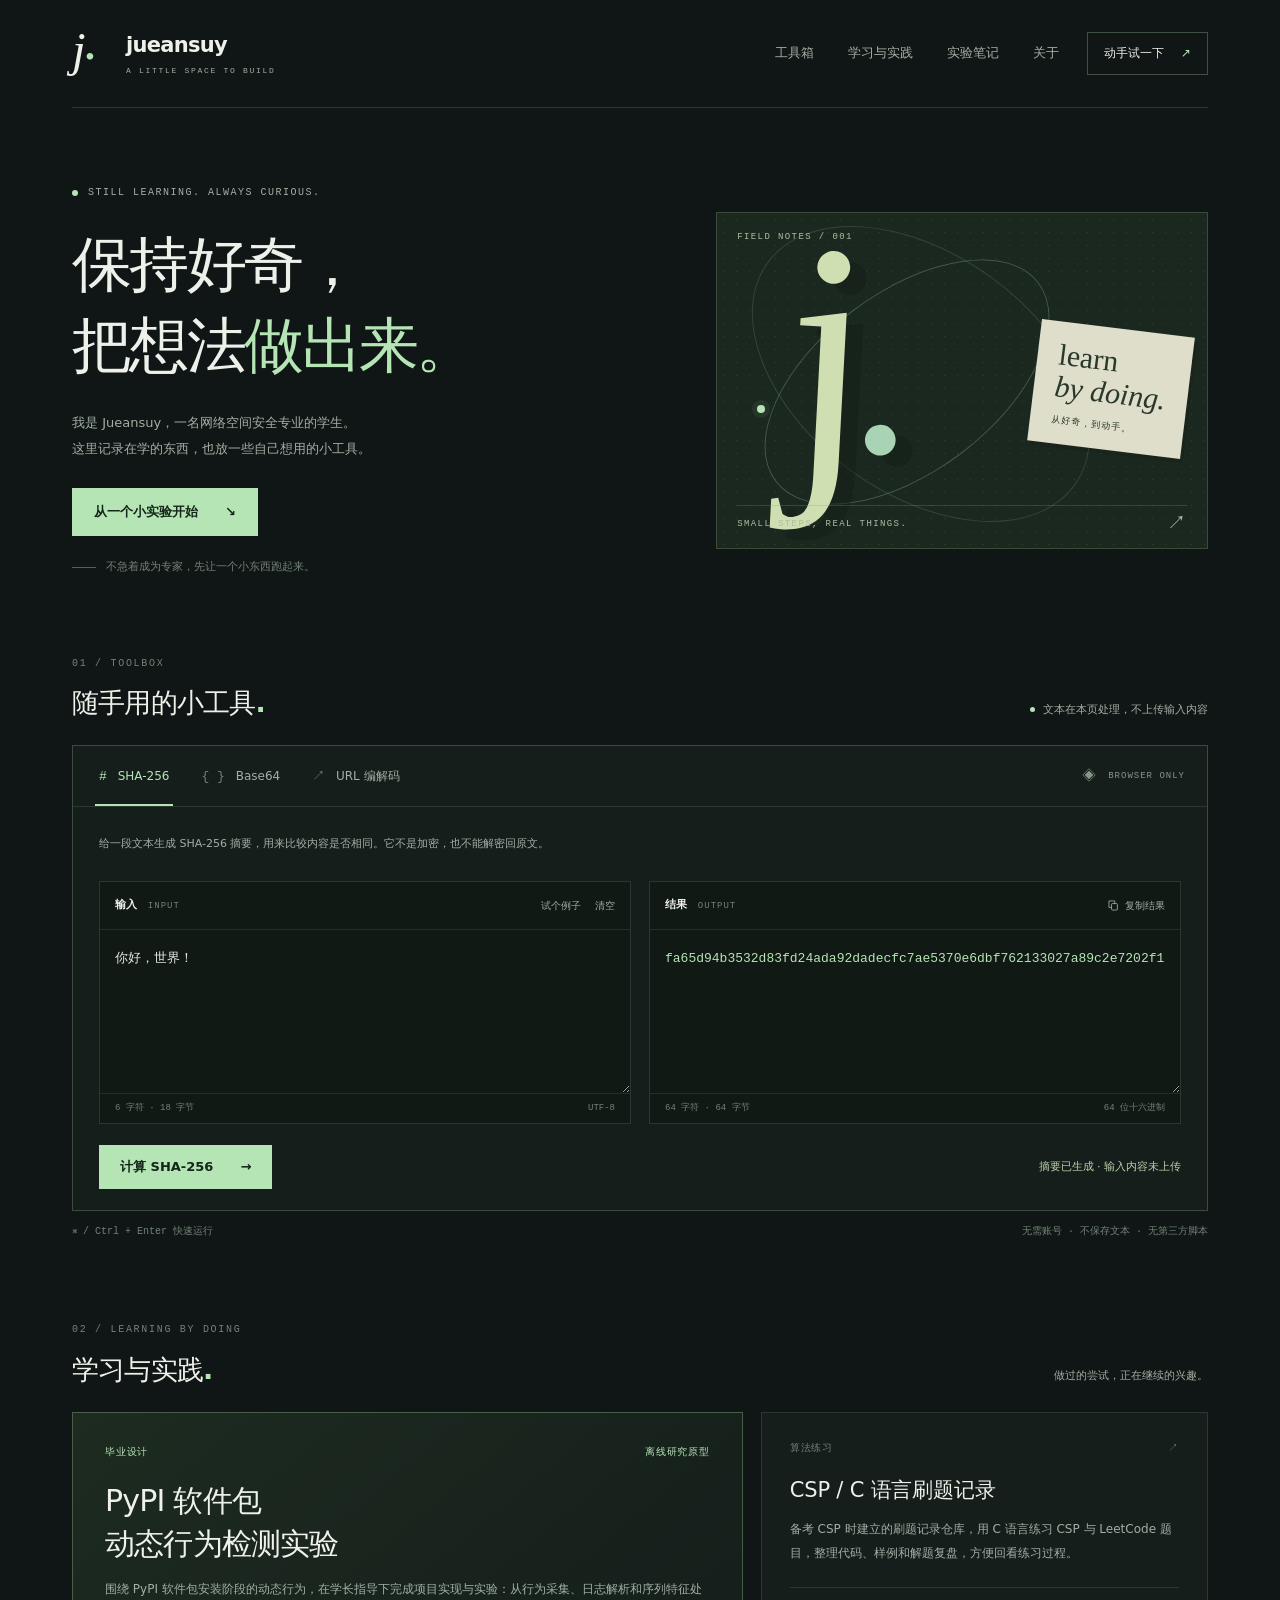
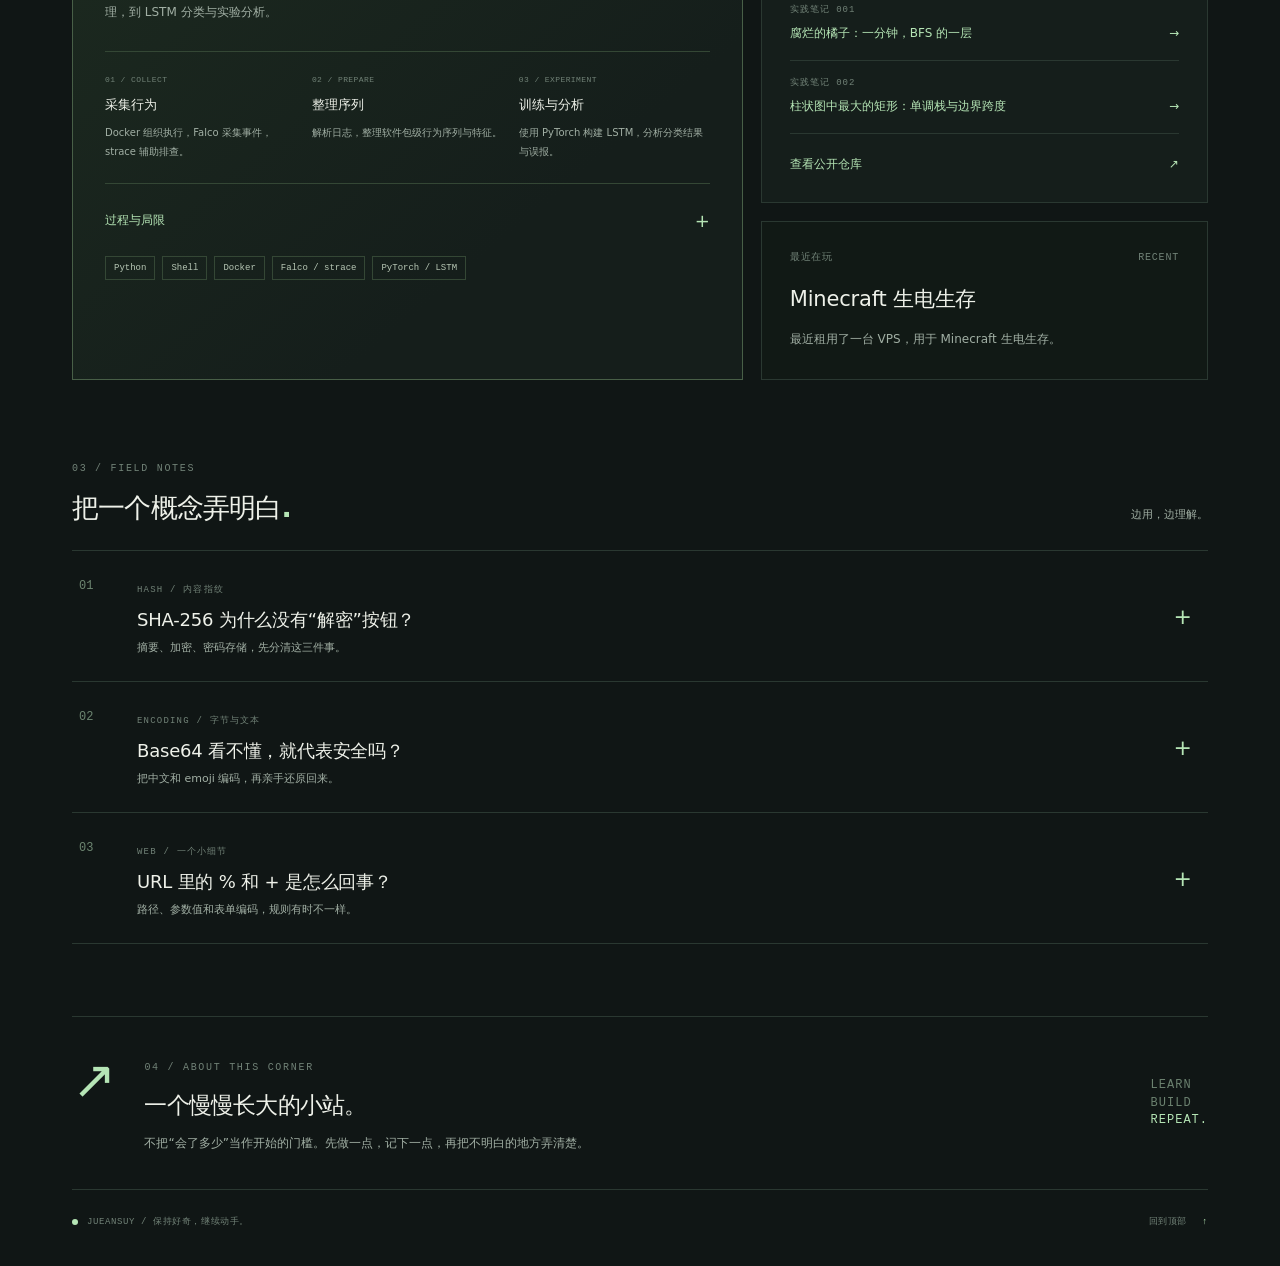
==== index.html @ 841f7b17 "Add practice notes for rotting oranges and largest rectangle in histogram" ====
<!doctype html>
<html lang="zh-CN">
<head>
  <meta charset="UTF-8">
  <meta name="viewport" content="width=device-width, initial-scale=1">
  <meta name="description" content="Jueansuy 的个人小站：记录学习，做一点有用的东西。SHA-256、Base64 与 URL 编解码均在浏览器本地完成。">
  <meta name="theme-color" content="#101615">
  <title>Jueansuy · 保持好奇，继续动手</title>
  <link rel="icon" type="image/svg+xml" href="./favicon.svg">
  <link rel="stylesheet" href="./style.css">
  <script type="module" src="./app.js"></script>
</head>
<body>
  <a class="skip-link" href="#tools">跳到工具箱</a>
  <div class="site-shell">
    <header class="site-header">
      <a class="brand" href="#home" aria-label="Jueansuy 首页"><span class="brand-symbol">j<span>•</span></span><span>jueansuy<span class="brand-caption">A LITTLE SPACE TO BUILD</span></span></a>
      <nav aria-label="主导航"><a href="#tools">工具箱</a><a href="#practice">学习与实践</a><a href="#notes">实验笔记</a><a href="#about">关于</a></nav>
      <a class="header-link" href="#tools">动手试一下 <span aria-hidden="true">↗</span></a>
    </header>

    <main id="home">
      <section class="hero" aria-labelledby="hero-title">
        <div class="hero-copy">
          <div class="eyebrow"><span class="status-dot"></span> STILL LEARNING. ALWAYS CURIOUS.</div>
          <h1 id="hero-title">保持好奇，<br>把想法<span class="mint">做出来。</span></h1>
          <p class="hero-description">我是 Jueansuy，一名网络空间安全专业的学生。<br class="desktop-break">这里记录在学的东西，也放一些自己想用的小工具。</p>
          <a class="button button-primary hero-button" href="#tools">从一个小实验开始 <span aria-hidden="true">↘</span></a>
          <div class="hero-footnote"><span class="little-line"></span> 不急着成为专家，先让一个小东西跑起来。</div>
        </div>
        <div class="hero-art" aria-hidden="true">
          <div class="art-corner art-corner-top">FIELD NOTES / 001</div>
          <div class="orbit orbit-one"></div><div class="orbit orbit-two"></div>
          <span class="orbit-dot"></span>
          <div class="art-letter">j<span>.</span></div>
          <div class="art-sticker">learn<br><em>by doing.</em><span>从好奇，到动手。</span></div>
          <div class="art-corner art-corner-bottom">SMALL STEPS, REAL THINGS. <span>↗</span></div>
        </div>
      </section>

      <section id="tools" class="tools-section" aria-labelledby="tools-title">
        <div class="section-heading"><div><span class="section-index">01 / TOOLBOX</span><h2 id="tools-title">随手用的小工具<span class="mint">.</span></h2></div><p><span class="status-dot"></span> 文本在本页处理，不上传输入内容</p></div>
        <div class="workbench">
          <div class="workbench-top">
            <div class="tool-tabs" role="tablist" aria-label="选择文本工具">
              <button type="button" class="tool-tab active" id="tab-sha256" role="tab" aria-selected="true" aria-controls="tool-panel" data-tool="sha256"><span aria-hidden="true">#</span> SHA-256</button>
              <button type="button" class="tool-tab" id="tab-base64" role="tab" aria-selected="false" aria-controls="tool-panel" tabindex="-1" data-tool="base64"><span aria-hidden="true">{ }</span> Base64</button>
              <button type="button" class="tool-tab" id="tab-url" role="tab" aria-selected="false" aria-controls="tool-panel" tabindex="-1" data-tool="url"><span aria-hidden="true">↗</span> URL 编解码</button>
            </div>
            <span class="local-badge"><span aria-hidden="true">◈</span> BROWSER ONLY</span>
          </div>
          <div id="tool-panel" role="tabpanel" aria-labelledby="tab-sha256">
            <div class="tool-description-row"><p id="tool-hint">给一段文本生成 SHA-256 摘要，用来比较内容是否相同。它不是加密，也不能解密回原文。</p><div class="mode-controls" id="mode-controls" hidden aria-label="编码或解码"><button type="button" data-mode="encode" aria-pressed="true">编码</button><button type="button" data-mode="decode" aria-pressed="false">解码</button></div></div>
            <div class="editors">
              <div class="editor input-editor">
                <div class="editor-heading"><label for="tool-input">输入 <span>INPUT</span></label><div class="editor-actions"><button type="button" id="load-example">试个例子</button><button type="button" id="clear-input">清空</button></div></div>
                <textarea id="tool-input" maxlength="100000" spellcheck="false" autocapitalize="off" autocomplete="off" aria-describedby="tool-hint tool-input-count" placeholder="在这里输入或粘贴文本…">你好，世界！</textarea>
                <div class="editor-meta"><span id="tool-input-count">0 字符 · 0 字节</span><span>UTF-8</span></div>
              </div>
              <div class="editor output-editor">
                <div class="editor-heading"><label for="tool-output">结果 <span>OUTPUT</span></label><button class="copy-button" type="button" id="copy-output" disabled><svg viewBox="0 0 20 20" aria-hidden="true"><rect x="7" y="7" width="9" height="10" rx="1.5"/><path d="M12 7V3H3v10h4"/></svg>复制结果</button></div>
                <textarea id="tool-output" readonly spellcheck="false" aria-describedby="tool-status tool-output-count" placeholder="计算结果会出现在这里"></textarea>
                <div class="editor-meta"><span id="tool-output-count">等待运行</span><span id="output-format">64 位十六进制</span></div>
              </div>
            </div>
            <div class="workbench-footer"><div class="run-actions"><button type="button" class="button button-primary" id="run-tool">计算 SHA-256 <span aria-hidden="true">→</span></button><button type="button" class="swap-button" id="swap-text" hidden>结果用作输入 <span aria-hidden="true">⇄</span></button></div><p id="tool-status" role="status" aria-live="polite" aria-atomic="true">准备就绪</p></div>
          </div>
        </div>
        <div class="toolbox-caption"><span>⌘ / Ctrl + Enter 快速运行</span><span>无需账号 · 不保存文本 · 无第三方脚本</span></div>
        <noscript><p class="noscript-note">这些工具需要 JavaScript。启用后，文本仍只在本页处理。</p></noscript>
      </section>

      <section id="practice" class="practice-section" aria-labelledby="practice-title">
        <div class="section-heading"><div><span class="section-index">02 / LEARNING BY DOING</span><h2 id="practice-title">学习与实践<span class="mint">.</span></h2></div><p>做过的尝试，正在继续的兴趣。</p></div>
        <div class="practice-grid">
          <article class="project-card project-featured" aria-labelledby="graduation-title">
            <div class="project-kicker"><span>毕业设计</span><span>离线研究原型</span></div>
            <h3 id="graduation-title">PyPI 软件包<br class="project-title-break">动态行为检测实验</h3>
            <p class="project-description">围绕 PyPI 软件包安装阶段的动态行为，在学长指导下完成项目实现与实验：从行为采集、日志解析和序列特征处理，到 LSTM 分类与实验分析。</p>
            <ol class="project-flow" aria-label="项目技术流程">
              <li><span>01 / COLLECT</span><strong>采集行为</strong><p>Docker 组织执行，Falco 采集事件，strace 辅助排查。</p></li>
              <li><span>02 / PREPARE</span><strong>整理序列</strong><p>解析日志，整理软件包级行为序列与特征。</p></li>
              <li><span>03 / EXPERIMENT</span><strong>训练与分析</strong><p>使用 PyTorch 构建 LSTM，分析分类结果与误报。</p></li>
            </ol>
            <details class="project-details"><summary>过程与局限 <span aria-hidden="true">+</span></summary><div><p>实验中记录了空序列、长序列、样本筛选和执行超时等问题，并比较不同事件数量设置对结果的影响。项目用于离线分析与实验验证，仍受行为触发范围、样本规模和长序列建模能力限制。</p></div></details>
            <ul class="project-tags" aria-label="毕业设计技术"><li>Python</li><li>Shell</li><li>Docker</li><li>Falco / strace</li><li>PyTorch / LSTM</li></ul>
          </article>
          <article class="project-card" aria-labelledby="csp-title">
            <div class="project-kicker"><span>算法练习</span><span aria-hidden="true">↗</span></div>
            <h3 id="csp-title">CSP / C 语言刷题记录</h3>
            <p class="project-description">备考 CSP 时建立的刷题记录仓库，用 C 语言练习 CSP 与 LeetCode 题目，整理代码、样例和解题复盘，方便回看练习过程。</p>
            <a class="project-note-link" href="./notes/rotting-oranges.html"><span class="project-note-label">实践笔记 001</span><span>腐烂的橘子：一分钟，BFS 的一层 <span aria-hidden="true">→</span></span></a>
            <a class="project-note-link" href="./notes/largest-rectangle.html"><span class="project-note-label">实践笔记 002</span><span>柱状图中最大的矩形：单调栈与边界跨度 <span aria-hidden="true">→</span></span></a>
            <a class="project-link" href="https://github.com/JUEANSUY/csp" target="_blank" rel="noopener noreferrer">查看公开仓库 <span aria-hidden="true">↗</span></a>
          </article>
          <article class="project-card project-recent" aria-labelledby="minecraft-title">
            <div class="project-kicker"><span>最近在玩</span><span>RECENT</span></div>
            <h3 id="minecraft-title">Minecraft 生电生存</h3>
            <p class="project-description">最近租用了一台 VPS，用于 Minecraft 生电生存。</p>
          </article>
        </div>
      </section>

      <section id="notes" class="notes-section" aria-labelledby="notes-title">
        <div class="section-heading"><div><span class="section-index">03 / FIELD NOTES</span><h2 id="notes-title">把一个概念弄明白<span class="mint">.</span></h2></div><p>边用，边理解。</p></div>
        <div class="note-list">
          <details class="note"><summary><span class="note-number">01</span><div><span class="note-category">HASH / 内容指纹</span><h3>SHA-256 为什么没有“解密”按钮？</h3><p>摘要、加密、密码存储，先分清这三件事。</p></div><span class="note-open" aria-hidden="true">+</span></summary><div class="note-body"><p>SHA-256 会把输入转换为固定长度的摘要。改动一个字符，通常就会得到完全不同的结果。你可以在上面的工具里，把“你好”改成“你好！”，观察变化。</p><p>哈希没有对应的解密操作。不过，对容易猜到的输入，别人仍可逐个尝试并比较摘要。因此，直接用一次 SHA-256 保存密码并不合适；密码存储需要专门的方案。</p><button type="button" class="text-link note-example" data-example-tool="sha256">去做这个实验 <span aria-hidden="true">↗</span></button></div></details>
          <details class="note"><summary><span class="note-number">02</span><div><span class="note-category">ENCODING / 字节与文本</span><h3>Base64 看不懂，就代表安全吗？</h3><p>把中文和 emoji 编码，再亲手还原回来。</p></div><span class="note-open" aria-hidden="true">+</span></summary><div class="note-body"><p>Base64 是把字节表示成一组可打印字符的编码方式。它不需要密钥，知道编码规则就能解码，所以不能拿来保护秘密。</p><p>本页先把文本转为 UTF-8 字节，再做标准 Base64 编码。解码时也会检查结果是不是有效的 UTF-8 文本；图片或任意二进制数据的 Base64 不一定适合这个文本工具。</p><button type="button" class="text-link note-example" data-example-tool="base64">试试中文与 emoji <span aria-hidden="true">↗</span></button></div></details>
          <details class="note"><summary><span class="note-number">03</span><div><span class="note-category">WEB / 一个小细节</span><h3>URL 里的 % 和 + 是怎么回事？</h3><p>路径、参数值和表单编码，规则有时不一样。</p></div><span class="note-open" aria-hidden="true">+</span></summary><div class="note-body"><p>当你把一段文本放进 URL 的参数值时，空格、中文和一些符号需要编码。例如，空格可以变成 <code>%20</code>，加号可以变成 <code>%2B</code>。</p><p>本页使用 <code>encodeURIComponent</code> 与 <code>decodeURIComponent</code>，适合单独的参数值。它不会把解码输入中的 <code>+</code> 自动当成空格，也不会代你解析整条 URL。</p><button type="button" class="text-link note-example" data-example-tool="url">比较一下编码结果 <span aria-hidden="true">↗</span></button></div></details>
        </div>
      </section>

      <section id="about" class="about-section" aria-labelledby="about-title"><div class="about-mark" aria-hidden="true">↗</div><div><span class="section-index">04 / ABOUT THIS CORNER</span><h2 id="about-title">一个慢慢长大的小站。</h2><p>不把“会了多少”当作开始的门槛。先做一点，记下一点，再把不明白的地方弄清楚。</p></div><div class="about-tag">LEARN<br>BUILD<br><span>REPEAT.</span></div></section>
    </main>
    <footer class="site-footer"><span><span class="status-dot"></span> JUEANSUY / 保持好奇，继续动手。</span><a href="#home">回到顶部 <span aria-hidden="true">↑</span></a></footer>
  </div>
</body>
</html>
---- style.css ----
:root{color-scheme:dark;--bg:#101615;--surface:#151e1b;--surface-deep:#111915;--line:#2a3831;--line-soft:#233028;--ink:#eef1e9;--muted:#a1afa4;--subtle:#718277;--mint:#b5e5b5;--lime:#c2e9a6;--mono:Consolas,"SFMono-Regular",monospace;--sans:Inter,"Segoe UI","Microsoft YaHei",system-ui,sans-serif}*{box-sizing:border-box}html{scroll-behavior:smooth;scroll-padding-top:26px}body{margin:0;background:var(--bg);color:var(--ink);font-family:var(--sans);font-size:15px;line-height:1.7;-webkit-font-smoothing:antialiased}button,textarea{font:inherit}button,a,textarea{-webkit-tap-highlight-color:transparent}a{color:inherit;text-decoration:none}button{cursor:pointer}button:disabled{cursor:default;opacity:.45}[hidden]{display:none!important}button:focus-visible,a:focus-visible,summary:focus-visible{outline:2px solid var(--mint);outline-offset:5px}textarea:focus-visible{outline:2px solid var(--mint);outline-offset:-2px}::selection{background:#b5e5b5;color:#101615}.site-shell{max-width:1232px;margin:auto;padding:0 48px}.skip-link{position:fixed;top:-100px;left:16px;z-index:100;padding:10px 20px;background:var(--mint);color:var(--bg)}.skip-link:focus{top:12px}.site-header{height:108px;display:flex;align-items:center;justify-content:space-between;border-bottom:1px solid var(--line);gap:28px}.brand{display:flex;align-items:center;gap:14px;font-weight:650;font-size:21px;letter-spacing:-.7px}.brand-symbol{width:40px;height:44px;font-size:49px;line-height:37px;font-family:Georgia,serif;font-style:italic;letter-spacing:-7px;font-weight:500}.brand-symbol>span{color:var(--mint);font-size:28px;margin-left:6px}.brand-caption{font:8px/1.8 var(--mono);letter-spacing:1.7px;display:block;color:var(--muted)}.site-header nav{display:flex;gap:34px;margin-left:auto}.site-header nav a{font-size:13px;color:var(--muted);transition:color .2s}.site-header nav a:hover,.text-link:hover{color:var(--mint)}.header-link{font-size:12px;border:1px solid #3d5043;padding:10px 16px;white-space:nowrap}.header-link span{margin-left:13px;color:var(--mint)}.hero{display:grid;grid-template-columns:1.2fr 1fr;gap:54px;align-items:center;padding:77px 0 72px}.eyebrow{font:10px/1.5 var(--mono);letter-spacing:1.5px;color:var(--muted);display:flex;align-items:center;gap:10px}.status-dot{display:inline-block;flex:none;width:6px;height:6px;border-radius:50%;background:var(--mint)}h1{font-size:clamp(40px,4.7vw,61px);line-height:1.35;font-weight:560;letter-spacing:-2.6px;margin:24px 0}.mint{color:var(--mint)}.hero-description{font-size:13px;line-height:1.95;color:var(--muted);margin:0 0 27px}.button{border:0;display:inline-flex;align-items:center;justify-content:center;gap:27px;padding:13px 21px;font-size:13px;font-weight:600;line-height:1.4;transition:background .2s,transform .2s}.button-primary{background:var(--mint);color:#142519}.button-primary:hover:enabled,a.button-primary:hover{background:#cef4ca;transform:translateY(-1px)}.hero-button{padding:15px 22px}.hero-footnote{margin-top:22px;display:flex;align-items:center;gap:10px;color:var(--subtle);font-size:11px}.little-line{display:inline-block;width:24px;height:1px;background:#516454}.hero-art{height:337px;position:relative;overflow:hidden;background-color:#1b2820;background-image:radial-gradient(#54634a66 .7px,transparent .7px);background-size:13px 13px;border:1px solid #3c4a39;isolation:isolate}.art-corner{position:absolute;left:20px;right:20px;font:9px/1.5 var(--mono);letter-spacing:1.4px;color:#adbea4;z-index:3}.art-corner-top{top:18px}.art-corner-bottom{bottom:17px;display:flex;justify-content:space-between;border-top:1px solid #83967644;padding-top:12px}.art-corner-bottom span{font-size:19px;line-height:12px}.art-letter{position:absolute;left:65px;top:-23px;font:italic 310px/1.05 Georgia,serif;color:#cfdfb1;letter-spacing:-25px;z-index:1;text-shadow:15px 13px 0 #0f1a1266;transform:rotate(-7deg)}.art-letter span{color:#a8d4b5;font-size:260px}.orbit{position:absolute;border:1px solid #95b69155;border-radius:50%;width:330px;height:180px;transform:rotate(-37deg);top:79px;left:25px}.orbit-two{transform:rotate(36deg);width:380px;height:240px;top:41px;left:14px;border-color:#95b69133}.orbit-dot{position:absolute;left:40px;top:192px;width:8px;height:8px;background:var(--mint);border-radius:50%;z-index:3;box-shadow:0 0 0 5px #b5e5b511}.art-sticker{position:absolute;right:19px;top:115px;background:#dedeca;color:#29382b;padding:17px 21px;transform:rotate(7deg);z-index:2;font:30px/1.05 Georgia,serif;box-shadow:3px 4px 0 #0a140b33}.art-sticker em{font-weight:400}.art-sticker span{display:block;font:9px/1.6 var(--sans);margin-top:11px;letter-spacing:1.1px}.section-heading{display:flex;align-items:end;justify-content:space-between;gap:24px;margin-bottom:23px}.section-index{font:10px/1.6 var(--mono);letter-spacing:1.7px;color:var(--subtle)}h2{font-size:27px;line-height:1.4;font-weight:550;letter-spacing:-.8px;margin:10px 0 0}.section-heading>p{font-size:11px;line-height:1.6;color:var(--muted);margin:0 0 4px;display:flex;align-items:center;gap:8px}.section-heading .status-dot{width:5px;height:5px}.workbench{border:1px solid #3b4b3e;background:var(--surface)}.workbench-top{display:flex;align-items:center;justify-content:space-between;border-bottom:1px solid var(--line);padding:0 22px;gap:16px}.tool-tabs{display:flex;align-items:stretch;gap:24px}.tool-tab{color:var(--muted);background:transparent;border:0;padding:20px 4px 17px;font-size:12px;border-bottom:2px solid transparent;white-space:nowrap}.tool-tab>span{font:13px var(--mono);margin-right:7px;color:var(--subtle)}.tool-tab.active{color:var(--mint);border-bottom-color:var(--mint)}.tool-tab.active>span{color:var(--mint)}.local-badge{font:9px var(--mono);letter-spacing:1px;color:#849788;white-space:nowrap}.local-badge>span{font-size:14px;vertical-align:middle;margin-right:5px}.tool-description-row{display:flex;align-items:center;justify-content:space-between;gap:16px;min-height:74px;padding:14px 26px}.tool-description-row>p{font-size:11px;color:var(--muted);margin:0;line-height:1.8}.mode-controls{display:flex;border:1px solid #465944;padding:3px;flex:none}.mode-controls button{border:0;background:transparent;color:var(--muted);font-size:11px;line-height:1.3;padding:7px 13px}.mode-controls button[aria-pressed=true]{background:#334531;color:#e4efd9}.editors{display:grid;grid-template-columns:1fr 1fr;padding:0 26px;gap:18px}.editor{min-width:0;background:var(--surface-deep);border:1px solid var(--line);display:flex;flex-direction:column}.editor-heading{padding:12px 15px;display:flex;align-items:center;justify-content:space-between;border-bottom:1px solid var(--line-soft);gap:8px;min-height:48px}.editor-heading label{font-size:11px;font-weight:600;white-space:nowrap}.editor-heading label span{font:9px var(--mono);color:var(--subtle);margin-left:7px;letter-spacing:1px}.editor-actions{display:flex;gap:14px}.editor-actions button,.copy-button{background:transparent;border:0;color:var(--muted);font-size:10px;padding:2px 0}.editor-actions button:hover,.copy-button:hover:enabled{color:var(--mint)}.copy-button{display:flex;align-items:center;gap:5px;white-space:nowrap}.copy-button svg{width:13px;height:13px;fill:none;stroke:currentColor;stroke-width:1.3}.editor textarea{width:100%;min-height:163px;resize:vertical;border:0;border-radius:0;display:block;padding:17px 15px;background:transparent;color:#e2eadf;font:13px/1.9 var(--mono),"Microsoft YaHei",sans-serif;overflow-wrap:anywhere;white-space:pre-wrap}.output-editor textarea{color:var(--mint);word-break:break-all}.editor textarea::placeholder{color:#65796a;font-size:12px}.editor-meta{margin-top:auto;display:flex;justify-content:space-between;padding:8px 15px;border-top:1px solid var(--line-soft);font:9px/1.5 var(--mono);color:var(--subtle);gap:12px}.workbench-footer{display:flex;align-items:center;justify-content:space-between;gap:16px;padding:21px 26px}.run-actions{display:flex;gap:16px;align-items:center}.swap-button{border:0;background:transparent;color:var(--muted);font-size:11px;padding:8px 0;white-space:nowrap}.swap-button>span{margin-left:7px}#tool-status{font-size:11px;line-height:1.8;color:var(--muted);margin:0;text-align:right;max-width:48%;overflow-wrap:anywhere}#tool-status[data-state=error]{color:#f5b3a7}#tool-status[data-state=success]{color:#bad0aa}.toolbox-caption{display:flex;justify-content:space-between;gap:18px;font:10px/1.8 var(--mono);color:var(--subtle);margin-top:12px}.noscript-note{border:1px solid #a98650;padding:15px;color:#edd4ad}.notes-section{margin-top:74px}.note-list{border-top:1px solid var(--line)}.note{border-bottom:1px solid var(--line)}.note summary{list-style:none;cursor:pointer;display:flex;align-items:center;gap:28px;padding:24px 7px;transition:background .2s}.note summary::-webkit-details-marker{display:none}.note summary:hover{background:#18241a}.note-number{font:12px var(--mono);color:#6d8671;align-self:flex-start;padding-top:4px;min-width:30px}.note-category{font:9px var(--mono);letter-spacing:1.2px;color:var(--subtle)}h3{font-weight:500;font-size:18px;line-height:1.6;margin:5px 0 4px;letter-spacing:-.2px}.note summary p{font-size:11px;color:var(--muted);margin:0}.note-open{margin-left:auto;align-self:center;font-size:22px;font-weight:300;color:var(--mint);padding:0 9px}.note[open] .note-open{transform:rotate(45deg)}.note-body{max-width:810px;padding:0 58px 26px;font-size:13px;line-height:1.95;color:#b6c3b7}.note-body p:first-child{margin-top:0}.note-body code{font:11px var(--mono);padding:2px 5px;background:#26362a;color:var(--mint)}.text-link{background:transparent;border:0;padding:4px 0;font-size:12px;color:var(--mint)}.text-link span{margin-left:12px}.about-section{margin-top:72px;display:flex;gap:28px;align-items:center;border-top:1px solid var(--line);padding:36px 0}.about-mark{font-size:53px;line-height:1;color:var(--mint);align-self:flex-start}.about-section h2{font-size:23px}.about-section p{font-size:12px;color:var(--muted);margin-bottom:0;max-width:630px}.about-tag{margin-left:auto;font:12px/1.45 var(--mono);letter-spacing:1px;color:#6b816f;padding-left:20px}.about-tag span{color:var(--mint)}.site-footer{display:flex;justify-content:space-between;align-items:center;gap:20px;border-top:1px solid var(--line);padding:24px 0 35px;font:9px/1.8 var(--mono);letter-spacing:.6px;color:var(--subtle)}.site-footer>span{display:flex;align-items:center;gap:9px}.site-footer a{white-space:nowrap}.site-footer a span{margin-left:9px;color:var(--mint)}
@media(min-width:1500px){.site-shell{max-width:1310px}.hero{gap:100px}.hero-art{height:365px}.art-letter{top:-12px;left:90px}.art-sticker{right:23px;top:130px}.orbit{left:55px;top:94px}.orbit-two{left:39px;top:55px}}
@media(max-width:900px){.site-shell{padding:0 28px}.site-header{height:92px;gap:16px}.site-header nav{gap:22px}.header-link{display:none}.hero{gap:28px;padding:56px 0 58px;grid-template-columns:1.15fr 1fr}h1{font-size:45px;letter-spacing:-2px}.hero-art{height:310px}.art-letter{left:25px;top:0;font-size:275px}.art-letter span{font-size:220px}.art-sticker{right:12px;top:132px;font-size:23px;padding:14px}.orbit{left:-25px}.orbit-two{left:-40px}.art-corner{font-size:8px}.tool-tabs{gap:20px}.local-badge{display:none}.section-heading>p{max-width:210px}.editors{padding:0 20px;gap:12px}.tool-description-row{padding:14px 20px}.workbench-footer{padding:19px 20px;flex-wrap:wrap}#tool-status{max-width:100%;text-align:left}.hero-description{font-size:12px}.desktop-break{display:none}.run-actions{flex-wrap:wrap}}
@media(max-width:640px){.site-shell{padding:0 20px}.site-header{height:83px;gap:12px}.brand{font-size:19px;gap:9px}.brand-caption{font-size:7px;letter-spacing:1px}.brand-symbol{width:31px}.site-header nav{gap:15px}.site-header nav a{font-size:11px}.hero{grid-template-columns:1fr;padding:40px 0 43px;gap:32px}.eyebrow{font-size:8px;letter-spacing:1.2px}h1{font-size:48px;line-height:1.3;letter-spacing:-2.2px;margin:20px 0}.hero-description{font-size:12px}.hero-art{height:224px}.art-letter{font-size:225px;top:-32px;left:60px;letter-spacing:-20px}.art-letter span{font-size:190px}.art-sticker{right:30px;top:60px;font-size:26px;padding:15px 20px}.art-corner-top{top:13px}.art-corner-bottom{bottom:13px;padding-top:8px}.orbit{left:40px;top:30px;width:260px;height:140px}.orbit-two{left:10px;top:-12px;width:310px;height:210px}.orbit-dot{left:39px;top:129px}.hero-footnote{margin-top:17px;font-size:10px}.section-heading{align-items:start;flex-direction:column;gap:10px;margin-bottom:19px}.section-heading>p{max-width:none;margin:0;font-size:10px}.section-index{font-size:9px}h2{font-size:25px;margin-top:8px}.workbench-top{padding:0 13px}.tool-tabs{width:100%;gap:0;justify-content:space-between}.tool-tab{padding:17px 3px 14px;font-size:11px}.tool-tab>span{margin-right:4px;font-size:11px}.tool-description-row{padding:16px;gap:12px;align-items:flex-start;flex-direction:column;min-height:0}.tool-description-row>p{font-size:11px}.editors{grid-template-columns:1fr;padding:0 15px;gap:12px}.editor textarea{min-height:145px;padding:13px;font-size:12px}.editor-heading{padding:11px 13px}.editor-meta{padding:8px 13px}.output-editor textarea{min-height:130px}.workbench-footer{padding:18px 15px;gap:12px;align-items:flex-start;flex-direction:column}.run-actions{gap:13px;width:100%}.run-actions>.button{flex:1;padding:13px 12px;font-size:12px;gap:12px}.swap-button{font-size:10px}#tool-status{font-size:10px}.toolbox-caption{font-size:9px;flex-direction:column;gap:2px}.notes-section{margin-top:49px}.note summary{gap:13px;padding:20px 0}.note-number{font-size:10px;min-width:20px}.note-category{font-size:8px;letter-spacing:.7px}h3{font-size:15px;line-height:1.55}.note summary p{font-size:10px}.note-open{font-size:20px;padding:0 3px}.note-body{padding:0 15px 22px 33px;font-size:12px}.about-section{margin-top:46px;padding:28px 0;gap:15px;align-items:flex-start}.about-mark{font-size:34px}.about-section h2{font-size:21px}.about-section p{font-size:11px}.about-tag{display:none}.site-footer{font-size:8px;letter-spacing:0;padding:20px 0 26px;align-items:flex-start}.site-footer>span{max-width:220px}.site-footer .status-dot{width:4px;height:4px;margin-top:4px}}
@media(max-width:360px){.site-shell{padding:0 15px}.site-header nav{gap:11px}.brand-caption{display:none}.brand{font-size:18px}.site-header{height:73px}h1{font-size:41px}.hero-art{height:205px}.art-letter{left:35px;top:-40px}.art-sticker{right:15px;top:56px;font-size:24px}.tool-tab{font-size:10px}.tool-tab>span{font-size:10px;margin-right:3px}.editor-actions{gap:10px}.editor-heading label span{font-size:8px;margin-left:5px}.copy-button{font-size:9px}.run-actions{gap:8px}.swap-button{font-size:9px}.hero-footnote{font-size:9px}.section-heading h2{font-size:23px}.site-footer{gap:8px}}
.practice-section{margin-top:74px}.practice-grid{display:grid;grid-template-columns:minmax(0,1.5fr) minmax(0,1fr);gap:18px}.project-card{min-width:0;display:flex;flex-direction:column;padding:28px;border:1px solid var(--line);background:var(--surface)}.project-featured{grid-row:span 2;background:linear-gradient(140deg,#1d2b20,var(--surface) 70%);border-color:#485f47;padding:32px}.project-kicker{display:flex;justify-content:space-between;align-items:center;flex-wrap:wrap;gap:8px;font:10px/1.6 var(--mono);letter-spacing:.8px;color:var(--subtle)}.project-featured .project-kicker{color:var(--mint)}.project-card h3{margin:18px 0 12px;font-size:21px;line-height:1.5;overflow-wrap:anywhere}.project-featured h3{font-size:30px;line-height:1.45;letter-spacing:-.8px}.project-description{margin:0;color:var(--muted);font-size:12px;line-height:1.95}.project-flow{display:grid;grid-template-columns:repeat(3,minmax(0,1fr));gap:16px;margin:27px 0 24px;padding:22px 0;border-top:1px solid #344735;border-bottom:1px solid #344735;list-style:none}.project-flow li{min-width:0}.project-flow li>span{display:block;color:var(--subtle);font:8px/1.6 var(--mono);letter-spacing:.4px;overflow-wrap:anywhere}.project-flow strong{display:block;font-size:13px;font-weight:500;margin-top:7px}.project-flow p{color:var(--muted);font-size:10px;line-height:1.9;margin:7px 0 0}.project-details{font-size:12px;color:var(--muted)}.project-details summary{list-style:none;cursor:pointer;display:flex;align-items:center;justify-content:space-between;color:var(--mint);padding:2px 0}.project-details summary::-webkit-details-marker{display:none}.project-details summary>span{font-size:18px;line-height:1}.project-details[open] summary>span{transform:rotate(45deg)}.project-details p{font-size:11px;line-height:1.95;margin:12px 0 0}.project-tags{display:flex;flex-wrap:wrap;gap:7px;padding:0;margin:23px 0 0;list-style:none}.project-tags li{font:9px/1.6 var(--mono);color:#b7c7b5;border:1px solid #344735;padding:4px 8px;overflow-wrap:anywhere}.project-link{display:flex;align-items:center;justify-content:space-between;gap:16px;font-size:12px;color:var(--mint);padding-top:20px;margin-top:auto}.project-link:hover{text-decoration:underline;text-underline-offset:4px}.project-recent{background:var(--surface-deep)}
@media(max-width:900px){.practice-grid{grid-template-columns:minmax(0,1.25fr) minmax(0,1fr);gap:14px}.project-card{padding:23px}.project-featured{padding:25px}.project-featured h3{font-size:25px}.project-card:not(.project-featured) h3{font-size:19px}.project-flow{grid-template-columns:1fr;gap:15px;margin:22px 0}.project-flow li>span{display:inline-block;margin-right:12px}.project-flow strong{display:inline-block;margin-top:0}.project-flow p{margin-top:4px}}
@media(max-width:640px){.site-header{height:auto;min-height:105px;flex-wrap:wrap;gap:14px;padding:17px 0}.site-header nav{flex-basis:100%;margin-left:0;flex-wrap:wrap;gap:8px 23px}.site-header nav a{white-space:nowrap}.practice-section{margin-top:49px}.practice-grid{grid-template-columns:minmax(0,1fr);gap:14px}.project-featured{grid-row:auto}.project-card,.project-featured{padding:23px}.project-featured h3{font-size:27px;margin-top:17px}.project-flow{gap:17px}.project-kicker{font-size:9px}.project-title-break{display:none}.project-card:not(.project-featured) h3{font-size:20px}.project-link{padding-top:18px}.project-tags{margin-top:19px}}
@media(max-width:360px){.site-header nav{gap:8px 19px}.project-card,.project-featured{padding:20px}.project-featured h3{font-size:25px}.project-kicker{letter-spacing:.2px}.project-flow li>span{margin-right:8px}}
.project-note-link{display:block;margin-top:22px;padding:15px 0;border-top:1px solid var(--line);border-bottom:1px solid var(--line);color:var(--mint);font-size:12px;line-height:1.8;overflow-wrap:anywhere}.project-note-label{display:block;font:9px/1.7 var(--mono);letter-spacing:1px;color:var(--subtle);margin-bottom:5px}.project-note-link>span:last-child{display:flex;align-items:center;justify-content:space-between;gap:12px}.project-note-link:hover>span:last-child{text-decoration:underline;text-underline-offset:4px}.project-note-link+.project-note-link{margin-top:-1px}
.article-page .article-masthead{min-height:108px;display:flex;align-items:center;justify-content:space-between;gap:25px;border-bottom:1px solid var(--line)}.article-page .article-back{font-size:12px;color:var(--muted);white-space:nowrap}.article-page .article-back>span{color:var(--mint);margin-right:9px}.article-page .article-back:hover{color:var(--mint)}.article-page .article-intro{max-width:970px;padding:62px 0 48px;border-bottom:1px solid var(--line);margin-bottom:48px}.article-page .article-intro h1{font-size:43px;line-height:1.4;letter-spacing:-1.4px;margin:22px 0 20px;overflow-wrap:anywhere;font-weight:550}.article-page .article-deck{max-width:740px;font-size:15px;line-height:1.95;color:var(--muted);margin:0}.article-page .article-meta{display:flex;flex-wrap:wrap;gap:9px 21px;font:10px/1.8 var(--mono);color:var(--subtle);margin-top:25px}.article-page .article-layout{display:grid;grid-template-columns:minmax(0,780px) minmax(150px,1fr);gap:64px}.article-page .article-content{min-width:0}.article-page .article-section{margin:0 0 53px;scroll-margin-top:28px}.article-page .article-section h2{font-size:25px;margin:9px 0 19px;line-height:1.5;letter-spacing:-.5px;overflow-wrap:anywhere}.article-page .article-section p{font-size:14px;line-height:1.95;color:#b6c3b7;margin:15px 0}.article-page .article-section strong{color:var(--ink);font-weight:550}.article-page .article-section code{font:12px/1.7 var(--mono);color:var(--mint);background:#233328;padding:2px 5px;overflow-wrap:anywhere}.article-page .article-toc{position:sticky;top:34px;align-self:start;padding:5px 0 0 24px;border-left:1px solid var(--line)}.article-page .article-toc nav{display:flex;flex-direction:column;gap:15px;margin-top:23px}.article-page .article-toc nav a{font-size:12px;color:var(--muted)}.article-page .article-toc nav a:hover{color:var(--mint)}.article-page .article-toc>p{font-size:11px;line-height:1.9;color:var(--subtle);margin-top:33px}.article-page .article-steps{list-style:none;margin:24px 0;padding:0;border-top:1px solid var(--line)}.article-page .article-steps>li{display:flex;align-items:start;gap:20px;padding:23px 0;border-bottom:1px solid var(--line)}.article-page .article-step-number{font:11px/1.7 var(--mono);color:var(--subtle);padding-top:2px;flex:none}.article-page .article-steps h3{font-size:17px;line-height:1.6;margin:0 0 8px}.article-page .article-steps p{margin:0;font-size:13px}.article-page .article-insight{padding:22px 25px;border-left:2px solid var(--mint);background:#18251c}.article-page .article-insight p{margin:8px 0 0;font-size:13px}.article-page .article-code-panel{border:1px solid var(--line);background:var(--surface-deep);margin:23px 0 15px;min-width:0}.article-page .article-code-caption{display:flex;align-items:center;justify-content:space-between;gap:14px;padding:13px 18px;border-bottom:1px solid var(--line);font:10px/1.7 var(--mono);color:var(--subtle)}.article-page .article-code-caption a{color:var(--mint);font-size:10px}.article-page .article-code-panel pre{max-width:100%;overflow:auto;margin:0;padding:22px;tab-size:4;color:#c4d5bd;font:12px/1.85 var(--mono);overscroll-behavior-x:contain}.article-page .article-code-panel pre:focus-visible{outline:2px solid var(--mint);outline-offset:-2px}.article-page .article-code-panel pre code{background:transparent;padding:0;font:inherit;white-space:pre;overflow-wrap:normal;color:inherit}.article-page .article-section .article-small{font-size:11px;line-height:1.9;color:var(--subtle)}.article-page .article-review-list{margin:23px 0 0;border-top:1px solid var(--line)}.article-page .article-review-list>div{padding:20px 0;border-bottom:1px solid var(--line)}.article-page .article-review-list dt{font-size:15px;color:var(--ink);margin-bottom:9px}.article-page .article-review-list dt>span{color:var(--subtle);font:10px var(--mono);margin-right:13px}.article-page .article-review-list dd{margin:0;font-size:13px;line-height:1.95;color:#b6c3b7}.article-page .article-case-grid{display:grid;grid-template-columns:repeat(2,minmax(0,1fr));gap:13px;margin-top:24px}.article-page .article-case-grid>div{padding:22px;border:1px solid var(--line);background:var(--surface)}.article-page .article-case-result{font:10px/1.7 var(--mono);color:var(--mint)}.article-page .article-case-grid h3{font-size:17px;margin:11px 0 13px}.article-page .article-case-grid p{font-size:12px;margin:13px 0 0}.article-page .article-complexity{display:grid;grid-template-columns:repeat(2,minmax(0,1fr));gap:25px;border-top:1px solid var(--line);border-bottom:1px solid var(--line);padding:24px 0;margin:24px 0 12px}.article-page .article-complexity>div>span{font-size:11px;color:var(--muted);display:block}.article-page .article-complexity>div>strong{font:27px/1.5 var(--mono);display:block;color:var(--mint);margin-top:8px}.article-page .article-complexity p{font-size:12px;margin:9px 0 0}.article-page .article-sources{border-top:1px solid var(--line);padding-top:30px}.article-page .article-sources h2{font-size:21px}.article-page .article-sources p{font-size:12px}.article-page .article-sources ul{list-style:none;padding:0;margin:19px 0 0;display:flex;flex-direction:column;gap:10px}.article-page .article-sources li a{font-size:12px;color:var(--mint);overflow-wrap:anywhere}.article-page .article-sources a:hover{text-decoration:underline;text-underline-offset:4px}.article-page .article-sources li a>span{margin-left:8px}.article-page .site-footer{margin-top:7px}
.article-page .orange-demo-panel{border:1px solid #435a43;background:linear-gradient(140deg,#1b2a1f,var(--surface) 80%);margin-top:24px}.article-page .orange-demo-heading{display:flex;justify-content:space-between;gap:15px;padding:15px 22px;border-bottom:1px solid #344735;font:10px/1.7 var(--mono);color:var(--muted)}.article-page .orange-demo-heading>span:first-child{color:var(--mint)}.article-page .orange-stage{display:grid;grid-template-columns:minmax(0,255px) minmax(0,1fr);align-items:center;gap:33px;padding:27px 24px}.article-page .orange-grid{display:grid;grid-template-columns:repeat(var(--orange-cols,3),minmax(0,1fr));gap:8px;max-width:255px;margin:0 auto}.article-page .orange-cell{min-width:0;aspect-ratio:1;display:flex;align-items:center;justify-content:center;font:26px/1.2 var(--mono);border:1px solid #35483a;background:#111b15;color:#748979}.article-page .orange-cell[data-value="1"]{background:#b5e5b5;color:#1b3522;border-color:#b5e5b5}.article-page .orange-cell[data-value="2"]{background:#704d35;color:#ffe5c7;border-color:#a77a51}.article-page .orange-cell[data-new="true"]{outline:2px solid #f8d59c;outline-offset:2px}.article-page .orange-legend{list-style:none;padding:0;margin:15px 0 0;display:flex;flex-wrap:wrap;justify-content:center;gap:9px 15px}.article-page .orange-legend>li{display:flex;gap:6px;align-items:center;color:var(--muted);font-size:10px}.article-page .orange-legend>li>span{display:inline-flex;justify-content:center;align-items:center;width:18px;height:18px;font:10px var(--mono);border:1px solid #35483a;color:#748979;background:#111b15}.article-page .orange-legend>li>span[data-value="1"]{background:var(--mint);color:#1b3522}.article-page .orange-legend>li>span[data-value="2"]{background:#704d35;color:#ffe5c7;border-color:#a77a51}.article-page .orange-readout{min-width:0}.article-page .orange-metrics{display:flex;gap:26px;flex-wrap:wrap}.article-page .orange-metrics>div>span{font-size:10px;color:var(--muted)}.article-page .orange-metrics p{font-size:10px;margin:3px 0 0;color:var(--subtle)}.article-page .orange-metrics p>strong{font:35px/1.35 var(--mono);color:var(--mint);margin-right:6px}.article-page #orange-status{font-size:12px;color:var(--ink);line-height:1.9;margin:18px 0 0;min-height:68px}.article-page .orange-reading-hint{font-size:10px;line-height:1.8;color:var(--subtle);margin:10px 0 0}.article-page .orange-controls{padding:20px 24px;border-top:1px solid #344735;display:flex;flex-direction:column;gap:17px}.article-page .orange-scenario-field{display:flex;align-items:center;gap:12px;min-width:0}.article-page .orange-scenario-field label{font-size:11px;color:var(--muted);flex:none}.article-page .orange-scenario-field select{max-width:100%;min-width:0;flex:1;border:1px solid #465d46;background:var(--surface-deep);border-radius:0;color:var(--ink);font:12px/1.5 var(--sans);padding:10px}.article-page .orange-scenario-field select:focus-visible{outline:2px solid var(--mint);outline-offset:3px}.article-page .orange-step-buttons{display:flex;flex-wrap:wrap;gap:9px}.article-page .orange-step-buttons button{border:1px solid #465d46;border-radius:0;background:transparent;color:var(--mint);padding:10px 14px;font:11px/1.5 var(--sans);min-height:39px}.article-page .orange-step-buttons #orange-next{background:var(--mint);border-color:var(--mint);color:#1b3522}.article-page .orange-step-buttons button:hover:enabled{border-color:var(--mint)}.article-page .orange-step-buttons button:disabled{opacity:.4}.article-page .orange-noscript{font-size:11px;color:var(--muted);padding:0 24px 18px}.article-page .histogram-demo-panel{border:1px solid #435a43;background:linear-gradient(140deg,#1b2a1f,var(--surface) 80%);margin-top:24px}.article-page .histogram-demo-heading{display:flex;justify-content:space-between;gap:15px;padding:15px 22px;border-bottom:1px solid #344735;font:10px/1.7 var(--mono);color:var(--muted)}.article-page .histogram-demo-heading>span:first-child{color:var(--mint)}.article-page .histogram-stage{display:grid;grid-template-columns:minmax(0,1.2fr) minmax(0,1fr);align-items:center;gap:33px;padding:27px 24px}.article-page .histogram-chart{display:flex;align-items:flex-end;justify-content:center;gap:10px;height:180px;padding:16px 12px 0;background:#111b15;border:1px solid #35483a;border-radius:2px}.article-page .histogram-col{display:flex;flex-direction:column;align-items:center;gap:6px;flex:1;max-width:44px;min-width:24px}.article-page .histogram-bar{width:100%;background:#233529;border:1px solid #3c5443;display:flex;align-items:flex-start;justify-content:center;padding-top:4px;transition:all .15s ease}.article-page .histogram-bar-val{font:12px/1 var(--mono);color:#8ca691}.article-page .histogram-idx-val{font:10px/1 var(--mono);color:var(--subtle);white-space:nowrap}.article-page .histogram-col[data-in-stack="true"] .histogram-bar{border-color:var(--mint);background:#1a3f28}.article-page .histogram-col[data-in-stack="true"] .histogram-bar-val{color:var(--mint);font-weight:600}.article-page .histogram-col[data-in-rect="true"] .histogram-bar{background:#2a4d34;box-shadow:inset 0 0 0 1px #598b67}.article-page .histogram-col[data-popped="true"] .histogram-bar{background:#704d35;border-color:#e09b67;box-shadow:0 0 8px #e09b6755}.article-page .histogram-col[data-popped="true"] .histogram-bar-val{color:#ffe5c7;font-weight:bold}.article-page .histogram-col[data-active="true"]{outline:2px dashed var(--mint);outline-offset:3px}.article-page .histogram-sentinel-col .sentinel-bar{background:#383228;border-color:#756545}.article-page .histogram-legend{list-style:none;padding:0;margin:15px 0 0;display:flex;flex-wrap:wrap;justify-content:center;gap:9px 15px}.article-page .histogram-legend>li{display:flex;gap:6px;align-items:center;color:var(--muted);font-size:10px}.article-page .legend-swatch{display:inline-block;width:14px;height:14px;border:1px solid #35483a}.article-page .swatch-stack{background:#1a3f28;border-color:var(--mint)}.article-page .swatch-active{background:transparent;border:2px dashed var(--mint)}.article-page .swatch-calc{background:#704d35;border-color:#e09b67}.article-page .swatch-rect{background:#2a4d34;border-color:#598b67}.article-page .histogram-readout{min-width:0}.article-page .histogram-metrics{display:flex;gap:20px;flex-wrap:wrap}.article-page .histogram-metrics>div>span{font-size:10px;color:var(--muted)}.article-page .histogram-metrics p{font-size:10px;margin:3px 0 0;color:var(--subtle)}.article-page .histogram-metrics p>strong{font:26px/1.35 var(--mono);color:var(--mint);margin-right:6px}.article-page #histogram-status{font-size:12px;color:var(--ink);line-height:1.9;margin:18px 0 0;min-height:68px}.article-page .histogram-reading-hint{font-size:10px;line-height:1.8;color:var(--subtle);margin:10px 0 0}.article-page .histogram-controls{padding:20px 24px;border-top:1px solid #344735;display:flex;flex-direction:column;gap:17px}.article-page .histogram-scenario-field{display:flex;align-items:center;gap:12px;min-width:0}.article-page .histogram-scenario-field label{font-size:11px;color:var(--muted);flex:none}.article-page .histogram-scenario-field select{max-width:100%;min-width:0;flex:1;border:1px solid #465d46;background:var(--surface-deep);border-radius:0;color:var(--ink);font:12px/1.5 var(--sans);padding:10px}.article-page .histogram-scenario-field select:focus-visible{outline:2px solid var(--mint);outline-offset:3px}.article-page .histogram-step-buttons{display:flex;flex-wrap:wrap;gap:9px}.article-page .histogram-step-buttons button{border:1px solid #465d46;border-radius:0;background:transparent;color:var(--mint);padding:10px 14px;font:11px/1.5 var(--sans);min-height:39px}.article-page .histogram-step-buttons #histogram-next{background:var(--mint);border-color:var(--mint);color:#1b3522}.article-page .histogram-step-buttons button:hover:enabled{border-color:var(--mint)}.article-page .histogram-step-buttons button:disabled{opacity:.4}.article-page .histogram-noscript{font-size:11px;color:var(--muted);padding:0 24px 18px}
@media(max-width:1050px){.article-page .article-layout{grid-template-columns:minmax(0,1fr);gap:0}.article-page .article-toc{position:static;order:-1;border-left:0;border-bottom:1px solid var(--line);padding:0 0 25px;margin-bottom:35px}.article-page .article-toc nav{flex-direction:row;flex-wrap:wrap;gap:12px 23px;margin-top:15px}.article-page .article-toc>p{display:none}.article-page .article-content{max-width:820px}.article-page .article-intro{padding-top:48px;margin-bottom:30px}}
@media(max-width:640px){.article-page .article-masthead{min-height:86px;gap:17px}.article-page .article-back{font-size:10px}.article-page .article-back>span{margin-right:4px}.article-page .article-intro{padding:37px 0 29px;margin-bottom:24px}.article-page .article-intro h1{font-size:30px;line-height:1.45;letter-spacing:-.8px;margin:20px 0 18px}.article-page .article-deck{font-size:13px}.article-page .article-meta{font-size:9px;gap:7px 15px;margin-top:20px}.article-page .article-toc{margin-bottom:31px;padding-bottom:22px}.article-page .article-toc nav{gap:10px 19px}.article-page .article-toc nav a{font-size:11px}.article-page .article-section{margin-bottom:39px}.article-page .article-section h2{font-size:22px;margin:8px 0 15px}.article-page .article-section p{font-size:13px;line-height:1.95}.article-page .article-section code{font-size:11px}.article-page .article-steps>li{gap:13px;padding:20px 0}.article-page .article-steps h3{font-size:15px}.article-page .article-steps p{font-size:12px}.article-page .article-insight{padding:18px}.article-page .article-insight p{font-size:12px}.article-page .article-code-caption{padding:12px 13px;font-size:9px;flex-wrap:wrap;gap:7px}.article-page .article-code-caption a{font-size:9px}.article-page .article-code-panel pre{padding:17px 14px;font-size:11px}.article-page .article-review-list dt{font-size:14px}.article-page .article-review-list dd{font-size:12px}.article-page .article-case-grid{grid-template-columns:1fr;gap:11px;margin-top:20px}.article-page .article-case-grid>div{padding:20px}.article-page .article-case-grid h3{font-size:16px}.article-page .article-case-grid p{font-size:12px}.article-page .article-complexity{gap:18px;padding:21px 0}.article-page .article-complexity p{font-size:11px}.article-page .article-complexity>div>strong{font-size:24px}.article-page .article-sources h2{font-size:20px}.article-page .article-sources p{font-size:12px}.article-page .orange-demo-heading{padding:13px 17px;flex-wrap:wrap;gap:3px 15px;font-size:9px}.article-page .orange-stage{grid-template-columns:minmax(0,1fr);gap:22px;padding:23px 19px}.article-page .orange-grid{max-width:232px}.article-page .orange-cell{font-size:26px}.article-page .orange-readout{border-top:1px solid #344735;padding-top:18px}.article-page .orange-metrics{gap:38px}.article-page #orange-status{font-size:12px;min-height:0;margin-top:12px}.article-page .orange-reading-hint{font-size:10px}.article-page .orange-controls{padding:18px 17px;gap:16px}.article-page .orange-scenario-field{align-items:flex-start;flex-direction:column;gap:8px}.article-page .orange-scenario-field select{width:100%;font-size:11px}.article-page .orange-step-buttons{gap:8px}.article-page .orange-step-buttons button{padding:10px 11px;font-size:10px}.article-page .orange-noscript{font-size:11px}.article-page .histogram-demo-heading{padding:13px 17px;flex-wrap:wrap;gap:3px 15px;font-size:9px}.article-page .histogram-stage{grid-template-columns:minmax(0,1fr);gap:22px;padding:23px 19px}.article-page .histogram-chart{height:150px;padding:12px 8px 0;gap:6px}.article-page .histogram-col{max-width:36px;min-width:18px}.article-page .histogram-readout{border-top:1px solid #344735;padding-top:18px}.article-page .histogram-metrics{gap:24px}.article-page #histogram-status{font-size:12px;min-height:0;margin-top:12px}.article-page .histogram-reading-hint{font-size:10px}.article-page .histogram-controls{padding:18px 17px;gap:16px}.article-page .histogram-scenario-field{align-items:flex-start;flex-direction:column;gap:8px}.article-page .histogram-scenario-field select{width:100%;font-size:11px}.article-page .histogram-step-buttons{gap:8px}.article-page .histogram-step-buttons button{padding:10px 11px;font-size:10px}.article-page .histogram-noscript{font-size:11px}.project-note-link{font-size:11px}}
@media(max-width:360px){.article-page .article-intro h1{font-size:27px}.article-page .article-masthead{gap:10px}.article-page .article-back{font-size:9px}.article-page .article-section h2{font-size:21px}.article-page .article-complexity{grid-template-columns:1fr;gap:20px}.article-page .orange-stage{padding:20px 17px}.article-page .orange-step-buttons button{padding:10px 9px}.article-page .histogram-stage{padding:20px 17px}.article-page .histogram-step-buttons button{padding:10px 9px}}
@media(prefers-reduced-motion:reduce){html{scroll-behavior:auto}*,*::before,*::after{transition:none!important;animation:none!important}}
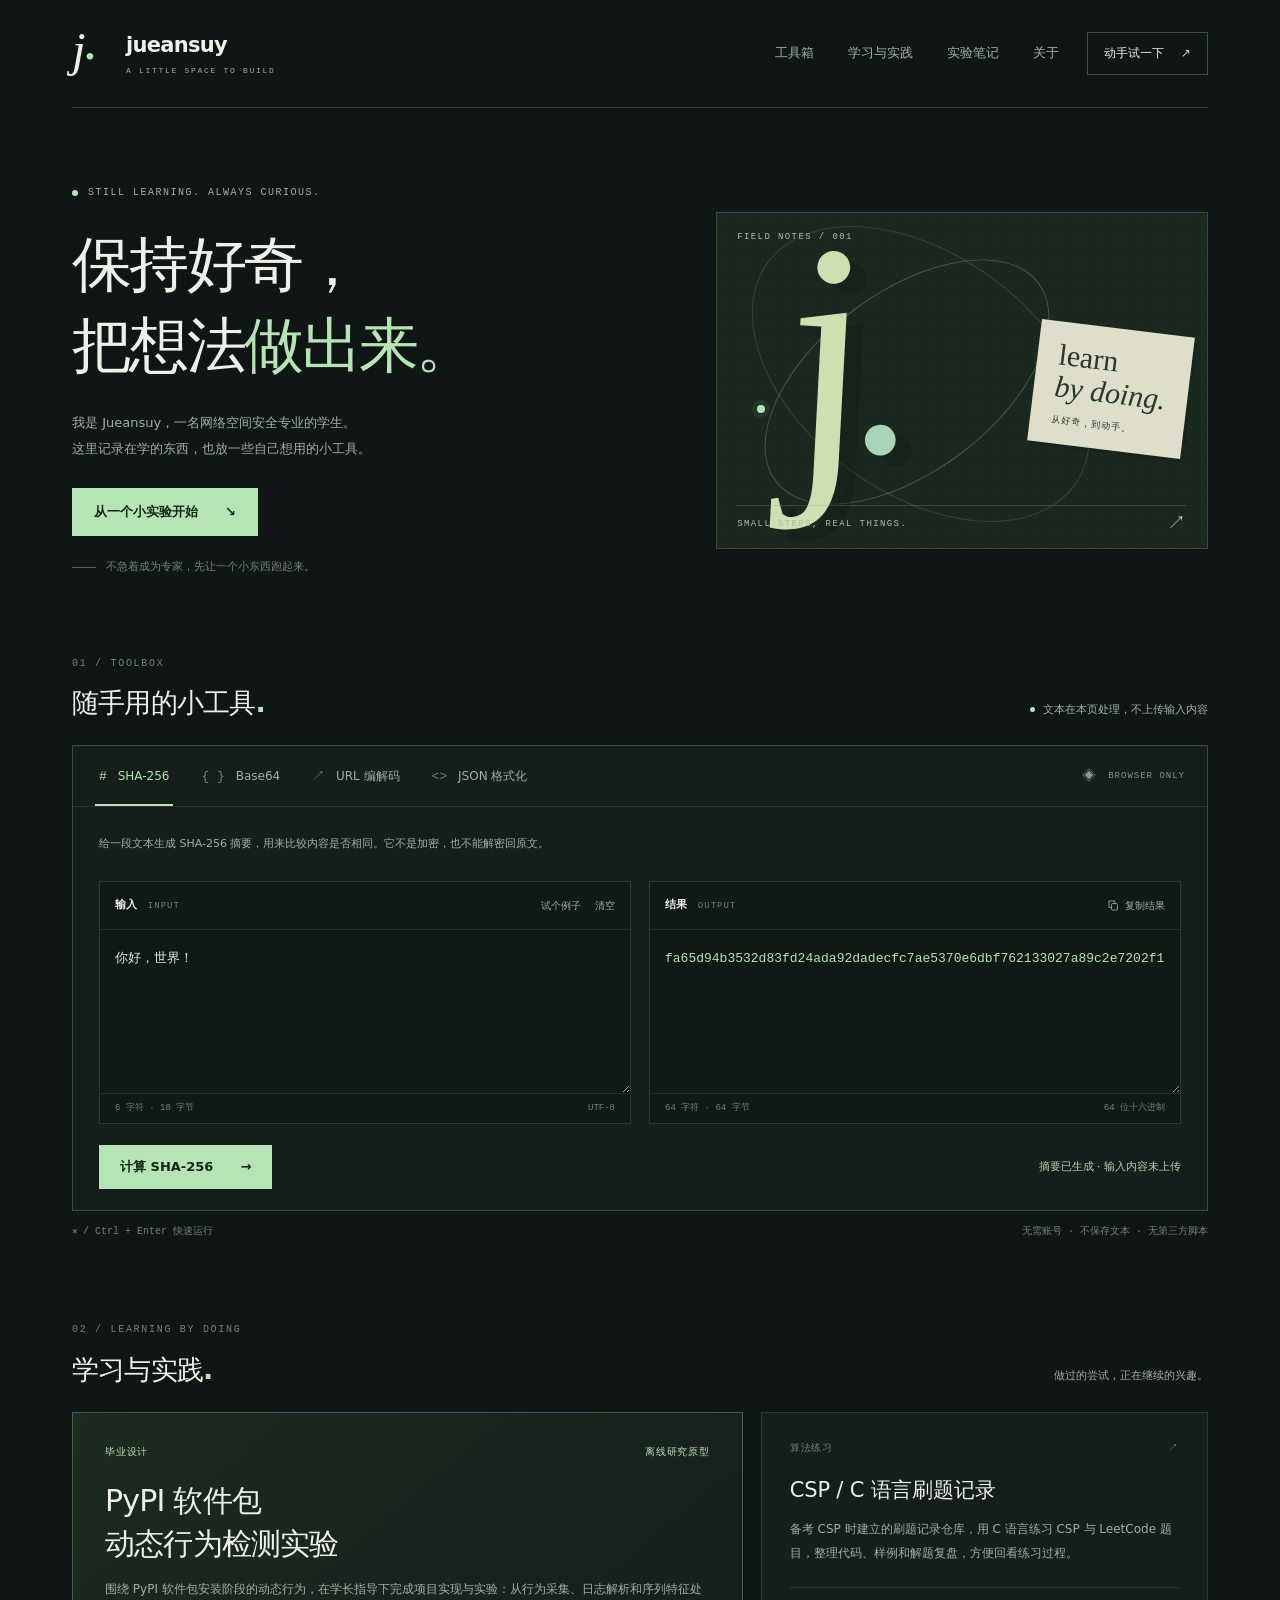
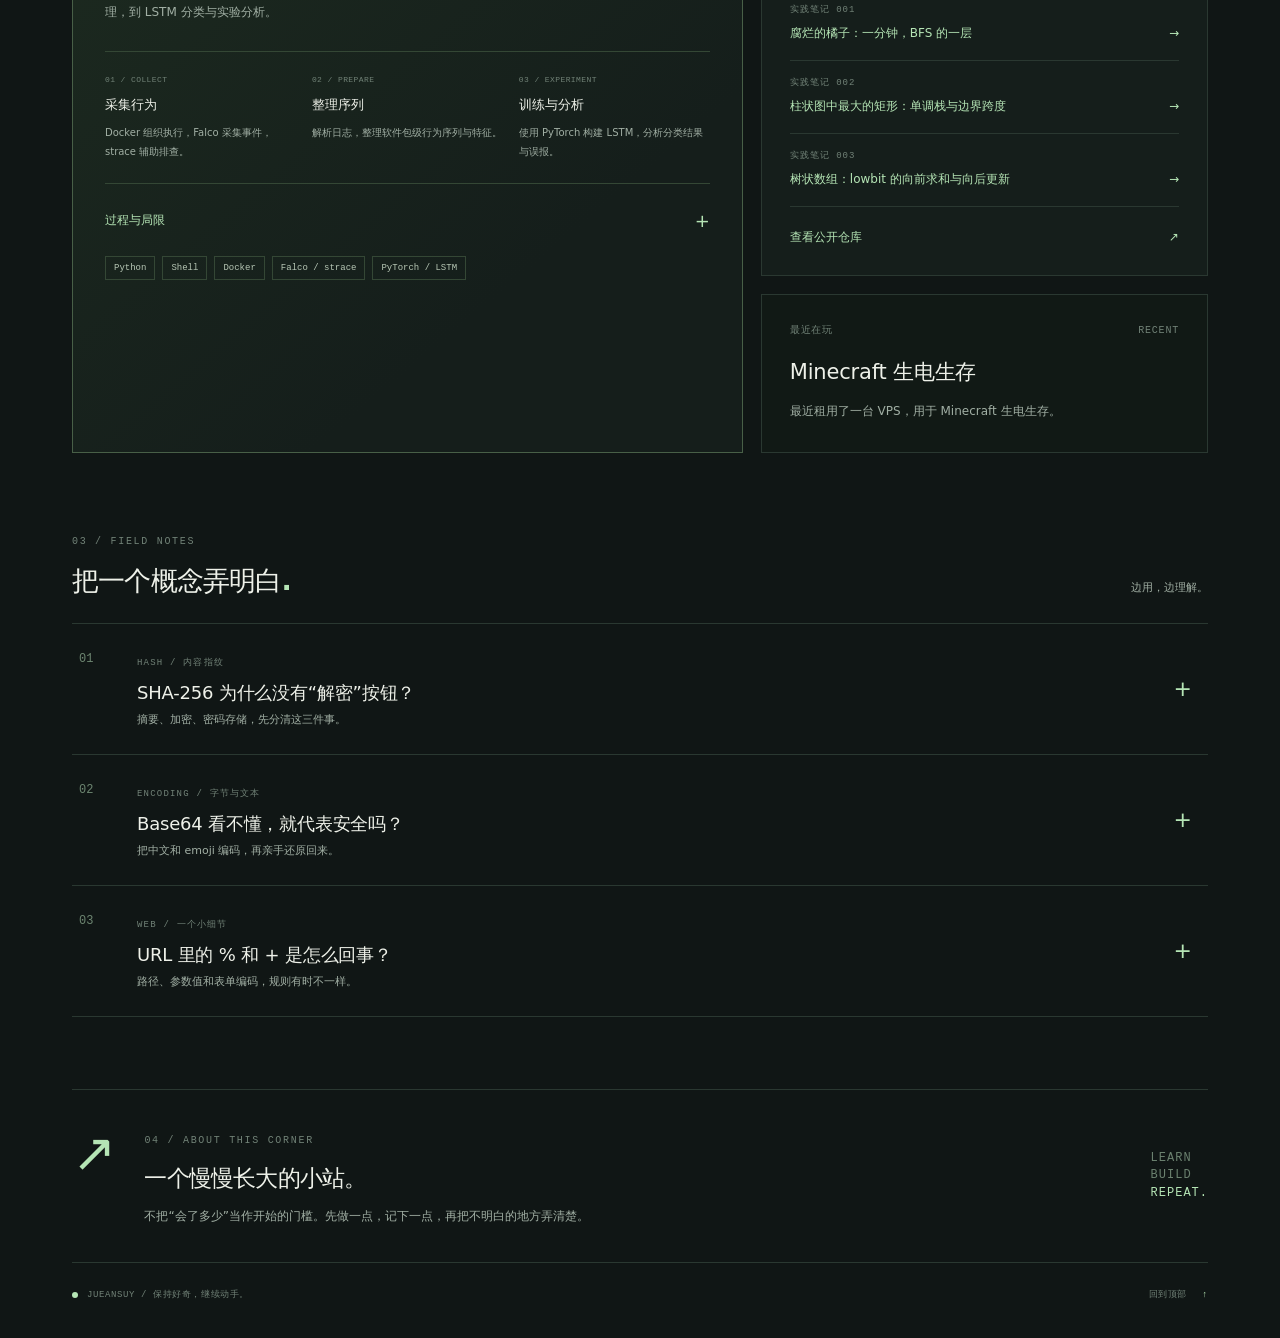
==== commit 7a85f1c5: "Add JSON workbench tool, range sum mutable note 003, and sequential navigation" ====
--- a/index.html
+++ b/index.html
@@ -46,6 +46,7 @@
               <button type="button" class="tool-tab active" id="tab-sha256" role="tab" aria-selected="true" aria-controls="tool-panel" data-tool="sha256"><span aria-hidden="true">#</span> SHA-256</button>
               <button type="button" class="tool-tab" id="tab-base64" role="tab" aria-selected="false" aria-controls="tool-panel" tabindex="-1" data-tool="base64"><span aria-hidden="true">{ }</span> Base64</button>
               <button type="button" class="tool-tab" id="tab-url" role="tab" aria-selected="false" aria-controls="tool-panel" tabindex="-1" data-tool="url"><span aria-hidden="true">↗</span> URL 编解码</button>
+              <button type="button" class="tool-tab" id="tab-json" role="tab" aria-selected="false" aria-controls="tool-panel" tabindex="-1" data-tool="json"><span aria-hidden="true">&lt;&gt;</span> JSON 格式化</button>
             </div>
             <span class="local-badge"><span aria-hidden="true">◈</span> BROWSER ONLY</span>
           </div>
@@ -91,6 +92,7 @@
             <p class="project-description">备考 CSP 时建立的刷题记录仓库，用 C 语言练习 CSP 与 LeetCode 题目，整理代码、样例和解题复盘，方便回看练习过程。</p>
             <a class="project-note-link" href="./notes/rotting-oranges.html"><span class="project-note-label">实践笔记 001</span><span>腐烂的橘子：一分钟，BFS 的一层 <span aria-hidden="true">→</span></span></a>
             <a class="project-note-link" href="./notes/largest-rectangle.html"><span class="project-note-label">实践笔记 002</span><span>柱状图中最大的矩形：单调栈与边界跨度 <span aria-hidden="true">→</span></span></a>
+            <a class="project-note-link" href="./notes/range-sum-mutable.html"><span class="project-note-label">实践笔记 003</span><span>树状数组：lowbit 的向前求和与向后更新 <span aria-hidden="true">→</span></span></a>
             <a class="project-link" href="https://github.com/JUEANSUY/csp" target="_blank" rel="noopener noreferrer">查看公开仓库 <span aria-hidden="true">↗</span></a>
           </article>
           <article class="project-card project-recent" aria-labelledby="minecraft-title">
--- a/style.css
+++ b/style.css
@@ -9,8 +9,8 @@
 @media(max-width:360px){.site-header nav{gap:8px 19px}.project-card,.project-featured{padding:20px}.project-featured h3{font-size:25px}.project-kicker{letter-spacing:.2px}.project-flow li>span{margin-right:8px}}
 .project-note-link{display:block;margin-top:22px;padding:15px 0;border-top:1px solid var(--line);border-bottom:1px solid var(--line);color:var(--mint);font-size:12px;line-height:1.8;overflow-wrap:anywhere}.project-note-label{display:block;font:9px/1.7 var(--mono);letter-spacing:1px;color:var(--subtle);margin-bottom:5px}.project-note-link>span:last-child{display:flex;align-items:center;justify-content:space-between;gap:12px}.project-note-link:hover>span:last-child{text-decoration:underline;text-underline-offset:4px}.project-note-link+.project-note-link{margin-top:-1px}
 .article-page .article-masthead{min-height:108px;display:flex;align-items:center;justify-content:space-between;gap:25px;border-bottom:1px solid var(--line)}.article-page .article-back{font-size:12px;color:var(--muted);white-space:nowrap}.article-page .article-back>span{color:var(--mint);margin-right:9px}.article-page .article-back:hover{color:var(--mint)}.article-page .article-intro{max-width:970px;padding:62px 0 48px;border-bottom:1px solid var(--line);margin-bottom:48px}.article-page .article-intro h1{font-size:43px;line-height:1.4;letter-spacing:-1.4px;margin:22px 0 20px;overflow-wrap:anywhere;font-weight:550}.article-page .article-deck{max-width:740px;font-size:15px;line-height:1.95;color:var(--muted);margin:0}.article-page .article-meta{display:flex;flex-wrap:wrap;gap:9px 21px;font:10px/1.8 var(--mono);color:var(--subtle);margin-top:25px}.article-page .article-layout{display:grid;grid-template-columns:minmax(0,780px) minmax(150px,1fr);gap:64px}.article-page .article-content{min-width:0}.article-page .article-section{margin:0 0 53px;scroll-margin-top:28px}.article-page .article-section h2{font-size:25px;margin:9px 0 19px;line-height:1.5;letter-spacing:-.5px;overflow-wrap:anywhere}.article-page .article-section p{font-size:14px;line-height:1.95;color:#b6c3b7;margin:15px 0}.article-page .article-section strong{color:var(--ink);font-weight:550}.article-page .article-section code{font:12px/1.7 var(--mono);color:var(--mint);background:#233328;padding:2px 5px;overflow-wrap:anywhere}.article-page .article-toc{position:sticky;top:34px;align-self:start;padding:5px 0 0 24px;border-left:1px solid var(--line)}.article-page .article-toc nav{display:flex;flex-direction:column;gap:15px;margin-top:23px}.article-page .article-toc nav a{font-size:12px;color:var(--muted)}.article-page .article-toc nav a:hover{color:var(--mint)}.article-page .article-toc>p{font-size:11px;line-height:1.9;color:var(--subtle);margin-top:33px}.article-page .article-steps{list-style:none;margin:24px 0;padding:0;border-top:1px solid var(--line)}.article-page .article-steps>li{display:flex;align-items:start;gap:20px;padding:23px 0;border-bottom:1px solid var(--line)}.article-page .article-step-number{font:11px/1.7 var(--mono);color:var(--subtle);padding-top:2px;flex:none}.article-page .article-steps h3{font-size:17px;line-height:1.6;margin:0 0 8px}.article-page .article-steps p{margin:0;font-size:13px}.article-page .article-insight{padding:22px 25px;border-left:2px solid var(--mint);background:#18251c}.article-page .article-insight p{margin:8px 0 0;font-size:13px}.article-page .article-code-panel{border:1px solid var(--line);background:var(--surface-deep);margin:23px 0 15px;min-width:0}.article-page .article-code-caption{display:flex;align-items:center;justify-content:space-between;gap:14px;padding:13px 18px;border-bottom:1px solid var(--line);font:10px/1.7 var(--mono);color:var(--subtle)}.article-page .article-code-caption a{color:var(--mint);font-size:10px}.article-page .article-code-panel pre{max-width:100%;overflow:auto;margin:0;padding:22px;tab-size:4;color:#c4d5bd;font:12px/1.85 var(--mono);overscroll-behavior-x:contain}.article-page .article-code-panel pre:focus-visible{outline:2px solid var(--mint);outline-offset:-2px}.article-page .article-code-panel pre code{background:transparent;padding:0;font:inherit;white-space:pre;overflow-wrap:normal;color:inherit}.article-page .article-section .article-small{font-size:11px;line-height:1.9;color:var(--subtle)}.article-page .article-review-list{margin:23px 0 0;border-top:1px solid var(--line)}.article-page .article-review-list>div{padding:20px 0;border-bottom:1px solid var(--line)}.article-page .article-review-list dt{font-size:15px;color:var(--ink);margin-bottom:9px}.article-page .article-review-list dt>span{color:var(--subtle);font:10px var(--mono);margin-right:13px}.article-page .article-review-list dd{margin:0;font-size:13px;line-height:1.95;color:#b6c3b7}.article-page .article-case-grid{display:grid;grid-template-columns:repeat(2,minmax(0,1fr));gap:13px;margin-top:24px}.article-page .article-case-grid>div{padding:22px;border:1px solid var(--line);background:var(--surface)}.article-page .article-case-result{font:10px/1.7 var(--mono);color:var(--mint)}.article-page .article-case-grid h3{font-size:17px;margin:11px 0 13px}.article-page .article-case-grid p{font-size:12px;margin:13px 0 0}.article-page .article-complexity{display:grid;grid-template-columns:repeat(2,minmax(0,1fr));gap:25px;border-top:1px solid var(--line);border-bottom:1px solid var(--line);padding:24px 0;margin:24px 0 12px}.article-page .article-complexity>div>span{font-size:11px;color:var(--muted);display:block}.article-page .article-complexity>div>strong{font:27px/1.5 var(--mono);display:block;color:var(--mint);margin-top:8px}.article-page .article-complexity p{font-size:12px;margin:9px 0 0}.article-page .article-sources{border-top:1px solid var(--line);padding-top:30px}.article-page .article-sources h2{font-size:21px}.article-page .article-sources p{font-size:12px}.article-page .article-sources ul{list-style:none;padding:0;margin:19px 0 0;display:flex;flex-direction:column;gap:10px}.article-page .article-sources li a{font-size:12px;color:var(--mint);overflow-wrap:anywhere}.article-page .article-sources a:hover{text-decoration:underline;text-underline-offset:4px}.article-page .article-sources li a>span{margin-left:8px}.article-page .site-footer{margin-top:7px}
-.article-page .orange-demo-panel{border:1px solid #435a43;background:linear-gradient(140deg,#1b2a1f,var(--surface) 80%);margin-top:24px}.article-page .orange-demo-heading{display:flex;justify-content:space-between;gap:15px;padding:15px 22px;border-bottom:1px solid #344735;font:10px/1.7 var(--mono);color:var(--muted)}.article-page .orange-demo-heading>span:first-child{color:var(--mint)}.article-page .orange-stage{display:grid;grid-template-columns:minmax(0,255px) minmax(0,1fr);align-items:center;gap:33px;padding:27px 24px}.article-page .orange-grid{display:grid;grid-template-columns:repeat(var(--orange-cols,3),minmax(0,1fr));gap:8px;max-width:255px;margin:0 auto}.article-page .orange-cell{min-width:0;aspect-ratio:1;display:flex;align-items:center;justify-content:center;font:26px/1.2 var(--mono);border:1px solid #35483a;background:#111b15;color:#748979}.article-page .orange-cell[data-value="1"]{background:#b5e5b5;color:#1b3522;border-color:#b5e5b5}.article-page .orange-cell[data-value="2"]{background:#704d35;color:#ffe5c7;border-color:#a77a51}.article-page .orange-cell[data-new="true"]{outline:2px solid #f8d59c;outline-offset:2px}.article-page .orange-legend{list-style:none;padding:0;margin:15px 0 0;display:flex;flex-wrap:wrap;justify-content:center;gap:9px 15px}.article-page .orange-legend>li{display:flex;gap:6px;align-items:center;color:var(--muted);font-size:10px}.article-page .orange-legend>li>span{display:inline-flex;justify-content:center;align-items:center;width:18px;height:18px;font:10px var(--mono);border:1px solid #35483a;color:#748979;background:#111b15}.article-page .orange-legend>li>span[data-value="1"]{background:var(--mint);color:#1b3522}.article-page .orange-legend>li>span[data-value="2"]{background:#704d35;color:#ffe5c7;border-color:#a77a51}.article-page .orange-readout{min-width:0}.article-page .orange-metrics{display:flex;gap:26px;flex-wrap:wrap}.article-page .orange-metrics>div>span{font-size:10px;color:var(--muted)}.article-page .orange-metrics p{font-size:10px;margin:3px 0 0;color:var(--subtle)}.article-page .orange-metrics p>strong{font:35px/1.35 var(--mono);color:var(--mint);margin-right:6px}.article-page #orange-status{font-size:12px;color:var(--ink);line-height:1.9;margin:18px 0 0;min-height:68px}.article-page .orange-reading-hint{font-size:10px;line-height:1.8;color:var(--subtle);margin:10px 0 0}.article-page .orange-controls{padding:20px 24px;border-top:1px solid #344735;display:flex;flex-direction:column;gap:17px}.article-page .orange-scenario-field{display:flex;align-items:center;gap:12px;min-width:0}.article-page .orange-scenario-field label{font-size:11px;color:var(--muted);flex:none}.article-page .orange-scenario-field select{max-width:100%;min-width:0;flex:1;border:1px solid #465d46;background:var(--surface-deep);border-radius:0;color:var(--ink);font:12px/1.5 var(--sans);padding:10px}.article-page .orange-scenario-field select:focus-visible{outline:2px solid var(--mint);outline-offset:3px}.article-page .orange-step-buttons{display:flex;flex-wrap:wrap;gap:9px}.article-page .orange-step-buttons button{border:1px solid #465d46;border-radius:0;background:transparent;color:var(--mint);padding:10px 14px;font:11px/1.5 var(--sans);min-height:39px}.article-page .orange-step-buttons #orange-next{background:var(--mint);border-color:var(--mint);color:#1b3522}.article-page .orange-step-buttons button:hover:enabled{border-color:var(--mint)}.article-page .orange-step-buttons button:disabled{opacity:.4}.article-page .orange-noscript{font-size:11px;color:var(--muted);padding:0 24px 18px}.article-page .histogram-demo-panel{border:1px solid #435a43;background:linear-gradient(140deg,#1b2a1f,var(--surface) 80%);margin-top:24px}.article-page .histogram-demo-heading{display:flex;justify-content:space-between;gap:15px;padding:15px 22px;border-bottom:1px solid #344735;font:10px/1.7 var(--mono);color:var(--muted)}.article-page .histogram-demo-heading>span:first-child{color:var(--mint)}.article-page .histogram-stage{display:grid;grid-template-columns:minmax(0,1.2fr) minmax(0,1fr);align-items:center;gap:33px;padding:27px 24px}.article-page .histogram-chart{display:flex;align-items:flex-end;justify-content:center;gap:10px;height:180px;padding:16px 12px 0;background:#111b15;border:1px solid #35483a;border-radius:2px}.article-page .histogram-col{display:flex;flex-direction:column;align-items:center;gap:6px;flex:1;max-width:44px;min-width:24px}.article-page .histogram-bar{width:100%;background:#233529;border:1px solid #3c5443;display:flex;align-items:flex-start;justify-content:center;padding-top:4px;transition:all .15s ease}.article-page .histogram-bar-val{font:12px/1 var(--mono);color:#8ca691}.article-page .histogram-idx-val{font:10px/1 var(--mono);color:var(--subtle);white-space:nowrap}.article-page .histogram-col[data-in-stack="true"] .histogram-bar{border-color:var(--mint);background:#1a3f28}.article-page .histogram-col[data-in-stack="true"] .histogram-bar-val{color:var(--mint);font-weight:600}.article-page .histogram-col[data-in-rect="true"] .histogram-bar{background:#2a4d34;box-shadow:inset 0 0 0 1px #598b67}.article-page .histogram-col[data-popped="true"] .histogram-bar{background:#704d35;border-color:#e09b67;box-shadow:0 0 8px #e09b6755}.article-page .histogram-col[data-popped="true"] .histogram-bar-val{color:#ffe5c7;font-weight:bold}.article-page .histogram-col[data-active="true"]{outline:2px dashed var(--mint);outline-offset:3px}.article-page .histogram-sentinel-col .sentinel-bar{background:#383228;border-color:#756545}.article-page .histogram-legend{list-style:none;padding:0;margin:15px 0 0;display:flex;flex-wrap:wrap;justify-content:center;gap:9px 15px}.article-page .histogram-legend>li{display:flex;gap:6px;align-items:center;color:var(--muted);font-size:10px}.article-page .legend-swatch{display:inline-block;width:14px;height:14px;border:1px solid #35483a}.article-page .swatch-stack{background:#1a3f28;border-color:var(--mint)}.article-page .swatch-active{background:transparent;border:2px dashed var(--mint)}.article-page .swatch-calc{background:#704d35;border-color:#e09b67}.article-page .swatch-rect{background:#2a4d34;border-color:#598b67}.article-page .histogram-readout{min-width:0}.article-page .histogram-metrics{display:flex;gap:20px;flex-wrap:wrap}.article-page .histogram-metrics>div>span{font-size:10px;color:var(--muted)}.article-page .histogram-metrics p{font-size:10px;margin:3px 0 0;color:var(--subtle)}.article-page .histogram-metrics p>strong{font:26px/1.35 var(--mono);color:var(--mint);margin-right:6px}.article-page #histogram-status{font-size:12px;color:var(--ink);line-height:1.9;margin:18px 0 0;min-height:68px}.article-page .histogram-reading-hint{font-size:10px;line-height:1.8;color:var(--subtle);margin:10px 0 0}.article-page .histogram-controls{padding:20px 24px;border-top:1px solid #344735;display:flex;flex-direction:column;gap:17px}.article-page .histogram-scenario-field{display:flex;align-items:center;gap:12px;min-width:0}.article-page .histogram-scenario-field label{font-size:11px;color:var(--muted);flex:none}.article-page .histogram-scenario-field select{max-width:100%;min-width:0;flex:1;border:1px solid #465d46;background:var(--surface-deep);border-radius:0;color:var(--ink);font:12px/1.5 var(--sans);padding:10px}.article-page .histogram-scenario-field select:focus-visible{outline:2px solid var(--mint);outline-offset:3px}.article-page .histogram-step-buttons{display:flex;flex-wrap:wrap;gap:9px}.article-page .histogram-step-buttons button{border:1px solid #465d46;border-radius:0;background:transparent;color:var(--mint);padding:10px 14px;font:11px/1.5 var(--sans);min-height:39px}.article-page .histogram-step-buttons #histogram-next{background:var(--mint);border-color:var(--mint);color:#1b3522}.article-page .histogram-step-buttons button:hover:enabled{border-color:var(--mint)}.article-page .histogram-step-buttons button:disabled{opacity:.4}.article-page .histogram-noscript{font-size:11px;color:var(--muted);padding:0 24px 18px}
+.article-page .orange-demo-panel{border:1px solid #435a43;background:linear-gradient(140deg,#1b2a1f,var(--surface) 80%);margin-top:24px}.article-page .orange-demo-heading{display:flex;justify-content:space-between;gap:15px;padding:15px 22px;border-bottom:1px solid #344735;font:10px/1.7 var(--mono);color:var(--muted)}.article-page .orange-demo-heading>span:first-child{color:var(--mint)}.article-page .orange-stage{display:grid;grid-template-columns:minmax(0,255px) minmax(0,1fr);align-items:center;gap:33px;padding:27px 24px}.article-page .orange-grid{display:grid;grid-template-columns:repeat(var(--orange-cols,3),minmax(0,1fr));gap:8px;max-width:255px;margin:0 auto}.article-page .orange-cell{min-width:0;aspect-ratio:1;display:flex;align-items:center;justify-content:center;font:26px/1.2 var(--mono);border:1px solid #35483a;background:#111b15;color:#748979}.article-page .orange-cell[data-value="1"]{background:#b5e5b5;color:#1b3522;border-color:#b5e5b5}.article-page .orange-cell[data-value="2"]{background:#704d35;color:#ffe5c7;border-color:#a77a51}.article-page .orange-cell[data-new="true"]{outline:2px solid #f8d59c;outline-offset:2px}.article-page .orange-legend{list-style:none;padding:0;margin:15px 0 0;display:flex;flex-wrap:wrap;justify-content:center;gap:9px 15px}.article-page .orange-legend>li{display:flex;gap:6px;align-items:center;color:var(--muted);font-size:10px}.article-page .orange-legend>li>span{display:inline-flex;justify-content:center;align-items:center;width:18px;height:18px;font:10px var(--mono);border:1px solid #35483a;color:#748979;background:#111b15}.article-page .orange-legend>li>span[data-value="1"]{background:var(--mint);color:#1b3522}.article-page .orange-legend>li>span[data-value="2"]{background:#704d35;color:#ffe5c7;border-color:#a77a51}.article-page .orange-readout{min-width:0}.article-page .orange-metrics{display:flex;gap:26px;flex-wrap:wrap}.article-page .orange-metrics>div>span{font-size:10px;color:var(--muted)}.article-page .orange-metrics p{font-size:10px;margin:3px 0 0;color:var(--subtle)}.article-page .orange-metrics p>strong{font:35px/1.35 var(--mono);color:var(--mint);margin-right:6px}.article-page #orange-status{font-size:12px;color:var(--ink);line-height:1.9;margin:18px 0 0;min-height:68px}.article-page .orange-reading-hint{font-size:10px;line-height:1.8;color:var(--subtle);margin:10px 0 0}.article-page .orange-controls{padding:20px 24px;border-top:1px solid #344735;display:flex;flex-direction:column;gap:17px}.article-page .orange-scenario-field{display:flex;align-items:center;gap:12px;min-width:0}.article-page .orange-scenario-field label{font-size:11px;color:var(--muted);flex:none}.article-page .orange-scenario-field select{max-width:100%;min-width:0;flex:1;border:1px solid #465d46;background:var(--surface-deep);border-radius:0;color:var(--ink);font:12px/1.5 var(--sans);padding:10px}.article-page .orange-scenario-field select:focus-visible{outline:2px solid var(--mint);outline-offset:3px}.article-page .orange-step-buttons{display:flex;flex-wrap:wrap;gap:9px}.article-page .orange-step-buttons button{border:1px solid #465d46;border-radius:0;background:transparent;color:var(--mint);padding:10px 14px;font:11px/1.5 var(--sans);min-height:39px}.article-page .orange-step-buttons #orange-next{background:var(--mint);border-color:var(--mint);color:#1b3522}.article-page .orange-step-buttons button:hover:enabled{border-color:var(--mint)}.article-page .orange-step-buttons button:disabled{opacity:.4}.article-page .orange-noscript{font-size:11px;color:var(--muted);padding:0 24px 18px}.article-page .histogram-demo-panel{border:1px solid #435a43;background:linear-gradient(140deg,#1b2a1f,var(--surface) 80%);margin-top:24px}.article-page .histogram-demo-heading{display:flex;justify-content:space-between;gap:15px;padding:15px 22px;border-bottom:1px solid #344735;font:10px/1.7 var(--mono);color:var(--muted)}.article-page .histogram-demo-heading>span:first-child{color:var(--mint)}.article-page .histogram-stage{display:grid;grid-template-columns:minmax(0,1.2fr) minmax(0,1fr);align-items:center;gap:33px;padding:27px 24px}.article-page .histogram-chart{display:flex;align-items:flex-end;justify-content:center;gap:10px;height:180px;padding:16px 12px 0;background:#111b15;border:1px solid #35483a;border-radius:2px}.article-page .histogram-col{display:flex;flex-direction:column;align-items:center;gap:6px;flex:1;max-width:44px;min-width:24px}.article-page .histogram-bar{width:100%;background:#233529;border:1px solid #3c5443;display:flex;align-items:flex-start;justify-content:center;padding-top:4px;transition:all .15s ease}.article-page .histogram-bar-val{font:12px/1 var(--mono);color:#8ca691}.article-page .histogram-idx-val{font:10px/1 var(--mono);color:var(--subtle);white-space:nowrap}.article-page .histogram-col[data-in-stack="true"] .histogram-bar{border-color:var(--mint);background:#1a3f28}.article-page .histogram-col[data-in-stack="true"] .histogram-bar-val{color:var(--mint);font-weight:600}.article-page .histogram-col[data-in-rect="true"] .histogram-bar{background:#2a4d34;box-shadow:inset 0 0 0 1px #598b67}.article-page .histogram-col[data-popped="true"] .histogram-bar{background:#704d35;border-color:#e09b67;box-shadow:0 0 8px #e09b6755}.article-page .histogram-col[data-popped="true"] .histogram-bar-val{color:#ffe5c7;font-weight:bold}.article-page .histogram-col[data-active="true"]{outline:2px dashed var(--mint);outline-offset:3px}.article-page .histogram-sentinel-col .sentinel-bar{background:#383228;border-color:#756545}.article-page .histogram-legend{list-style:none;padding:0;margin:15px 0 0;display:flex;flex-wrap:wrap;justify-content:center;gap:9px 15px}.article-page .histogram-legend>li{display:flex;gap:6px;align-items:center;color:var(--muted);font-size:10px}.article-page .legend-swatch{display:inline-block;width:14px;height:14px;border:1px solid #35483a}.article-page .swatch-stack{background:#1a3f28;border-color:var(--mint)}.article-page .swatch-active{background:transparent;border:2px dashed var(--mint)}.article-page .swatch-calc{background:#704d35;border-color:#e09b67}.article-page .swatch-rect{background:#2a4d34;border-color:#598b67}.article-page .histogram-readout{min-width:0}.article-page .histogram-metrics{display:flex;gap:20px;flex-wrap:wrap}.article-page .histogram-metrics>div>span{font-size:10px;color:var(--muted)}.article-page .histogram-metrics p{font-size:10px;margin:3px 0 0;color:var(--subtle)}.article-page .histogram-metrics p>strong{font:26px/1.35 var(--mono);color:var(--mint);margin-right:6px}.article-page #histogram-status{font-size:12px;color:var(--ink);line-height:1.9;margin:18px 0 0;min-height:68px}.article-page .histogram-reading-hint{font-size:10px;line-height:1.8;color:var(--subtle);margin:10px 0 0}.article-page .histogram-controls{padding:20px 24px;border-top:1px solid #344735;display:flex;flex-direction:column;gap:17px}.article-page .histogram-scenario-field{display:flex;align-items:center;gap:12px;min-width:0}.article-page .histogram-scenario-field label{font-size:11px;color:var(--muted);flex:none}.article-page .histogram-scenario-field select{max-width:100%;min-width:0;flex:1;border:1px solid #465d46;background:var(--surface-deep);border-radius:0;color:var(--ink);font:12px/1.5 var(--sans);padding:10px}.article-page .histogram-scenario-field select:focus-visible{outline:2px solid var(--mint);outline-offset:3px}.article-page .histogram-step-buttons{display:flex;flex-wrap:wrap;gap:9px}.article-page .histogram-step-buttons button{border:1px solid #465d46;border-radius:0;background:transparent;color:var(--mint);padding:10px 14px;font:11px/1.5 var(--sans);min-height:39px}.article-page .histogram-step-buttons #histogram-next{background:var(--mint);border-color:var(--mint);color:#1b3522}.article-page .histogram-step-buttons button:hover:enabled{border-color:var(--mint)}.article-page .histogram-step-buttons button:disabled{opacity:.4}.article-page .histogram-noscript{font-size:11px;color:var(--muted);padding:0 24px 18px}.article-page .fenwick-demo-panel{border:1px solid #435a43;background:linear-gradient(140deg,#1b2a1f,var(--surface) 80%);margin-top:24px}.article-page .fenwick-demo-heading{display:flex;justify-content:space-between;gap:15px;padding:15px 22px;border-bottom:1px solid #344735;font:10px/1.7 var(--mono);color:var(--muted)}.article-page .fenwick-demo-heading>span:first-child{color:var(--mint)}.article-page .fenwick-stage{display:grid;grid-template-columns:minmax(0,1.25fr) minmax(0,1fr);align-items:center;gap:33px;padding:27px 24px}.article-page .fenwick-visuals{display:flex;flex-direction:column;gap:18px}.article-page .fenwick-row{display:flex;flex-direction:column;gap:6px}.article-page .fenwick-row-label{font:10px/1.5 var(--mono);color:var(--subtle)}.article-page .fenwick-grid{display:flex;flex-wrap:wrap;gap:8px}.article-page .fenwick-cell{min-width:44px;flex:1;display:flex;flex-direction:column;align-items:center;justify-content:center;padding:8px 6px;border:1px solid #35483a;background:#111b15;transition:all .15s ease}.article-page .fenwick-num-cell{border-color:#3d5243}.article-page .fenwick-tree-cell{border-color:#34483a;background:#132118}.article-page .fenwick-val{font:16px/1.2 var(--mono);color:var(--ink);font-weight:600}.article-page .fenwick-sub{font:9px/1.4 var(--mono);color:var(--subtle);text-align:center;margin-top:4px}.article-page .fenwick-cell[data-active="true"]{border-color:var(--mint);background:#1e432a;box-shadow:0 0 10px #b5e5b533}.article-page .fenwick-cell[data-active="true"] .fenwick-val{color:var(--mint)}.article-page .fenwick-legend{list-style:none;padding:0;margin:10px 0 0;display:flex;flex-wrap:wrap;gap:9px 15px}.article-page .fenwick-legend>li{display:flex;gap:6px;align-items:center;color:var(--muted);font-size:10px}.article-page .swatch-tree{background:#132118;border-color:#34483a}.article-page .fenwick-readout{min-width:0}.article-page .fenwick-metrics{display:flex;gap:20px;flex-wrap:wrap}.article-page .fenwick-metrics>div>span{font-size:10px;color:var(--muted)}.article-page .fenwick-metrics p{font-size:10px;margin:3px 0 0;color:var(--subtle)}.article-page .fenwick-metrics p>strong{font:26px/1.35 var(--mono);color:var(--mint);margin-right:6px}.article-page #fenwick-status{font-size:12px;color:var(--ink);line-height:1.9;margin:18px 0 0;min-height:68px}.article-page .fenwick-reading-hint{font-size:10px;line-height:1.8;color:var(--subtle);margin:10px 0 0}.article-page .fenwick-controls{padding:20px 24px;border-top:1px solid #344735;display:flex;flex-direction:column;gap:17px}.article-page .fenwick-scenario-field{display:flex;align-items:center;gap:12px;min-width:0}.article-page .fenwick-scenario-field label{font-size:11px;color:var(--muted);flex:none}.article-page .fenwick-scenario-field select{max-width:100%;min-width:0;flex:1;border:1px solid #465d46;background:var(--surface-deep);border-radius:0;color:var(--ink);font:12px/1.5 var(--sans);padding:10px}.article-page .fenwick-scenario-field select:focus-visible{outline:2px solid var(--mint);outline-offset:3px}.article-page .fenwick-step-buttons{display:flex;flex-wrap:wrap;gap:9px}.article-page .fenwick-step-buttons button{border:1px solid #465d46;border-radius:0;background:transparent;color:var(--mint);padding:10px 14px;font:11px/1.5 var(--sans);min-height:39px}.article-page .fenwick-step-buttons #fenwick-next{background:var(--mint);border-color:var(--mint);color:#1b3522}.article-page .fenwick-step-buttons button:hover:enabled{border-color:var(--mint)}.article-page .fenwick-step-buttons button:disabled{opacity:.4}.article-page .fenwick-noscript{font-size:11px;color:var(--muted);padding:0 24px 18px}.article-nav{display:flex;justify-content:space-between;gap:16px;margin:45px 0 20px;padding:24px 0 0;border-top:1px solid var(--line)}.article-nav a{display:flex;flex-direction:column;gap:4px;font-size:13px;color:var(--mint);max-width:48%}.article-nav a:hover{text-decoration:underline;text-underline-offset:4px}.article-nav a.nav-next{margin-left:auto;text-align:right}.article-nav .nav-dir{font:10px/1.5 var(--mono);letter-spacing:1px;color:var(--subtle);text-transform:uppercase}
 @media(max-width:1050px){.article-page .article-layout{grid-template-columns:minmax(0,1fr);gap:0}.article-page .article-toc{position:static;order:-1;border-left:0;border-bottom:1px solid var(--line);padding:0 0 25px;margin-bottom:35px}.article-page .article-toc nav{flex-direction:row;flex-wrap:wrap;gap:12px 23px;margin-top:15px}.article-page .article-toc>p{display:none}.article-page .article-content{max-width:820px}.article-page .article-intro{padding-top:48px;margin-bottom:30px}}
-@media(max-width:640px){.article-page .article-masthead{min-height:86px;gap:17px}.article-page .article-back{font-size:10px}.article-page .article-back>span{margin-right:4px}.article-page .article-intro{padding:37px 0 29px;margin-bottom:24px}.article-page .article-intro h1{font-size:30px;line-height:1.45;letter-spacing:-.8px;margin:20px 0 18px}.article-page .article-deck{font-size:13px}.article-page .article-meta{font-size:9px;gap:7px 15px;margin-top:20px}.article-page .article-toc{margin-bottom:31px;padding-bottom:22px}.article-page .article-toc nav{gap:10px 19px}.article-page .article-toc nav a{font-size:11px}.article-page .article-section{margin-bottom:39px}.article-page .article-section h2{font-size:22px;margin:8px 0 15px}.article-page .article-section p{font-size:13px;line-height:1.95}.article-page .article-section code{font-size:11px}.article-page .article-steps>li{gap:13px;padding:20px 0}.article-page .article-steps h3{font-size:15px}.article-page .article-steps p{font-size:12px}.article-page .article-insight{padding:18px}.article-page .article-insight p{font-size:12px}.article-page .article-code-caption{padding:12px 13px;font-size:9px;flex-wrap:wrap;gap:7px}.article-page .article-code-caption a{font-size:9px}.article-page .article-code-panel pre{padding:17px 14px;font-size:11px}.article-page .article-review-list dt{font-size:14px}.article-page .article-review-list dd{font-size:12px}.article-page .article-case-grid{grid-template-columns:1fr;gap:11px;margin-top:20px}.article-page .article-case-grid>div{padding:20px}.article-page .article-case-grid h3{font-size:16px}.article-page .article-case-grid p{font-size:12px}.article-page .article-complexity{gap:18px;padding:21px 0}.article-page .article-complexity p{font-size:11px}.article-page .article-complexity>div>strong{font-size:24px}.article-page .article-sources h2{font-size:20px}.article-page .article-sources p{font-size:12px}.article-page .orange-demo-heading{padding:13px 17px;flex-wrap:wrap;gap:3px 15px;font-size:9px}.article-page .orange-stage{grid-template-columns:minmax(0,1fr);gap:22px;padding:23px 19px}.article-page .orange-grid{max-width:232px}.article-page .orange-cell{font-size:26px}.article-page .orange-readout{border-top:1px solid #344735;padding-top:18px}.article-page .orange-metrics{gap:38px}.article-page #orange-status{font-size:12px;min-height:0;margin-top:12px}.article-page .orange-reading-hint{font-size:10px}.article-page .orange-controls{padding:18px 17px;gap:16px}.article-page .orange-scenario-field{align-items:flex-start;flex-direction:column;gap:8px}.article-page .orange-scenario-field select{width:100%;font-size:11px}.article-page .orange-step-buttons{gap:8px}.article-page .orange-step-buttons button{padding:10px 11px;font-size:10px}.article-page .orange-noscript{font-size:11px}.article-page .histogram-demo-heading{padding:13px 17px;flex-wrap:wrap;gap:3px 15px;font-size:9px}.article-page .histogram-stage{grid-template-columns:minmax(0,1fr);gap:22px;padding:23px 19px}.article-page .histogram-chart{height:150px;padding:12px 8px 0;gap:6px}.article-page .histogram-col{max-width:36px;min-width:18px}.article-page .histogram-readout{border-top:1px solid #344735;padding-top:18px}.article-page .histogram-metrics{gap:24px}.article-page #histogram-status{font-size:12px;min-height:0;margin-top:12px}.article-page .histogram-reading-hint{font-size:10px}.article-page .histogram-controls{padding:18px 17px;gap:16px}.article-page .histogram-scenario-field{align-items:flex-start;flex-direction:column;gap:8px}.article-page .histogram-scenario-field select{width:100%;font-size:11px}.article-page .histogram-step-buttons{gap:8px}.article-page .histogram-step-buttons button{padding:10px 11px;font-size:10px}.article-page .histogram-noscript{font-size:11px}.project-note-link{font-size:11px}}
-@media(max-width:360px){.article-page .article-intro h1{font-size:27px}.article-page .article-masthead{gap:10px}.article-page .article-back{font-size:9px}.article-page .article-section h2{font-size:21px}.article-page .article-complexity{grid-template-columns:1fr;gap:20px}.article-page .orange-stage{padding:20px 17px}.article-page .orange-step-buttons button{padding:10px 9px}.article-page .histogram-stage{padding:20px 17px}.article-page .histogram-step-buttons button{padding:10px 9px}}
+@media(max-width:640px){.article-page .article-masthead{min-height:86px;gap:17px}.article-page .article-back{font-size:10px}.article-page .article-back>span{margin-right:4px}.article-page .article-intro{padding:37px 0 29px;margin-bottom:24px}.article-page .article-intro h1{font-size:30px;line-height:1.45;letter-spacing:-.8px;margin:20px 0 18px}.article-page .article-deck{font-size:13px}.article-page .article-meta{font-size:9px;gap:7px 15px;margin-top:20px}.article-page .article-toc{margin-bottom:31px;padding-bottom:22px}.article-page .article-toc nav{gap:10px 19px}.article-page .article-toc nav a{font-size:11px}.article-page .article-section{margin-bottom:39px}.article-page .article-section h2{font-size:22px;margin:8px 0 15px}.article-page .article-section p{font-size:13px;line-height:1.95}.article-page .article-section code{font-size:11px}.article-page .article-steps>li{gap:13px;padding:20px 0}.article-page .article-steps h3{font-size:15px}.article-page .article-steps p{font-size:12px}.article-page .article-insight{padding:18px}.article-page .article-insight p{font-size:12px}.article-page .article-code-caption{padding:12px 13px;font-size:9px;flex-wrap:wrap;gap:7px}.article-page .article-code-caption a{font-size:9px}.article-page .article-code-panel pre{padding:17px 14px;font-size:11px}.article-page .article-review-list dt{font-size:14px}.article-page .article-review-list dd{font-size:12px}.article-page .article-case-grid{grid-template-columns:1fr;gap:11px;margin-top:20px}.article-page .article-case-grid>div{padding:20px}.article-page .article-case-grid h3{font-size:16px}.article-page .article-case-grid p{font-size:12px}.article-page .article-complexity{gap:18px;padding:21px 0}.article-page .article-complexity p{font-size:11px}.article-page .article-complexity>div>strong{font-size:24px}.article-page .article-sources h2{font-size:20px}.article-page .article-sources p{font-size:12px}.article-page .orange-demo-heading{padding:13px 17px;flex-wrap:wrap;gap:3px 15px;font-size:9px}.article-page .orange-stage{grid-template-columns:minmax(0,1fr);gap:22px;padding:23px 19px}.article-page .orange-grid{max-width:232px}.article-page .orange-cell{font-size:26px}.article-page .orange-readout{border-top:1px solid #344735;padding-top:18px}.article-page .orange-metrics{gap:38px}.article-page #orange-status{font-size:12px;min-height:0;margin-top:12px}.article-page .orange-reading-hint{font-size:10px}.article-page .orange-controls{padding:18px 17px;gap:16px}.article-page .orange-scenario-field{align-items:flex-start;flex-direction:column;gap:8px}.article-page .orange-scenario-field select{width:100%;font-size:11px}.article-page .orange-step-buttons{gap:8px}.article-page .orange-step-buttons button{padding:10px 11px;font-size:10px}.article-page .orange-noscript{font-size:11px}.article-page .histogram-demo-heading{padding:13px 17px;flex-wrap:wrap;gap:3px 15px;font-size:9px}.article-page .histogram-stage{grid-template-columns:minmax(0,1fr);gap:22px;padding:23px 19px}.article-page .histogram-chart{height:150px;padding:12px 8px 0;gap:6px}.article-page .histogram-col{max-width:36px;min-width:18px}.article-page .histogram-readout{border-top:1px solid #344735;padding-top:18px}.article-page .histogram-metrics{gap:24px}.article-page #histogram-status{font-size:12px;min-height:0;margin-top:12px}.article-page .histogram-reading-hint{font-size:10px}.article-page .histogram-controls{padding:18px 17px;gap:16px}.article-page .histogram-scenario-field{align-items:flex-start;flex-direction:column;gap:8px}.article-page .histogram-scenario-field select{width:100%;font-size:11px}.article-page .histogram-step-buttons{gap:8px}.article-page .histogram-step-buttons button{padding:10px 11px;font-size:10px}.article-page .histogram-noscript{font-size:11px}.article-page .fenwick-demo-heading{padding:13px 17px;flex-wrap:wrap;gap:3px 15px;font-size:9px}.article-page .fenwick-stage{grid-template-columns:minmax(0,1fr);gap:22px;padding:23px 19px}.article-page .fenwick-cell{min-width:36px;padding:6px 4px}.article-page .fenwick-val{font-size:14px}.article-page .fenwick-sub{font-size:8px}.article-page .fenwick-readout{border-top:1px solid #344735;padding-top:18px}.article-page #fenwick-status{font-size:12px;min-height:0;margin-top:12px}.article-page .fenwick-reading-hint{font-size:10px}.article-page .fenwick-controls{padding:18px 17px;gap:16px}.article-page .fenwick-scenario-field{align-items:flex-start;flex-direction:column;gap:8px}.article-page .fenwick-scenario-field select{width:100%;font-size:11px}.article-page .fenwick-step-buttons{gap:8px}.article-page .fenwick-step-buttons button{padding:10px 11px;font-size:10px}.article-page .fenwick-noscript{font-size:11px}.article-nav{flex-direction:column;gap:14px}.article-nav a{max-width:100%}.article-nav a.nav-next{text-align:left}.project-note-link{font-size:11px}}
+@media(max-width:360px){.article-page .article-intro h1{font-size:27px}.article-page .article-masthead{gap:10px}.article-page .article-back{font-size:9px}.article-page .article-section h2{font-size:21px}.article-page .article-complexity{grid-template-columns:1fr;gap:20px}.article-page .orange-stage{padding:20px 17px}.article-page .orange-step-buttons button{padding:10px 9px}.article-page .histogram-stage{padding:20px 17px}.article-page .histogram-step-buttons button{padding:10px 9px}.article-page .fenwick-stage{padding:20px 17px}.article-page .fenwick-step-buttons button{padding:10px 9px}}
 @media(prefers-reduced-motion:reduce){html{scroll-behavior:auto}*,*::before,*::after{transition:none!important;animation:none!important}}
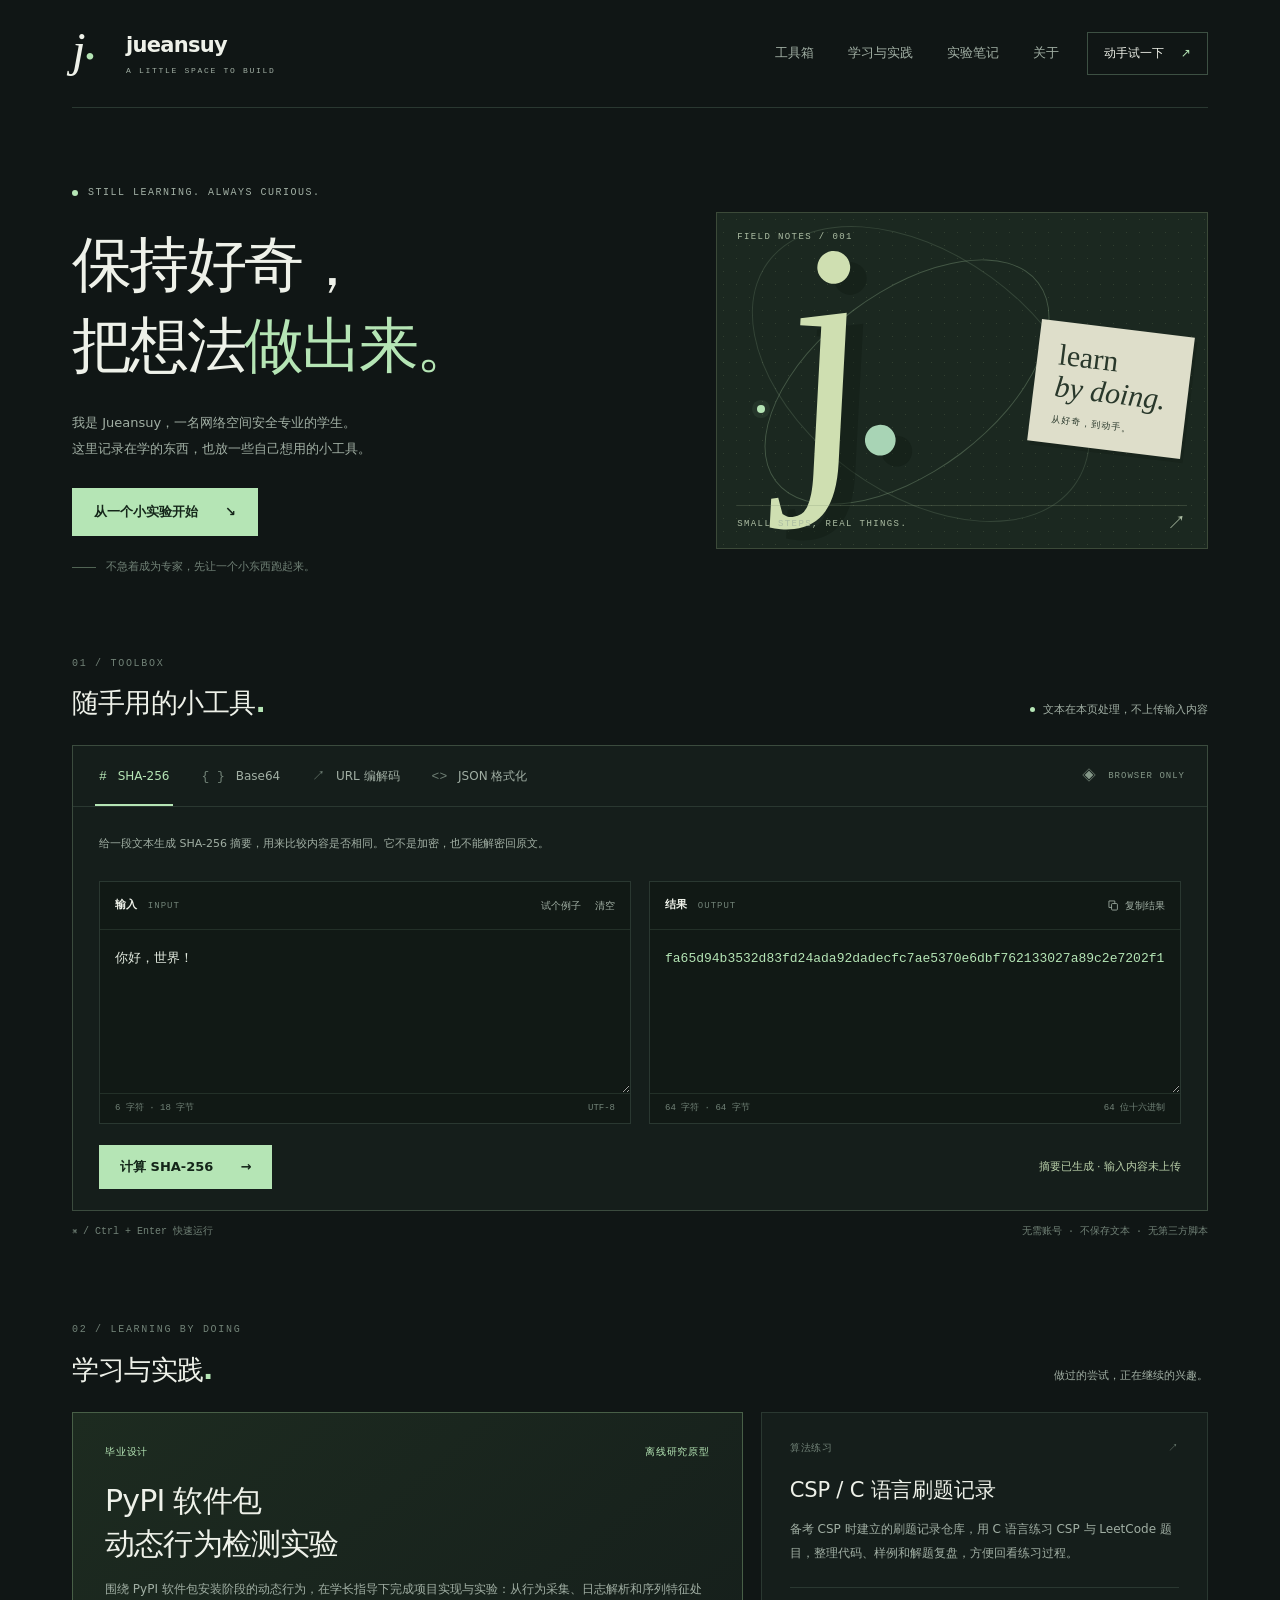
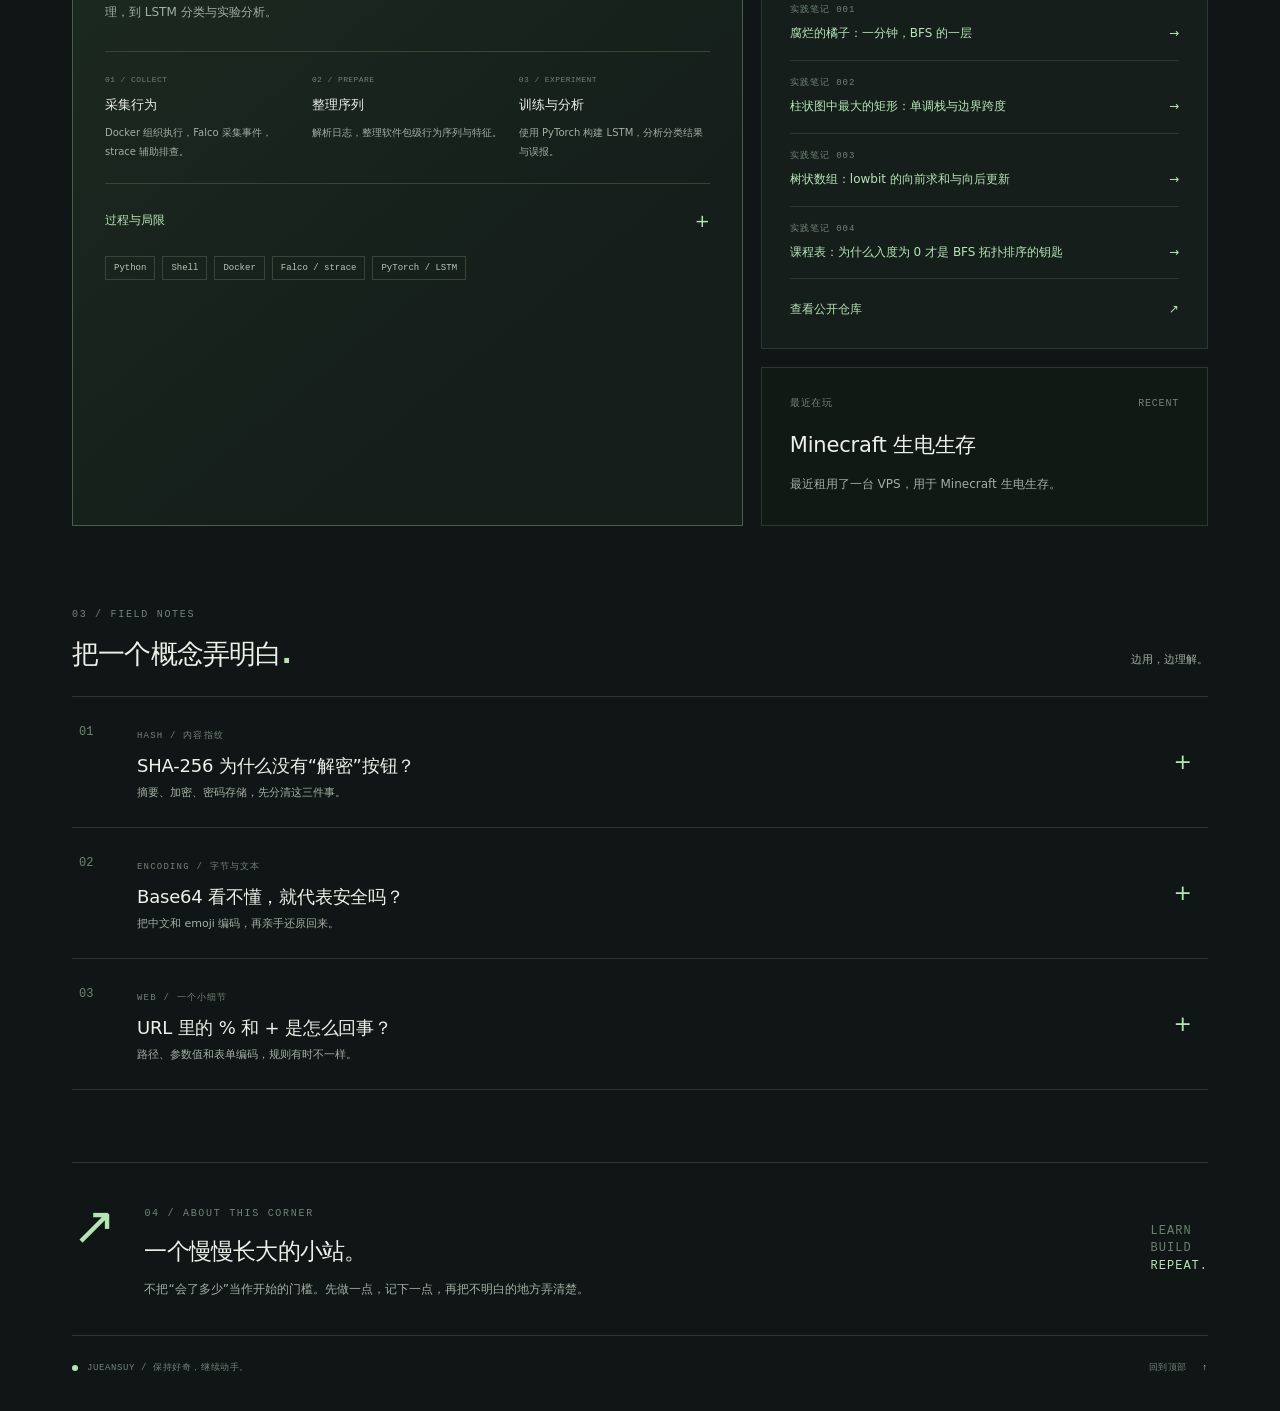
==== commit 1d048f0b: "Add practice note 004 (Course Schedule) and interactive demo" ====
--- a/index.html
+++ b/index.html
@@ -93,6 +93,7 @@
             <a class="project-note-link" href="./notes/rotting-oranges.html"><span class="project-note-label">实践笔记 001</span><span>腐烂的橘子：一分钟，BFS 的一层 <span aria-hidden="true">→</span></span></a>
             <a class="project-note-link" href="./notes/largest-rectangle.html"><span class="project-note-label">实践笔记 002</span><span>柱状图中最大的矩形：单调栈与边界跨度 <span aria-hidden="true">→</span></span></a>
             <a class="project-note-link" href="./notes/range-sum-mutable.html"><span class="project-note-label">实践笔记 003</span><span>树状数组：lowbit 的向前求和与向后更新 <span aria-hidden="true">→</span></span></a>
+            <a class="project-note-link" href="./notes/course-schedule.html"><span class="project-note-label">实践笔记 004</span><span>课程表：为什么入度为 0 才是 BFS 拓扑排序的钥匙 <span aria-hidden="true">→</span></span></a>
             <a class="project-link" href="https://github.com/JUEANSUY/csp" target="_blank" rel="noopener noreferrer">查看公开仓库 <span aria-hidden="true">↗</span></a>
           </article>
           <article class="project-card project-recent" aria-labelledby="minecraft-title">
--- a/style.css
+++ b/style.css
@@ -9,8 +9,8 @@
 @media(max-width:360px){.site-header nav{gap:8px 19px}.project-card,.project-featured{padding:20px}.project-featured h3{font-size:25px}.project-kicker{letter-spacing:.2px}.project-flow li>span{margin-right:8px}}
 .project-note-link{display:block;margin-top:22px;padding:15px 0;border-top:1px solid var(--line);border-bottom:1px solid var(--line);color:var(--mint);font-size:12px;line-height:1.8;overflow-wrap:anywhere}.project-note-label{display:block;font:9px/1.7 var(--mono);letter-spacing:1px;color:var(--subtle);margin-bottom:5px}.project-note-link>span:last-child{display:flex;align-items:center;justify-content:space-between;gap:12px}.project-note-link:hover>span:last-child{text-decoration:underline;text-underline-offset:4px}.project-note-link+.project-note-link{margin-top:-1px}
 .article-page .article-masthead{min-height:108px;display:flex;align-items:center;justify-content:space-between;gap:25px;border-bottom:1px solid var(--line)}.article-page .article-back{font-size:12px;color:var(--muted);white-space:nowrap}.article-page .article-back>span{color:var(--mint);margin-right:9px}.article-page .article-back:hover{color:var(--mint)}.article-page .article-intro{max-width:970px;padding:62px 0 48px;border-bottom:1px solid var(--line);margin-bottom:48px}.article-page .article-intro h1{font-size:43px;line-height:1.4;letter-spacing:-1.4px;margin:22px 0 20px;overflow-wrap:anywhere;font-weight:550}.article-page .article-deck{max-width:740px;font-size:15px;line-height:1.95;color:var(--muted);margin:0}.article-page .article-meta{display:flex;flex-wrap:wrap;gap:9px 21px;font:10px/1.8 var(--mono);color:var(--subtle);margin-top:25px}.article-page .article-layout{display:grid;grid-template-columns:minmax(0,780px) minmax(150px,1fr);gap:64px}.article-page .article-content{min-width:0}.article-page .article-section{margin:0 0 53px;scroll-margin-top:28px}.article-page .article-section h2{font-size:25px;margin:9px 0 19px;line-height:1.5;letter-spacing:-.5px;overflow-wrap:anywhere}.article-page .article-section p{font-size:14px;line-height:1.95;color:#b6c3b7;margin:15px 0}.article-page .article-section strong{color:var(--ink);font-weight:550}.article-page .article-section code{font:12px/1.7 var(--mono);color:var(--mint);background:#233328;padding:2px 5px;overflow-wrap:anywhere}.article-page .article-toc{position:sticky;top:34px;align-self:start;padding:5px 0 0 24px;border-left:1px solid var(--line)}.article-page .article-toc nav{display:flex;flex-direction:column;gap:15px;margin-top:23px}.article-page .article-toc nav a{font-size:12px;color:var(--muted)}.article-page .article-toc nav a:hover{color:var(--mint)}.article-page .article-toc>p{font-size:11px;line-height:1.9;color:var(--subtle);margin-top:33px}.article-page .article-steps{list-style:none;margin:24px 0;padding:0;border-top:1px solid var(--line)}.article-page .article-steps>li{display:flex;align-items:start;gap:20px;padding:23px 0;border-bottom:1px solid var(--line)}.article-page .article-step-number{font:11px/1.7 var(--mono);color:var(--subtle);padding-top:2px;flex:none}.article-page .article-steps h3{font-size:17px;line-height:1.6;margin:0 0 8px}.article-page .article-steps p{margin:0;font-size:13px}.article-page .article-insight{padding:22px 25px;border-left:2px solid var(--mint);background:#18251c}.article-page .article-insight p{margin:8px 0 0;font-size:13px}.article-page .article-code-panel{border:1px solid var(--line);background:var(--surface-deep);margin:23px 0 15px;min-width:0}.article-page .article-code-caption{display:flex;align-items:center;justify-content:space-between;gap:14px;padding:13px 18px;border-bottom:1px solid var(--line);font:10px/1.7 var(--mono);color:var(--subtle)}.article-page .article-code-caption a{color:var(--mint);font-size:10px}.article-page .article-code-panel pre{max-width:100%;overflow:auto;margin:0;padding:22px;tab-size:4;color:#c4d5bd;font:12px/1.85 var(--mono);overscroll-behavior-x:contain}.article-page .article-code-panel pre:focus-visible{outline:2px solid var(--mint);outline-offset:-2px}.article-page .article-code-panel pre code{background:transparent;padding:0;font:inherit;white-space:pre;overflow-wrap:normal;color:inherit}.article-page .article-section .article-small{font-size:11px;line-height:1.9;color:var(--subtle)}.article-page .article-review-list{margin:23px 0 0;border-top:1px solid var(--line)}.article-page .article-review-list>div{padding:20px 0;border-bottom:1px solid var(--line)}.article-page .article-review-list dt{font-size:15px;color:var(--ink);margin-bottom:9px}.article-page .article-review-list dt>span{color:var(--subtle);font:10px var(--mono);margin-right:13px}.article-page .article-review-list dd{margin:0;font-size:13px;line-height:1.95;color:#b6c3b7}.article-page .article-case-grid{display:grid;grid-template-columns:repeat(2,minmax(0,1fr));gap:13px;margin-top:24px}.article-page .article-case-grid>div{padding:22px;border:1px solid var(--line);background:var(--surface)}.article-page .article-case-result{font:10px/1.7 var(--mono);color:var(--mint)}.article-page .article-case-grid h3{font-size:17px;margin:11px 0 13px}.article-page .article-case-grid p{font-size:12px;margin:13px 0 0}.article-page .article-complexity{display:grid;grid-template-columns:repeat(2,minmax(0,1fr));gap:25px;border-top:1px solid var(--line);border-bottom:1px solid var(--line);padding:24px 0;margin:24px 0 12px}.article-page .article-complexity>div>span{font-size:11px;color:var(--muted);display:block}.article-page .article-complexity>div>strong{font:27px/1.5 var(--mono);display:block;color:var(--mint);margin-top:8px}.article-page .article-complexity p{font-size:12px;margin:9px 0 0}.article-page .article-sources{border-top:1px solid var(--line);padding-top:30px}.article-page .article-sources h2{font-size:21px}.article-page .article-sources p{font-size:12px}.article-page .article-sources ul{list-style:none;padding:0;margin:19px 0 0;display:flex;flex-direction:column;gap:10px}.article-page .article-sources li a{font-size:12px;color:var(--mint);overflow-wrap:anywhere}.article-page .article-sources a:hover{text-decoration:underline;text-underline-offset:4px}.article-page .article-sources li a>span{margin-left:8px}.article-page .site-footer{margin-top:7px}
-.article-page .orange-demo-panel{border:1px solid #435a43;background:linear-gradient(140deg,#1b2a1f,var(--surface) 80%);margin-top:24px}.article-page .orange-demo-heading{display:flex;justify-content:space-between;gap:15px;padding:15px 22px;border-bottom:1px solid #344735;font:10px/1.7 var(--mono);color:var(--muted)}.article-page .orange-demo-heading>span:first-child{color:var(--mint)}.article-page .orange-stage{display:grid;grid-template-columns:minmax(0,255px) minmax(0,1fr);align-items:center;gap:33px;padding:27px 24px}.article-page .orange-grid{display:grid;grid-template-columns:repeat(var(--orange-cols,3),minmax(0,1fr));gap:8px;max-width:255px;margin:0 auto}.article-page .orange-cell{min-width:0;aspect-ratio:1;display:flex;align-items:center;justify-content:center;font:26px/1.2 var(--mono);border:1px solid #35483a;background:#111b15;color:#748979}.article-page .orange-cell[data-value="1"]{background:#b5e5b5;color:#1b3522;border-color:#b5e5b5}.article-page .orange-cell[data-value="2"]{background:#704d35;color:#ffe5c7;border-color:#a77a51}.article-page .orange-cell[data-new="true"]{outline:2px solid #f8d59c;outline-offset:2px}.article-page .orange-legend{list-style:none;padding:0;margin:15px 0 0;display:flex;flex-wrap:wrap;justify-content:center;gap:9px 15px}.article-page .orange-legend>li{display:flex;gap:6px;align-items:center;color:var(--muted);font-size:10px}.article-page .orange-legend>li>span{display:inline-flex;justify-content:center;align-items:center;width:18px;height:18px;font:10px var(--mono);border:1px solid #35483a;color:#748979;background:#111b15}.article-page .orange-legend>li>span[data-value="1"]{background:var(--mint);color:#1b3522}.article-page .orange-legend>li>span[data-value="2"]{background:#704d35;color:#ffe5c7;border-color:#a77a51}.article-page .orange-readout{min-width:0}.article-page .orange-metrics{display:flex;gap:26px;flex-wrap:wrap}.article-page .orange-metrics>div>span{font-size:10px;color:var(--muted)}.article-page .orange-metrics p{font-size:10px;margin:3px 0 0;color:var(--subtle)}.article-page .orange-metrics p>strong{font:35px/1.35 var(--mono);color:var(--mint);margin-right:6px}.article-page #orange-status{font-size:12px;color:var(--ink);line-height:1.9;margin:18px 0 0;min-height:68px}.article-page .orange-reading-hint{font-size:10px;line-height:1.8;color:var(--subtle);margin:10px 0 0}.article-page .orange-controls{padding:20px 24px;border-top:1px solid #344735;display:flex;flex-direction:column;gap:17px}.article-page .orange-scenario-field{display:flex;align-items:center;gap:12px;min-width:0}.article-page .orange-scenario-field label{font-size:11px;color:var(--muted);flex:none}.article-page .orange-scenario-field select{max-width:100%;min-width:0;flex:1;border:1px solid #465d46;background:var(--surface-deep);border-radius:0;color:var(--ink);font:12px/1.5 var(--sans);padding:10px}.article-page .orange-scenario-field select:focus-visible{outline:2px solid var(--mint);outline-offset:3px}.article-page .orange-step-buttons{display:flex;flex-wrap:wrap;gap:9px}.article-page .orange-step-buttons button{border:1px solid #465d46;border-radius:0;background:transparent;color:var(--mint);padding:10px 14px;font:11px/1.5 var(--sans);min-height:39px}.article-page .orange-step-buttons #orange-next{background:var(--mint);border-color:var(--mint);color:#1b3522}.article-page .orange-step-buttons button:hover:enabled{border-color:var(--mint)}.article-page .orange-step-buttons button:disabled{opacity:.4}.article-page .orange-noscript{font-size:11px;color:var(--muted);padding:0 24px 18px}.article-page .histogram-demo-panel{border:1px solid #435a43;background:linear-gradient(140deg,#1b2a1f,var(--surface) 80%);margin-top:24px}.article-page .histogram-demo-heading{display:flex;justify-content:space-between;gap:15px;padding:15px 22px;border-bottom:1px solid #344735;font:10px/1.7 var(--mono);color:var(--muted)}.article-page .histogram-demo-heading>span:first-child{color:var(--mint)}.article-page .histogram-stage{display:grid;grid-template-columns:minmax(0,1.2fr) minmax(0,1fr);align-items:center;gap:33px;padding:27px 24px}.article-page .histogram-chart{display:flex;align-items:flex-end;justify-content:center;gap:10px;height:180px;padding:16px 12px 0;background:#111b15;border:1px solid #35483a;border-radius:2px}.article-page .histogram-col{display:flex;flex-direction:column;align-items:center;gap:6px;flex:1;max-width:44px;min-width:24px}.article-page .histogram-bar{width:100%;background:#233529;border:1px solid #3c5443;display:flex;align-items:flex-start;justify-content:center;padding-top:4px;transition:all .15s ease}.article-page .histogram-bar-val{font:12px/1 var(--mono);color:#8ca691}.article-page .histogram-idx-val{font:10px/1 var(--mono);color:var(--subtle);white-space:nowrap}.article-page .histogram-col[data-in-stack="true"] .histogram-bar{border-color:var(--mint);background:#1a3f28}.article-page .histogram-col[data-in-stack="true"] .histogram-bar-val{color:var(--mint);font-weight:600}.article-page .histogram-col[data-in-rect="true"] .histogram-bar{background:#2a4d34;box-shadow:inset 0 0 0 1px #598b67}.article-page .histogram-col[data-popped="true"] .histogram-bar{background:#704d35;border-color:#e09b67;box-shadow:0 0 8px #e09b6755}.article-page .histogram-col[data-popped="true"] .histogram-bar-val{color:#ffe5c7;font-weight:bold}.article-page .histogram-col[data-active="true"]{outline:2px dashed var(--mint);outline-offset:3px}.article-page .histogram-sentinel-col .sentinel-bar{background:#383228;border-color:#756545}.article-page .histogram-legend{list-style:none;padding:0;margin:15px 0 0;display:flex;flex-wrap:wrap;justify-content:center;gap:9px 15px}.article-page .histogram-legend>li{display:flex;gap:6px;align-items:center;color:var(--muted);font-size:10px}.article-page .legend-swatch{display:inline-block;width:14px;height:14px;border:1px solid #35483a}.article-page .swatch-stack{background:#1a3f28;border-color:var(--mint)}.article-page .swatch-active{background:transparent;border:2px dashed var(--mint)}.article-page .swatch-calc{background:#704d35;border-color:#e09b67}.article-page .swatch-rect{background:#2a4d34;border-color:#598b67}.article-page .histogram-readout{min-width:0}.article-page .histogram-metrics{display:flex;gap:20px;flex-wrap:wrap}.article-page .histogram-metrics>div>span{font-size:10px;color:var(--muted)}.article-page .histogram-metrics p{font-size:10px;margin:3px 0 0;color:var(--subtle)}.article-page .histogram-metrics p>strong{font:26px/1.35 var(--mono);color:var(--mint);margin-right:6px}.article-page #histogram-status{font-size:12px;color:var(--ink);line-height:1.9;margin:18px 0 0;min-height:68px}.article-page .histogram-reading-hint{font-size:10px;line-height:1.8;color:var(--subtle);margin:10px 0 0}.article-page .histogram-controls{padding:20px 24px;border-top:1px solid #344735;display:flex;flex-direction:column;gap:17px}.article-page .histogram-scenario-field{display:flex;align-items:center;gap:12px;min-width:0}.article-page .histogram-scenario-field label{font-size:11px;color:var(--muted);flex:none}.article-page .histogram-scenario-field select{max-width:100%;min-width:0;flex:1;border:1px solid #465d46;background:var(--surface-deep);border-radius:0;color:var(--ink);font:12px/1.5 var(--sans);padding:10px}.article-page .histogram-scenario-field select:focus-visible{outline:2px solid var(--mint);outline-offset:3px}.article-page .histogram-step-buttons{display:flex;flex-wrap:wrap;gap:9px}.article-page .histogram-step-buttons button{border:1px solid #465d46;border-radius:0;background:transparent;color:var(--mint);padding:10px 14px;font:11px/1.5 var(--sans);min-height:39px}.article-page .histogram-step-buttons #histogram-next{background:var(--mint);border-color:var(--mint);color:#1b3522}.article-page .histogram-step-buttons button:hover:enabled{border-color:var(--mint)}.article-page .histogram-step-buttons button:disabled{opacity:.4}.article-page .histogram-noscript{font-size:11px;color:var(--muted);padding:0 24px 18px}.article-page .fenwick-demo-panel{border:1px solid #435a43;background:linear-gradient(140deg,#1b2a1f,var(--surface) 80%);margin-top:24px}.article-page .fenwick-demo-heading{display:flex;justify-content:space-between;gap:15px;padding:15px 22px;border-bottom:1px solid #344735;font:10px/1.7 var(--mono);color:var(--muted)}.article-page .fenwick-demo-heading>span:first-child{color:var(--mint)}.article-page .fenwick-stage{display:grid;grid-template-columns:minmax(0,1.25fr) minmax(0,1fr);align-items:center;gap:33px;padding:27px 24px}.article-page .fenwick-visuals{display:flex;flex-direction:column;gap:18px}.article-page .fenwick-row{display:flex;flex-direction:column;gap:6px}.article-page .fenwick-row-label{font:10px/1.5 var(--mono);color:var(--subtle)}.article-page .fenwick-grid{display:flex;flex-wrap:wrap;gap:8px}.article-page .fenwick-cell{min-width:44px;flex:1;display:flex;flex-direction:column;align-items:center;justify-content:center;padding:8px 6px;border:1px solid #35483a;background:#111b15;transition:all .15s ease}.article-page .fenwick-num-cell{border-color:#3d5243}.article-page .fenwick-tree-cell{border-color:#34483a;background:#132118}.article-page .fenwick-val{font:16px/1.2 var(--mono);color:var(--ink);font-weight:600}.article-page .fenwick-sub{font:9px/1.4 var(--mono);color:var(--subtle);text-align:center;margin-top:4px}.article-page .fenwick-cell[data-active="true"]{border-color:var(--mint);background:#1e432a;box-shadow:0 0 10px #b5e5b533}.article-page .fenwick-cell[data-active="true"] .fenwick-val{color:var(--mint)}.article-page .fenwick-legend{list-style:none;padding:0;margin:10px 0 0;display:flex;flex-wrap:wrap;gap:9px 15px}.article-page .fenwick-legend>li{display:flex;gap:6px;align-items:center;color:var(--muted);font-size:10px}.article-page .swatch-tree{background:#132118;border-color:#34483a}.article-page .fenwick-readout{min-width:0}.article-page .fenwick-metrics{display:flex;gap:20px;flex-wrap:wrap}.article-page .fenwick-metrics>div>span{font-size:10px;color:var(--muted)}.article-page .fenwick-metrics p{font-size:10px;margin:3px 0 0;color:var(--subtle)}.article-page .fenwick-metrics p>strong{font:26px/1.35 var(--mono);color:var(--mint);margin-right:6px}.article-page #fenwick-status{font-size:12px;color:var(--ink);line-height:1.9;margin:18px 0 0;min-height:68px}.article-page .fenwick-reading-hint{font-size:10px;line-height:1.8;color:var(--subtle);margin:10px 0 0}.article-page .fenwick-controls{padding:20px 24px;border-top:1px solid #344735;display:flex;flex-direction:column;gap:17px}.article-page .fenwick-scenario-field{display:flex;align-items:center;gap:12px;min-width:0}.article-page .fenwick-scenario-field label{font-size:11px;color:var(--muted);flex:none}.article-page .fenwick-scenario-field select{max-width:100%;min-width:0;flex:1;border:1px solid #465d46;background:var(--surface-deep);border-radius:0;color:var(--ink);font:12px/1.5 var(--sans);padding:10px}.article-page .fenwick-scenario-field select:focus-visible{outline:2px solid var(--mint);outline-offset:3px}.article-page .fenwick-step-buttons{display:flex;flex-wrap:wrap;gap:9px}.article-page .fenwick-step-buttons button{border:1px solid #465d46;border-radius:0;background:transparent;color:var(--mint);padding:10px 14px;font:11px/1.5 var(--sans);min-height:39px}.article-page .fenwick-step-buttons #fenwick-next{background:var(--mint);border-color:var(--mint);color:#1b3522}.article-page .fenwick-step-buttons button:hover:enabled{border-color:var(--mint)}.article-page .fenwick-step-buttons button:disabled{opacity:.4}.article-page .fenwick-noscript{font-size:11px;color:var(--muted);padding:0 24px 18px}.article-nav{display:flex;justify-content:space-between;gap:16px;margin:45px 0 20px;padding:24px 0 0;border-top:1px solid var(--line)}.article-nav a{display:flex;flex-direction:column;gap:4px;font-size:13px;color:var(--mint);max-width:48%}.article-nav a:hover{text-decoration:underline;text-underline-offset:4px}.article-nav a.nav-next{margin-left:auto;text-align:right}.article-nav .nav-dir{font:10px/1.5 var(--mono);letter-spacing:1px;color:var(--subtle);text-transform:uppercase}
+.article-page .orange-demo-panel{border:1px solid #435a43;background:linear-gradient(140deg,#1b2a1f,var(--surface) 80%);margin-top:24px}.article-page .orange-demo-heading{display:flex;justify-content:space-between;gap:15px;padding:15px 22px;border-bottom:1px solid #344735;font:10px/1.7 var(--mono);color:var(--muted)}.article-page .orange-demo-heading>span:first-child{color:var(--mint)}.article-page .orange-stage{display:grid;grid-template-columns:minmax(0,255px) minmax(0,1fr);align-items:center;gap:33px;padding:27px 24px}.article-page .orange-grid{display:grid;grid-template-columns:repeat(var(--orange-cols,3),minmax(0,1fr));gap:8px;max-width:255px;margin:0 auto}.article-page .orange-cell{min-width:0;aspect-ratio:1;display:flex;align-items:center;justify-content:center;font:26px/1.2 var(--mono);border:1px solid #35483a;background:#111b15;color:#748979}.article-page .orange-cell[data-value="1"]{background:#b5e5b5;color:#1b3522;border-color:#b5e5b5}.article-page .orange-cell[data-value="2"]{background:#704d35;color:#ffe5c7;border-color:#a77a51}.article-page .orange-cell[data-new="true"]{outline:2px solid #f8d59c;outline-offset:2px}.article-page .orange-legend{list-style:none;padding:0;margin:15px 0 0;display:flex;flex-wrap:wrap;justify-content:center;gap:9px 15px}.article-page .orange-legend>li{display:flex;gap:6px;align-items:center;color:var(--muted);font-size:10px}.article-page .orange-legend>li>span{display:inline-flex;justify-content:center;align-items:center;width:18px;height:18px;font:10px var(--mono);border:1px solid #35483a;color:#748979;background:#111b15}.article-page .orange-legend>li>span[data-value="1"]{background:var(--mint);color:#1b3522}.article-page .orange-legend>li>span[data-value="2"]{background:#704d35;color:#ffe5c7;border-color:#a77a51}.article-page .orange-readout{min-width:0}.article-page .orange-metrics{display:flex;gap:26px;flex-wrap:wrap}.article-page .orange-metrics>div>span{font-size:10px;color:var(--muted)}.article-page .orange-metrics p{font-size:10px;margin:3px 0 0;color:var(--subtle)}.article-page .orange-metrics p>strong{font:35px/1.35 var(--mono);color:var(--mint);margin-right:6px}.article-page #orange-status{font-size:12px;color:var(--ink);line-height:1.9;margin:18px 0 0;min-height:68px}.article-page .orange-reading-hint{font-size:10px;line-height:1.8;color:var(--subtle);margin:10px 0 0}.article-page .orange-controls{padding:20px 24px;border-top:1px solid #344735;display:flex;flex-direction:column;gap:17px}.article-page .orange-scenario-field{display:flex;align-items:center;gap:12px;min-width:0}.article-page .orange-scenario-field label{font-size:11px;color:var(--muted);flex:none}.article-page .orange-scenario-field select{max-width:100%;min-width:0;flex:1;border:1px solid #465d46;background:var(--surface-deep);border-radius:0;color:var(--ink);font:12px/1.5 var(--sans);padding:10px}.article-page .orange-scenario-field select:focus-visible{outline:2px solid var(--mint);outline-offset:3px}.article-page .orange-step-buttons{display:flex;flex-wrap:wrap;gap:9px}.article-page .orange-step-buttons button{border:1px solid #465d46;border-radius:0;background:transparent;color:var(--mint);padding:10px 14px;font:11px/1.5 var(--sans);min-height:39px}.article-page .orange-step-buttons #orange-next{background:var(--mint);border-color:var(--mint);color:#1b3522}.article-page .orange-step-buttons button:hover:enabled{border-color:var(--mint)}.article-page .orange-step-buttons button:disabled{opacity:.4}.article-page .orange-noscript{font-size:11px;color:var(--muted);padding:0 24px 18px}.article-page .histogram-demo-panel{border:1px solid #435a43;background:linear-gradient(140deg,#1b2a1f,var(--surface) 80%);margin-top:24px}.article-page .histogram-demo-heading{display:flex;justify-content:space-between;gap:15px;padding:15px 22px;border-bottom:1px solid #344735;font:10px/1.7 var(--mono);color:var(--muted)}.article-page .histogram-demo-heading>span:first-child{color:var(--mint)}.article-page .histogram-stage{display:grid;grid-template-columns:minmax(0,1.2fr) minmax(0,1fr);align-items:center;gap:33px;padding:27px 24px}.article-page .histogram-chart{display:flex;align-items:flex-end;justify-content:center;gap:10px;height:180px;padding:16px 12px 0;background:#111b15;border:1px solid #35483a;border-radius:2px}.article-page .histogram-col{display:flex;flex-direction:column;align-items:center;gap:6px;flex:1;max-width:44px;min-width:24px}.article-page .histogram-bar{width:100%;background:#233529;border:1px solid #3c5443;display:flex;align-items:flex-start;justify-content:center;padding-top:4px;transition:all .15s ease}.article-page .histogram-bar-val{font:12px/1 var(--mono);color:#8ca691}.article-page .histogram-idx-val{font:10px/1 var(--mono);color:var(--subtle);white-space:nowrap}.article-page .histogram-col[data-in-stack="true"] .histogram-bar{border-color:var(--mint);background:#1a3f28}.article-page .histogram-col[data-in-stack="true"] .histogram-bar-val{color:var(--mint);font-weight:600}.article-page .histogram-col[data-in-rect="true"] .histogram-bar{background:#2a4d34;box-shadow:inset 0 0 0 1px #598b67}.article-page .histogram-col[data-popped="true"] .histogram-bar{background:#704d35;border-color:#e09b67;box-shadow:0 0 8px #e09b6755}.article-page .histogram-col[data-popped="true"] .histogram-bar-val{color:#ffe5c7;font-weight:bold}.article-page .histogram-col[data-active="true"]{outline:2px dashed var(--mint);outline-offset:3px}.article-page .histogram-sentinel-col .sentinel-bar{background:#383228;border-color:#756545}.article-page .histogram-legend{list-style:none;padding:0;margin:15px 0 0;display:flex;flex-wrap:wrap;justify-content:center;gap:9px 15px}.article-page .histogram-legend>li{display:flex;gap:6px;align-items:center;color:var(--muted);font-size:10px}.article-page .legend-swatch{display:inline-block;width:14px;height:14px;border:1px solid #35483a}.article-page .swatch-stack{background:#1a3f28;border-color:var(--mint)}.article-page .swatch-active{background:transparent;border:2px dashed var(--mint)}.article-page .swatch-calc{background:#704d35;border-color:#e09b67}.article-page .swatch-rect{background:#2a4d34;border-color:#598b67}.article-page .histogram-readout{min-width:0}.article-page .histogram-metrics{display:flex;gap:20px;flex-wrap:wrap}.article-page .histogram-metrics>div>span{font-size:10px;color:var(--muted)}.article-page .histogram-metrics p{font-size:10px;margin:3px 0 0;color:var(--subtle)}.article-page .histogram-metrics p>strong{font:26px/1.35 var(--mono);color:var(--mint);margin-right:6px}.article-page #histogram-status{font-size:12px;color:var(--ink);line-height:1.9;margin:18px 0 0;min-height:68px}.article-page .histogram-reading-hint{font-size:10px;line-height:1.8;color:var(--subtle);margin:10px 0 0}.article-page .histogram-controls{padding:20px 24px;border-top:1px solid #344735;display:flex;flex-direction:column;gap:17px}.article-page .histogram-scenario-field{display:flex;align-items:center;gap:12px;min-width:0}.article-page .histogram-scenario-field label{font-size:11px;color:var(--muted);flex:none}.article-page .histogram-scenario-field select{max-width:100%;min-width:0;flex:1;border:1px solid #465d46;background:var(--surface-deep);border-radius:0;color:var(--ink);font:12px/1.5 var(--sans);padding:10px}.article-page .histogram-scenario-field select:focus-visible{outline:2px solid var(--mint);outline-offset:3px}.article-page .histogram-step-buttons{display:flex;flex-wrap:wrap;gap:9px}.article-page .histogram-step-buttons button{border:1px solid #465d46;border-radius:0;background:transparent;color:var(--mint);padding:10px 14px;font:11px/1.5 var(--sans);min-height:39px}.article-page .histogram-step-buttons #histogram-next{background:var(--mint);border-color:var(--mint);color:#1b3522}.article-page .histogram-step-buttons button:hover:enabled{border-color:var(--mint)}.article-page .histogram-step-buttons button:disabled{opacity:.4}.article-page .histogram-noscript{font-size:11px;color:var(--muted);padding:0 24px 18px}.article-page .fenwick-demo-panel{border:1px solid #435a43;background:linear-gradient(140deg,#1b2a1f,var(--surface) 80%);margin-top:24px}.article-page .fenwick-demo-heading{display:flex;justify-content:space-between;gap:15px;padding:15px 22px;border-bottom:1px solid #344735;font:10px/1.7 var(--mono);color:var(--muted)}.article-page .fenwick-demo-heading>span:first-child{color:var(--mint)}.article-page .fenwick-stage{display:grid;grid-template-columns:minmax(0,1.25fr) minmax(0,1fr);align-items:center;gap:33px;padding:27px 24px}.article-page .fenwick-visuals{display:flex;flex-direction:column;gap:18px}.article-page .fenwick-row{display:flex;flex-direction:column;gap:6px}.article-page .fenwick-row-label{font:10px/1.5 var(--mono);color:var(--subtle)}.article-page .fenwick-grid{display:flex;flex-wrap:wrap;gap:8px}.article-page .fenwick-cell{min-width:44px;flex:1;display:flex;flex-direction:column;align-items:center;justify-content:center;padding:8px 6px;border:1px solid #35483a;background:#111b15;transition:all .15s ease}.article-page .fenwick-num-cell{border-color:#3d5243}.article-page .fenwick-tree-cell{border-color:#34483a;background:#132118}.article-page .fenwick-val{font:16px/1.2 var(--mono);color:var(--ink);font-weight:600}.article-page .fenwick-sub{font:9px/1.4 var(--mono);color:var(--subtle);text-align:center;margin-top:4px}.article-page .fenwick-cell[data-active="true"]{border-color:var(--mint);background:#1e432a;box-shadow:0 0 10px #b5e5b533}.article-page .fenwick-cell[data-active="true"] .fenwick-val{color:var(--mint)}.article-page .fenwick-legend{list-style:none;padding:0;margin:10px 0 0;display:flex;flex-wrap:wrap;gap:9px 15px}.article-page .fenwick-legend>li{display:flex;gap:6px;align-items:center;color:var(--muted);font-size:10px}.article-page .swatch-tree{background:#132118;border-color:#34483a}.article-page .fenwick-readout{min-width:0}.article-page .fenwick-metrics{display:flex;gap:20px;flex-wrap:wrap}.article-page .fenwick-metrics>div>span{font-size:10px;color:var(--muted)}.article-page .fenwick-metrics p{font-size:10px;margin:3px 0 0;color:var(--subtle)}.article-page .fenwick-metrics p>strong{font:26px/1.35 var(--mono);color:var(--mint);margin-right:6px}.article-page #fenwick-status{font-size:12px;color:var(--ink);line-height:1.9;margin:18px 0 0;min-height:68px}.article-page .fenwick-reading-hint{font-size:10px;line-height:1.8;color:var(--subtle);margin:10px 0 0}.article-page .fenwick-controls{padding:20px 24px;border-top:1px solid #344735;display:flex;flex-direction:column;gap:17px}.article-page .fenwick-scenario-field{display:flex;align-items:center;gap:12px;min-width:0}.article-page .fenwick-scenario-field label{font-size:11px;color:var(--muted);flex:none}.article-page .fenwick-scenario-field select{max-width:100%;min-width:0;flex:1;border:1px solid #465d46;background:var(--surface-deep);border-radius:0;color:var(--ink);font:12px/1.5 var(--sans);padding:10px}.article-page .fenwick-scenario-field select:focus-visible{outline:2px solid var(--mint);outline-offset:3px}.article-page .fenwick-step-buttons{display:flex;flex-wrap:wrap;gap:9px}.article-page .fenwick-step-buttons button{border:1px solid #465d46;border-radius:0;background:transparent;color:var(--mint);padding:10px 14px;font:11px/1.5 var(--sans);min-height:39px}.article-page .fenwick-step-buttons #fenwick-next{background:var(--mint);border-color:var(--mint);color:#1b3522}.article-page .fenwick-step-buttons button:hover:enabled{border-color:var(--mint)}.article-page .fenwick-step-buttons button:disabled{opacity:.4}.article-page .fenwick-noscript{font-size:11px;color:var(--muted);padding:0 24px 18px}.article-nav{display:flex;justify-content:space-between;gap:16px;margin:45px 0 20px;padding:24px 0 0;border-top:1px solid var(--line)}.article-nav a{display:flex;flex-direction:column;gap:4px;font-size:13px;color:var(--mint);max-width:48%}.article-nav a:hover{text-decoration:underline;text-underline-offset:4px}.article-nav a.nav-next{margin-left:auto;text-align:right}.article-nav .nav-dir{font:10px/1.5 var(--mono);letter-spacing:1px;color:var(--subtle);text-transform:uppercase}.article-page .course-demo-panel{border:1px solid #435a43;background:linear-gradient(140deg,#1b2a1f,var(--surface) 80%);margin-top:24px}.article-page .course-demo-heading{display:flex;justify-content:space-between;gap:15px;padding:15px 22px;border-bottom:1px solid #344735;font:10px/1.7 var(--mono);color:var(--muted)}.article-page .course-demo-heading>span:first-child{color:var(--mint)}.article-page .course-stage{display:grid;grid-template-columns:minmax(0,1.25fr) minmax(0,1fr);align-items:center;gap:33px;padding:27px 24px}.article-page .course-visuals{display:flex;flex-direction:column;gap:18px}.article-page .course-row{display:flex;flex-direction:column;gap:6px}.article-page .course-row-label{font:10px/1.5 var(--mono);color:var(--subtle)}.article-page .course-grid{display:flex;flex-wrap:wrap;gap:10px}.article-page .course-node{min-width:58px;flex:1;display:flex;flex-direction:column;align-items:center;justify-content:center;padding:10px 8px;border:1px solid #35483a;background:#111b15;transition:all .15s ease}.article-page .course-node-id{font:13px/1.2 var(--mono);color:var(--ink);font-weight:600}.article-page .course-node-indeg{font:10px/1.4 var(--mono);color:var(--subtle);margin-top:4px}.article-page .course-node[data-in-queue="true"]{border-color:var(--mint);background:#1a3f28;box-shadow:0 0 8px #b5e5b533}.article-page .course-node[data-in-queue="true"] .course-node-id{color:var(--mint)}.article-page .course-node[data-current="true"]{border-color:#f8d59c;background:#382d1c;outline:2px dashed #f8d59c;outline-offset:2px}.article-page .course-node[data-current="true"] .course-node-id{color:#ffe5c7}.article-page .course-node[data-learned="true"]{border-color:#34483a;background:#132118;opacity:.8}.article-page .course-node[data-learned="true"] .course-node-id{color:#8ca691}.article-page .course-edges{display:flex;flex-wrap:wrap;gap:8px}.article-page .course-edge-tag{font:11px/1.5 var(--mono);padding:3px 8px;border:1px solid #35483a;background:#111b15;color:var(--muted)}.article-page .course-edge-tag[data-satisfied="true"]{border-color:#486348;background:#1a2b1d;color:#8ca691;text-decoration:line-through;text-decoration-color:#587a5a}.article-page .course-legend{list-style:none;padding:0;margin:10px 0 0;display:flex;flex-wrap:wrap;gap:9px 15px}.article-page .course-legend>li{display:flex;gap:6px;align-items:center;color:var(--muted);font-size:10px}.article-page .swatch-current{background:#382d1c;border-color:#f8d59c}.article-page .swatch-queue{background:#1a3f28;border-color:var(--mint)}.article-page .swatch-learned{background:#132118;border-color:#34483a}.article-page .course-readout{min-width:0}.article-page .course-metrics{display:flex;gap:20px;flex-wrap:wrap}.article-page .course-metrics>div>span{font-size:10px;color:var(--muted)}.article-page .course-metrics p{font-size:10px;margin:3px 0 0;color:var(--subtle)}.article-page .course-metrics p>strong{font:24px/1.35 var(--mono);color:var(--mint);margin-right:6px}.article-page #course-status{font-size:12px;color:var(--ink);line-height:1.9;margin:18px 0 0;min-height:68px}.article-page .course-reading-hint{font-size:10px;line-height:1.8;color:var(--subtle);margin:10px 0 0}.article-page .course-controls{padding:20px 24px;border-top:1px solid #344735;display:flex;flex-direction:column;gap:17px}.article-page .course-scenario-field{display:flex;align-items:center;gap:12px;min-width:0}.article-page .course-scenario-field label{font-size:11px;color:var(--muted);flex:none}.article-page .course-scenario-field select{max-width:100%;min-width:0;flex:1;border:1px solid #465d46;background:var(--surface-deep);border-radius:0;color:var(--ink);font:12px/1.5 var(--sans);padding:10px}.article-page .course-scenario-field select:focus-visible{outline:2px solid var(--mint);outline-offset:3px}.article-page .course-step-buttons{display:flex;flex-wrap:wrap;gap:9px}.article-page .course-step-buttons button{border:1px solid #465d46;border-radius:0;background:transparent;color:var(--mint);padding:10px 14px;font:11px/1.5 var(--sans);min-height:39px}.article-page .course-step-buttons #course-next{background:var(--mint);border-color:var(--mint);color:#1b3522}.article-page .course-step-buttons button:hover:enabled{border-color:var(--mint)}.article-page .course-step-buttons button:disabled{opacity:.4}.article-page .course-noscript{font-size:11px;color:var(--muted);padding:0 24px 18px}
 @media(max-width:1050px){.article-page .article-layout{grid-template-columns:minmax(0,1fr);gap:0}.article-page .article-toc{position:static;order:-1;border-left:0;border-bottom:1px solid var(--line);padding:0 0 25px;margin-bottom:35px}.article-page .article-toc nav{flex-direction:row;flex-wrap:wrap;gap:12px 23px;margin-top:15px}.article-page .article-toc>p{display:none}.article-page .article-content{max-width:820px}.article-page .article-intro{padding-top:48px;margin-bottom:30px}}
-@media(max-width:640px){.article-page .article-masthead{min-height:86px;gap:17px}.article-page .article-back{font-size:10px}.article-page .article-back>span{margin-right:4px}.article-page .article-intro{padding:37px 0 29px;margin-bottom:24px}.article-page .article-intro h1{font-size:30px;line-height:1.45;letter-spacing:-.8px;margin:20px 0 18px}.article-page .article-deck{font-size:13px}.article-page .article-meta{font-size:9px;gap:7px 15px;margin-top:20px}.article-page .article-toc{margin-bottom:31px;padding-bottom:22px}.article-page .article-toc nav{gap:10px 19px}.article-page .article-toc nav a{font-size:11px}.article-page .article-section{margin-bottom:39px}.article-page .article-section h2{font-size:22px;margin:8px 0 15px}.article-page .article-section p{font-size:13px;line-height:1.95}.article-page .article-section code{font-size:11px}.article-page .article-steps>li{gap:13px;padding:20px 0}.article-page .article-steps h3{font-size:15px}.article-page .article-steps p{font-size:12px}.article-page .article-insight{padding:18px}.article-page .article-insight p{font-size:12px}.article-page .article-code-caption{padding:12px 13px;font-size:9px;flex-wrap:wrap;gap:7px}.article-page .article-code-caption a{font-size:9px}.article-page .article-code-panel pre{padding:17px 14px;font-size:11px}.article-page .article-review-list dt{font-size:14px}.article-page .article-review-list dd{font-size:12px}.article-page .article-case-grid{grid-template-columns:1fr;gap:11px;margin-top:20px}.article-page .article-case-grid>div{padding:20px}.article-page .article-case-grid h3{font-size:16px}.article-page .article-case-grid p{font-size:12px}.article-page .article-complexity{gap:18px;padding:21px 0}.article-page .article-complexity p{font-size:11px}.article-page .article-complexity>div>strong{font-size:24px}.article-page .article-sources h2{font-size:20px}.article-page .article-sources p{font-size:12px}.article-page .orange-demo-heading{padding:13px 17px;flex-wrap:wrap;gap:3px 15px;font-size:9px}.article-page .orange-stage{grid-template-columns:minmax(0,1fr);gap:22px;padding:23px 19px}.article-page .orange-grid{max-width:232px}.article-page .orange-cell{font-size:26px}.article-page .orange-readout{border-top:1px solid #344735;padding-top:18px}.article-page .orange-metrics{gap:38px}.article-page #orange-status{font-size:12px;min-height:0;margin-top:12px}.article-page .orange-reading-hint{font-size:10px}.article-page .orange-controls{padding:18px 17px;gap:16px}.article-page .orange-scenario-field{align-items:flex-start;flex-direction:column;gap:8px}.article-page .orange-scenario-field select{width:100%;font-size:11px}.article-page .orange-step-buttons{gap:8px}.article-page .orange-step-buttons button{padding:10px 11px;font-size:10px}.article-page .orange-noscript{font-size:11px}.article-page .histogram-demo-heading{padding:13px 17px;flex-wrap:wrap;gap:3px 15px;font-size:9px}.article-page .histogram-stage{grid-template-columns:minmax(0,1fr);gap:22px;padding:23px 19px}.article-page .histogram-chart{height:150px;padding:12px 8px 0;gap:6px}.article-page .histogram-col{max-width:36px;min-width:18px}.article-page .histogram-readout{border-top:1px solid #344735;padding-top:18px}.article-page .histogram-metrics{gap:24px}.article-page #histogram-status{font-size:12px;min-height:0;margin-top:12px}.article-page .histogram-reading-hint{font-size:10px}.article-page .histogram-controls{padding:18px 17px;gap:16px}.article-page .histogram-scenario-field{align-items:flex-start;flex-direction:column;gap:8px}.article-page .histogram-scenario-field select{width:100%;font-size:11px}.article-page .histogram-step-buttons{gap:8px}.article-page .histogram-step-buttons button{padding:10px 11px;font-size:10px}.article-page .histogram-noscript{font-size:11px}.article-page .fenwick-demo-heading{padding:13px 17px;flex-wrap:wrap;gap:3px 15px;font-size:9px}.article-page .fenwick-stage{grid-template-columns:minmax(0,1fr);gap:22px;padding:23px 19px}.article-page .fenwick-cell{min-width:36px;padding:6px 4px}.article-page .fenwick-val{font-size:14px}.article-page .fenwick-sub{font-size:8px}.article-page .fenwick-readout{border-top:1px solid #344735;padding-top:18px}.article-page #fenwick-status{font-size:12px;min-height:0;margin-top:12px}.article-page .fenwick-reading-hint{font-size:10px}.article-page .fenwick-controls{padding:18px 17px;gap:16px}.article-page .fenwick-scenario-field{align-items:flex-start;flex-direction:column;gap:8px}.article-page .fenwick-scenario-field select{width:100%;font-size:11px}.article-page .fenwick-step-buttons{gap:8px}.article-page .fenwick-step-buttons button{padding:10px 11px;font-size:10px}.article-page .fenwick-noscript{font-size:11px}.article-nav{flex-direction:column;gap:14px}.article-nav a{max-width:100%}.article-nav a.nav-next{text-align:left}.project-note-link{font-size:11px}}
-@media(max-width:360px){.article-page .article-intro h1{font-size:27px}.article-page .article-masthead{gap:10px}.article-page .article-back{font-size:9px}.article-page .article-section h2{font-size:21px}.article-page .article-complexity{grid-template-columns:1fr;gap:20px}.article-page .orange-stage{padding:20px 17px}.article-page .orange-step-buttons button{padding:10px 9px}.article-page .histogram-stage{padding:20px 17px}.article-page .histogram-step-buttons button{padding:10px 9px}.article-page .fenwick-stage{padding:20px 17px}.article-page .fenwick-step-buttons button{padding:10px 9px}}
+@media(max-width:640px){.article-page .article-masthead{min-height:86px;gap:17px}.article-page .article-back{font-size:10px}.article-page .article-back>span{margin-right:4px}.article-page .article-intro{padding:37px 0 29px;margin-bottom:24px}.article-page .article-intro h1{font-size:30px;line-height:1.45;letter-spacing:-.8px;margin:20px 0 18px}.article-page .article-deck{font-size:13px}.article-page .article-meta{font-size:9px;gap:7px 15px;margin-top:20px}.article-page .article-toc{margin-bottom:31px;padding-bottom:22px}.article-page .article-toc nav{gap:10px 19px}.article-page .article-toc nav a{font-size:11px}.article-page .article-section{margin-bottom:39px}.article-page .article-section h2{font-size:22px;margin:8px 0 15px}.article-page .article-section p{font-size:13px;line-height:1.95}.article-page .article-section code{font-size:11px}.article-page .article-steps>li{gap:13px;padding:20px 0}.article-page .article-steps h3{font-size:15px}.article-page .article-steps p{font-size:12px}.article-page .article-insight{padding:18px}.article-page .article-insight p{font-size:12px}.article-page .article-code-caption{padding:12px 13px;font-size:9px;flex-wrap:wrap;gap:7px}.article-page .article-code-caption a{font-size:9px}.article-page .article-code-panel pre{padding:17px 14px;font-size:11px}.article-page .article-review-list dt{font-size:14px}.article-page .article-review-list dd{font-size:12px}.article-page .article-case-grid{grid-template-columns:1fr;gap:11px;margin-top:20px}.article-page .article-case-grid>div{padding:20px}.article-page .article-case-grid h3{font-size:16px}.article-page .article-case-grid p{font-size:12px}.article-page .article-complexity{gap:18px;padding:21px 0}.article-page .article-complexity p{font-size:11px}.article-page .article-complexity>div>strong{font-size:24px}.article-page .article-sources h2{font-size:20px}.article-page .article-sources p{font-size:12px}.article-page .orange-demo-heading{padding:13px 17px;flex-wrap:wrap;gap:3px 15px;font-size:9px}.article-page .orange-stage{grid-template-columns:minmax(0,1fr);gap:22px;padding:23px 19px}.article-page .orange-grid{max-width:232px}.article-page .orange-cell{font-size:26px}.article-page .orange-readout{border-top:1px solid #344735;padding-top:18px}.article-page .orange-metrics{gap:38px}.article-page #orange-status{font-size:12px;min-height:0;margin-top:12px}.article-page .orange-reading-hint{font-size:10px}.article-page .orange-controls{padding:18px 17px;gap:16px}.article-page .orange-scenario-field{align-items:flex-start;flex-direction:column;gap:8px}.article-page .orange-scenario-field select{width:100%;font-size:11px}.article-page .orange-step-buttons{gap:8px}.article-page .orange-step-buttons button{padding:10px 11px;font-size:10px}.article-page .orange-noscript{font-size:11px}.article-page .histogram-demo-heading{padding:13px 17px;flex-wrap:wrap;gap:3px 15px;font-size:9px}.article-page .histogram-stage{grid-template-columns:minmax(0,1fr);gap:22px;padding:23px 19px}.article-page .histogram-chart{height:150px;padding:12px 8px 0;gap:6px}.article-page .histogram-col{max-width:36px;min-width:18px}.article-page .histogram-readout{border-top:1px solid #344735;padding-top:18px}.article-page .histogram-metrics{gap:24px}.article-page #histogram-status{font-size:12px;min-height:0;margin-top:12px}.article-page .histogram-reading-hint{font-size:10px}.article-page .histogram-controls{padding:18px 17px;gap:16px}.article-page .histogram-scenario-field{align-items:flex-start;flex-direction:column;gap:8px}.article-page .histogram-scenario-field select{width:100%;font-size:11px}.article-page .histogram-step-buttons{gap:8px}.article-page .histogram-step-buttons button{padding:10px 11px;font-size:10px}.article-page .histogram-noscript{font-size:11px}.article-page .fenwick-demo-heading{padding:13px 17px;flex-wrap:wrap;gap:3px 15px;font-size:9px}.article-page .fenwick-stage{grid-template-columns:minmax(0,1fr);gap:22px;padding:23px 19px}.article-page .fenwick-cell{min-width:36px;padding:6px 4px}.article-page .fenwick-val{font-size:14px}.article-page .fenwick-sub{font-size:8px}.article-page .fenwick-readout{border-top:1px solid #344735;padding-top:18px}.article-page #fenwick-status{font-size:12px;min-height:0;margin-top:12px}.article-page .fenwick-reading-hint{font-size:10px}.article-page .fenwick-controls{padding:18px 17px;gap:16px}.article-page .fenwick-scenario-field{align-items:flex-start;flex-direction:column;gap:8px}.article-page .fenwick-scenario-field select{width:100%;font-size:11px}.article-page .fenwick-step-buttons{gap:8px}.article-page .fenwick-step-buttons button{padding:10px 11px;font-size:10px}.article-page .fenwick-noscript{font-size:11px}.article-page .course-demo-heading{padding:13px 17px;flex-wrap:wrap;gap:3px 15px;font-size:9px}.article-page .course-stage{grid-template-columns:minmax(0,1fr);gap:22px;padding:23px 19px}.article-page .course-node{min-width:48px;padding:8px 6px}.article-page .course-node-id{font-size:12px}.article-page .course-node-indeg{font-size:9px}.article-page .course-readout{border-top:1px solid #344735;padding-top:18px}.article-page #course-status{font-size:12px;min-height:0;margin-top:12px}.article-page .course-reading-hint{font-size:10px}.article-page .course-controls{padding:18px 17px;gap:16px}.article-page .course-scenario-field{align-items:flex-start;flex-direction:column;gap:8px}.article-page .course-scenario-field select{width:100%;font-size:11px}.article-page .course-step-buttons{gap:8px}.article-page .course-step-buttons button{padding:10px 11px;font-size:10px}.article-page .course-noscript{font-size:11px}.article-nav{flex-direction:column;gap:14px}.article-nav a{max-width:100%}.article-nav a.nav-next{text-align:left}.project-note-link{font-size:11px}}
+@media(max-width:360px){.article-page .article-intro h1{font-size:27px}.article-page .article-masthead{gap:10px}.article-page .article-back{font-size:9px}.article-page .article-section h2{font-size:21px}.article-page .article-complexity{grid-template-columns:1fr;gap:20px}.article-page .orange-stage{padding:20px 17px}.article-page .orange-step-buttons button{padding:10px 9px}.article-page .histogram-stage{padding:20px 17px}.article-page .histogram-step-buttons button{padding:10px 9px}.article-page .fenwick-stage{padding:20px 17px}.article-page .fenwick-step-buttons button{padding:10px 9px}.article-page .course-stage{padding:20px 17px}.article-page .course-step-buttons button{padding:10px 9px}}
 @media(prefers-reduced-motion:reduce){html{scroll-behavior:auto}*,*::before,*::after{transition:none!important;animation:none!important}}
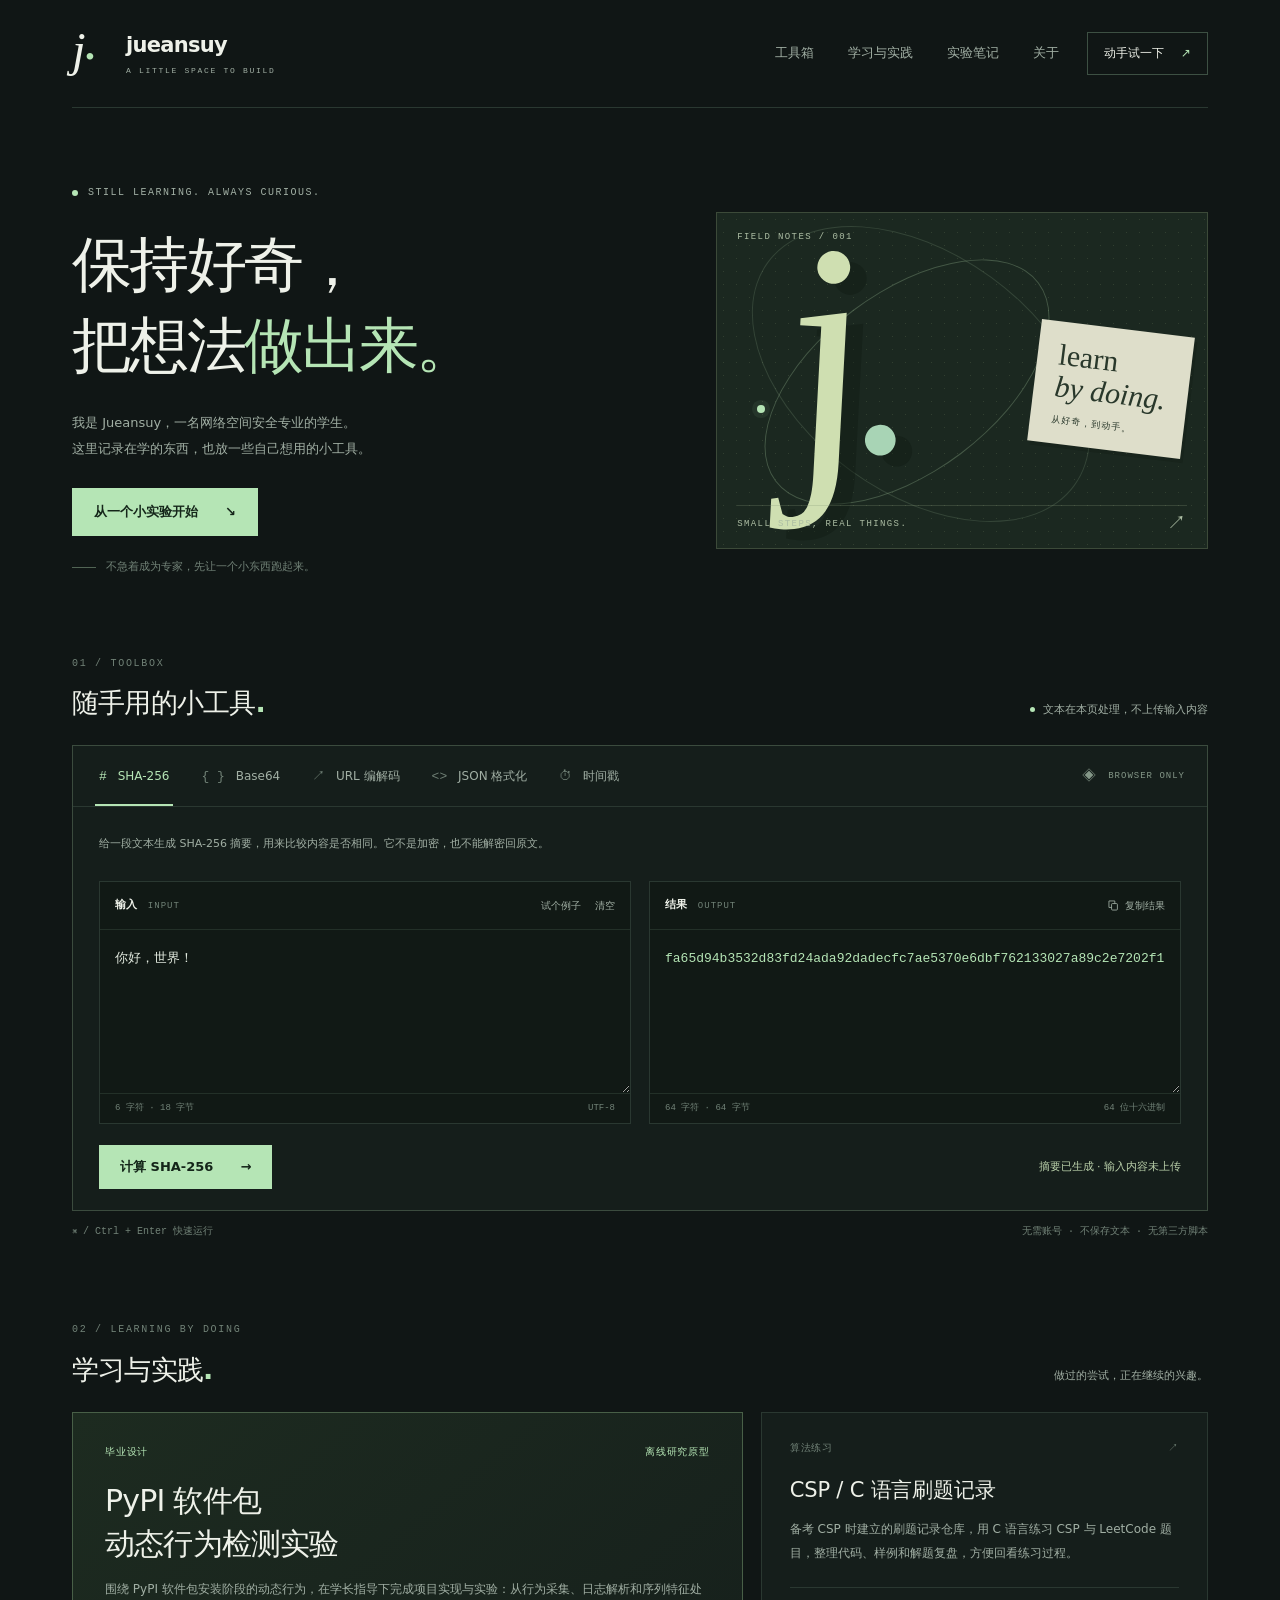
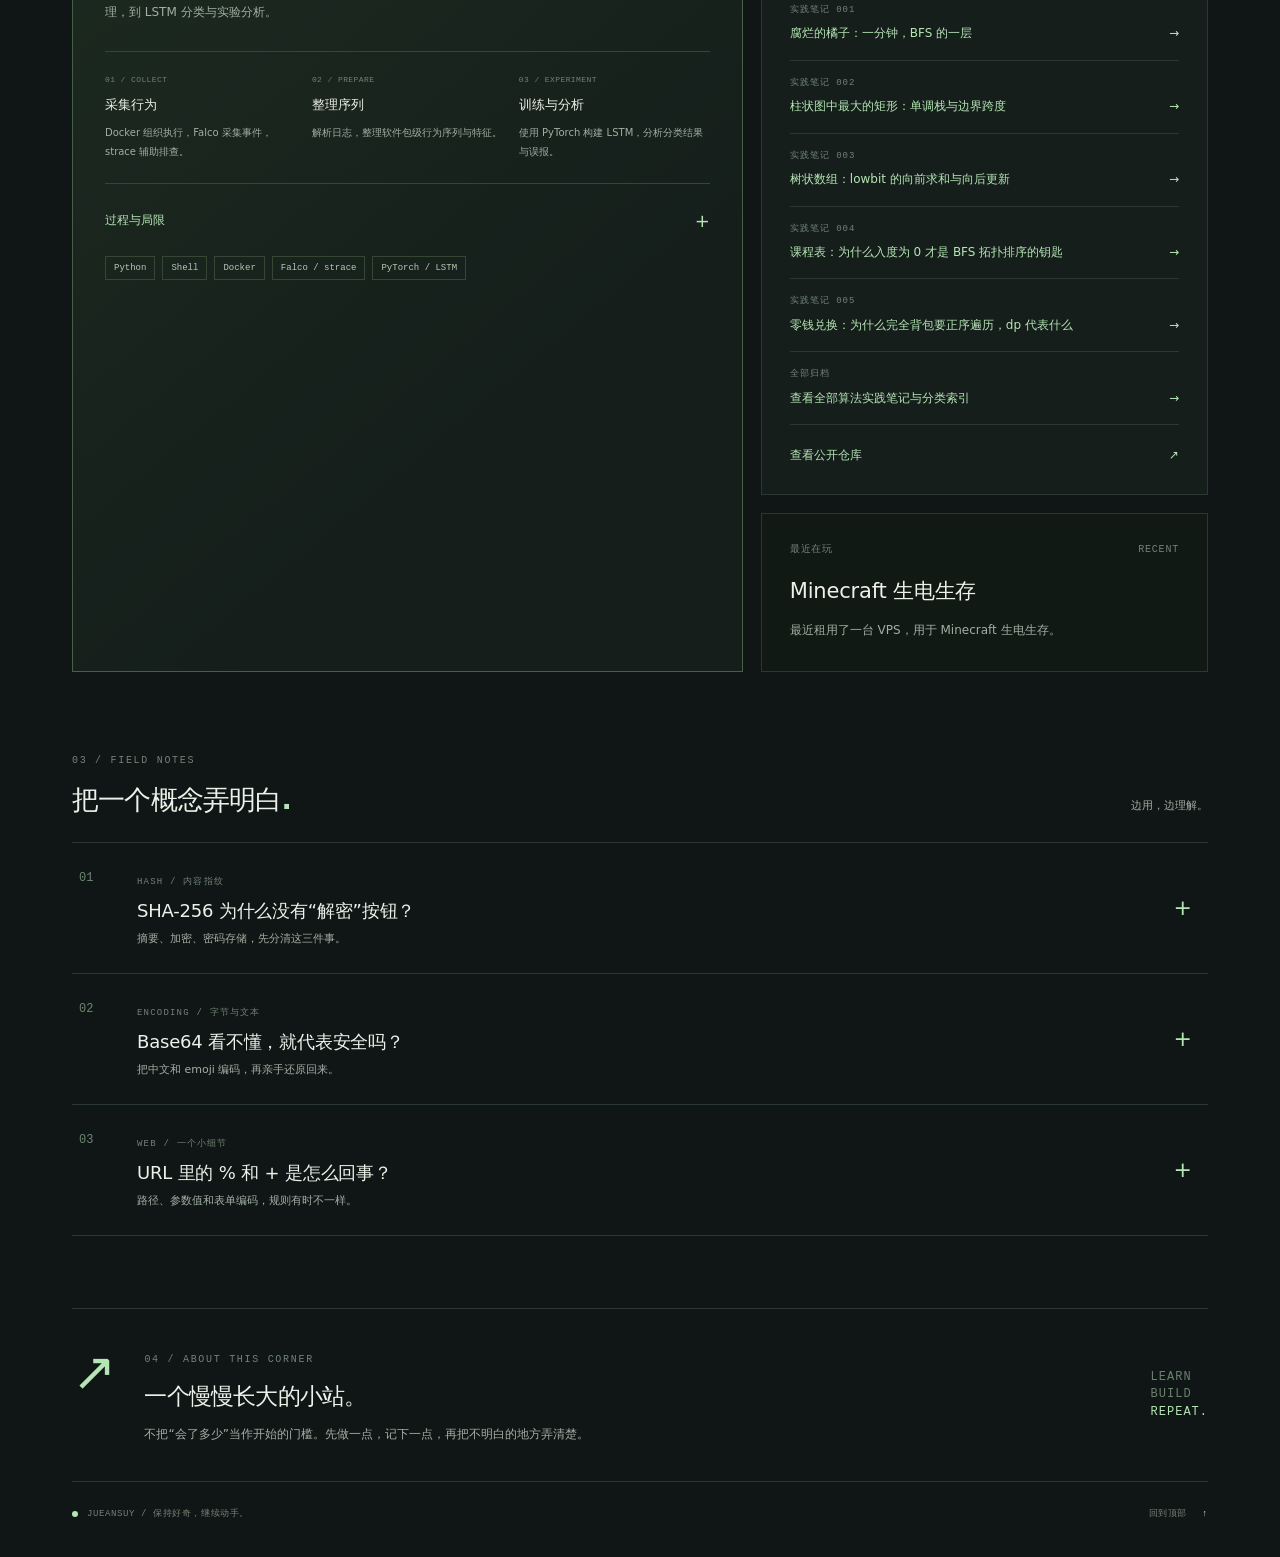
==== commit 7fdd6e7a: "Add notes archive, timestamp tool, practice note 005 (Coin Change), and SEO polish" ====
--- a/index.html
+++ b/index.html
@@ -3,8 +3,14 @@
 <head>
   <meta charset="UTF-8">
   <meta name="viewport" content="width=device-width, initial-scale=1">
-  <meta name="description" content="Jueansuy 的个人小站：记录学习，做一点有用的东西。SHA-256、Base64 与 URL 编解码均在浏览器本地完成。">
+  <meta name="description" content="Jueansuy 的个人小站：记录学习，做一点有用的东西。SHA-256、Base64、URL 编解码、JSON 格式化与 Unix 时间戳转换均在浏览器本地完成。">
   <meta name="theme-color" content="#101615">
+  <meta property="og:type" content="website">
+  <meta property="og:title" content="Jueansuy · 保持好奇，继续动手">
+  <meta property="og:description" content="Jueansuy 的个人小站：记录学习，做一点有用的东西。纯前端工具箱与 C 语言算法实践笔记。">
+  <meta property="og:url" content="https://www.jueansuy.cn/">
+  <meta property="og:site_name" content="Jueansuy">
+  <meta name="twitter:card" content="summary">
   <title>Jueansuy · 保持好奇，继续动手</title>
   <link rel="icon" type="image/svg+xml" href="./favicon.svg">
   <link rel="stylesheet" href="./style.css">
@@ -47,6 +53,7 @@
               <button type="button" class="tool-tab" id="tab-base64" role="tab" aria-selected="false" aria-controls="tool-panel" tabindex="-1" data-tool="base64"><span aria-hidden="true">{ }</span> Base64</button>
               <button type="button" class="tool-tab" id="tab-url" role="tab" aria-selected="false" aria-controls="tool-panel" tabindex="-1" data-tool="url"><span aria-hidden="true">↗</span> URL 编解码</button>
               <button type="button" class="tool-tab" id="tab-json" role="tab" aria-selected="false" aria-controls="tool-panel" tabindex="-1" data-tool="json"><span aria-hidden="true">&lt;&gt;</span> JSON 格式化</button>
+              <button type="button" class="tool-tab" id="tab-timestamp" role="tab" aria-selected="false" aria-controls="tool-panel" tabindex="-1" data-tool="timestamp"><span aria-hidden="true">⏱</span> 时间戳</button>
             </div>
             <span class="local-badge"><span aria-hidden="true">◈</span> BROWSER ONLY</span>
           </div>
@@ -94,6 +101,8 @@
             <a class="project-note-link" href="./notes/largest-rectangle.html"><span class="project-note-label">实践笔记 002</span><span>柱状图中最大的矩形：单调栈与边界跨度 <span aria-hidden="true">→</span></span></a>
             <a class="project-note-link" href="./notes/range-sum-mutable.html"><span class="project-note-label">实践笔记 003</span><span>树状数组：lowbit 的向前求和与向后更新 <span aria-hidden="true">→</span></span></a>
             <a class="project-note-link" href="./notes/course-schedule.html"><span class="project-note-label">实践笔记 004</span><span>课程表：为什么入度为 0 才是 BFS 拓扑排序的钥匙 <span aria-hidden="true">→</span></span></a>
+            <a class="project-note-link" href="./notes/coin-change.html"><span class="project-note-label">实践笔记 005</span><span>零钱兑换：为什么完全背包要正序遍历，dp 代表什么 <span aria-hidden="true">→</span></span></a>
+            <a class="project-note-link" href="./notes/index.html"><span class="project-note-label">全部归档</span><span>查看全部算法实践笔记与分类索引 <span aria-hidden="true">→</span></span></a>
             <a class="project-link" href="https://github.com/JUEANSUY/csp" target="_blank" rel="noopener noreferrer">查看公开仓库 <span aria-hidden="true">↗</span></a>
           </article>
           <article class="project-card project-recent" aria-labelledby="minecraft-title">
--- a/style.css
+++ b/style.css
@@ -1,16 +1,16 @@
 :root{color-scheme:dark;--bg:#101615;--surface:#151e1b;--surface-deep:#111915;--line:#2a3831;--line-soft:#233028;--ink:#eef1e9;--muted:#a1afa4;--subtle:#718277;--mint:#b5e5b5;--lime:#c2e9a6;--mono:Consolas,"SFMono-Regular",monospace;--sans:Inter,"Segoe UI","Microsoft YaHei",system-ui,sans-serif}*{box-sizing:border-box}html{scroll-behavior:smooth;scroll-padding-top:26px}body{margin:0;background:var(--bg);color:var(--ink);font-family:var(--sans);font-size:15px;line-height:1.7;-webkit-font-smoothing:antialiased}button,textarea{font:inherit}button,a,textarea{-webkit-tap-highlight-color:transparent}a{color:inherit;text-decoration:none}button{cursor:pointer}button:disabled{cursor:default;opacity:.45}[hidden]{display:none!important}button:focus-visible,a:focus-visible,summary:focus-visible{outline:2px solid var(--mint);outline-offset:5px}textarea:focus-visible{outline:2px solid var(--mint);outline-offset:-2px}::selection{background:#b5e5b5;color:#101615}.site-shell{max-width:1232px;margin:auto;padding:0 48px}.skip-link{position:fixed;top:-100px;left:16px;z-index:100;padding:10px 20px;background:var(--mint);color:var(--bg)}.skip-link:focus{top:12px}.site-header{height:108px;display:flex;align-items:center;justify-content:space-between;border-bottom:1px solid var(--line);gap:28px}.brand{display:flex;align-items:center;gap:14px;font-weight:650;font-size:21px;letter-spacing:-.7px}.brand-symbol{width:40px;height:44px;font-size:49px;line-height:37px;font-family:Georgia,serif;font-style:italic;letter-spacing:-7px;font-weight:500}.brand-symbol>span{color:var(--mint);font-size:28px;margin-left:6px}.brand-caption{font:8px/1.8 var(--mono);letter-spacing:1.7px;display:block;color:var(--muted)}.site-header nav{display:flex;gap:34px;margin-left:auto}.site-header nav a{font-size:13px;color:var(--muted);transition:color .2s}.site-header nav a:hover,.text-link:hover{color:var(--mint)}.header-link{font-size:12px;border:1px solid #3d5043;padding:10px 16px;white-space:nowrap}.header-link span{margin-left:13px;color:var(--mint)}.hero{display:grid;grid-template-columns:1.2fr 1fr;gap:54px;align-items:center;padding:77px 0 72px}.eyebrow{font:10px/1.5 var(--mono);letter-spacing:1.5px;color:var(--muted);display:flex;align-items:center;gap:10px}.status-dot{display:inline-block;flex:none;width:6px;height:6px;border-radius:50%;background:var(--mint)}h1{font-size:clamp(40px,4.7vw,61px);line-height:1.35;font-weight:560;letter-spacing:-2.6px;margin:24px 0}.mint{color:var(--mint)}.hero-description{font-size:13px;line-height:1.95;color:var(--muted);margin:0 0 27px}.button{border:0;display:inline-flex;align-items:center;justify-content:center;gap:27px;padding:13px 21px;font-size:13px;font-weight:600;line-height:1.4;transition:background .2s,transform .2s}.button-primary{background:var(--mint);color:#142519}.button-primary:hover:enabled,a.button-primary:hover{background:#cef4ca;transform:translateY(-1px)}.hero-button{padding:15px 22px}.hero-footnote{margin-top:22px;display:flex;align-items:center;gap:10px;color:var(--subtle);font-size:11px}.little-line{display:inline-block;width:24px;height:1px;background:#516454}.hero-art{height:337px;position:relative;overflow:hidden;background-color:#1b2820;background-image:radial-gradient(#54634a66 .7px,transparent .7px);background-size:13px 13px;border:1px solid #3c4a39;isolation:isolate}.art-corner{position:absolute;left:20px;right:20px;font:9px/1.5 var(--mono);letter-spacing:1.4px;color:#adbea4;z-index:3}.art-corner-top{top:18px}.art-corner-bottom{bottom:17px;display:flex;justify-content:space-between;border-top:1px solid #83967644;padding-top:12px}.art-corner-bottom span{font-size:19px;line-height:12px}.art-letter{position:absolute;left:65px;top:-23px;font:italic 310px/1.05 Georgia,serif;color:#cfdfb1;letter-spacing:-25px;z-index:1;text-shadow:15px 13px 0 #0f1a1266;transform:rotate(-7deg)}.art-letter span{color:#a8d4b5;font-size:260px}.orbit{position:absolute;border:1px solid #95b69155;border-radius:50%;width:330px;height:180px;transform:rotate(-37deg);top:79px;left:25px}.orbit-two{transform:rotate(36deg);width:380px;height:240px;top:41px;left:14px;border-color:#95b69133}.orbit-dot{position:absolute;left:40px;top:192px;width:8px;height:8px;background:var(--mint);border-radius:50%;z-index:3;box-shadow:0 0 0 5px #b5e5b511}.art-sticker{position:absolute;right:19px;top:115px;background:#dedeca;color:#29382b;padding:17px 21px;transform:rotate(7deg);z-index:2;font:30px/1.05 Georgia,serif;box-shadow:3px 4px 0 #0a140b33}.art-sticker em{font-weight:400}.art-sticker span{display:block;font:9px/1.6 var(--sans);margin-top:11px;letter-spacing:1.1px}.section-heading{display:flex;align-items:end;justify-content:space-between;gap:24px;margin-bottom:23px}.section-index{font:10px/1.6 var(--mono);letter-spacing:1.7px;color:var(--subtle)}h2{font-size:27px;line-height:1.4;font-weight:550;letter-spacing:-.8px;margin:10px 0 0}.section-heading>p{font-size:11px;line-height:1.6;color:var(--muted);margin:0 0 4px;display:flex;align-items:center;gap:8px}.section-heading .status-dot{width:5px;height:5px}.workbench{border:1px solid #3b4b3e;background:var(--surface)}.workbench-top{display:flex;align-items:center;justify-content:space-between;border-bottom:1px solid var(--line);padding:0 22px;gap:16px}.tool-tabs{display:flex;align-items:stretch;gap:24px}.tool-tab{color:var(--muted);background:transparent;border:0;padding:20px 4px 17px;font-size:12px;border-bottom:2px solid transparent;white-space:nowrap}.tool-tab>span{font:13px var(--mono);margin-right:7px;color:var(--subtle)}.tool-tab.active{color:var(--mint);border-bottom-color:var(--mint)}.tool-tab.active>span{color:var(--mint)}.local-badge{font:9px var(--mono);letter-spacing:1px;color:#849788;white-space:nowrap}.local-badge>span{font-size:14px;vertical-align:middle;margin-right:5px}.tool-description-row{display:flex;align-items:center;justify-content:space-between;gap:16px;min-height:74px;padding:14px 26px}.tool-description-row>p{font-size:11px;color:var(--muted);margin:0;line-height:1.8}.mode-controls{display:flex;border:1px solid #465944;padding:3px;flex:none}.mode-controls button{border:0;background:transparent;color:var(--muted);font-size:11px;line-height:1.3;padding:7px 13px}.mode-controls button[aria-pressed=true]{background:#334531;color:#e4efd9}.editors{display:grid;grid-template-columns:1fr 1fr;padding:0 26px;gap:18px}.editor{min-width:0;background:var(--surface-deep);border:1px solid var(--line);display:flex;flex-direction:column}.editor-heading{padding:12px 15px;display:flex;align-items:center;justify-content:space-between;border-bottom:1px solid var(--line-soft);gap:8px;min-height:48px}.editor-heading label{font-size:11px;font-weight:600;white-space:nowrap}.editor-heading label span{font:9px var(--mono);color:var(--subtle);margin-left:7px;letter-spacing:1px}.editor-actions{display:flex;gap:14px}.editor-actions button,.copy-button{background:transparent;border:0;color:var(--muted);font-size:10px;padding:2px 0}.editor-actions button:hover,.copy-button:hover:enabled{color:var(--mint)}.copy-button{display:flex;align-items:center;gap:5px;white-space:nowrap}.copy-button svg{width:13px;height:13px;fill:none;stroke:currentColor;stroke-width:1.3}.editor textarea{width:100%;min-height:163px;resize:vertical;border:0;border-radius:0;display:block;padding:17px 15px;background:transparent;color:#e2eadf;font:13px/1.9 var(--mono),"Microsoft YaHei",sans-serif;overflow-wrap:anywhere;white-space:pre-wrap}.output-editor textarea{color:var(--mint);word-break:break-all}.editor textarea::placeholder{color:#65796a;font-size:12px}.editor-meta{margin-top:auto;display:flex;justify-content:space-between;padding:8px 15px;border-top:1px solid var(--line-soft);font:9px/1.5 var(--mono);color:var(--subtle);gap:12px}.workbench-footer{display:flex;align-items:center;justify-content:space-between;gap:16px;padding:21px 26px}.run-actions{display:flex;gap:16px;align-items:center}.swap-button{border:0;background:transparent;color:var(--muted);font-size:11px;padding:8px 0;white-space:nowrap}.swap-button>span{margin-left:7px}#tool-status{font-size:11px;line-height:1.8;color:var(--muted);margin:0;text-align:right;max-width:48%;overflow-wrap:anywhere}#tool-status[data-state=error]{color:#f5b3a7}#tool-status[data-state=success]{color:#bad0aa}.toolbox-caption{display:flex;justify-content:space-between;gap:18px;font:10px/1.8 var(--mono);color:var(--subtle);margin-top:12px}.noscript-note{border:1px solid #a98650;padding:15px;color:#edd4ad}.notes-section{margin-top:74px}.note-list{border-top:1px solid var(--line)}.note{border-bottom:1px solid var(--line)}.note summary{list-style:none;cursor:pointer;display:flex;align-items:center;gap:28px;padding:24px 7px;transition:background .2s}.note summary::-webkit-details-marker{display:none}.note summary:hover{background:#18241a}.note-number{font:12px var(--mono);color:#6d8671;align-self:flex-start;padding-top:4px;min-width:30px}.note-category{font:9px var(--mono);letter-spacing:1.2px;color:var(--subtle)}h3{font-weight:500;font-size:18px;line-height:1.6;margin:5px 0 4px;letter-spacing:-.2px}.note summary p{font-size:11px;color:var(--muted);margin:0}.note-open{margin-left:auto;align-self:center;font-size:22px;font-weight:300;color:var(--mint);padding:0 9px}.note[open] .note-open{transform:rotate(45deg)}.note-body{max-width:810px;padding:0 58px 26px;font-size:13px;line-height:1.95;color:#b6c3b7}.note-body p:first-child{margin-top:0}.note-body code{font:11px var(--mono);padding:2px 5px;background:#26362a;color:var(--mint)}.text-link{background:transparent;border:0;padding:4px 0;font-size:12px;color:var(--mint)}.text-link span{margin-left:12px}.about-section{margin-top:72px;display:flex;gap:28px;align-items:center;border-top:1px solid var(--line);padding:36px 0}.about-mark{font-size:53px;line-height:1;color:var(--mint);align-self:flex-start}.about-section h2{font-size:23px}.about-section p{font-size:12px;color:var(--muted);margin-bottom:0;max-width:630px}.about-tag{margin-left:auto;font:12px/1.45 var(--mono);letter-spacing:1px;color:#6b816f;padding-left:20px}.about-tag span{color:var(--mint)}.site-footer{display:flex;justify-content:space-between;align-items:center;gap:20px;border-top:1px solid var(--line);padding:24px 0 35px;font:9px/1.8 var(--mono);letter-spacing:.6px;color:var(--subtle)}.site-footer>span{display:flex;align-items:center;gap:9px}.site-footer a{white-space:nowrap}.site-footer a span{margin-left:9px;color:var(--mint)}
 @media(min-width:1500px){.site-shell{max-width:1310px}.hero{gap:100px}.hero-art{height:365px}.art-letter{top:-12px;left:90px}.art-sticker{right:23px;top:130px}.orbit{left:55px;top:94px}.orbit-two{left:39px;top:55px}}
 @media(max-width:900px){.site-shell{padding:0 28px}.site-header{height:92px;gap:16px}.site-header nav{gap:22px}.header-link{display:none}.hero{gap:28px;padding:56px 0 58px;grid-template-columns:1.15fr 1fr}h1{font-size:45px;letter-spacing:-2px}.hero-art{height:310px}.art-letter{left:25px;top:0;font-size:275px}.art-letter span{font-size:220px}.art-sticker{right:12px;top:132px;font-size:23px;padding:14px}.orbit{left:-25px}.orbit-two{left:-40px}.art-corner{font-size:8px}.tool-tabs{gap:20px}.local-badge{display:none}.section-heading>p{max-width:210px}.editors{padding:0 20px;gap:12px}.tool-description-row{padding:14px 20px}.workbench-footer{padding:19px 20px;flex-wrap:wrap}#tool-status{max-width:100%;text-align:left}.hero-description{font-size:12px}.desktop-break{display:none}.run-actions{flex-wrap:wrap}}
-@media(max-width:640px){.site-shell{padding:0 20px}.site-header{height:83px;gap:12px}.brand{font-size:19px;gap:9px}.brand-caption{font-size:7px;letter-spacing:1px}.brand-symbol{width:31px}.site-header nav{gap:15px}.site-header nav a{font-size:11px}.hero{grid-template-columns:1fr;padding:40px 0 43px;gap:32px}.eyebrow{font-size:8px;letter-spacing:1.2px}h1{font-size:48px;line-height:1.3;letter-spacing:-2.2px;margin:20px 0}.hero-description{font-size:12px}.hero-art{height:224px}.art-letter{font-size:225px;top:-32px;left:60px;letter-spacing:-20px}.art-letter span{font-size:190px}.art-sticker{right:30px;top:60px;font-size:26px;padding:15px 20px}.art-corner-top{top:13px}.art-corner-bottom{bottom:13px;padding-top:8px}.orbit{left:40px;top:30px;width:260px;height:140px}.orbit-two{left:10px;top:-12px;width:310px;height:210px}.orbit-dot{left:39px;top:129px}.hero-footnote{margin-top:17px;font-size:10px}.section-heading{align-items:start;flex-direction:column;gap:10px;margin-bottom:19px}.section-heading>p{max-width:none;margin:0;font-size:10px}.section-index{font-size:9px}h2{font-size:25px;margin-top:8px}.workbench-top{padding:0 13px}.tool-tabs{width:100%;gap:0;justify-content:space-between}.tool-tab{padding:17px 3px 14px;font-size:11px}.tool-tab>span{margin-right:4px;font-size:11px}.tool-description-row{padding:16px;gap:12px;align-items:flex-start;flex-direction:column;min-height:0}.tool-description-row>p{font-size:11px}.editors{grid-template-columns:1fr;padding:0 15px;gap:12px}.editor textarea{min-height:145px;padding:13px;font-size:12px}.editor-heading{padding:11px 13px}.editor-meta{padding:8px 13px}.output-editor textarea{min-height:130px}.workbench-footer{padding:18px 15px;gap:12px;align-items:flex-start;flex-direction:column}.run-actions{gap:13px;width:100%}.run-actions>.button{flex:1;padding:13px 12px;font-size:12px;gap:12px}.swap-button{font-size:10px}#tool-status{font-size:10px}.toolbox-caption{font-size:9px;flex-direction:column;gap:2px}.notes-section{margin-top:49px}.note summary{gap:13px;padding:20px 0}.note-number{font-size:10px;min-width:20px}.note-category{font-size:8px;letter-spacing:.7px}h3{font-size:15px;line-height:1.55}.note summary p{font-size:10px}.note-open{font-size:20px;padding:0 3px}.note-body{padding:0 15px 22px 33px;font-size:12px}.about-section{margin-top:46px;padding:28px 0;gap:15px;align-items:flex-start}.about-mark{font-size:34px}.about-section h2{font-size:21px}.about-section p{font-size:11px}.about-tag{display:none}.site-footer{font-size:8px;letter-spacing:0;padding:20px 0 26px;align-items:flex-start}.site-footer>span{max-width:220px}.site-footer .status-dot{width:4px;height:4px;margin-top:4px}}
+@media(max-width:640px){.site-shell{padding:0 20px}.site-header{height:83px;gap:12px}.brand{font-size:19px;gap:9px}.brand-caption{font-size:7px;letter-spacing:1px}.brand-symbol{width:31px}.site-header nav{gap:15px}.site-header nav a{font-size:11px}.hero{grid-template-columns:1fr;padding:40px 0 43px;gap:32px}.eyebrow{font-size:8px;letter-spacing:1.2px}h1{font-size:48px;line-height:1.3;letter-spacing:-2.2px;margin:20px 0}.hero-description{font-size:12px}.hero-art{height:224px}.art-letter{font-size:225px;top:-32px;left:60px;letter-spacing:-20px}.art-letter span{font-size:190px}.art-sticker{right:30px;top:60px;font-size:26px;padding:15px 20px}.art-corner-top{top:13px}.art-corner-bottom{bottom:13px;padding-top:8px}.orbit{left:40px;top:30px;width:260px;height:140px}.orbit-two{left:10px;top:-12px;width:310px;height:210px}.orbit-dot{left:39px;top:129px}.hero-footnote{margin-top:17px;font-size:10px}.section-heading{align-items:start;flex-direction:column;gap:10px;margin-bottom:19px}.section-heading>p{max-width:none;margin:0;font-size:10px}.section-index{font-size:9px}h2{font-size:25px;margin-top:8px}.workbench-top{padding:0 13px;overflow-x:auto;-webkit-overflow-scrolling:touch;scrollbar-width:none}.workbench-top::-webkit-scrollbar{display:none}.tool-tabs{width:max-content;min-width:100%;gap:14px;justify-content:flex-start}.tool-tab{padding:17px 3px 14px;font-size:11px}.tool-tab>span{margin-right:4px;font-size:11px}.tool-description-row{padding:16px;gap:12px;align-items:flex-start;flex-direction:column;min-height:0}.tool-description-row>p{font-size:11px}.editors{grid-template-columns:1fr;padding:0 15px;gap:12px}.editor textarea{min-height:145px;padding:13px;font-size:12px}.editor-heading{padding:11px 13px}.editor-meta{padding:8px 13px}.output-editor textarea{min-height:130px}.workbench-footer{padding:18px 15px;gap:12px;align-items:flex-start;flex-direction:column}.run-actions{gap:13px;width:100%}.run-actions>.button{flex:1;padding:13px 12px;font-size:12px;gap:12px}.swap-button{font-size:10px}#tool-status{font-size:10px}.toolbox-caption{font-size:9px;flex-direction:column;gap:2px}.notes-section{margin-top:49px}.note summary{gap:13px;padding:20px 0}.note-number{font-size:10px;min-width:20px}.note-category{font-size:8px;letter-spacing:.7px}h3{font-size:15px;line-height:1.55}.note summary p{font-size:10px}.note-open{font-size:20px;padding:0 3px}.note-body{padding:0 15px 22px 33px;font-size:12px}.about-section{margin-top:46px;padding:28px 0;gap:15px;align-items:flex-start}.about-mark{font-size:34px}.about-section h2{font-size:21px}.about-section p{font-size:11px}.about-tag{display:none}.site-footer{font-size:8px;letter-spacing:0;padding:20px 0 26px;align-items:flex-start}.site-footer>span{max-width:220px}.site-footer .status-dot{width:4px;height:4px;margin-top:4px}}
 @media(max-width:360px){.site-shell{padding:0 15px}.site-header nav{gap:11px}.brand-caption{display:none}.brand{font-size:18px}.site-header{height:73px}h1{font-size:41px}.hero-art{height:205px}.art-letter{left:35px;top:-40px}.art-sticker{right:15px;top:56px;font-size:24px}.tool-tab{font-size:10px}.tool-tab>span{font-size:10px;margin-right:3px}.editor-actions{gap:10px}.editor-heading label span{font-size:8px;margin-left:5px}.copy-button{font-size:9px}.run-actions{gap:8px}.swap-button{font-size:9px}.hero-footnote{font-size:9px}.section-heading h2{font-size:23px}.site-footer{gap:8px}}
 .practice-section{margin-top:74px}.practice-grid{display:grid;grid-template-columns:minmax(0,1.5fr) minmax(0,1fr);gap:18px}.project-card{min-width:0;display:flex;flex-direction:column;padding:28px;border:1px solid var(--line);background:var(--surface)}.project-featured{grid-row:span 2;background:linear-gradient(140deg,#1d2b20,var(--surface) 70%);border-color:#485f47;padding:32px}.project-kicker{display:flex;justify-content:space-between;align-items:center;flex-wrap:wrap;gap:8px;font:10px/1.6 var(--mono);letter-spacing:.8px;color:var(--subtle)}.project-featured .project-kicker{color:var(--mint)}.project-card h3{margin:18px 0 12px;font-size:21px;line-height:1.5;overflow-wrap:anywhere}.project-featured h3{font-size:30px;line-height:1.45;letter-spacing:-.8px}.project-description{margin:0;color:var(--muted);font-size:12px;line-height:1.95}.project-flow{display:grid;grid-template-columns:repeat(3,minmax(0,1fr));gap:16px;margin:27px 0 24px;padding:22px 0;border-top:1px solid #344735;border-bottom:1px solid #344735;list-style:none}.project-flow li{min-width:0}.project-flow li>span{display:block;color:var(--subtle);font:8px/1.6 var(--mono);letter-spacing:.4px;overflow-wrap:anywhere}.project-flow strong{display:block;font-size:13px;font-weight:500;margin-top:7px}.project-flow p{color:var(--muted);font-size:10px;line-height:1.9;margin:7px 0 0}.project-details{font-size:12px;color:var(--muted)}.project-details summary{list-style:none;cursor:pointer;display:flex;align-items:center;justify-content:space-between;color:var(--mint);padding:2px 0}.project-details summary::-webkit-details-marker{display:none}.project-details summary>span{font-size:18px;line-height:1}.project-details[open] summary>span{transform:rotate(45deg)}.project-details p{font-size:11px;line-height:1.95;margin:12px 0 0}.project-tags{display:flex;flex-wrap:wrap;gap:7px;padding:0;margin:23px 0 0;list-style:none}.project-tags li{font:9px/1.6 var(--mono);color:#b7c7b5;border:1px solid #344735;padding:4px 8px;overflow-wrap:anywhere}.project-link{display:flex;align-items:center;justify-content:space-between;gap:16px;font-size:12px;color:var(--mint);padding-top:20px;margin-top:auto}.project-link:hover{text-decoration:underline;text-underline-offset:4px}.project-recent{background:var(--surface-deep)}
 @media(max-width:900px){.practice-grid{grid-template-columns:minmax(0,1.25fr) minmax(0,1fr);gap:14px}.project-card{padding:23px}.project-featured{padding:25px}.project-featured h3{font-size:25px}.project-card:not(.project-featured) h3{font-size:19px}.project-flow{grid-template-columns:1fr;gap:15px;margin:22px 0}.project-flow li>span{display:inline-block;margin-right:12px}.project-flow strong{display:inline-block;margin-top:0}.project-flow p{margin-top:4px}}
 @media(max-width:640px){.site-header{height:auto;min-height:105px;flex-wrap:wrap;gap:14px;padding:17px 0}.site-header nav{flex-basis:100%;margin-left:0;flex-wrap:wrap;gap:8px 23px}.site-header nav a{white-space:nowrap}.practice-section{margin-top:49px}.practice-grid{grid-template-columns:minmax(0,1fr);gap:14px}.project-featured{grid-row:auto}.project-card,.project-featured{padding:23px}.project-featured h3{font-size:27px;margin-top:17px}.project-flow{gap:17px}.project-kicker{font-size:9px}.project-title-break{display:none}.project-card:not(.project-featured) h3{font-size:20px}.project-link{padding-top:18px}.project-tags{margin-top:19px}}
 @media(max-width:360px){.site-header nav{gap:8px 19px}.project-card,.project-featured{padding:20px}.project-featured h3{font-size:25px}.project-kicker{letter-spacing:.2px}.project-flow li>span{margin-right:8px}}
 .project-note-link{display:block;margin-top:22px;padding:15px 0;border-top:1px solid var(--line);border-bottom:1px solid var(--line);color:var(--mint);font-size:12px;line-height:1.8;overflow-wrap:anywhere}.project-note-label{display:block;font:9px/1.7 var(--mono);letter-spacing:1px;color:var(--subtle);margin-bottom:5px}.project-note-link>span:last-child{display:flex;align-items:center;justify-content:space-between;gap:12px}.project-note-link:hover>span:last-child{text-decoration:underline;text-underline-offset:4px}.project-note-link+.project-note-link{margin-top:-1px}
-.article-page .article-masthead{min-height:108px;display:flex;align-items:center;justify-content:space-between;gap:25px;border-bottom:1px solid var(--line)}.article-page .article-back{font-size:12px;color:var(--muted);white-space:nowrap}.article-page .article-back>span{color:var(--mint);margin-right:9px}.article-page .article-back:hover{color:var(--mint)}.article-page .article-intro{max-width:970px;padding:62px 0 48px;border-bottom:1px solid var(--line);margin-bottom:48px}.article-page .article-intro h1{font-size:43px;line-height:1.4;letter-spacing:-1.4px;margin:22px 0 20px;overflow-wrap:anywhere;font-weight:550}.article-page .article-deck{max-width:740px;font-size:15px;line-height:1.95;color:var(--muted);margin:0}.article-page .article-meta{display:flex;flex-wrap:wrap;gap:9px 21px;font:10px/1.8 var(--mono);color:var(--subtle);margin-top:25px}.article-page .article-layout{display:grid;grid-template-columns:minmax(0,780px) minmax(150px,1fr);gap:64px}.article-page .article-content{min-width:0}.article-page .article-section{margin:0 0 53px;scroll-margin-top:28px}.article-page .article-section h2{font-size:25px;margin:9px 0 19px;line-height:1.5;letter-spacing:-.5px;overflow-wrap:anywhere}.article-page .article-section p{font-size:14px;line-height:1.95;color:#b6c3b7;margin:15px 0}.article-page .article-section strong{color:var(--ink);font-weight:550}.article-page .article-section code{font:12px/1.7 var(--mono);color:var(--mint);background:#233328;padding:2px 5px;overflow-wrap:anywhere}.article-page .article-toc{position:sticky;top:34px;align-self:start;padding:5px 0 0 24px;border-left:1px solid var(--line)}.article-page .article-toc nav{display:flex;flex-direction:column;gap:15px;margin-top:23px}.article-page .article-toc nav a{font-size:12px;color:var(--muted)}.article-page .article-toc nav a:hover{color:var(--mint)}.article-page .article-toc>p{font-size:11px;line-height:1.9;color:var(--subtle);margin-top:33px}.article-page .article-steps{list-style:none;margin:24px 0;padding:0;border-top:1px solid var(--line)}.article-page .article-steps>li{display:flex;align-items:start;gap:20px;padding:23px 0;border-bottom:1px solid var(--line)}.article-page .article-step-number{font:11px/1.7 var(--mono);color:var(--subtle);padding-top:2px;flex:none}.article-page .article-steps h3{font-size:17px;line-height:1.6;margin:0 0 8px}.article-page .article-steps p{margin:0;font-size:13px}.article-page .article-insight{padding:22px 25px;border-left:2px solid var(--mint);background:#18251c}.article-page .article-insight p{margin:8px 0 0;font-size:13px}.article-page .article-code-panel{border:1px solid var(--line);background:var(--surface-deep);margin:23px 0 15px;min-width:0}.article-page .article-code-caption{display:flex;align-items:center;justify-content:space-between;gap:14px;padding:13px 18px;border-bottom:1px solid var(--line);font:10px/1.7 var(--mono);color:var(--subtle)}.article-page .article-code-caption a{color:var(--mint);font-size:10px}.article-page .article-code-panel pre{max-width:100%;overflow:auto;margin:0;padding:22px;tab-size:4;color:#c4d5bd;font:12px/1.85 var(--mono);overscroll-behavior-x:contain}.article-page .article-code-panel pre:focus-visible{outline:2px solid var(--mint);outline-offset:-2px}.article-page .article-code-panel pre code{background:transparent;padding:0;font:inherit;white-space:pre;overflow-wrap:normal;color:inherit}.article-page .article-section .article-small{font-size:11px;line-height:1.9;color:var(--subtle)}.article-page .article-review-list{margin:23px 0 0;border-top:1px solid var(--line)}.article-page .article-review-list>div{padding:20px 0;border-bottom:1px solid var(--line)}.article-page .article-review-list dt{font-size:15px;color:var(--ink);margin-bottom:9px}.article-page .article-review-list dt>span{color:var(--subtle);font:10px var(--mono);margin-right:13px}.article-page .article-review-list dd{margin:0;font-size:13px;line-height:1.95;color:#b6c3b7}.article-page .article-case-grid{display:grid;grid-template-columns:repeat(2,minmax(0,1fr));gap:13px;margin-top:24px}.article-page .article-case-grid>div{padding:22px;border:1px solid var(--line);background:var(--surface)}.article-page .article-case-result{font:10px/1.7 var(--mono);color:var(--mint)}.article-page .article-case-grid h3{font-size:17px;margin:11px 0 13px}.article-page .article-case-grid p{font-size:12px;margin:13px 0 0}.article-page .article-complexity{display:grid;grid-template-columns:repeat(2,minmax(0,1fr));gap:25px;border-top:1px solid var(--line);border-bottom:1px solid var(--line);padding:24px 0;margin:24px 0 12px}.article-page .article-complexity>div>span{font-size:11px;color:var(--muted);display:block}.article-page .article-complexity>div>strong{font:27px/1.5 var(--mono);display:block;color:var(--mint);margin-top:8px}.article-page .article-complexity p{font-size:12px;margin:9px 0 0}.article-page .article-sources{border-top:1px solid var(--line);padding-top:30px}.article-page .article-sources h2{font-size:21px}.article-page .article-sources p{font-size:12px}.article-page .article-sources ul{list-style:none;padding:0;margin:19px 0 0;display:flex;flex-direction:column;gap:10px}.article-page .article-sources li a{font-size:12px;color:var(--mint);overflow-wrap:anywhere}.article-page .article-sources a:hover{text-decoration:underline;text-underline-offset:4px}.article-page .article-sources li a>span{margin-left:8px}.article-page .site-footer{margin-top:7px}
-.article-page .orange-demo-panel{border:1px solid #435a43;background:linear-gradient(140deg,#1b2a1f,var(--surface) 80%);margin-top:24px}.article-page .orange-demo-heading{display:flex;justify-content:space-between;gap:15px;padding:15px 22px;border-bottom:1px solid #344735;font:10px/1.7 var(--mono);color:var(--muted)}.article-page .orange-demo-heading>span:first-child{color:var(--mint)}.article-page .orange-stage{display:grid;grid-template-columns:minmax(0,255px) minmax(0,1fr);align-items:center;gap:33px;padding:27px 24px}.article-page .orange-grid{display:grid;grid-template-columns:repeat(var(--orange-cols,3),minmax(0,1fr));gap:8px;max-width:255px;margin:0 auto}.article-page .orange-cell{min-width:0;aspect-ratio:1;display:flex;align-items:center;justify-content:center;font:26px/1.2 var(--mono);border:1px solid #35483a;background:#111b15;color:#748979}.article-page .orange-cell[data-value="1"]{background:#b5e5b5;color:#1b3522;border-color:#b5e5b5}.article-page .orange-cell[data-value="2"]{background:#704d35;color:#ffe5c7;border-color:#a77a51}.article-page .orange-cell[data-new="true"]{outline:2px solid #f8d59c;outline-offset:2px}.article-page .orange-legend{list-style:none;padding:0;margin:15px 0 0;display:flex;flex-wrap:wrap;justify-content:center;gap:9px 15px}.article-page .orange-legend>li{display:flex;gap:6px;align-items:center;color:var(--muted);font-size:10px}.article-page .orange-legend>li>span{display:inline-flex;justify-content:center;align-items:center;width:18px;height:18px;font:10px var(--mono);border:1px solid #35483a;color:#748979;background:#111b15}.article-page .orange-legend>li>span[data-value="1"]{background:var(--mint);color:#1b3522}.article-page .orange-legend>li>span[data-value="2"]{background:#704d35;color:#ffe5c7;border-color:#a77a51}.article-page .orange-readout{min-width:0}.article-page .orange-metrics{display:flex;gap:26px;flex-wrap:wrap}.article-page .orange-metrics>div>span{font-size:10px;color:var(--muted)}.article-page .orange-metrics p{font-size:10px;margin:3px 0 0;color:var(--subtle)}.article-page .orange-metrics p>strong{font:35px/1.35 var(--mono);color:var(--mint);margin-right:6px}.article-page #orange-status{font-size:12px;color:var(--ink);line-height:1.9;margin:18px 0 0;min-height:68px}.article-page .orange-reading-hint{font-size:10px;line-height:1.8;color:var(--subtle);margin:10px 0 0}.article-page .orange-controls{padding:20px 24px;border-top:1px solid #344735;display:flex;flex-direction:column;gap:17px}.article-page .orange-scenario-field{display:flex;align-items:center;gap:12px;min-width:0}.article-page .orange-scenario-field label{font-size:11px;color:var(--muted);flex:none}.article-page .orange-scenario-field select{max-width:100%;min-width:0;flex:1;border:1px solid #465d46;background:var(--surface-deep);border-radius:0;color:var(--ink);font:12px/1.5 var(--sans);padding:10px}.article-page .orange-scenario-field select:focus-visible{outline:2px solid var(--mint);outline-offset:3px}.article-page .orange-step-buttons{display:flex;flex-wrap:wrap;gap:9px}.article-page .orange-step-buttons button{border:1px solid #465d46;border-radius:0;background:transparent;color:var(--mint);padding:10px 14px;font:11px/1.5 var(--sans);min-height:39px}.article-page .orange-step-buttons #orange-next{background:var(--mint);border-color:var(--mint);color:#1b3522}.article-page .orange-step-buttons button:hover:enabled{border-color:var(--mint)}.article-page .orange-step-buttons button:disabled{opacity:.4}.article-page .orange-noscript{font-size:11px;color:var(--muted);padding:0 24px 18px}.article-page .histogram-demo-panel{border:1px solid #435a43;background:linear-gradient(140deg,#1b2a1f,var(--surface) 80%);margin-top:24px}.article-page .histogram-demo-heading{display:flex;justify-content:space-between;gap:15px;padding:15px 22px;border-bottom:1px solid #344735;font:10px/1.7 var(--mono);color:var(--muted)}.article-page .histogram-demo-heading>span:first-child{color:var(--mint)}.article-page .histogram-stage{display:grid;grid-template-columns:minmax(0,1.2fr) minmax(0,1fr);align-items:center;gap:33px;padding:27px 24px}.article-page .histogram-chart{display:flex;align-items:flex-end;justify-content:center;gap:10px;height:180px;padding:16px 12px 0;background:#111b15;border:1px solid #35483a;border-radius:2px}.article-page .histogram-col{display:flex;flex-direction:column;align-items:center;gap:6px;flex:1;max-width:44px;min-width:24px}.article-page .histogram-bar{width:100%;background:#233529;border:1px solid #3c5443;display:flex;align-items:flex-start;justify-content:center;padding-top:4px;transition:all .15s ease}.article-page .histogram-bar-val{font:12px/1 var(--mono);color:#8ca691}.article-page .histogram-idx-val{font:10px/1 var(--mono);color:var(--subtle);white-space:nowrap}.article-page .histogram-col[data-in-stack="true"] .histogram-bar{border-color:var(--mint);background:#1a3f28}.article-page .histogram-col[data-in-stack="true"] .histogram-bar-val{color:var(--mint);font-weight:600}.article-page .histogram-col[data-in-rect="true"] .histogram-bar{background:#2a4d34;box-shadow:inset 0 0 0 1px #598b67}.article-page .histogram-col[data-popped="true"] .histogram-bar{background:#704d35;border-color:#e09b67;box-shadow:0 0 8px #e09b6755}.article-page .histogram-col[data-popped="true"] .histogram-bar-val{color:#ffe5c7;font-weight:bold}.article-page .histogram-col[data-active="true"]{outline:2px dashed var(--mint);outline-offset:3px}.article-page .histogram-sentinel-col .sentinel-bar{background:#383228;border-color:#756545}.article-page .histogram-legend{list-style:none;padding:0;margin:15px 0 0;display:flex;flex-wrap:wrap;justify-content:center;gap:9px 15px}.article-page .histogram-legend>li{display:flex;gap:6px;align-items:center;color:var(--muted);font-size:10px}.article-page .legend-swatch{display:inline-block;width:14px;height:14px;border:1px solid #35483a}.article-page .swatch-stack{background:#1a3f28;border-color:var(--mint)}.article-page .swatch-active{background:transparent;border:2px dashed var(--mint)}.article-page .swatch-calc{background:#704d35;border-color:#e09b67}.article-page .swatch-rect{background:#2a4d34;border-color:#598b67}.article-page .histogram-readout{min-width:0}.article-page .histogram-metrics{display:flex;gap:20px;flex-wrap:wrap}.article-page .histogram-metrics>div>span{font-size:10px;color:var(--muted)}.article-page .histogram-metrics p{font-size:10px;margin:3px 0 0;color:var(--subtle)}.article-page .histogram-metrics p>strong{font:26px/1.35 var(--mono);color:var(--mint);margin-right:6px}.article-page #histogram-status{font-size:12px;color:var(--ink);line-height:1.9;margin:18px 0 0;min-height:68px}.article-page .histogram-reading-hint{font-size:10px;line-height:1.8;color:var(--subtle);margin:10px 0 0}.article-page .histogram-controls{padding:20px 24px;border-top:1px solid #344735;display:flex;flex-direction:column;gap:17px}.article-page .histogram-scenario-field{display:flex;align-items:center;gap:12px;min-width:0}.article-page .histogram-scenario-field label{font-size:11px;color:var(--muted);flex:none}.article-page .histogram-scenario-field select{max-width:100%;min-width:0;flex:1;border:1px solid #465d46;background:var(--surface-deep);border-radius:0;color:var(--ink);font:12px/1.5 var(--sans);padding:10px}.article-page .histogram-scenario-field select:focus-visible{outline:2px solid var(--mint);outline-offset:3px}.article-page .histogram-step-buttons{display:flex;flex-wrap:wrap;gap:9px}.article-page .histogram-step-buttons button{border:1px solid #465d46;border-radius:0;background:transparent;color:var(--mint);padding:10px 14px;font:11px/1.5 var(--sans);min-height:39px}.article-page .histogram-step-buttons #histogram-next{background:var(--mint);border-color:var(--mint);color:#1b3522}.article-page .histogram-step-buttons button:hover:enabled{border-color:var(--mint)}.article-page .histogram-step-buttons button:disabled{opacity:.4}.article-page .histogram-noscript{font-size:11px;color:var(--muted);padding:0 24px 18px}.article-page .fenwick-demo-panel{border:1px solid #435a43;background:linear-gradient(140deg,#1b2a1f,var(--surface) 80%);margin-top:24px}.article-page .fenwick-demo-heading{display:flex;justify-content:space-between;gap:15px;padding:15px 22px;border-bottom:1px solid #344735;font:10px/1.7 var(--mono);color:var(--muted)}.article-page .fenwick-demo-heading>span:first-child{color:var(--mint)}.article-page .fenwick-stage{display:grid;grid-template-columns:minmax(0,1.25fr) minmax(0,1fr);align-items:center;gap:33px;padding:27px 24px}.article-page .fenwick-visuals{display:flex;flex-direction:column;gap:18px}.article-page .fenwick-row{display:flex;flex-direction:column;gap:6px}.article-page .fenwick-row-label{font:10px/1.5 var(--mono);color:var(--subtle)}.article-page .fenwick-grid{display:flex;flex-wrap:wrap;gap:8px}.article-page .fenwick-cell{min-width:44px;flex:1;display:flex;flex-direction:column;align-items:center;justify-content:center;padding:8px 6px;border:1px solid #35483a;background:#111b15;transition:all .15s ease}.article-page .fenwick-num-cell{border-color:#3d5243}.article-page .fenwick-tree-cell{border-color:#34483a;background:#132118}.article-page .fenwick-val{font:16px/1.2 var(--mono);color:var(--ink);font-weight:600}.article-page .fenwick-sub{font:9px/1.4 var(--mono);color:var(--subtle);text-align:center;margin-top:4px}.article-page .fenwick-cell[data-active="true"]{border-color:var(--mint);background:#1e432a;box-shadow:0 0 10px #b5e5b533}.article-page .fenwick-cell[data-active="true"] .fenwick-val{color:var(--mint)}.article-page .fenwick-legend{list-style:none;padding:0;margin:10px 0 0;display:flex;flex-wrap:wrap;gap:9px 15px}.article-page .fenwick-legend>li{display:flex;gap:6px;align-items:center;color:var(--muted);font-size:10px}.article-page .swatch-tree{background:#132118;border-color:#34483a}.article-page .fenwick-readout{min-width:0}.article-page .fenwick-metrics{display:flex;gap:20px;flex-wrap:wrap}.article-page .fenwick-metrics>div>span{font-size:10px;color:var(--muted)}.article-page .fenwick-metrics p{font-size:10px;margin:3px 0 0;color:var(--subtle)}.article-page .fenwick-metrics p>strong{font:26px/1.35 var(--mono);color:var(--mint);margin-right:6px}.article-page #fenwick-status{font-size:12px;color:var(--ink);line-height:1.9;margin:18px 0 0;min-height:68px}.article-page .fenwick-reading-hint{font-size:10px;line-height:1.8;color:var(--subtle);margin:10px 0 0}.article-page .fenwick-controls{padding:20px 24px;border-top:1px solid #344735;display:flex;flex-direction:column;gap:17px}.article-page .fenwick-scenario-field{display:flex;align-items:center;gap:12px;min-width:0}.article-page .fenwick-scenario-field label{font-size:11px;color:var(--muted);flex:none}.article-page .fenwick-scenario-field select{max-width:100%;min-width:0;flex:1;border:1px solid #465d46;background:var(--surface-deep);border-radius:0;color:var(--ink);font:12px/1.5 var(--sans);padding:10px}.article-page .fenwick-scenario-field select:focus-visible{outline:2px solid var(--mint);outline-offset:3px}.article-page .fenwick-step-buttons{display:flex;flex-wrap:wrap;gap:9px}.article-page .fenwick-step-buttons button{border:1px solid #465d46;border-radius:0;background:transparent;color:var(--mint);padding:10px 14px;font:11px/1.5 var(--sans);min-height:39px}.article-page .fenwick-step-buttons #fenwick-next{background:var(--mint);border-color:var(--mint);color:#1b3522}.article-page .fenwick-step-buttons button:hover:enabled{border-color:var(--mint)}.article-page .fenwick-step-buttons button:disabled{opacity:.4}.article-page .fenwick-noscript{font-size:11px;color:var(--muted);padding:0 24px 18px}.article-nav{display:flex;justify-content:space-between;gap:16px;margin:45px 0 20px;padding:24px 0 0;border-top:1px solid var(--line)}.article-nav a{display:flex;flex-direction:column;gap:4px;font-size:13px;color:var(--mint);max-width:48%}.article-nav a:hover{text-decoration:underline;text-underline-offset:4px}.article-nav a.nav-next{margin-left:auto;text-align:right}.article-nav .nav-dir{font:10px/1.5 var(--mono);letter-spacing:1px;color:var(--subtle);text-transform:uppercase}.article-page .course-demo-panel{border:1px solid #435a43;background:linear-gradient(140deg,#1b2a1f,var(--surface) 80%);margin-top:24px}.article-page .course-demo-heading{display:flex;justify-content:space-between;gap:15px;padding:15px 22px;border-bottom:1px solid #344735;font:10px/1.7 var(--mono);color:var(--muted)}.article-page .course-demo-heading>span:first-child{color:var(--mint)}.article-page .course-stage{display:grid;grid-template-columns:minmax(0,1.25fr) minmax(0,1fr);align-items:center;gap:33px;padding:27px 24px}.article-page .course-visuals{display:flex;flex-direction:column;gap:18px}.article-page .course-row{display:flex;flex-direction:column;gap:6px}.article-page .course-row-label{font:10px/1.5 var(--mono);color:var(--subtle)}.article-page .course-grid{display:flex;flex-wrap:wrap;gap:10px}.article-page .course-node{min-width:58px;flex:1;display:flex;flex-direction:column;align-items:center;justify-content:center;padding:10px 8px;border:1px solid #35483a;background:#111b15;transition:all .15s ease}.article-page .course-node-id{font:13px/1.2 var(--mono);color:var(--ink);font-weight:600}.article-page .course-node-indeg{font:10px/1.4 var(--mono);color:var(--subtle);margin-top:4px}.article-page .course-node[data-in-queue="true"]{border-color:var(--mint);background:#1a3f28;box-shadow:0 0 8px #b5e5b533}.article-page .course-node[data-in-queue="true"] .course-node-id{color:var(--mint)}.article-page .course-node[data-current="true"]{border-color:#f8d59c;background:#382d1c;outline:2px dashed #f8d59c;outline-offset:2px}.article-page .course-node[data-current="true"] .course-node-id{color:#ffe5c7}.article-page .course-node[data-learned="true"]{border-color:#34483a;background:#132118;opacity:.8}.article-page .course-node[data-learned="true"] .course-node-id{color:#8ca691}.article-page .course-edges{display:flex;flex-wrap:wrap;gap:8px}.article-page .course-edge-tag{font:11px/1.5 var(--mono);padding:3px 8px;border:1px solid #35483a;background:#111b15;color:var(--muted)}.article-page .course-edge-tag[data-satisfied="true"]{border-color:#486348;background:#1a2b1d;color:#8ca691;text-decoration:line-through;text-decoration-color:#587a5a}.article-page .course-legend{list-style:none;padding:0;margin:10px 0 0;display:flex;flex-wrap:wrap;gap:9px 15px}.article-page .course-legend>li{display:flex;gap:6px;align-items:center;color:var(--muted);font-size:10px}.article-page .swatch-current{background:#382d1c;border-color:#f8d59c}.article-page .swatch-queue{background:#1a3f28;border-color:var(--mint)}.article-page .swatch-learned{background:#132118;border-color:#34483a}.article-page .course-readout{min-width:0}.article-page .course-metrics{display:flex;gap:20px;flex-wrap:wrap}.article-page .course-metrics>div>span{font-size:10px;color:var(--muted)}.article-page .course-metrics p{font-size:10px;margin:3px 0 0;color:var(--subtle)}.article-page .course-metrics p>strong{font:24px/1.35 var(--mono);color:var(--mint);margin-right:6px}.article-page #course-status{font-size:12px;color:var(--ink);line-height:1.9;margin:18px 0 0;min-height:68px}.article-page .course-reading-hint{font-size:10px;line-height:1.8;color:var(--subtle);margin:10px 0 0}.article-page .course-controls{padding:20px 24px;border-top:1px solid #344735;display:flex;flex-direction:column;gap:17px}.article-page .course-scenario-field{display:flex;align-items:center;gap:12px;min-width:0}.article-page .course-scenario-field label{font-size:11px;color:var(--muted);flex:none}.article-page .course-scenario-field select{max-width:100%;min-width:0;flex:1;border:1px solid #465d46;background:var(--surface-deep);border-radius:0;color:var(--ink);font:12px/1.5 var(--sans);padding:10px}.article-page .course-scenario-field select:focus-visible{outline:2px solid var(--mint);outline-offset:3px}.article-page .course-step-buttons{display:flex;flex-wrap:wrap;gap:9px}.article-page .course-step-buttons button{border:1px solid #465d46;border-radius:0;background:transparent;color:var(--mint);padding:10px 14px;font:11px/1.5 var(--sans);min-height:39px}.article-page .course-step-buttons #course-next{background:var(--mint);border-color:var(--mint);color:#1b3522}.article-page .course-step-buttons button:hover:enabled{border-color:var(--mint)}.article-page .course-step-buttons button:disabled{opacity:.4}.article-page .course-noscript{font-size:11px;color:var(--muted);padding:0 24px 18px}
-@media(max-width:1050px){.article-page .article-layout{grid-template-columns:minmax(0,1fr);gap:0}.article-page .article-toc{position:static;order:-1;border-left:0;border-bottom:1px solid var(--line);padding:0 0 25px;margin-bottom:35px}.article-page .article-toc nav{flex-direction:row;flex-wrap:wrap;gap:12px 23px;margin-top:15px}.article-page .article-toc>p{display:none}.article-page .article-content{max-width:820px}.article-page .article-intro{padding-top:48px;margin-bottom:30px}}
-@media(max-width:640px){.article-page .article-masthead{min-height:86px;gap:17px}.article-page .article-back{font-size:10px}.article-page .article-back>span{margin-right:4px}.article-page .article-intro{padding:37px 0 29px;margin-bottom:24px}.article-page .article-intro h1{font-size:30px;line-height:1.45;letter-spacing:-.8px;margin:20px 0 18px}.article-page .article-deck{font-size:13px}.article-page .article-meta{font-size:9px;gap:7px 15px;margin-top:20px}.article-page .article-toc{margin-bottom:31px;padding-bottom:22px}.article-page .article-toc nav{gap:10px 19px}.article-page .article-toc nav a{font-size:11px}.article-page .article-section{margin-bottom:39px}.article-page .article-section h2{font-size:22px;margin:8px 0 15px}.article-page .article-section p{font-size:13px;line-height:1.95}.article-page .article-section code{font-size:11px}.article-page .article-steps>li{gap:13px;padding:20px 0}.article-page .article-steps h3{font-size:15px}.article-page .article-steps p{font-size:12px}.article-page .article-insight{padding:18px}.article-page .article-insight p{font-size:12px}.article-page .article-code-caption{padding:12px 13px;font-size:9px;flex-wrap:wrap;gap:7px}.article-page .article-code-caption a{font-size:9px}.article-page .article-code-panel pre{padding:17px 14px;font-size:11px}.article-page .article-review-list dt{font-size:14px}.article-page .article-review-list dd{font-size:12px}.article-page .article-case-grid{grid-template-columns:1fr;gap:11px;margin-top:20px}.article-page .article-case-grid>div{padding:20px}.article-page .article-case-grid h3{font-size:16px}.article-page .article-case-grid p{font-size:12px}.article-page .article-complexity{gap:18px;padding:21px 0}.article-page .article-complexity p{font-size:11px}.article-page .article-complexity>div>strong{font-size:24px}.article-page .article-sources h2{font-size:20px}.article-page .article-sources p{font-size:12px}.article-page .orange-demo-heading{padding:13px 17px;flex-wrap:wrap;gap:3px 15px;font-size:9px}.article-page .orange-stage{grid-template-columns:minmax(0,1fr);gap:22px;padding:23px 19px}.article-page .orange-grid{max-width:232px}.article-page .orange-cell{font-size:26px}.article-page .orange-readout{border-top:1px solid #344735;padding-top:18px}.article-page .orange-metrics{gap:38px}.article-page #orange-status{font-size:12px;min-height:0;margin-top:12px}.article-page .orange-reading-hint{font-size:10px}.article-page .orange-controls{padding:18px 17px;gap:16px}.article-page .orange-scenario-field{align-items:flex-start;flex-direction:column;gap:8px}.article-page .orange-scenario-field select{width:100%;font-size:11px}.article-page .orange-step-buttons{gap:8px}.article-page .orange-step-buttons button{padding:10px 11px;font-size:10px}.article-page .orange-noscript{font-size:11px}.article-page .histogram-demo-heading{padding:13px 17px;flex-wrap:wrap;gap:3px 15px;font-size:9px}.article-page .histogram-stage{grid-template-columns:minmax(0,1fr);gap:22px;padding:23px 19px}.article-page .histogram-chart{height:150px;padding:12px 8px 0;gap:6px}.article-page .histogram-col{max-width:36px;min-width:18px}.article-page .histogram-readout{border-top:1px solid #344735;padding-top:18px}.article-page .histogram-metrics{gap:24px}.article-page #histogram-status{font-size:12px;min-height:0;margin-top:12px}.article-page .histogram-reading-hint{font-size:10px}.article-page .histogram-controls{padding:18px 17px;gap:16px}.article-page .histogram-scenario-field{align-items:flex-start;flex-direction:column;gap:8px}.article-page .histogram-scenario-field select{width:100%;font-size:11px}.article-page .histogram-step-buttons{gap:8px}.article-page .histogram-step-buttons button{padding:10px 11px;font-size:10px}.article-page .histogram-noscript{font-size:11px}.article-page .fenwick-demo-heading{padding:13px 17px;flex-wrap:wrap;gap:3px 15px;font-size:9px}.article-page .fenwick-stage{grid-template-columns:minmax(0,1fr);gap:22px;padding:23px 19px}.article-page .fenwick-cell{min-width:36px;padding:6px 4px}.article-page .fenwick-val{font-size:14px}.article-page .fenwick-sub{font-size:8px}.article-page .fenwick-readout{border-top:1px solid #344735;padding-top:18px}.article-page #fenwick-status{font-size:12px;min-height:0;margin-top:12px}.article-page .fenwick-reading-hint{font-size:10px}.article-page .fenwick-controls{padding:18px 17px;gap:16px}.article-page .fenwick-scenario-field{align-items:flex-start;flex-direction:column;gap:8px}.article-page .fenwick-scenario-field select{width:100%;font-size:11px}.article-page .fenwick-step-buttons{gap:8px}.article-page .fenwick-step-buttons button{padding:10px 11px;font-size:10px}.article-page .fenwick-noscript{font-size:11px}.article-page .course-demo-heading{padding:13px 17px;flex-wrap:wrap;gap:3px 15px;font-size:9px}.article-page .course-stage{grid-template-columns:minmax(0,1fr);gap:22px;padding:23px 19px}.article-page .course-node{min-width:48px;padding:8px 6px}.article-page .course-node-id{font-size:12px}.article-page .course-node-indeg{font-size:9px}.article-page .course-readout{border-top:1px solid #344735;padding-top:18px}.article-page #course-status{font-size:12px;min-height:0;margin-top:12px}.article-page .course-reading-hint{font-size:10px}.article-page .course-controls{padding:18px 17px;gap:16px}.article-page .course-scenario-field{align-items:flex-start;flex-direction:column;gap:8px}.article-page .course-scenario-field select{width:100%;font-size:11px}.article-page .course-step-buttons{gap:8px}.article-page .course-step-buttons button{padding:10px 11px;font-size:10px}.article-page .course-noscript{font-size:11px}.article-nav{flex-direction:column;gap:14px}.article-nav a{max-width:100%}.article-nav a.nav-next{text-align:left}.project-note-link{font-size:11px}}
-@media(max-width:360px){.article-page .article-intro h1{font-size:27px}.article-page .article-masthead{gap:10px}.article-page .article-back{font-size:9px}.article-page .article-section h2{font-size:21px}.article-page .article-complexity{grid-template-columns:1fr;gap:20px}.article-page .orange-stage{padding:20px 17px}.article-page .orange-step-buttons button{padding:10px 9px}.article-page .histogram-stage{padding:20px 17px}.article-page .histogram-step-buttons button{padding:10px 9px}.article-page .fenwick-stage{padding:20px 17px}.article-page .fenwick-step-buttons button{padding:10px 9px}.article-page .course-stage{padding:20px 17px}.article-page .course-step-buttons button{padding:10px 9px}}
+.article-page .article-masthead{min-height:108px;display:flex;align-items:center;justify-content:space-between;gap:25px;border-bottom:1px solid var(--line)}.article-page .article-back{font-size:12px;color:var(--muted);white-space:nowrap}.article-page .article-back>span{color:var(--mint);margin-right:9px}.article-page .article-back:hover{color:var(--mint)}.article-page .article-intro{max-width:970px;padding:62px 0 48px;border-bottom:1px solid var(--line);margin-bottom:48px}.article-page .article-intro h1{font-size:43px;line-height:1.4;letter-spacing:-1.4px;margin:22px 0 20px;overflow-wrap:anywhere;font-weight:550}.article-page .article-deck{max-width:740px;font-size:15px;line-height:1.95;color:var(--muted);margin:0}.article-page .article-meta{display:flex;flex-wrap:wrap;gap:9px 21px;font:10px/1.8 var(--mono);color:var(--subtle);margin-top:25px}.article-page .article-layout{display:grid;grid-template-columns:minmax(0,780px) minmax(150px,1fr);gap:64px}.article-page .article-content{min-width:0}.article-page .article-section{margin:0 0 53px;scroll-margin-top:28px}.article-page .article-section h2{font-size:25px;margin:9px 0 19px;line-height:1.5;letter-spacing:-.5px;overflow-wrap:anywhere}.article-page .article-section p{font-size:14px;line-height:1.95;color:#b6c3b7;margin:15px 0}.article-page .article-section strong{color:var(--ink);font-weight:550}.article-page .article-section code{font:12px/1.7 var(--mono);color:var(--mint);background:#233328;padding:2px 5px;overflow-wrap:anywhere}.article-page .article-toc{position:sticky;top:34px;align-self:start;padding:5px 0 0 24px;border-left:1px solid var(--line)}.article-page .article-toc nav{display:flex;flex-direction:column;gap:15px;margin-top:23px}.article-page .article-toc nav a{font-size:12px;color:var(--muted)}.article-page .article-toc nav a:hover{color:var(--mint)}.article-page .article-toc>p{font-size:11px;line-height:1.9;color:var(--subtle);margin-top:33px}.article-page .article-steps{list-style:none;margin:24px 0;padding:0;border-top:1px solid var(--line)}.article-page .article-steps>li{display:flex;align-items:start;gap:20px;padding:23px 0;border-bottom:1px solid var(--line)}.article-page .article-step-number{font:11px/1.7 var(--mono);color:var(--subtle);padding-top:2px;flex:none}.article-page .article-steps h3{font-size:17px;line-height:1.6;margin:0 0 8px}.article-page .article-steps p{margin:0;font-size:13px}.article-page .article-insight{padding:22px 25px;border-left:2px solid var(--mint);background:#18251c}.article-page .article-insight p{margin:8px 0 0;font-size:13px}.article-page .article-code-panel{border:1px solid var(--line);background:var(--surface-deep);margin:23px 0 15px;min-width:0}.article-page .article-code-caption{display:flex;align-items:center;justify-content:space-between;gap:14px;padding:13px 18px;border-bottom:1px solid var(--line);font:10px/1.7 var(--mono);color:var(--subtle)}.article-page .article-code-caption a{color:var(--mint);font-size:10px}.code-copy-btn{border:1px solid #3c5443;background:#152219;color:var(--mint);font:10px/1 var(--mono);padding:4px 8px;cursor:pointer;transition:all .15s ease;margin-left:auto}.code-copy-btn:hover{background:#1f3525;border-color:var(--mint)}.code-copy-btn[data-copied="true"]{background:var(--mint);color:#101615;border-color:var(--mint);font-weight:600}.article-page .article-code-panel pre{max-width:100%;overflow:auto;margin:0;padding:22px;tab-size:4;color:#c4d5bd;font:12px/1.85 var(--mono);overscroll-behavior-x:contain}.article-page .article-code-panel pre:focus-visible{outline:2px solid var(--mint);outline-offset:-2px}.article-page .article-code-panel pre code{background:transparent;padding:0;font:inherit;white-space:pre;overflow-wrap:normal;color:inherit}.article-page .article-section .article-small{font-size:11px;line-height:1.9;color:var(--subtle)}.article-page .article-review-list{margin:23px 0 0;border-top:1px solid var(--line)}.article-page .article-review-list>div{padding:20px 0;border-bottom:1px solid var(--line)}.article-page .article-review-list dt{font-size:15px;color:var(--ink);margin-bottom:9px}.article-page .article-review-list dt>span{color:var(--subtle);font:10px var(--mono);margin-right:13px}.article-page .article-review-list dd{margin:0;font-size:13px;line-height:1.95;color:#b6c3b7}.article-page .article-case-grid{display:grid;grid-template-columns:repeat(2,minmax(0,1fr));gap:13px;margin-top:24px}.article-page .article-case-grid>div{padding:22px;border:1px solid var(--line);background:var(--surface)}.article-page .article-case-result{font:10px/1.7 var(--mono);color:var(--mint)}.article-page .article-case-grid h3{font-size:17px;margin:11px 0 13px}.article-page .article-case-grid p{font-size:12px;margin:13px 0 0}.article-page .article-complexity{display:grid;grid-template-columns:repeat(2,minmax(0,1fr));gap:25px;border-top:1px solid var(--line);border-bottom:1px solid var(--line);padding:24px 0;margin:24px 0 12px}.article-page .article-complexity>div>span{font-size:11px;color:var(--muted);display:block}.article-page .article-complexity>div>strong{font:27px/1.5 var(--mono);display:block;color:var(--mint);margin-top:8px}.article-page .article-complexity p{font-size:12px;margin:9px 0 0}.article-page .article-sources{border-top:1px solid var(--line);padding-top:30px}.article-page .article-sources h2{font-size:21px}.article-page .article-sources p{font-size:12px}.article-page .article-sources ul{list-style:none;padding:0;margin:19px 0 0;display:flex;flex-direction:column;gap:10px}.article-page .article-sources li a{font-size:12px;color:var(--mint);overflow-wrap:anywhere}.article-page .article-sources a:hover{text-decoration:underline;text-underline-offset:4px}.article-page .article-sources li a>span{margin-left:8px}.article-page .site-footer{margin-top:7px}.archive-section{margin-bottom:60px}.archive-grid{display:grid;grid-template-columns:repeat(2,minmax(0,1fr));gap:20px}.archive-card{border:1px solid var(--line);background:var(--surface);padding:28px;display:flex;flex-direction:column;transition:border-color .2s}.archive-card:hover{border-color:#4a634a}.archive-card-top{display:flex;justify-content:space-between;align-items:center;gap:10px;font:10px/1.6 var(--mono);color:var(--subtle);margin-bottom:14px}.archive-card-num{color:var(--mint);font-weight:600}.archive-card-tag{font-size:9px;letter-spacing:.5px}.archive-card h2{font-size:20px;line-height:1.45;margin:0 0 12px;font-weight:550;letter-spacing:-.5px}.archive-card h2 a{color:inherit}.archive-card h2 a:hover{color:var(--mint)}.archive-card-desc{font-size:13px;line-height:1.85;color:var(--muted);margin:0 0 18px}.archive-card-meta{display:flex;flex-wrap:wrap;gap:8px 16px;font:10px/1.6 var(--mono);color:var(--subtle);padding:14px 0;border-top:1px solid var(--line-soft);border-bottom:1px solid var(--line-soft);margin-top:auto}.archive-card-footer{padding-top:16px}.archive-card-link{font-size:12px;color:var(--mint);display:inline-flex;align-items:center;gap:6px}.archive-card-link:hover{text-decoration:underline;text-underline-offset:4px}
+.article-page .orange-demo-panel{border:1px solid #435a43;background:linear-gradient(140deg,#1b2a1f,var(--surface) 80%);margin-top:24px}.article-page .orange-demo-heading{display:flex;justify-content:space-between;gap:15px;padding:15px 22px;border-bottom:1px solid #344735;font:10px/1.7 var(--mono);color:var(--muted)}.article-page .orange-demo-heading>span:first-child{color:var(--mint)}.article-page .orange-stage{display:grid;grid-template-columns:minmax(0,255px) minmax(0,1fr);align-items:center;gap:33px;padding:27px 24px}.article-page .orange-grid{display:grid;grid-template-columns:repeat(var(--orange-cols,3),minmax(0,1fr));gap:8px;max-width:255px;margin:0 auto}.article-page .orange-cell{min-width:0;aspect-ratio:1;display:flex;align-items:center;justify-content:center;font:26px/1.2 var(--mono);border:1px solid #35483a;background:#111b15;color:#748979}.article-page .orange-cell[data-value="1"]{background:#b5e5b5;color:#1b3522;border-color:#b5e5b5}.article-page .orange-cell[data-value="2"]{background:#704d35;color:#ffe5c7;border-color:#a77a51}.article-page .orange-cell[data-new="true"]{outline:2px solid #f8d59c;outline-offset:2px}.article-page .orange-legend{list-style:none;padding:0;margin:15px 0 0;display:flex;flex-wrap:wrap;justify-content:center;gap:9px 15px}.article-page .orange-legend>li{display:flex;gap:6px;align-items:center;color:var(--muted);font-size:10px}.article-page .orange-legend>li>span{display:inline-flex;justify-content:center;align-items:center;width:18px;height:18px;font:10px var(--mono);border:1px solid #35483a;color:#748979;background:#111b15}.article-page .orange-legend>li>span[data-value="1"]{background:var(--mint);color:#1b3522}.article-page .orange-legend>li>span[data-value="2"]{background:#704d35;color:#ffe5c7;border-color:#a77a51}.article-page .orange-readout{min-width:0}.article-page .orange-metrics{display:flex;gap:26px;flex-wrap:wrap}.article-page .orange-metrics>div>span{font-size:10px;color:var(--muted)}.article-page .orange-metrics p{font-size:10px;margin:3px 0 0;color:var(--subtle)}.article-page .orange-metrics p>strong{font:35px/1.35 var(--mono);color:var(--mint);margin-right:6px}.article-page #orange-status{font-size:12px;color:var(--ink);line-height:1.9;margin:18px 0 0;min-height:68px}.article-page .orange-reading-hint{font-size:10px;line-height:1.8;color:var(--subtle);margin:10px 0 0}.article-page .orange-controls{padding:20px 24px;border-top:1px solid #344735;display:flex;flex-direction:column;gap:17px}.article-page .orange-scenario-field{display:flex;align-items:center;gap:12px;min-width:0}.article-page .orange-scenario-field label{font-size:11px;color:var(--muted);flex:none}.article-page .orange-scenario-field select{max-width:100%;min-width:0;flex:1;border:1px solid #465d46;background:var(--surface-deep);border-radius:0;color:var(--ink);font:12px/1.5 var(--sans);padding:10px}.article-page .orange-scenario-field select:focus-visible{outline:2px solid var(--mint);outline-offset:3px}.article-page .orange-step-buttons{display:flex;flex-wrap:wrap;gap:9px}.article-page .orange-step-buttons button{border:1px solid #465d46;border-radius:0;background:transparent;color:var(--mint);padding:10px 14px;font:11px/1.5 var(--sans);min-height:39px}.article-page .orange-step-buttons #orange-next{background:var(--mint);border-color:var(--mint);color:#1b3522}.article-page .orange-step-buttons button:hover:enabled{border-color:var(--mint)}.article-page .orange-step-buttons button:disabled{opacity:.4}.article-page .orange-noscript{font-size:11px;color:var(--muted);padding:0 24px 18px}.article-page .histogram-demo-panel{border:1px solid #435a43;background:linear-gradient(140deg,#1b2a1f,var(--surface) 80%);margin-top:24px}.article-page .histogram-demo-heading{display:flex;justify-content:space-between;gap:15px;padding:15px 22px;border-bottom:1px solid #344735;font:10px/1.7 var(--mono);color:var(--muted)}.article-page .histogram-demo-heading>span:first-child{color:var(--mint)}.article-page .histogram-stage{display:grid;grid-template-columns:minmax(0,1.2fr) minmax(0,1fr);align-items:center;gap:33px;padding:27px 24px}.article-page .histogram-chart{display:flex;align-items:flex-end;justify-content:center;gap:10px;height:180px;padding:16px 12px 0;background:#111b15;border:1px solid #35483a;border-radius:2px}.article-page .histogram-col{display:flex;flex-direction:column;align-items:center;gap:6px;flex:1;max-width:44px;min-width:24px}.article-page .histogram-bar{width:100%;background:#233529;border:1px solid #3c5443;display:flex;align-items:flex-start;justify-content:center;padding-top:4px;transition:all .15s ease}.article-page .histogram-bar-val{font:12px/1 var(--mono);color:#8ca691}.article-page .histogram-idx-val{font:10px/1 var(--mono);color:var(--subtle);white-space:nowrap}.article-page .histogram-col[data-in-stack="true"] .histogram-bar{border-color:var(--mint);background:#1a3f28}.article-page .histogram-col[data-in-stack="true"] .histogram-bar-val{color:var(--mint);font-weight:600}.article-page .histogram-col[data-in-rect="true"] .histogram-bar{background:#2a4d34;box-shadow:inset 0 0 0 1px #598b67}.article-page .histogram-col[data-popped="true"] .histogram-bar{background:#704d35;border-color:#e09b67;box-shadow:0 0 8px #e09b6755}.article-page .histogram-col[data-popped="true"] .histogram-bar-val{color:#ffe5c7;font-weight:bold}.article-page .histogram-col[data-active="true"]{outline:2px dashed var(--mint);outline-offset:3px}.article-page .histogram-sentinel-col .sentinel-bar{background:#383228;border-color:#756545}.article-page .histogram-legend{list-style:none;padding:0;margin:15px 0 0;display:flex;flex-wrap:wrap;justify-content:center;gap:9px 15px}.article-page .histogram-legend>li{display:flex;gap:6px;align-items:center;color:var(--muted);font-size:10px}.article-page .legend-swatch{display:inline-block;width:14px;height:14px;border:1px solid #35483a}.article-page .swatch-stack{background:#1a3f28;border-color:var(--mint)}.article-page .swatch-active{background:transparent;border:2px dashed var(--mint)}.article-page .swatch-calc{background:#704d35;border-color:#e09b67}.article-page .swatch-rect{background:#2a4d34;border-color:#598b67}.article-page .histogram-readout{min-width:0}.article-page .histogram-metrics{display:flex;gap:20px;flex-wrap:wrap}.article-page .histogram-metrics>div>span{font-size:10px;color:var(--muted)}.article-page .histogram-metrics p{font-size:10px;margin:3px 0 0;color:var(--subtle)}.article-page .histogram-metrics p>strong{font:26px/1.35 var(--mono);color:var(--mint);margin-right:6px}.article-page #histogram-status{font-size:12px;color:var(--ink);line-height:1.9;margin:18px 0 0;min-height:68px}.article-page .histogram-reading-hint{font-size:10px;line-height:1.8;color:var(--subtle);margin:10px 0 0}.article-page .histogram-controls{padding:20px 24px;border-top:1px solid #344735;display:flex;flex-direction:column;gap:17px}.article-page .histogram-scenario-field{display:flex;align-items:center;gap:12px;min-width:0}.article-page .histogram-scenario-field label{font-size:11px;color:var(--muted);flex:none}.article-page .histogram-scenario-field select{max-width:100%;min-width:0;flex:1;border:1px solid #465d46;background:var(--surface-deep);border-radius:0;color:var(--ink);font:12px/1.5 var(--sans);padding:10px}.article-page .histogram-scenario-field select:focus-visible{outline:2px solid var(--mint);outline-offset:3px}.article-page .histogram-step-buttons{display:flex;flex-wrap:wrap;gap:9px}.article-page .histogram-step-buttons button{border:1px solid #465d46;border-radius:0;background:transparent;color:var(--mint);padding:10px 14px;font:11px/1.5 var(--sans);min-height:39px}.article-page .histogram-step-buttons #histogram-next{background:var(--mint);border-color:var(--mint);color:#1b3522}.article-page .histogram-step-buttons button:hover:enabled{border-color:var(--mint)}.article-page .histogram-step-buttons button:disabled{opacity:.4}.article-page .histogram-noscript{font-size:11px;color:var(--muted);padding:0 24px 18px}.article-page .fenwick-demo-panel{border:1px solid #435a43;background:linear-gradient(140deg,#1b2a1f,var(--surface) 80%);margin-top:24px}.article-page .fenwick-demo-heading{display:flex;justify-content:space-between;gap:15px;padding:15px 22px;border-bottom:1px solid #344735;font:10px/1.7 var(--mono);color:var(--muted)}.article-page .fenwick-demo-heading>span:first-child{color:var(--mint)}.article-page .fenwick-stage{display:grid;grid-template-columns:minmax(0,1.25fr) minmax(0,1fr);align-items:center;gap:33px;padding:27px 24px}.article-page .fenwick-visuals{display:flex;flex-direction:column;gap:18px}.article-page .fenwick-row{display:flex;flex-direction:column;gap:6px}.article-page .fenwick-row-label{font:10px/1.5 var(--mono);color:var(--subtle)}.article-page .fenwick-grid{display:flex;flex-wrap:wrap;gap:8px}.article-page .fenwick-cell{min-width:44px;flex:1;display:flex;flex-direction:column;align-items:center;justify-content:center;padding:8px 6px;border:1px solid #35483a;background:#111b15;transition:all .15s ease}.article-page .fenwick-num-cell{border-color:#3d5243}.article-page .fenwick-tree-cell{border-color:#34483a;background:#132118}.article-page .fenwick-val{font:16px/1.2 var(--mono);color:var(--ink);font-weight:600}.article-page .fenwick-sub{font:9px/1.4 var(--mono);color:var(--subtle);text-align:center;margin-top:4px}.article-page .fenwick-cell[data-active="true"]{border-color:var(--mint);background:#1e432a;box-shadow:0 0 10px #b5e5b533}.article-page .fenwick-cell[data-active="true"] .fenwick-val{color:var(--mint)}.article-page .fenwick-legend{list-style:none;padding:0;margin:10px 0 0;display:flex;flex-wrap:wrap;gap:9px 15px}.article-page .fenwick-legend>li{display:flex;gap:6px;align-items:center;color:var(--muted);font-size:10px}.article-page .swatch-tree{background:#132118;border-color:#34483a}.article-page .fenwick-readout{min-width:0}.article-page .fenwick-metrics{display:flex;gap:20px;flex-wrap:wrap}.article-page .fenwick-metrics>div>span{font-size:10px;color:var(--muted)}.article-page .fenwick-metrics p{font-size:10px;margin:3px 0 0;color:var(--subtle)}.article-page .fenwick-metrics p>strong{font:26px/1.35 var(--mono);color:var(--mint);margin-right:6px}.article-page #fenwick-status{font-size:12px;color:var(--ink);line-height:1.9;margin:18px 0 0;min-height:68px}.article-page .fenwick-reading-hint{font-size:10px;line-height:1.8;color:var(--subtle);margin:10px 0 0}.article-page .fenwick-controls{padding:20px 24px;border-top:1px solid #344735;display:flex;flex-direction:column;gap:17px}.article-page .fenwick-scenario-field{display:flex;align-items:center;gap:12px;min-width:0}.article-page .fenwick-scenario-field label{font-size:11px;color:var(--muted);flex:none}.article-page .fenwick-scenario-field select{max-width:100%;min-width:0;flex:1;border:1px solid #465d46;background:var(--surface-deep);border-radius:0;color:var(--ink);font:12px/1.5 var(--sans);padding:10px}.article-page .fenwick-scenario-field select:focus-visible{outline:2px solid var(--mint);outline-offset:3px}.article-page .fenwick-step-buttons{display:flex;flex-wrap:wrap;gap:9px}.article-page .fenwick-step-buttons button{border:1px solid #465d46;border-radius:0;background:transparent;color:var(--mint);padding:10px 14px;font:11px/1.5 var(--sans);min-height:39px}.article-page .fenwick-step-buttons #fenwick-next{background:var(--mint);border-color:var(--mint);color:#1b3522}.article-page .fenwick-step-buttons button:hover:enabled{border-color:var(--mint)}.article-page .fenwick-step-buttons button:disabled{opacity:.4}.article-page .fenwick-noscript{font-size:11px;color:var(--muted);padding:0 24px 18px}.article-nav{display:flex;justify-content:space-between;gap:16px;margin:45px 0 20px;padding:24px 0 0;border-top:1px solid var(--line)}.article-nav a{display:flex;flex-direction:column;gap:4px;font-size:13px;color:var(--mint);max-width:48%}.article-nav a:hover{text-decoration:underline;text-underline-offset:4px}.article-nav a.nav-next{margin-left:auto;text-align:right}.article-nav .nav-dir{font:10px/1.5 var(--mono);letter-spacing:1px;color:var(--subtle);text-transform:uppercase}.article-page .course-demo-panel{border:1px solid #435a43;background:linear-gradient(140deg,#1b2a1f,var(--surface) 80%);margin-top:24px}.article-page .course-demo-heading{display:flex;justify-content:space-between;gap:15px;padding:15px 22px;border-bottom:1px solid #344735;font:10px/1.7 var(--mono);color:var(--muted)}.article-page .course-demo-heading>span:first-child{color:var(--mint)}.article-page .course-stage{display:grid;grid-template-columns:minmax(0,1.25fr) minmax(0,1fr);align-items:center;gap:33px;padding:27px 24px}.article-page .course-visuals{display:flex;flex-direction:column;gap:18px}.article-page .course-row{display:flex;flex-direction:column;gap:6px}.article-page .course-row-label{font:10px/1.5 var(--mono);color:var(--subtle)}.article-page .course-grid{display:flex;flex-wrap:wrap;gap:10px}.article-page .course-node{min-width:58px;flex:1;display:flex;flex-direction:column;align-items:center;justify-content:center;padding:10px 8px;border:1px solid #35483a;background:#111b15;transition:all .15s ease}.article-page .course-node-id{font:13px/1.2 var(--mono);color:var(--ink);font-weight:600}.article-page .course-node-indeg{font:10px/1.4 var(--mono);color:var(--subtle);margin-top:4px}.article-page .course-node[data-in-queue="true"]{border-color:var(--mint);background:#1a3f28;box-shadow:0 0 8px #b5e5b533}.article-page .course-node[data-in-queue="true"] .course-node-id{color:var(--mint)}.article-page .course-node[data-current="true"]{border-color:#f8d59c;background:#382d1c;outline:2px dashed #f8d59c;outline-offset:2px}.article-page .course-node[data-current="true"] .course-node-id{color:#ffe5c7}.article-page .course-node[data-learned="true"]{border-color:#34483a;background:#132118;opacity:.8}.article-page .course-node[data-learned="true"] .course-node-id{color:#8ca691}.article-page .course-edges{display:flex;flex-wrap:wrap;gap:8px}.article-page .course-edge-tag{font:11px/1.5 var(--mono);padding:3px 8px;border:1px solid #35483a;background:#111b15;color:var(--muted)}.article-page .course-edge-tag[data-satisfied="true"]{border-color:#486348;background:#1a2b1d;color:#8ca691;text-decoration:line-through;text-decoration-color:#587a5a}.article-page .course-legend{list-style:none;padding:0;margin:10px 0 0;display:flex;flex-wrap:wrap;gap:9px 15px}.article-page .course-legend>li{display:flex;gap:6px;align-items:center;color:var(--muted);font-size:10px}.article-page .swatch-current{background:#382d1c;border-color:#f8d59c}.article-page .swatch-queue{background:#1a3f28;border-color:var(--mint)}.article-page .swatch-learned{background:#132118;border-color:#34483a}.article-page .course-readout{min-width:0}.article-page .course-metrics{display:flex;gap:20px;flex-wrap:wrap}.article-page .course-metrics>div>span{font-size:10px;color:var(--muted)}.article-page .course-metrics p{font-size:10px;margin:3px 0 0;color:var(--subtle)}.article-page .course-metrics p>strong{font:24px/1.35 var(--mono);color:var(--mint);margin-right:6px}.article-page #course-status{font-size:12px;color:var(--ink);line-height:1.9;margin:18px 0 0;min-height:68px}.article-page .course-reading-hint{font-size:10px;line-height:1.8;color:var(--subtle);margin:10px 0 0}.article-page .course-controls{padding:20px 24px;border-top:1px solid #344735;display:flex;flex-direction:column;gap:17px}.article-page .course-scenario-field{display:flex;align-items:center;gap:12px;min-width:0}.article-page .course-scenario-field label{font-size:11px;color:var(--muted);flex:none}.article-page .course-scenario-field select{max-width:100%;min-width:0;flex:1;border:1px solid #465d46;background:var(--surface-deep);border-radius:0;color:var(--ink);font:12px/1.5 var(--sans);padding:10px}.article-page .course-scenario-field select:focus-visible{outline:2px solid var(--mint);outline-offset:3px}.article-page .course-step-buttons{display:flex;flex-wrap:wrap;gap:9px}.article-page .course-step-buttons button{border:1px solid #465d46;border-radius:0;background:transparent;color:var(--mint);padding:10px 14px;font:11px/1.5 var(--sans);min-height:39px}.article-page .course-step-buttons #course-next{background:var(--mint);border-color:var(--mint);color:#1b3522}.article-page .course-step-buttons button:hover:enabled{border-color:var(--mint)}.article-page .course-step-buttons button:disabled{opacity:.4}.article-page .course-noscript{font-size:11px;color:var(--muted);padding:0 24px 18px}.article-page .coin-demo-panel{border:1px solid #435a43;background:linear-gradient(140deg,#1b2a1f,var(--surface) 80%);margin-top:24px}.article-page .coin-demo-heading{display:flex;justify-content:space-between;gap:15px;padding:15px 22px;border-bottom:1px solid #344735;font:10px/1.7 var(--mono);color:var(--muted)}.article-page .coin-demo-heading>span:first-child{color:var(--mint)}.article-page .coin-stage{display:grid;grid-template-columns:minmax(0,1.25fr) minmax(0,1fr);align-items:center;gap:33px;padding:27px 24px}.article-page .coin-visuals{display:flex;flex-direction:column;gap:18px}.article-page .coin-row{display:flex;flex-direction:column;gap:6px}.article-page .coin-row-label{font:10px/1.5 var(--mono);color:var(--subtle)}.article-page .coin-grid{display:flex;flex-wrap:wrap;gap:8px}.article-page .coin-cell{min-width:44px;flex:1;display:flex;flex-direction:column;align-items:center;justify-content:center;padding:8px 6px;border:1px solid #35483a;background:#111b15;transition:all .15s ease}.article-page .coin-val{font:16px/1.2 var(--mono);color:var(--ink);font-weight:600}.article-page .coin-idx{font:9px/1.4 var(--mono);color:var(--subtle);text-align:center;margin-top:4px}.article-page .coin-cell[data-active="true"]{border-color:var(--mint);background:#1a3f28;outline:2px solid var(--mint);outline-offset:2px}.article-page .coin-cell[data-active="true"] .coin-val{color:var(--mint)}.article-page .coin-cell[data-source="true"]{border-color:#f8d59c;background:#382d1c;box-shadow:0 0 8px #f8d59c55}.article-page .coin-cell[data-source="true"] .coin-val{color:#ffe5c7}.article-page .coin-cell[data-inf="true"] .coin-val{color:#647969}.article-page .coin-cell[data-valid="true"] .coin-val{color:#cce4ca}.article-page .coin-legend{list-style:none;padding:0;margin:10px 0 0;display:flex;flex-wrap:wrap;gap:9px 15px}.article-page .coin-legend>li{display:flex;gap:6px;align-items:center;color:var(--muted);font-size:10px}.article-page .swatch-active{background:#1a3f28;border-color:var(--mint)}.article-page .swatch-source{background:#382d1c;border-color:#f8d59c}.article-page .swatch-valid{background:#111b15;border-color:#35483a}.article-page .swatch-inf{background:#111b15;border-color:#2a3a2f}.article-page .coin-readout{min-width:0}.article-page .coin-metrics{display:flex;gap:20px;flex-wrap:wrap}.article-page .coin-metrics>div>span{font-size:10px;color:var(--muted)}.article-page .coin-metrics p{font-size:10px;margin:3px 0 0;color:var(--subtle)}.article-page .coin-metrics p>strong{font:24px/1.35 var(--mono);color:var(--mint);margin-right:6px}.article-page #coin-status{font-size:12px;color:var(--ink);line-height:1.9;margin:18px 0 0;min-height:68px}.article-page .coin-reading-hint{font-size:10px;line-height:1.8;color:var(--subtle);margin:10px 0 0}.article-page .coin-controls{padding:20px 24px;border-top:1px solid #344735;display:flex;flex-direction:column;gap:17px}.article-page .coin-scenario-field{display:flex;align-items:center;gap:12px;min-width:0}.article-page .coin-scenario-field label{font-size:11px;color:var(--muted);flex:none}.article-page .coin-scenario-field select{max-width:100%;min-width:0;flex:1;border:1px solid #465d46;background:var(--surface-deep);border-radius:0;color:var(--ink);font:12px/1.5 var(--sans);padding:10px}.article-page .coin-scenario-field select:focus-visible{outline:2px solid var(--mint);outline-offset:3px}.article-page .coin-step-buttons{display:flex;flex-wrap:wrap;gap:9px}.article-page .coin-step-buttons button{border:1px solid #465d46;border-radius:0;background:transparent;color:var(--mint);padding:10px 14px;font:11px/1.5 var(--sans);min-height:39px}.article-page .coin-step-buttons #coin-next{background:var(--mint);border-color:var(--mint);color:#1b3522}.article-page .coin-step-buttons button:hover:enabled{border-color:var(--mint)}.article-page .coin-step-buttons button:disabled{opacity:.4}.article-page .coin-noscript{font-size:11px;color:var(--muted);padding:0 24px 18px}
+@media(max-width:1050px){.article-page .article-layout{grid-template-columns:minmax(0,1fr);gap:0}.article-page .article-toc{position:static;order:-1;border-left:0;border-bottom:1px solid var(--line);padding:0 0 25px;margin-bottom:35px}.article-page .article-toc nav{flex-direction:row;flex-wrap:wrap;gap:12px 23px;margin-top:15px}.article-page .article-toc>p{display:none}.article-page .article-content{max-width:820px}.article-page .article-intro{padding-top:48px;margin-bottom:30px}.archive-grid{grid-template-columns:1fr}}
+@media(max-width:640px){.article-page .article-masthead{min-height:86px;gap:17px}.article-page .article-back{font-size:10px}.article-page .article-back>span{margin-right:4px}.article-page .article-intro{padding:37px 0 29px;margin-bottom:24px}.article-page .article-intro h1{font-size:30px;line-height:1.45;letter-spacing:-.8px;margin:20px 0 18px}.article-page .article-deck{font-size:13px}.article-page .article-meta{font-size:9px;gap:7px 15px;margin-top:20px}.article-page .article-toc{margin-bottom:31px;padding-bottom:22px}.article-page .article-toc nav{gap:10px 19px}.article-page .article-toc nav a{font-size:11px}.article-page .article-section{margin-bottom:39px}.article-page .article-section h2{font-size:22px;margin:8px 0 15px}.article-page .article-section p{font-size:13px;line-height:1.95}.article-page .article-section code{font-size:11px}.article-page .article-steps>li{gap:13px;padding:20px 0}.article-page .article-steps h3{font-size:15px}.article-page .article-steps p{font-size:12px}.article-page .article-insight{padding:18px}.article-page .article-insight p{font-size:12px}.article-page .article-code-caption{padding:12px 13px;font-size:9px;flex-wrap:wrap;gap:7px}.article-page .article-code-caption a{font-size:9px}.article-page .article-code-panel pre{padding:17px 14px;font-size:11px}.article-page .article-review-list dt{font-size:14px}.article-page .article-review-list dd{font-size:12px}.article-page .article-case-grid{grid-template-columns:1fr;gap:11px;margin-top:20px}.article-page .article-case-grid>div{padding:20px}.article-page .article-case-grid h3{font-size:16px}.article-page .article-case-grid p{font-size:12px}.article-page .article-complexity{gap:18px;padding:21px 0}.article-page .article-complexity p{font-size:11px}.article-page .article-complexity>div>strong{font-size:24px}.article-page .article-sources h2{font-size:20px}.article-page .article-sources p{font-size:12px}.article-page .orange-demo-heading{padding:13px 17px;flex-wrap:wrap;gap:3px 15px;font-size:9px}.article-page .orange-stage{grid-template-columns:minmax(0,1fr);gap:22px;padding:23px 19px}.article-page .orange-grid{max-width:232px}.article-page .orange-cell{font-size:26px}.article-page .orange-readout{border-top:1px solid #344735;padding-top:18px}.article-page .orange-metrics{gap:38px}.article-page #orange-status{font-size:12px;min-height:0;margin-top:12px}.article-page .orange-reading-hint{font-size:10px}.article-page .orange-controls{padding:18px 17px;gap:16px}.article-page .orange-scenario-field{align-items:flex-start;flex-direction:column;gap:8px}.article-page .orange-scenario-field select{width:100%;font-size:11px}.article-page .orange-step-buttons{gap:8px}.article-page .orange-step-buttons button{padding:10px 11px;font-size:10px}.article-page .orange-noscript{font-size:11px}.article-page .histogram-demo-heading{padding:13px 17px;flex-wrap:wrap;gap:3px 15px;font-size:9px}.article-page .histogram-stage{grid-template-columns:minmax(0,1fr);gap:22px;padding:23px 19px}.article-page .histogram-chart{height:150px;padding:12px 8px 0;gap:6px}.article-page .histogram-col{max-width:36px;min-width:18px}.article-page .histogram-readout{border-top:1px solid #344735;padding-top:18px}.article-page .histogram-metrics{gap:24px}.article-page #histogram-status{font-size:12px;min-height:0;margin-top:12px}.article-page .histogram-reading-hint{font-size:10px}.article-page .histogram-controls{padding:18px 17px;gap:16px}.article-page .histogram-scenario-field{align-items:flex-start;flex-direction:column;gap:8px}.article-page .histogram-scenario-field select{width:100%;font-size:11px}.article-page .histogram-step-buttons{gap:8px}.article-page .histogram-step-buttons button{padding:10px 11px;font-size:10px}.article-page .histogram-noscript{font-size:11px}.article-page .fenwick-demo-heading{padding:13px 17px;flex-wrap:wrap;gap:3px 15px;font-size:9px}.article-page .fenwick-stage{grid-template-columns:minmax(0,1fr);gap:22px;padding:23px 19px}.article-page .fenwick-cell{min-width:36px;padding:6px 4px}.article-page .fenwick-val{font-size:14px}.article-page .fenwick-sub{font-size:8px}.article-page .fenwick-readout{border-top:1px solid #344735;padding-top:18px}.article-page #fenwick-status{font-size:12px;min-height:0;margin-top:12px}.article-page .fenwick-reading-hint{font-size:10px}.article-page .fenwick-controls{padding:18px 17px;gap:16px}.article-page .fenwick-scenario-field{align-items:flex-start;flex-direction:column;gap:8px}.article-page .fenwick-scenario-field select{width:100%;font-size:11px}.article-page .fenwick-step-buttons{gap:8px}.article-page .fenwick-step-buttons button{padding:10px 11px;font-size:10px}.article-page .fenwick-noscript{font-size:11px}.article-page .course-demo-heading{padding:13px 17px;flex-wrap:wrap;gap:3px 15px;font-size:9px}.article-page .course-stage{grid-template-columns:minmax(0,1fr);gap:22px;padding:23px 19px}.article-page .course-node{min-width:48px;padding:8px 6px}.article-page .course-node-id{font-size:12px}.article-page .course-node-indeg{font-size:9px}.article-page .course-readout{border-top:1px solid #344735;padding-top:18px}.article-page #course-status{font-size:12px;min-height:0;margin-top:12px}.article-page .course-reading-hint{font-size:10px}.article-page .course-controls{padding:18px 17px;gap:16px}.article-page .course-scenario-field{align-items:flex-start;flex-direction:column;gap:8px}.article-page .course-scenario-field select{width:100%;font-size:11px}.article-page .course-step-buttons{gap:8px}.article-page .course-step-buttons button{padding:10px 11px;font-size:10px}.article-page .course-noscript{font-size:11px}.article-page .coin-demo-heading{padding:13px 17px;flex-wrap:wrap;gap:3px 15px;font-size:9px}.article-page .coin-stage{grid-template-columns:minmax(0,1fr);gap:22px;padding:23px 19px}.article-page .coin-cell{min-width:36px;padding:6px 4px}.article-page .coin-val{font-size:14px}.article-page .coin-idx{font-size:8px}.article-page .coin-readout{border-top:1px solid #344735;padding-top:18px}.article-page #coin-status{font-size:12px;min-height:0;margin-top:12px}.article-page .coin-reading-hint{font-size:10px}.article-page .coin-controls{padding:18px 17px;gap:16px}.article-page .coin-scenario-field{align-items:flex-start;flex-direction:column;gap:8px}.article-page .coin-scenario-field select{width:100%;font-size:11px}.article-page .coin-step-buttons{gap:8px}.article-page .coin-step-buttons button{padding:10px 11px;font-size:10px}.article-page .coin-noscript{font-size:11px}.article-nav{flex-direction:column;gap:14px}.article-nav a{max-width:100%}.article-nav a.nav-next{text-align:left}.project-note-link{font-size:11px}.archive-card{padding:20px}.archive-card h2{font-size:18px}}
+@media(max-width:360px){.article-page .article-intro h1{font-size:27px}.article-page .article-masthead{gap:10px}.article-page .article-back{font-size:9px}.article-page .article-section h2{font-size:21px}.article-page .article-complexity{grid-template-columns:1fr;gap:20px}.article-page .orange-stage{padding:20px 17px}.article-page .orange-step-buttons button{padding:10px 9px}.article-page .histogram-stage{padding:20px 17px}.article-page .histogram-step-buttons button{padding:10px 9px}.article-page .fenwick-stage{padding:20px 17px}.article-page .fenwick-step-buttons button{padding:10px 9px}.article-page .course-stage{padding:20px 17px}.article-page .course-step-buttons button{padding:10px 9px}.article-page .coin-stage{padding:20px 17px}.article-page .coin-step-buttons button{padding:10px 9px}}
 @media(prefers-reduced-motion:reduce){html{scroll-behavior:auto}*,*::before,*::after{transition:none!important;animation:none!important}}
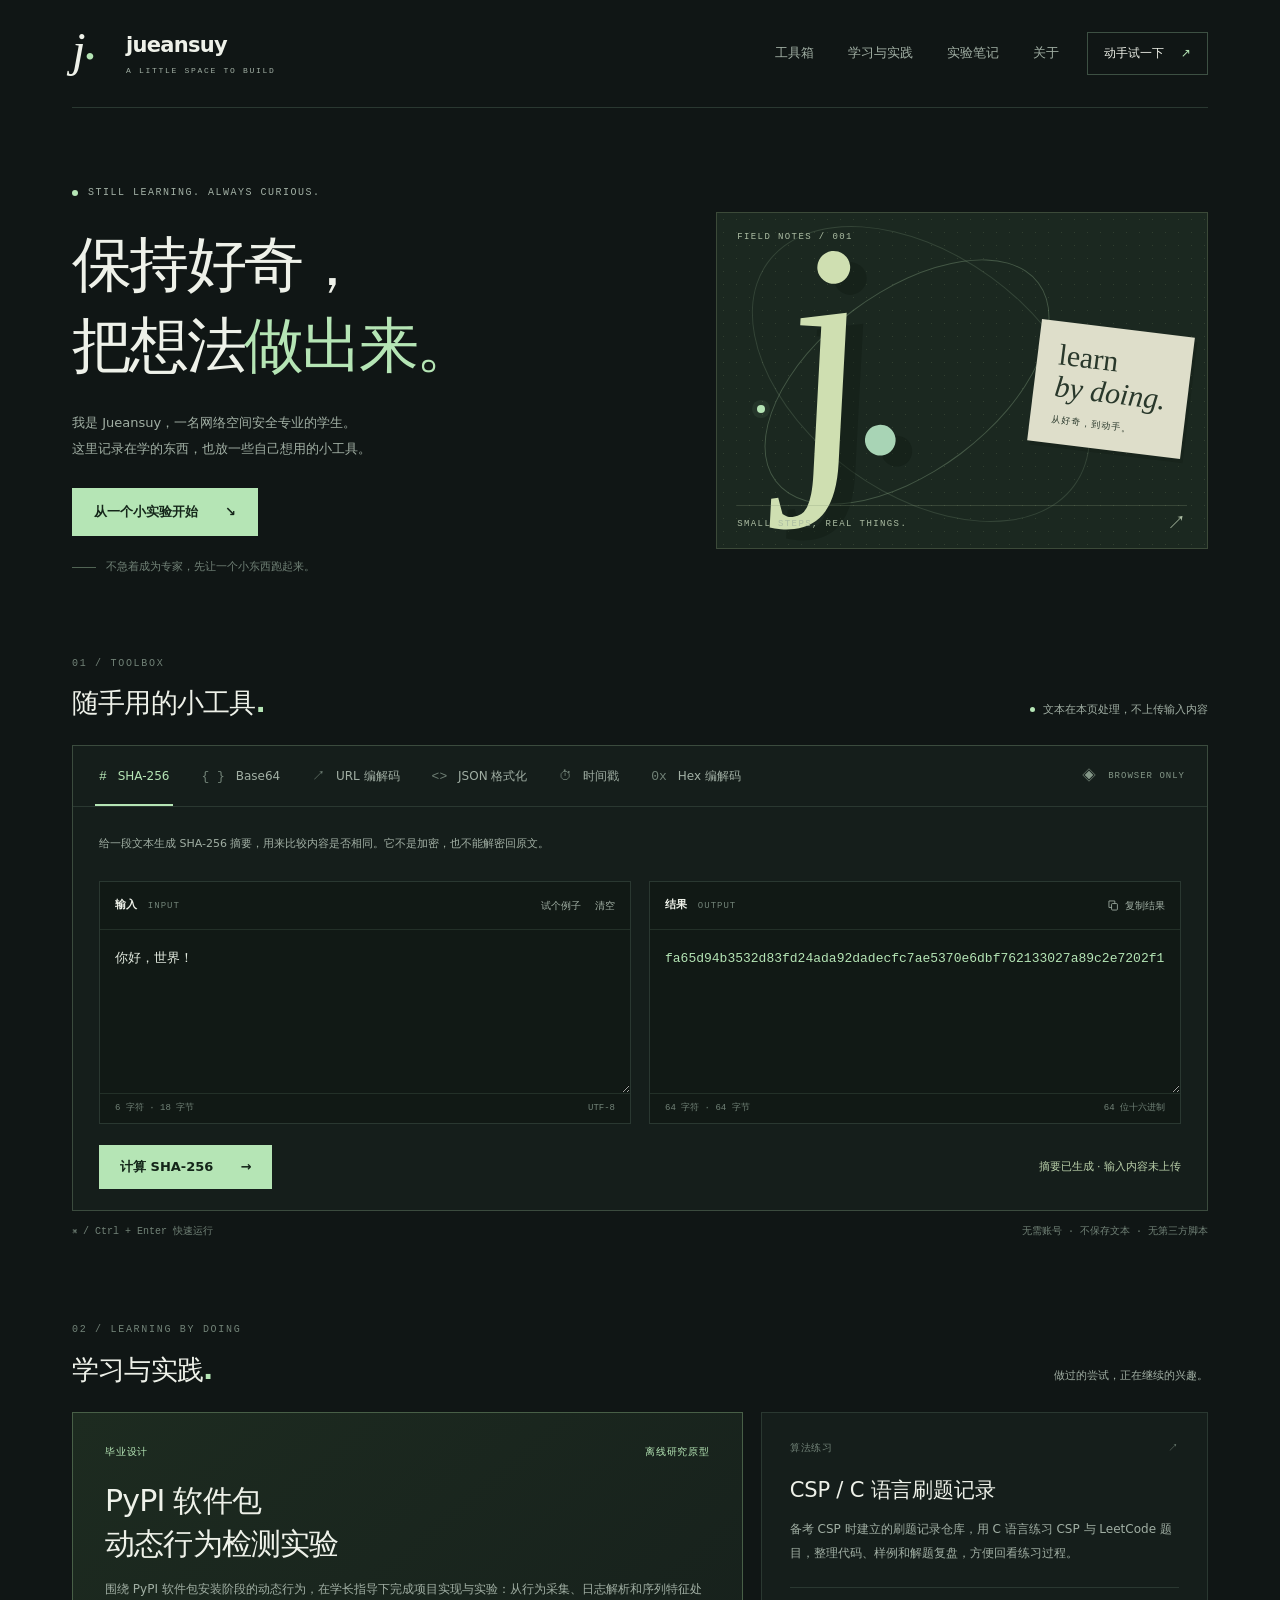
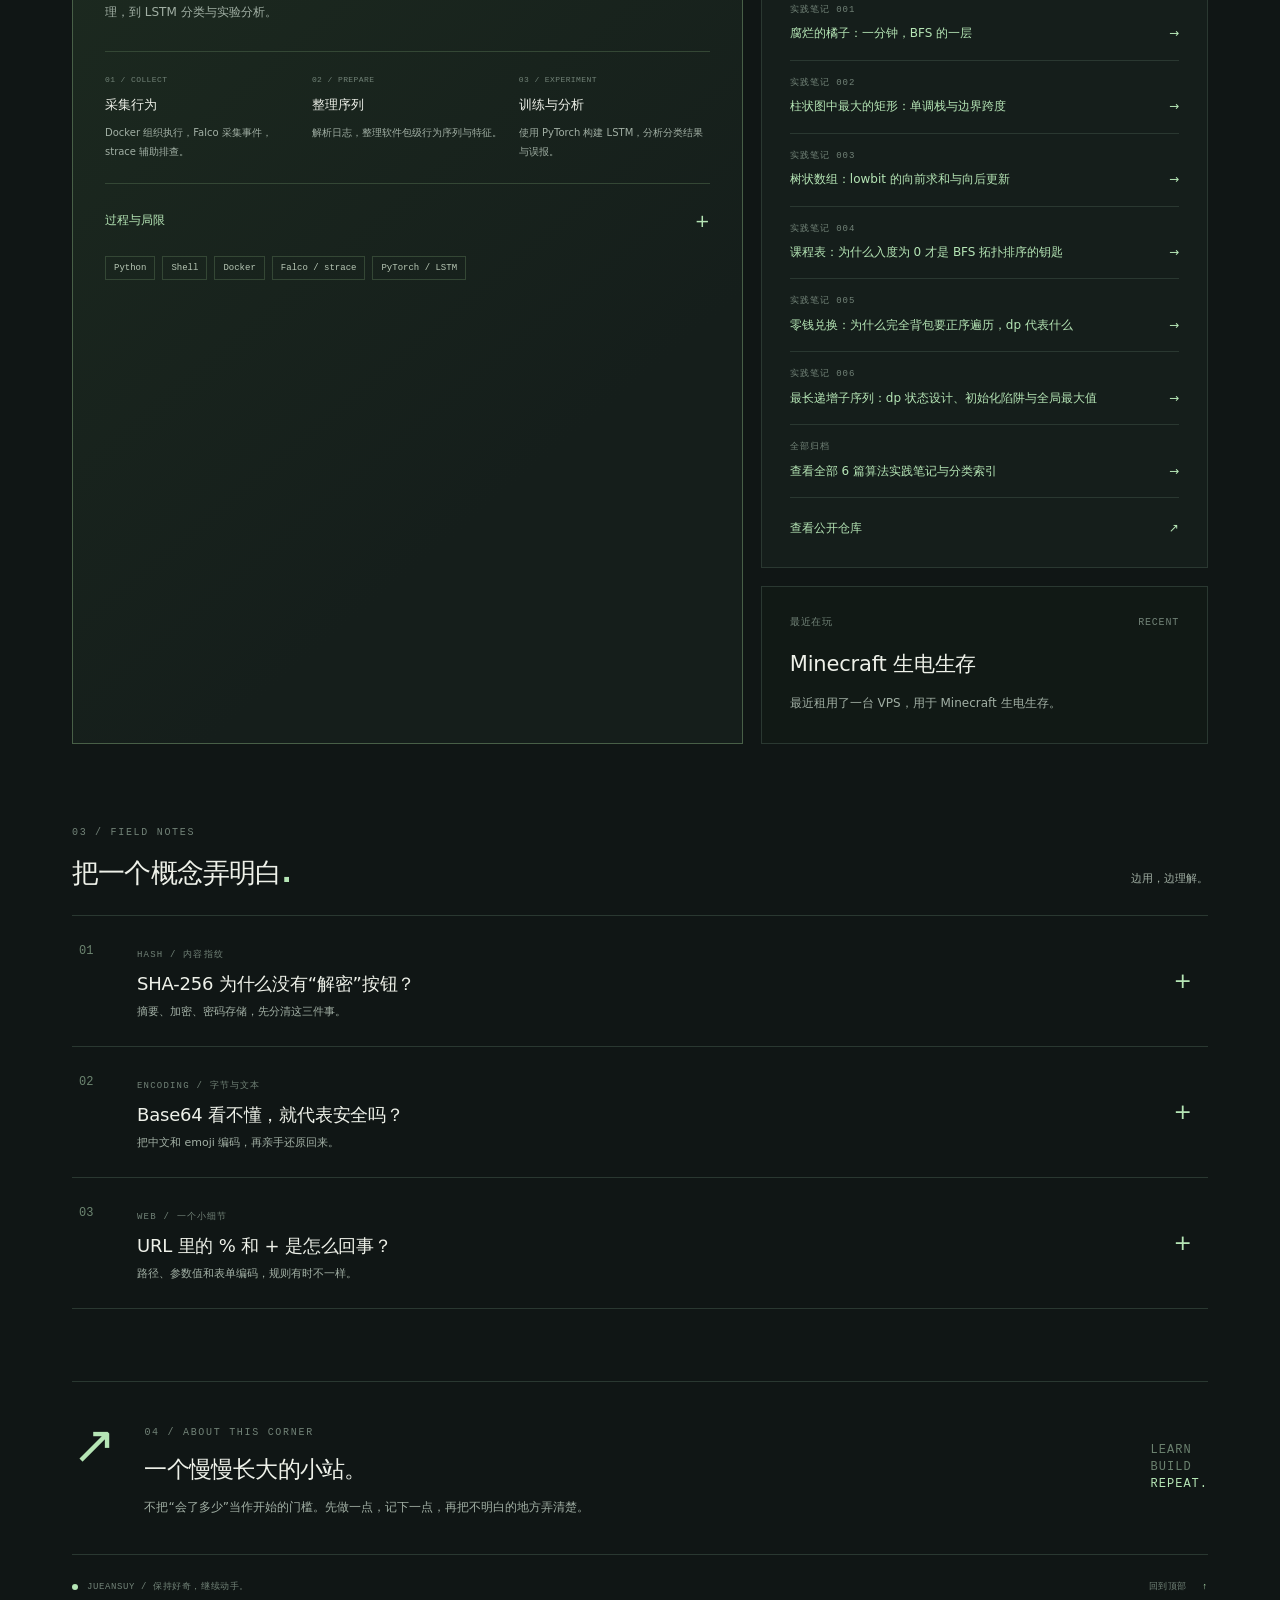
==== commit aa303548: "feat: add note 006 LIS, archive filters, hex tool, and sitemap" ====
--- a/index.html
+++ b/index.html
@@ -54,6 +54,7 @@
               <button type="button" class="tool-tab" id="tab-url" role="tab" aria-selected="false" aria-controls="tool-panel" tabindex="-1" data-tool="url"><span aria-hidden="true">↗</span> URL 编解码</button>
               <button type="button" class="tool-tab" id="tab-json" role="tab" aria-selected="false" aria-controls="tool-panel" tabindex="-1" data-tool="json"><span aria-hidden="true">&lt;&gt;</span> JSON 格式化</button>
               <button type="button" class="tool-tab" id="tab-timestamp" role="tab" aria-selected="false" aria-controls="tool-panel" tabindex="-1" data-tool="timestamp"><span aria-hidden="true">⏱</span> 时间戳</button>
+              <button type="button" class="tool-tab" id="tab-hex" role="tab" aria-selected="false" aria-controls="tool-panel" tabindex="-1" data-tool="hex"><span aria-hidden="true">0x</span> Hex 编解码</button>
             </div>
             <span class="local-badge"><span aria-hidden="true">◈</span> BROWSER ONLY</span>
           </div>
@@ -102,7 +103,8 @@
             <a class="project-note-link" href="./notes/range-sum-mutable.html"><span class="project-note-label">实践笔记 003</span><span>树状数组：lowbit 的向前求和与向后更新 <span aria-hidden="true">→</span></span></a>
             <a class="project-note-link" href="./notes/course-schedule.html"><span class="project-note-label">实践笔记 004</span><span>课程表：为什么入度为 0 才是 BFS 拓扑排序的钥匙 <span aria-hidden="true">→</span></span></a>
             <a class="project-note-link" href="./notes/coin-change.html"><span class="project-note-label">实践笔记 005</span><span>零钱兑换：为什么完全背包要正序遍历，dp 代表什么 <span aria-hidden="true">→</span></span></a>
-            <a class="project-note-link" href="./notes/index.html"><span class="project-note-label">全部归档</span><span>查看全部算法实践笔记与分类索引 <span aria-hidden="true">→</span></span></a>
+            <a class="project-note-link" href="./notes/longest-increasing-subsequence.html"><span class="project-note-label">实践笔记 006</span><span>最长递增子序列：dp 状态设计、初始化陷阱与全局最大值 <span aria-hidden="true">→</span></span></a>
+            <a class="project-note-link" href="./notes/index.html"><span class="project-note-label">全部归档</span><span>查看全部 6 篇算法实践笔记与分类索引 <span aria-hidden="true">→</span></span></a>
             <a class="project-link" href="https://github.com/JUEANSUY/csp" target="_blank" rel="noopener noreferrer">查看公开仓库 <span aria-hidden="true">↗</span></a>
           </article>
           <article class="project-card project-recent" aria-labelledby="minecraft-title">
--- a/style.css
+++ b/style.css
@@ -10,7 +10,9 @@
 .project-note-link{display:block;margin-top:22px;padding:15px 0;border-top:1px solid var(--line);border-bottom:1px solid var(--line);color:var(--mint);font-size:12px;line-height:1.8;overflow-wrap:anywhere}.project-note-label{display:block;font:9px/1.7 var(--mono);letter-spacing:1px;color:var(--subtle);margin-bottom:5px}.project-note-link>span:last-child{display:flex;align-items:center;justify-content:space-between;gap:12px}.project-note-link:hover>span:last-child{text-decoration:underline;text-underline-offset:4px}.project-note-link+.project-note-link{margin-top:-1px}
 .article-page .article-masthead{min-height:108px;display:flex;align-items:center;justify-content:space-between;gap:25px;border-bottom:1px solid var(--line)}.article-page .article-back{font-size:12px;color:var(--muted);white-space:nowrap}.article-page .article-back>span{color:var(--mint);margin-right:9px}.article-page .article-back:hover{color:var(--mint)}.article-page .article-intro{max-width:970px;padding:62px 0 48px;border-bottom:1px solid var(--line);margin-bottom:48px}.article-page .article-intro h1{font-size:43px;line-height:1.4;letter-spacing:-1.4px;margin:22px 0 20px;overflow-wrap:anywhere;font-weight:550}.article-page .article-deck{max-width:740px;font-size:15px;line-height:1.95;color:var(--muted);margin:0}.article-page .article-meta{display:flex;flex-wrap:wrap;gap:9px 21px;font:10px/1.8 var(--mono);color:var(--subtle);margin-top:25px}.article-page .article-layout{display:grid;grid-template-columns:minmax(0,780px) minmax(150px,1fr);gap:64px}.article-page .article-content{min-width:0}.article-page .article-section{margin:0 0 53px;scroll-margin-top:28px}.article-page .article-section h2{font-size:25px;margin:9px 0 19px;line-height:1.5;letter-spacing:-.5px;overflow-wrap:anywhere}.article-page .article-section p{font-size:14px;line-height:1.95;color:#b6c3b7;margin:15px 0}.article-page .article-section strong{color:var(--ink);font-weight:550}.article-page .article-section code{font:12px/1.7 var(--mono);color:var(--mint);background:#233328;padding:2px 5px;overflow-wrap:anywhere}.article-page .article-toc{position:sticky;top:34px;align-self:start;padding:5px 0 0 24px;border-left:1px solid var(--line)}.article-page .article-toc nav{display:flex;flex-direction:column;gap:15px;margin-top:23px}.article-page .article-toc nav a{font-size:12px;color:var(--muted)}.article-page .article-toc nav a:hover{color:var(--mint)}.article-page .article-toc>p{font-size:11px;line-height:1.9;color:var(--subtle);margin-top:33px}.article-page .article-steps{list-style:none;margin:24px 0;padding:0;border-top:1px solid var(--line)}.article-page .article-steps>li{display:flex;align-items:start;gap:20px;padding:23px 0;border-bottom:1px solid var(--line)}.article-page .article-step-number{font:11px/1.7 var(--mono);color:var(--subtle);padding-top:2px;flex:none}.article-page .article-steps h3{font-size:17px;line-height:1.6;margin:0 0 8px}.article-page .article-steps p{margin:0;font-size:13px}.article-page .article-insight{padding:22px 25px;border-left:2px solid var(--mint);background:#18251c}.article-page .article-insight p{margin:8px 0 0;font-size:13px}.article-page .article-code-panel{border:1px solid var(--line);background:var(--surface-deep);margin:23px 0 15px;min-width:0}.article-page .article-code-caption{display:flex;align-items:center;justify-content:space-between;gap:14px;padding:13px 18px;border-bottom:1px solid var(--line);font:10px/1.7 var(--mono);color:var(--subtle)}.article-page .article-code-caption a{color:var(--mint);font-size:10px}.code-copy-btn{border:1px solid #3c5443;background:#152219;color:var(--mint);font:10px/1 var(--mono);padding:4px 8px;cursor:pointer;transition:all .15s ease;margin-left:auto}.code-copy-btn:hover{background:#1f3525;border-color:var(--mint)}.code-copy-btn[data-copied="true"]{background:var(--mint);color:#101615;border-color:var(--mint);font-weight:600}.article-page .article-code-panel pre{max-width:100%;overflow:auto;margin:0;padding:22px;tab-size:4;color:#c4d5bd;font:12px/1.85 var(--mono);overscroll-behavior-x:contain}.article-page .article-code-panel pre:focus-visible{outline:2px solid var(--mint);outline-offset:-2px}.article-page .article-code-panel pre code{background:transparent;padding:0;font:inherit;white-space:pre;overflow-wrap:normal;color:inherit}.article-page .article-section .article-small{font-size:11px;line-height:1.9;color:var(--subtle)}.article-page .article-review-list{margin:23px 0 0;border-top:1px solid var(--line)}.article-page .article-review-list>div{padding:20px 0;border-bottom:1px solid var(--line)}.article-page .article-review-list dt{font-size:15px;color:var(--ink);margin-bottom:9px}.article-page .article-review-list dt>span{color:var(--subtle);font:10px var(--mono);margin-right:13px}.article-page .article-review-list dd{margin:0;font-size:13px;line-height:1.95;color:#b6c3b7}.article-page .article-case-grid{display:grid;grid-template-columns:repeat(2,minmax(0,1fr));gap:13px;margin-top:24px}.article-page .article-case-grid>div{padding:22px;border:1px solid var(--line);background:var(--surface)}.article-page .article-case-result{font:10px/1.7 var(--mono);color:var(--mint)}.article-page .article-case-grid h3{font-size:17px;margin:11px 0 13px}.article-page .article-case-grid p{font-size:12px;margin:13px 0 0}.article-page .article-complexity{display:grid;grid-template-columns:repeat(2,minmax(0,1fr));gap:25px;border-top:1px solid var(--line);border-bottom:1px solid var(--line);padding:24px 0;margin:24px 0 12px}.article-page .article-complexity>div>span{font-size:11px;color:var(--muted);display:block}.article-page .article-complexity>div>strong{font:27px/1.5 var(--mono);display:block;color:var(--mint);margin-top:8px}.article-page .article-complexity p{font-size:12px;margin:9px 0 0}.article-page .article-sources{border-top:1px solid var(--line);padding-top:30px}.article-page .article-sources h2{font-size:21px}.article-page .article-sources p{font-size:12px}.article-page .article-sources ul{list-style:none;padding:0;margin:19px 0 0;display:flex;flex-direction:column;gap:10px}.article-page .article-sources li a{font-size:12px;color:var(--mint);overflow-wrap:anywhere}.article-page .article-sources a:hover{text-decoration:underline;text-underline-offset:4px}.article-page .article-sources li a>span{margin-left:8px}.article-page .site-footer{margin-top:7px}.archive-section{margin-bottom:60px}.archive-grid{display:grid;grid-template-columns:repeat(2,minmax(0,1fr));gap:20px}.archive-card{border:1px solid var(--line);background:var(--surface);padding:28px;display:flex;flex-direction:column;transition:border-color .2s}.archive-card:hover{border-color:#4a634a}.archive-card-top{display:flex;justify-content:space-between;align-items:center;gap:10px;font:10px/1.6 var(--mono);color:var(--subtle);margin-bottom:14px}.archive-card-num{color:var(--mint);font-weight:600}.archive-card-tag{font-size:9px;letter-spacing:.5px}.archive-card h2{font-size:20px;line-height:1.45;margin:0 0 12px;font-weight:550;letter-spacing:-.5px}.archive-card h2 a{color:inherit}.archive-card h2 a:hover{color:var(--mint)}.archive-card-desc{font-size:13px;line-height:1.85;color:var(--muted);margin:0 0 18px}.archive-card-meta{display:flex;flex-wrap:wrap;gap:8px 16px;font:10px/1.6 var(--mono);color:var(--subtle);padding:14px 0;border-top:1px solid var(--line-soft);border-bottom:1px solid var(--line-soft);margin-top:auto}.archive-card-footer{padding-top:16px}.archive-card-link{font-size:12px;color:var(--mint);display:inline-flex;align-items:center;gap:6px}.archive-card-link:hover{text-decoration:underline;text-underline-offset:4px}
 .article-page .orange-demo-panel{border:1px solid #435a43;background:linear-gradient(140deg,#1b2a1f,var(--surface) 80%);margin-top:24px}.article-page .orange-demo-heading{display:flex;justify-content:space-between;gap:15px;padding:15px 22px;border-bottom:1px solid #344735;font:10px/1.7 var(--mono);color:var(--muted)}.article-page .orange-demo-heading>span:first-child{color:var(--mint)}.article-page .orange-stage{display:grid;grid-template-columns:minmax(0,255px) minmax(0,1fr);align-items:center;gap:33px;padding:27px 24px}.article-page .orange-grid{display:grid;grid-template-columns:repeat(var(--orange-cols,3),minmax(0,1fr));gap:8px;max-width:255px;margin:0 auto}.article-page .orange-cell{min-width:0;aspect-ratio:1;display:flex;align-items:center;justify-content:center;font:26px/1.2 var(--mono);border:1px solid #35483a;background:#111b15;color:#748979}.article-page .orange-cell[data-value="1"]{background:#b5e5b5;color:#1b3522;border-color:#b5e5b5}.article-page .orange-cell[data-value="2"]{background:#704d35;color:#ffe5c7;border-color:#a77a51}.article-page .orange-cell[data-new="true"]{outline:2px solid #f8d59c;outline-offset:2px}.article-page .orange-legend{list-style:none;padding:0;margin:15px 0 0;display:flex;flex-wrap:wrap;justify-content:center;gap:9px 15px}.article-page .orange-legend>li{display:flex;gap:6px;align-items:center;color:var(--muted);font-size:10px}.article-page .orange-legend>li>span{display:inline-flex;justify-content:center;align-items:center;width:18px;height:18px;font:10px var(--mono);border:1px solid #35483a;color:#748979;background:#111b15}.article-page .orange-legend>li>span[data-value="1"]{background:var(--mint);color:#1b3522}.article-page .orange-legend>li>span[data-value="2"]{background:#704d35;color:#ffe5c7;border-color:#a77a51}.article-page .orange-readout{min-width:0}.article-page .orange-metrics{display:flex;gap:26px;flex-wrap:wrap}.article-page .orange-metrics>div>span{font-size:10px;color:var(--muted)}.article-page .orange-metrics p{font-size:10px;margin:3px 0 0;color:var(--subtle)}.article-page .orange-metrics p>strong{font:35px/1.35 var(--mono);color:var(--mint);margin-right:6px}.article-page #orange-status{font-size:12px;color:var(--ink);line-height:1.9;margin:18px 0 0;min-height:68px}.article-page .orange-reading-hint{font-size:10px;line-height:1.8;color:var(--subtle);margin:10px 0 0}.article-page .orange-controls{padding:20px 24px;border-top:1px solid #344735;display:flex;flex-direction:column;gap:17px}.article-page .orange-scenario-field{display:flex;align-items:center;gap:12px;min-width:0}.article-page .orange-scenario-field label{font-size:11px;color:var(--muted);flex:none}.article-page .orange-scenario-field select{max-width:100%;min-width:0;flex:1;border:1px solid #465d46;background:var(--surface-deep);border-radius:0;color:var(--ink);font:12px/1.5 var(--sans);padding:10px}.article-page .orange-scenario-field select:focus-visible{outline:2px solid var(--mint);outline-offset:3px}.article-page .orange-step-buttons{display:flex;flex-wrap:wrap;gap:9px}.article-page .orange-step-buttons button{border:1px solid #465d46;border-radius:0;background:transparent;color:var(--mint);padding:10px 14px;font:11px/1.5 var(--sans);min-height:39px}.article-page .orange-step-buttons #orange-next{background:var(--mint);border-color:var(--mint);color:#1b3522}.article-page .orange-step-buttons button:hover:enabled{border-color:var(--mint)}.article-page .orange-step-buttons button:disabled{opacity:.4}.article-page .orange-noscript{font-size:11px;color:var(--muted);padding:0 24px 18px}.article-page .histogram-demo-panel{border:1px solid #435a43;background:linear-gradient(140deg,#1b2a1f,var(--surface) 80%);margin-top:24px}.article-page .histogram-demo-heading{display:flex;justify-content:space-between;gap:15px;padding:15px 22px;border-bottom:1px solid #344735;font:10px/1.7 var(--mono);color:var(--muted)}.article-page .histogram-demo-heading>span:first-child{color:var(--mint)}.article-page .histogram-stage{display:grid;grid-template-columns:minmax(0,1.2fr) minmax(0,1fr);align-items:center;gap:33px;padding:27px 24px}.article-page .histogram-chart{display:flex;align-items:flex-end;justify-content:center;gap:10px;height:180px;padding:16px 12px 0;background:#111b15;border:1px solid #35483a;border-radius:2px}.article-page .histogram-col{display:flex;flex-direction:column;align-items:center;gap:6px;flex:1;max-width:44px;min-width:24px}.article-page .histogram-bar{width:100%;background:#233529;border:1px solid #3c5443;display:flex;align-items:flex-start;justify-content:center;padding-top:4px;transition:all .15s ease}.article-page .histogram-bar-val{font:12px/1 var(--mono);color:#8ca691}.article-page .histogram-idx-val{font:10px/1 var(--mono);color:var(--subtle);white-space:nowrap}.article-page .histogram-col[data-in-stack="true"] .histogram-bar{border-color:var(--mint);background:#1a3f28}.article-page .histogram-col[data-in-stack="true"] .histogram-bar-val{color:var(--mint);font-weight:600}.article-page .histogram-col[data-in-rect="true"] .histogram-bar{background:#2a4d34;box-shadow:inset 0 0 0 1px #598b67}.article-page .histogram-col[data-popped="true"] .histogram-bar{background:#704d35;border-color:#e09b67;box-shadow:0 0 8px #e09b6755}.article-page .histogram-col[data-popped="true"] .histogram-bar-val{color:#ffe5c7;font-weight:bold}.article-page .histogram-col[data-active="true"]{outline:2px dashed var(--mint);outline-offset:3px}.article-page .histogram-sentinel-col .sentinel-bar{background:#383228;border-color:#756545}.article-page .histogram-legend{list-style:none;padding:0;margin:15px 0 0;display:flex;flex-wrap:wrap;justify-content:center;gap:9px 15px}.article-page .histogram-legend>li{display:flex;gap:6px;align-items:center;color:var(--muted);font-size:10px}.article-page .legend-swatch{display:inline-block;width:14px;height:14px;border:1px solid #35483a}.article-page .swatch-stack{background:#1a3f28;border-color:var(--mint)}.article-page .swatch-active{background:transparent;border:2px dashed var(--mint)}.article-page .swatch-calc{background:#704d35;border-color:#e09b67}.article-page .swatch-rect{background:#2a4d34;border-color:#598b67}.article-page .histogram-readout{min-width:0}.article-page .histogram-metrics{display:flex;gap:20px;flex-wrap:wrap}.article-page .histogram-metrics>div>span{font-size:10px;color:var(--muted)}.article-page .histogram-metrics p{font-size:10px;margin:3px 0 0;color:var(--subtle)}.article-page .histogram-metrics p>strong{font:26px/1.35 var(--mono);color:var(--mint);margin-right:6px}.article-page #histogram-status{font-size:12px;color:var(--ink);line-height:1.9;margin:18px 0 0;min-height:68px}.article-page .histogram-reading-hint{font-size:10px;line-height:1.8;color:var(--subtle);margin:10px 0 0}.article-page .histogram-controls{padding:20px 24px;border-top:1px solid #344735;display:flex;flex-direction:column;gap:17px}.article-page .histogram-scenario-field{display:flex;align-items:center;gap:12px;min-width:0}.article-page .histogram-scenario-field label{font-size:11px;color:var(--muted);flex:none}.article-page .histogram-scenario-field select{max-width:100%;min-width:0;flex:1;border:1px solid #465d46;background:var(--surface-deep);border-radius:0;color:var(--ink);font:12px/1.5 var(--sans);padding:10px}.article-page .histogram-scenario-field select:focus-visible{outline:2px solid var(--mint);outline-offset:3px}.article-page .histogram-step-buttons{display:flex;flex-wrap:wrap;gap:9px}.article-page .histogram-step-buttons button{border:1px solid #465d46;border-radius:0;background:transparent;color:var(--mint);padding:10px 14px;font:11px/1.5 var(--sans);min-height:39px}.article-page .histogram-step-buttons #histogram-next{background:var(--mint);border-color:var(--mint);color:#1b3522}.article-page .histogram-step-buttons button:hover:enabled{border-color:var(--mint)}.article-page .histogram-step-buttons button:disabled{opacity:.4}.article-page .histogram-noscript{font-size:11px;color:var(--muted);padding:0 24px 18px}.article-page .fenwick-demo-panel{border:1px solid #435a43;background:linear-gradient(140deg,#1b2a1f,var(--surface) 80%);margin-top:24px}.article-page .fenwick-demo-heading{display:flex;justify-content:space-between;gap:15px;padding:15px 22px;border-bottom:1px solid #344735;font:10px/1.7 var(--mono);color:var(--muted)}.article-page .fenwick-demo-heading>span:first-child{color:var(--mint)}.article-page .fenwick-stage{display:grid;grid-template-columns:minmax(0,1.25fr) minmax(0,1fr);align-items:center;gap:33px;padding:27px 24px}.article-page .fenwick-visuals{display:flex;flex-direction:column;gap:18px}.article-page .fenwick-row{display:flex;flex-direction:column;gap:6px}.article-page .fenwick-row-label{font:10px/1.5 var(--mono);color:var(--subtle)}.article-page .fenwick-grid{display:flex;flex-wrap:wrap;gap:8px}.article-page .fenwick-cell{min-width:44px;flex:1;display:flex;flex-direction:column;align-items:center;justify-content:center;padding:8px 6px;border:1px solid #35483a;background:#111b15;transition:all .15s ease}.article-page .fenwick-num-cell{border-color:#3d5243}.article-page .fenwick-tree-cell{border-color:#34483a;background:#132118}.article-page .fenwick-val{font:16px/1.2 var(--mono);color:var(--ink);font-weight:600}.article-page .fenwick-sub{font:9px/1.4 var(--mono);color:var(--subtle);text-align:center;margin-top:4px}.article-page .fenwick-cell[data-active="true"]{border-color:var(--mint);background:#1e432a;box-shadow:0 0 10px #b5e5b533}.article-page .fenwick-cell[data-active="true"] .fenwick-val{color:var(--mint)}.article-page .fenwick-legend{list-style:none;padding:0;margin:10px 0 0;display:flex;flex-wrap:wrap;gap:9px 15px}.article-page .fenwick-legend>li{display:flex;gap:6px;align-items:center;color:var(--muted);font-size:10px}.article-page .swatch-tree{background:#132118;border-color:#34483a}.article-page .fenwick-readout{min-width:0}.article-page .fenwick-metrics{display:flex;gap:20px;flex-wrap:wrap}.article-page .fenwick-metrics>div>span{font-size:10px;color:var(--muted)}.article-page .fenwick-metrics p{font-size:10px;margin:3px 0 0;color:var(--subtle)}.article-page .fenwick-metrics p>strong{font:26px/1.35 var(--mono);color:var(--mint);margin-right:6px}.article-page #fenwick-status{font-size:12px;color:var(--ink);line-height:1.9;margin:18px 0 0;min-height:68px}.article-page .fenwick-reading-hint{font-size:10px;line-height:1.8;color:var(--subtle);margin:10px 0 0}.article-page .fenwick-controls{padding:20px 24px;border-top:1px solid #344735;display:flex;flex-direction:column;gap:17px}.article-page .fenwick-scenario-field{display:flex;align-items:center;gap:12px;min-width:0}.article-page .fenwick-scenario-field label{font-size:11px;color:var(--muted);flex:none}.article-page .fenwick-scenario-field select{max-width:100%;min-width:0;flex:1;border:1px solid #465d46;background:var(--surface-deep);border-radius:0;color:var(--ink);font:12px/1.5 var(--sans);padding:10px}.article-page .fenwick-scenario-field select:focus-visible{outline:2px solid var(--mint);outline-offset:3px}.article-page .fenwick-step-buttons{display:flex;flex-wrap:wrap;gap:9px}.article-page .fenwick-step-buttons button{border:1px solid #465d46;border-radius:0;background:transparent;color:var(--mint);padding:10px 14px;font:11px/1.5 var(--sans);min-height:39px}.article-page .fenwick-step-buttons #fenwick-next{background:var(--mint);border-color:var(--mint);color:#1b3522}.article-page .fenwick-step-buttons button:hover:enabled{border-color:var(--mint)}.article-page .fenwick-step-buttons button:disabled{opacity:.4}.article-page .fenwick-noscript{font-size:11px;color:var(--muted);padding:0 24px 18px}.article-nav{display:flex;justify-content:space-between;gap:16px;margin:45px 0 20px;padding:24px 0 0;border-top:1px solid var(--line)}.article-nav a{display:flex;flex-direction:column;gap:4px;font-size:13px;color:var(--mint);max-width:48%}.article-nav a:hover{text-decoration:underline;text-underline-offset:4px}.article-nav a.nav-next{margin-left:auto;text-align:right}.article-nav .nav-dir{font:10px/1.5 var(--mono);letter-spacing:1px;color:var(--subtle);text-transform:uppercase}.article-page .course-demo-panel{border:1px solid #435a43;background:linear-gradient(140deg,#1b2a1f,var(--surface) 80%);margin-top:24px}.article-page .course-demo-heading{display:flex;justify-content:space-between;gap:15px;padding:15px 22px;border-bottom:1px solid #344735;font:10px/1.7 var(--mono);color:var(--muted)}.article-page .course-demo-heading>span:first-child{color:var(--mint)}.article-page .course-stage{display:grid;grid-template-columns:minmax(0,1.25fr) minmax(0,1fr);align-items:center;gap:33px;padding:27px 24px}.article-page .course-visuals{display:flex;flex-direction:column;gap:18px}.article-page .course-row{display:flex;flex-direction:column;gap:6px}.article-page .course-row-label{font:10px/1.5 var(--mono);color:var(--subtle)}.article-page .course-grid{display:flex;flex-wrap:wrap;gap:10px}.article-page .course-node{min-width:58px;flex:1;display:flex;flex-direction:column;align-items:center;justify-content:center;padding:10px 8px;border:1px solid #35483a;background:#111b15;transition:all .15s ease}.article-page .course-node-id{font:13px/1.2 var(--mono);color:var(--ink);font-weight:600}.article-page .course-node-indeg{font:10px/1.4 var(--mono);color:var(--subtle);margin-top:4px}.article-page .course-node[data-in-queue="true"]{border-color:var(--mint);background:#1a3f28;box-shadow:0 0 8px #b5e5b533}.article-page .course-node[data-in-queue="true"] .course-node-id{color:var(--mint)}.article-page .course-node[data-current="true"]{border-color:#f8d59c;background:#382d1c;outline:2px dashed #f8d59c;outline-offset:2px}.article-page .course-node[data-current="true"] .course-node-id{color:#ffe5c7}.article-page .course-node[data-learned="true"]{border-color:#34483a;background:#132118;opacity:.8}.article-page .course-node[data-learned="true"] .course-node-id{color:#8ca691}.article-page .course-edges{display:flex;flex-wrap:wrap;gap:8px}.article-page .course-edge-tag{font:11px/1.5 var(--mono);padding:3px 8px;border:1px solid #35483a;background:#111b15;color:var(--muted)}.article-page .course-edge-tag[data-satisfied="true"]{border-color:#486348;background:#1a2b1d;color:#8ca691;text-decoration:line-through;text-decoration-color:#587a5a}.article-page .course-legend{list-style:none;padding:0;margin:10px 0 0;display:flex;flex-wrap:wrap;gap:9px 15px}.article-page .course-legend>li{display:flex;gap:6px;align-items:center;color:var(--muted);font-size:10px}.article-page .swatch-current{background:#382d1c;border-color:#f8d59c}.article-page .swatch-queue{background:#1a3f28;border-color:var(--mint)}.article-page .swatch-learned{background:#132118;border-color:#34483a}.article-page .course-readout{min-width:0}.article-page .course-metrics{display:flex;gap:20px;flex-wrap:wrap}.article-page .course-metrics>div>span{font-size:10px;color:var(--muted)}.article-page .course-metrics p{font-size:10px;margin:3px 0 0;color:var(--subtle)}.article-page .course-metrics p>strong{font:24px/1.35 var(--mono);color:var(--mint);margin-right:6px}.article-page #course-status{font-size:12px;color:var(--ink);line-height:1.9;margin:18px 0 0;min-height:68px}.article-page .course-reading-hint{font-size:10px;line-height:1.8;color:var(--subtle);margin:10px 0 0}.article-page .course-controls{padding:20px 24px;border-top:1px solid #344735;display:flex;flex-direction:column;gap:17px}.article-page .course-scenario-field{display:flex;align-items:center;gap:12px;min-width:0}.article-page .course-scenario-field label{font-size:11px;color:var(--muted);flex:none}.article-page .course-scenario-field select{max-width:100%;min-width:0;flex:1;border:1px solid #465d46;background:var(--surface-deep);border-radius:0;color:var(--ink);font:12px/1.5 var(--sans);padding:10px}.article-page .course-scenario-field select:focus-visible{outline:2px solid var(--mint);outline-offset:3px}.article-page .course-step-buttons{display:flex;flex-wrap:wrap;gap:9px}.article-page .course-step-buttons button{border:1px solid #465d46;border-radius:0;background:transparent;color:var(--mint);padding:10px 14px;font:11px/1.5 var(--sans);min-height:39px}.article-page .course-step-buttons #course-next{background:var(--mint);border-color:var(--mint);color:#1b3522}.article-page .course-step-buttons button:hover:enabled{border-color:var(--mint)}.article-page .course-step-buttons button:disabled{opacity:.4}.article-page .course-noscript{font-size:11px;color:var(--muted);padding:0 24px 18px}.article-page .coin-demo-panel{border:1px solid #435a43;background:linear-gradient(140deg,#1b2a1f,var(--surface) 80%);margin-top:24px}.article-page .coin-demo-heading{display:flex;justify-content:space-between;gap:15px;padding:15px 22px;border-bottom:1px solid #344735;font:10px/1.7 var(--mono);color:var(--muted)}.article-page .coin-demo-heading>span:first-child{color:var(--mint)}.article-page .coin-stage{display:grid;grid-template-columns:minmax(0,1.25fr) minmax(0,1fr);align-items:center;gap:33px;padding:27px 24px}.article-page .coin-visuals{display:flex;flex-direction:column;gap:18px}.article-page .coin-row{display:flex;flex-direction:column;gap:6px}.article-page .coin-row-label{font:10px/1.5 var(--mono);color:var(--subtle)}.article-page .coin-grid{display:flex;flex-wrap:wrap;gap:8px}.article-page .coin-cell{min-width:44px;flex:1;display:flex;flex-direction:column;align-items:center;justify-content:center;padding:8px 6px;border:1px solid #35483a;background:#111b15;transition:all .15s ease}.article-page .coin-val{font:16px/1.2 var(--mono);color:var(--ink);font-weight:600}.article-page .coin-idx{font:9px/1.4 var(--mono);color:var(--subtle);text-align:center;margin-top:4px}.article-page .coin-cell[data-active="true"]{border-color:var(--mint);background:#1a3f28;outline:2px solid var(--mint);outline-offset:2px}.article-page .coin-cell[data-active="true"] .coin-val{color:var(--mint)}.article-page .coin-cell[data-source="true"]{border-color:#f8d59c;background:#382d1c;box-shadow:0 0 8px #f8d59c55}.article-page .coin-cell[data-source="true"] .coin-val{color:#ffe5c7}.article-page .coin-cell[data-inf="true"] .coin-val{color:#647969}.article-page .coin-cell[data-valid="true"] .coin-val{color:#cce4ca}.article-page .coin-legend{list-style:none;padding:0;margin:10px 0 0;display:flex;flex-wrap:wrap;gap:9px 15px}.article-page .coin-legend>li{display:flex;gap:6px;align-items:center;color:var(--muted);font-size:10px}.article-page .swatch-active{background:#1a3f28;border-color:var(--mint)}.article-page .swatch-source{background:#382d1c;border-color:#f8d59c}.article-page .swatch-valid{background:#111b15;border-color:#35483a}.article-page .swatch-inf{background:#111b15;border-color:#2a3a2f}.article-page .coin-readout{min-width:0}.article-page .coin-metrics{display:flex;gap:20px;flex-wrap:wrap}.article-page .coin-metrics>div>span{font-size:10px;color:var(--muted)}.article-page .coin-metrics p{font-size:10px;margin:3px 0 0;color:var(--subtle)}.article-page .coin-metrics p>strong{font:24px/1.35 var(--mono);color:var(--mint);margin-right:6px}.article-page #coin-status{font-size:12px;color:var(--ink);line-height:1.9;margin:18px 0 0;min-height:68px}.article-page .coin-reading-hint{font-size:10px;line-height:1.8;color:var(--subtle);margin:10px 0 0}.article-page .coin-controls{padding:20px 24px;border-top:1px solid #344735;display:flex;flex-direction:column;gap:17px}.article-page .coin-scenario-field{display:flex;align-items:center;gap:12px;min-width:0}.article-page .coin-scenario-field label{font-size:11px;color:var(--muted);flex:none}.article-page .coin-scenario-field select{max-width:100%;min-width:0;flex:1;border:1px solid #465d46;background:var(--surface-deep);border-radius:0;color:var(--ink);font:12px/1.5 var(--sans);padding:10px}.article-page .coin-scenario-field select:focus-visible{outline:2px solid var(--mint);outline-offset:3px}.article-page .coin-step-buttons{display:flex;flex-wrap:wrap;gap:9px}.article-page .coin-step-buttons button{border:1px solid #465d46;border-radius:0;background:transparent;color:var(--mint);padding:10px 14px;font:11px/1.5 var(--sans);min-height:39px}.article-page .coin-step-buttons #coin-next{background:var(--mint);border-color:var(--mint);color:#1b3522}.article-page .coin-step-buttons button:hover:enabled{border-color:var(--mint)}.article-page .coin-step-buttons button:disabled{opacity:.4}.article-page .coin-noscript{font-size:11px;color:var(--muted);padding:0 24px 18px}
+.article-page .lis-demo-panel{border:1px solid #434e5a;background:linear-gradient(140deg,#1b222a,var(--surface) 80%);margin-top:24px}.article-page .lis-demo-heading{display:flex;justify-content:space-between;gap:15px;padding:15px 22px;border-bottom:1px solid #343f4a;font:10px/1.7 var(--mono);color:var(--muted)}.article-page .lis-demo-heading>span:first-child{color:var(--mint)}.article-page .lis-stage{display:grid;grid-template-columns:minmax(0,1.25fr) minmax(0,1fr);align-items:center;gap:33px;padding:27px 24px}.article-page .lis-visuals{display:flex;flex-direction:column;gap:18px}.article-page .lis-row{display:flex;flex-direction:column;gap:6px}.article-page .lis-row-label{font:10px/1.5 var(--mono);color:var(--subtle)}.article-page .lis-grid{display:flex;flex-wrap:wrap;gap:8px}.article-page .lis-cell{min-width:48px;flex:1;display:flex;flex-direction:column;align-items:center;justify-content:center;padding:8px 6px;border:1px solid #35404d;background:#121820;transition:all .15s ease}.article-page .lis-num{font:18px/1.2 var(--mono);color:var(--ink);font-weight:600}.article-page .lis-dp{font:11px/1.3 var(--mono);color:var(--mint);margin-top:3px}.article-page .lis-idx{font:9px/1.4 var(--mono);color:var(--subtle);text-align:center;margin-top:2px}.article-page .lis-cell[data-active="true"]{border-color:var(--mint);background:#1a3240;outline:2px solid var(--mint);outline-offset:2px}.article-page .lis-cell[data-active="true"] .lis-num{color:var(--mint)}.article-page .lis-cell[data-source="true"]{border-color:#f8d59c;background:#382d1c;box-shadow:0 0 8px #f8d59c55}.article-page .lis-cell[data-source="true"] .lis-num{color:#ffe5c7}.article-page .lis-cell[data-best="true"]{border-color:#9df8c5;background:#183626;box-shadow:0 0 10px #9df8c566}.article-page .lis-legend{list-style:none;padding:0;margin:10px 0 0;display:flex;flex-wrap:wrap;gap:9px 15px}.article-page .lis-legend>li{display:flex;gap:6px;align-items:center;color:var(--muted);font-size:10px}.article-page .swatch-best{background:#183626;border-color:#9df8c5}.article-page .lis-readout{min-width:0}.article-page .lis-metrics{display:flex;gap:20px;flex-wrap:wrap}.article-page .lis-metrics>div>span{font-size:10px;color:var(--muted)}.article-page .lis-metrics p{font-size:10px;margin:3px 0 0;color:var(--subtle)}.article-page .lis-metrics p>strong{font:24px/1.35 var(--mono);color:var(--mint);margin-right:6px}.article-page #lis-status{font-size:12px;color:var(--ink);line-height:1.9;margin:18px 0 0;min-height:68px}.article-page .lis-reading-hint{font-size:10px;line-height:1.8;color:var(--subtle);margin:10px 0 0}.article-page .lis-controls{padding:20px 24px;border-top:1px solid #343f4a;display:flex;flex-direction:column;gap:17px}.article-page .lis-scenario-field{display:flex;align-items:center;gap:12px;min-width:0}.article-page .lis-scenario-field label{font-size:11px;color:var(--muted);flex:none}.article-page .lis-scenario-field select{max-width:100%;min-width:0;flex:1;border:1px solid #465360;background:var(--surface-deep);border-radius:0;color:var(--ink);font:12px/1.5 var(--sans);padding:10px}.article-page .lis-scenario-field select:focus-visible{outline:2px solid var(--mint);outline-offset:3px}.article-page .lis-step-buttons{display:flex;flex-wrap:wrap;gap:9px}.article-page .lis-step-buttons button{border:1px solid #465360;border-radius:0;background:transparent;color:var(--mint);padding:10px 14px;font:11px/1.5 var(--sans);min-height:39px}.article-page .lis-step-buttons #lis-next{background:var(--mint);border-color:var(--mint);color:#1b3522}.article-page .lis-step-buttons button:hover:enabled{border-color:var(--mint)}.article-page .lis-step-buttons button:disabled{opacity:.4}.article-page .lis-noscript{font-size:11px;color:var(--muted);padding:0 24px 18px}
+.archive-toolbar{display:flex;flex-wrap:wrap;align-items:center;justify-content:space-between;gap:16px;margin:28px 0 20px;padding-bottom:18px;border-bottom:1px solid var(--line)}.archive-filters{display:flex;flex-wrap:wrap;gap:8px}.archive-filter-btn{background:var(--surface-deep);border:1px solid var(--line);color:var(--muted);padding:7px 13px;font:12px/1.4 var(--sans);cursor:pointer;transition:all .15s ease}.archive-filter-btn:hover{color:var(--ink);border-color:var(--line-strong)}.archive-filter-btn[data-active="true"]{background:var(--line-subtle);border-color:var(--mint);color:var(--mint);font-weight:600}.archive-search{display:flex;align-items:center;gap:8px;position:relative;min-width:200px;max-width:100%}.archive-search input{width:100%;background:var(--surface-deep);border:1px solid var(--line);color:var(--ink);padding:7px 12px;font:12px/1.4 var(--sans);border-radius:0;outline:none}.archive-search input:focus{border-color:var(--mint)}.archive-empty{padding:48px 0;text-align:center;color:var(--muted);font-size:14px;grid-column:1/-1}
 @media(max-width:1050px){.article-page .article-layout{grid-template-columns:minmax(0,1fr);gap:0}.article-page .article-toc{position:static;order:-1;border-left:0;border-bottom:1px solid var(--line);padding:0 0 25px;margin-bottom:35px}.article-page .article-toc nav{flex-direction:row;flex-wrap:wrap;gap:12px 23px;margin-top:15px}.article-page .article-toc>p{display:none}.article-page .article-content{max-width:820px}.article-page .article-intro{padding-top:48px;margin-bottom:30px}.archive-grid{grid-template-columns:1fr}}
-@media(max-width:640px){.article-page .article-masthead{min-height:86px;gap:17px}.article-page .article-back{font-size:10px}.article-page .article-back>span{margin-right:4px}.article-page .article-intro{padding:37px 0 29px;margin-bottom:24px}.article-page .article-intro h1{font-size:30px;line-height:1.45;letter-spacing:-.8px;margin:20px 0 18px}.article-page .article-deck{font-size:13px}.article-page .article-meta{font-size:9px;gap:7px 15px;margin-top:20px}.article-page .article-toc{margin-bottom:31px;padding-bottom:22px}.article-page .article-toc nav{gap:10px 19px}.article-page .article-toc nav a{font-size:11px}.article-page .article-section{margin-bottom:39px}.article-page .article-section h2{font-size:22px;margin:8px 0 15px}.article-page .article-section p{font-size:13px;line-height:1.95}.article-page .article-section code{font-size:11px}.article-page .article-steps>li{gap:13px;padding:20px 0}.article-page .article-steps h3{font-size:15px}.article-page .article-steps p{font-size:12px}.article-page .article-insight{padding:18px}.article-page .article-insight p{font-size:12px}.article-page .article-code-caption{padding:12px 13px;font-size:9px;flex-wrap:wrap;gap:7px}.article-page .article-code-caption a{font-size:9px}.article-page .article-code-panel pre{padding:17px 14px;font-size:11px}.article-page .article-review-list dt{font-size:14px}.article-page .article-review-list dd{font-size:12px}.article-page .article-case-grid{grid-template-columns:1fr;gap:11px;margin-top:20px}.article-page .article-case-grid>div{padding:20px}.article-page .article-case-grid h3{font-size:16px}.article-page .article-case-grid p{font-size:12px}.article-page .article-complexity{gap:18px;padding:21px 0}.article-page .article-complexity p{font-size:11px}.article-page .article-complexity>div>strong{font-size:24px}.article-page .article-sources h2{font-size:20px}.article-page .article-sources p{font-size:12px}.article-page .orange-demo-heading{padding:13px 17px;flex-wrap:wrap;gap:3px 15px;font-size:9px}.article-page .orange-stage{grid-template-columns:minmax(0,1fr);gap:22px;padding:23px 19px}.article-page .orange-grid{max-width:232px}.article-page .orange-cell{font-size:26px}.article-page .orange-readout{border-top:1px solid #344735;padding-top:18px}.article-page .orange-metrics{gap:38px}.article-page #orange-status{font-size:12px;min-height:0;margin-top:12px}.article-page .orange-reading-hint{font-size:10px}.article-page .orange-controls{padding:18px 17px;gap:16px}.article-page .orange-scenario-field{align-items:flex-start;flex-direction:column;gap:8px}.article-page .orange-scenario-field select{width:100%;font-size:11px}.article-page .orange-step-buttons{gap:8px}.article-page .orange-step-buttons button{padding:10px 11px;font-size:10px}.article-page .orange-noscript{font-size:11px}.article-page .histogram-demo-heading{padding:13px 17px;flex-wrap:wrap;gap:3px 15px;font-size:9px}.article-page .histogram-stage{grid-template-columns:minmax(0,1fr);gap:22px;padding:23px 19px}.article-page .histogram-chart{height:150px;padding:12px 8px 0;gap:6px}.article-page .histogram-col{max-width:36px;min-width:18px}.article-page .histogram-readout{border-top:1px solid #344735;padding-top:18px}.article-page .histogram-metrics{gap:24px}.article-page #histogram-status{font-size:12px;min-height:0;margin-top:12px}.article-page .histogram-reading-hint{font-size:10px}.article-page .histogram-controls{padding:18px 17px;gap:16px}.article-page .histogram-scenario-field{align-items:flex-start;flex-direction:column;gap:8px}.article-page .histogram-scenario-field select{width:100%;font-size:11px}.article-page .histogram-step-buttons{gap:8px}.article-page .histogram-step-buttons button{padding:10px 11px;font-size:10px}.article-page .histogram-noscript{font-size:11px}.article-page .fenwick-demo-heading{padding:13px 17px;flex-wrap:wrap;gap:3px 15px;font-size:9px}.article-page .fenwick-stage{grid-template-columns:minmax(0,1fr);gap:22px;padding:23px 19px}.article-page .fenwick-cell{min-width:36px;padding:6px 4px}.article-page .fenwick-val{font-size:14px}.article-page .fenwick-sub{font-size:8px}.article-page .fenwick-readout{border-top:1px solid #344735;padding-top:18px}.article-page #fenwick-status{font-size:12px;min-height:0;margin-top:12px}.article-page .fenwick-reading-hint{font-size:10px}.article-page .fenwick-controls{padding:18px 17px;gap:16px}.article-page .fenwick-scenario-field{align-items:flex-start;flex-direction:column;gap:8px}.article-page .fenwick-scenario-field select{width:100%;font-size:11px}.article-page .fenwick-step-buttons{gap:8px}.article-page .fenwick-step-buttons button{padding:10px 11px;font-size:10px}.article-page .fenwick-noscript{font-size:11px}.article-page .course-demo-heading{padding:13px 17px;flex-wrap:wrap;gap:3px 15px;font-size:9px}.article-page .course-stage{grid-template-columns:minmax(0,1fr);gap:22px;padding:23px 19px}.article-page .course-node{min-width:48px;padding:8px 6px}.article-page .course-node-id{font-size:12px}.article-page .course-node-indeg{font-size:9px}.article-page .course-readout{border-top:1px solid #344735;padding-top:18px}.article-page #course-status{font-size:12px;min-height:0;margin-top:12px}.article-page .course-reading-hint{font-size:10px}.article-page .course-controls{padding:18px 17px;gap:16px}.article-page .course-scenario-field{align-items:flex-start;flex-direction:column;gap:8px}.article-page .course-scenario-field select{width:100%;font-size:11px}.article-page .course-step-buttons{gap:8px}.article-page .course-step-buttons button{padding:10px 11px;font-size:10px}.article-page .course-noscript{font-size:11px}.article-page .coin-demo-heading{padding:13px 17px;flex-wrap:wrap;gap:3px 15px;font-size:9px}.article-page .coin-stage{grid-template-columns:minmax(0,1fr);gap:22px;padding:23px 19px}.article-page .coin-cell{min-width:36px;padding:6px 4px}.article-page .coin-val{font-size:14px}.article-page .coin-idx{font-size:8px}.article-page .coin-readout{border-top:1px solid #344735;padding-top:18px}.article-page #coin-status{font-size:12px;min-height:0;margin-top:12px}.article-page .coin-reading-hint{font-size:10px}.article-page .coin-controls{padding:18px 17px;gap:16px}.article-page .coin-scenario-field{align-items:flex-start;flex-direction:column;gap:8px}.article-page .coin-scenario-field select{width:100%;font-size:11px}.article-page .coin-step-buttons{gap:8px}.article-page .coin-step-buttons button{padding:10px 11px;font-size:10px}.article-page .coin-noscript{font-size:11px}.article-nav{flex-direction:column;gap:14px}.article-nav a{max-width:100%}.article-nav a.nav-next{text-align:left}.project-note-link{font-size:11px}.archive-card{padding:20px}.archive-card h2{font-size:18px}}
-@media(max-width:360px){.article-page .article-intro h1{font-size:27px}.article-page .article-masthead{gap:10px}.article-page .article-back{font-size:9px}.article-page .article-section h2{font-size:21px}.article-page .article-complexity{grid-template-columns:1fr;gap:20px}.article-page .orange-stage{padding:20px 17px}.article-page .orange-step-buttons button{padding:10px 9px}.article-page .histogram-stage{padding:20px 17px}.article-page .histogram-step-buttons button{padding:10px 9px}.article-page .fenwick-stage{padding:20px 17px}.article-page .fenwick-step-buttons button{padding:10px 9px}.article-page .course-stage{padding:20px 17px}.article-page .course-step-buttons button{padding:10px 9px}.article-page .coin-stage{padding:20px 17px}.article-page .coin-step-buttons button{padding:10px 9px}}
+@media(max-width:640px){.article-page .article-masthead{min-height:86px;gap:17px}.article-page .article-back{font-size:10px}.article-page .article-back>span{margin-right:4px}.article-page .article-intro{padding:37px 0 29px;margin-bottom:24px}.article-page .article-intro h1{font-size:30px;line-height:1.45;letter-spacing:-.8px;margin:20px 0 18px}.article-page .article-deck{font-size:13px}.article-page .article-meta{font-size:9px;gap:7px 15px;margin-top:20px}.article-page .article-toc{margin-bottom:31px;padding-bottom:22px}.article-page .article-toc nav{gap:10px 19px}.article-page .article-toc nav a{font-size:11px}.article-page .article-section{margin-bottom:39px}.article-page .article-section h2{font-size:22px;margin:8px 0 15px}.article-page .article-section p{font-size:13px;line-height:1.95}.article-page .article-section code{font-size:11px}.article-page .article-steps>li{gap:13px;padding:20px 0}.article-page .article-steps h3{font-size:15px}.article-page .article-steps p{font-size:12px}.article-page .article-insight{padding:18px}.article-page .article-insight p{font-size:12px}.article-page .article-code-caption{padding:12px 13px;font-size:9px;flex-wrap:wrap;gap:7px}.article-page .article-code-caption a{font-size:9px}.article-page .article-code-panel pre{padding:17px 14px;font-size:11px}.article-page .article-review-list dt{font-size:14px}.article-page .article-review-list dd{font-size:12px}.article-page .article-case-grid{grid-template-columns:1fr;gap:11px;margin-top:20px}.article-page .article-case-grid>div{padding:20px}.article-page .article-case-grid h3{font-size:16px}.article-page .article-case-grid p{font-size:12px}.article-page .article-complexity{gap:18px;padding:21px 0}.article-page .article-complexity p{font-size:11px}.article-page .article-complexity>div>strong{font-size:24px}.article-page .article-sources h2{font-size:20px}.article-page .article-sources p{font-size:12px}.article-page .orange-demo-heading{padding:13px 17px;flex-wrap:wrap;gap:3px 15px;font-size:9px}.article-page .orange-stage{grid-template-columns:minmax(0,1fr);gap:22px;padding:23px 19px}.article-page .orange-grid{max-width:232px}.article-page .orange-cell{font-size:26px}.article-page .orange-readout{border-top:1px solid #344735;padding-top:18px}.article-page .orange-metrics{gap:38px}.article-page #orange-status{font-size:12px;min-height:0;margin-top:12px}.article-page .orange-reading-hint{font-size:10px}.article-page .orange-controls{padding:18px 17px;gap:16px}.article-page .orange-scenario-field{align-items:flex-start;flex-direction:column;gap:8px}.article-page .orange-scenario-field select{width:100%;font-size:11px}.article-page .orange-step-buttons{gap:8px}.article-page .orange-step-buttons button{padding:10px 11px;font-size:10px}.article-page .orange-noscript{font-size:11px}.article-page .histogram-demo-heading{padding:13px 17px;flex-wrap:wrap;gap:3px 15px;font-size:9px}.article-page .histogram-stage{grid-template-columns:minmax(0,1fr);gap:22px;padding:23px 19px}.article-page .histogram-chart{height:150px;padding:12px 8px 0;gap:6px}.article-page .histogram-col{max-width:36px;min-width:18px}.article-page .histogram-readout{border-top:1px solid #344735;padding-top:18px}.article-page .histogram-metrics{gap:24px}.article-page #histogram-status{font-size:12px;min-height:0;margin-top:12px}.article-page .histogram-reading-hint{font-size:10px}.article-page .histogram-controls{padding:18px 17px;gap:16px}.article-page .histogram-scenario-field{align-items:flex-start;flex-direction:column;gap:8px}.article-page .histogram-scenario-field select{width:100%;font-size:11px}.article-page .histogram-step-buttons{gap:8px}.article-page .histogram-step-buttons button{padding:10px 11px;font-size:10px}.article-page .histogram-noscript{font-size:11px}.article-page .fenwick-demo-heading{padding:13px 17px;flex-wrap:wrap;gap:3px 15px;font-size:9px}.article-page .fenwick-stage{grid-template-columns:minmax(0,1fr);gap:22px;padding:23px 19px}.article-page .fenwick-cell{min-width:36px;padding:6px 4px}.article-page .fenwick-val{font-size:14px}.article-page .fenwick-sub{font-size:8px}.article-page .fenwick-readout{border-top:1px solid #344735;padding-top:18px}.article-page #fenwick-status{font-size:12px;min-height:0;margin-top:12px}.article-page .fenwick-reading-hint{font-size:10px}.article-page .fenwick-controls{padding:18px 17px;gap:16px}.article-page .fenwick-scenario-field{align-items:flex-start;flex-direction:column;gap:8px}.article-page .fenwick-scenario-field select{width:100%;font-size:11px}.article-page .fenwick-step-buttons{gap:8px}.article-page .fenwick-step-buttons button{padding:10px 11px;font-size:10px}.article-page .fenwick-noscript{font-size:11px}.article-page .course-demo-heading{padding:13px 17px;flex-wrap:wrap;gap:3px 15px;font-size:9px}.article-page .course-stage{grid-template-columns:minmax(0,1fr);gap:22px;padding:23px 19px}.article-page .course-node{min-width:48px;padding:8px 6px}.article-page .course-node-id{font-size:12px}.article-page .course-node-indeg{font-size:9px}.article-page .course-readout{border-top:1px solid #344735;padding-top:18px}.article-page #course-status{font-size:12px;min-height:0;margin-top:12px}.article-page .course-reading-hint{font-size:10px}.article-page .course-controls{padding:18px 17px;gap:16px}.article-page .course-scenario-field{align-items:flex-start;flex-direction:column;gap:8px}.article-page .course-scenario-field select{width:100%;font-size:11px}.article-page .course-step-buttons{gap:8px}.article-page .course-step-buttons button{padding:10px 11px;font-size:10px}.article-page .course-noscript{font-size:11px}.article-page .coin-demo-heading{padding:13px 17px;flex-wrap:wrap;gap:3px 15px;font-size:9px}.article-page .coin-stage{grid-template-columns:minmax(0,1fr);gap:22px;padding:23px 19px}.article-page .coin-cell{min-width:36px;padding:6px 4px}.article-page .coin-val{font-size:14px}.article-page .coin-idx{font-size:8px}.article-page .coin-readout{border-top:1px solid #344735;padding-top:18px}.article-page #coin-status{font-size:12px;min-height:0;margin-top:12px}.article-page .coin-reading-hint{font-size:10px}.article-page .lis-demo-heading{padding:13px 17px;flex-wrap:wrap;gap:3px 15px;font-size:9px}.article-page .lis-stage{grid-template-columns:minmax(0,1fr);gap:22px;padding:23px 19px}.article-page .lis-cell{min-width:38px;padding:6px 4px}.article-page .lis-num{font-size:15px}.article-page .lis-dp{font-size:10px}.article-page .lis-idx{font-size:8px}.article-page .lis-readout{border-top:1px solid #343f4a;padding-top:18px}.article-page #lis-status{font-size:12px;min-height:0;margin-top:12px}.article-page .lis-reading-hint{font-size:10px}.article-page .coin-controls{padding:18px 17px;gap:16px}.article-page .coin-scenario-field{align-items:flex-start;flex-direction:column;gap:8px}.article-page .coin-scenario-field select{width:100%;font-size:11px}.article-page .coin-step-buttons{gap:8px}.article-page .coin-step-buttons button{padding:10px 11px;font-size:10px}.article-page .coin-noscript{font-size:11px}.article-nav{flex-direction:column;gap:14px}.article-nav a{max-width:100%}.article-nav a.nav-next{text-align:left}.project-note-link{font-size:11px}.archive-card{padding:20px}.archive-card h2{font-size:18px}}
+@media(max-width:360px){.article-page .article-intro h1{font-size:27px}.article-page .article-masthead{gap:10px}.article-page .article-back{font-size:9px}.article-page .article-section h2{font-size:21px}.article-page .article-complexity{grid-template-columns:1fr;gap:20px}.article-page .orange-stage{padding:20px 17px}.article-page .orange-step-buttons button{padding:10px 9px}.article-page .histogram-stage{padding:20px 17px}.article-page .histogram-step-buttons button{padding:10px 9px}.article-page .fenwick-stage{padding:20px 17px}.article-page .fenwick-step-buttons button{padding:10px 9px}.article-page .course-stage{padding:20px 17px}.article-page .course-step-buttons button{padding:10px 9px}.article-page .coin-stage{padding:20px 17px}.article-page .lis-stage{padding:20px 17px}.article-page .coin-step-buttons button{padding:10px 9px}}
 @media(prefers-reduced-motion:reduce){html{scroll-behavior:auto}*,*::before,*::after{transition:none!important;animation:none!important}}
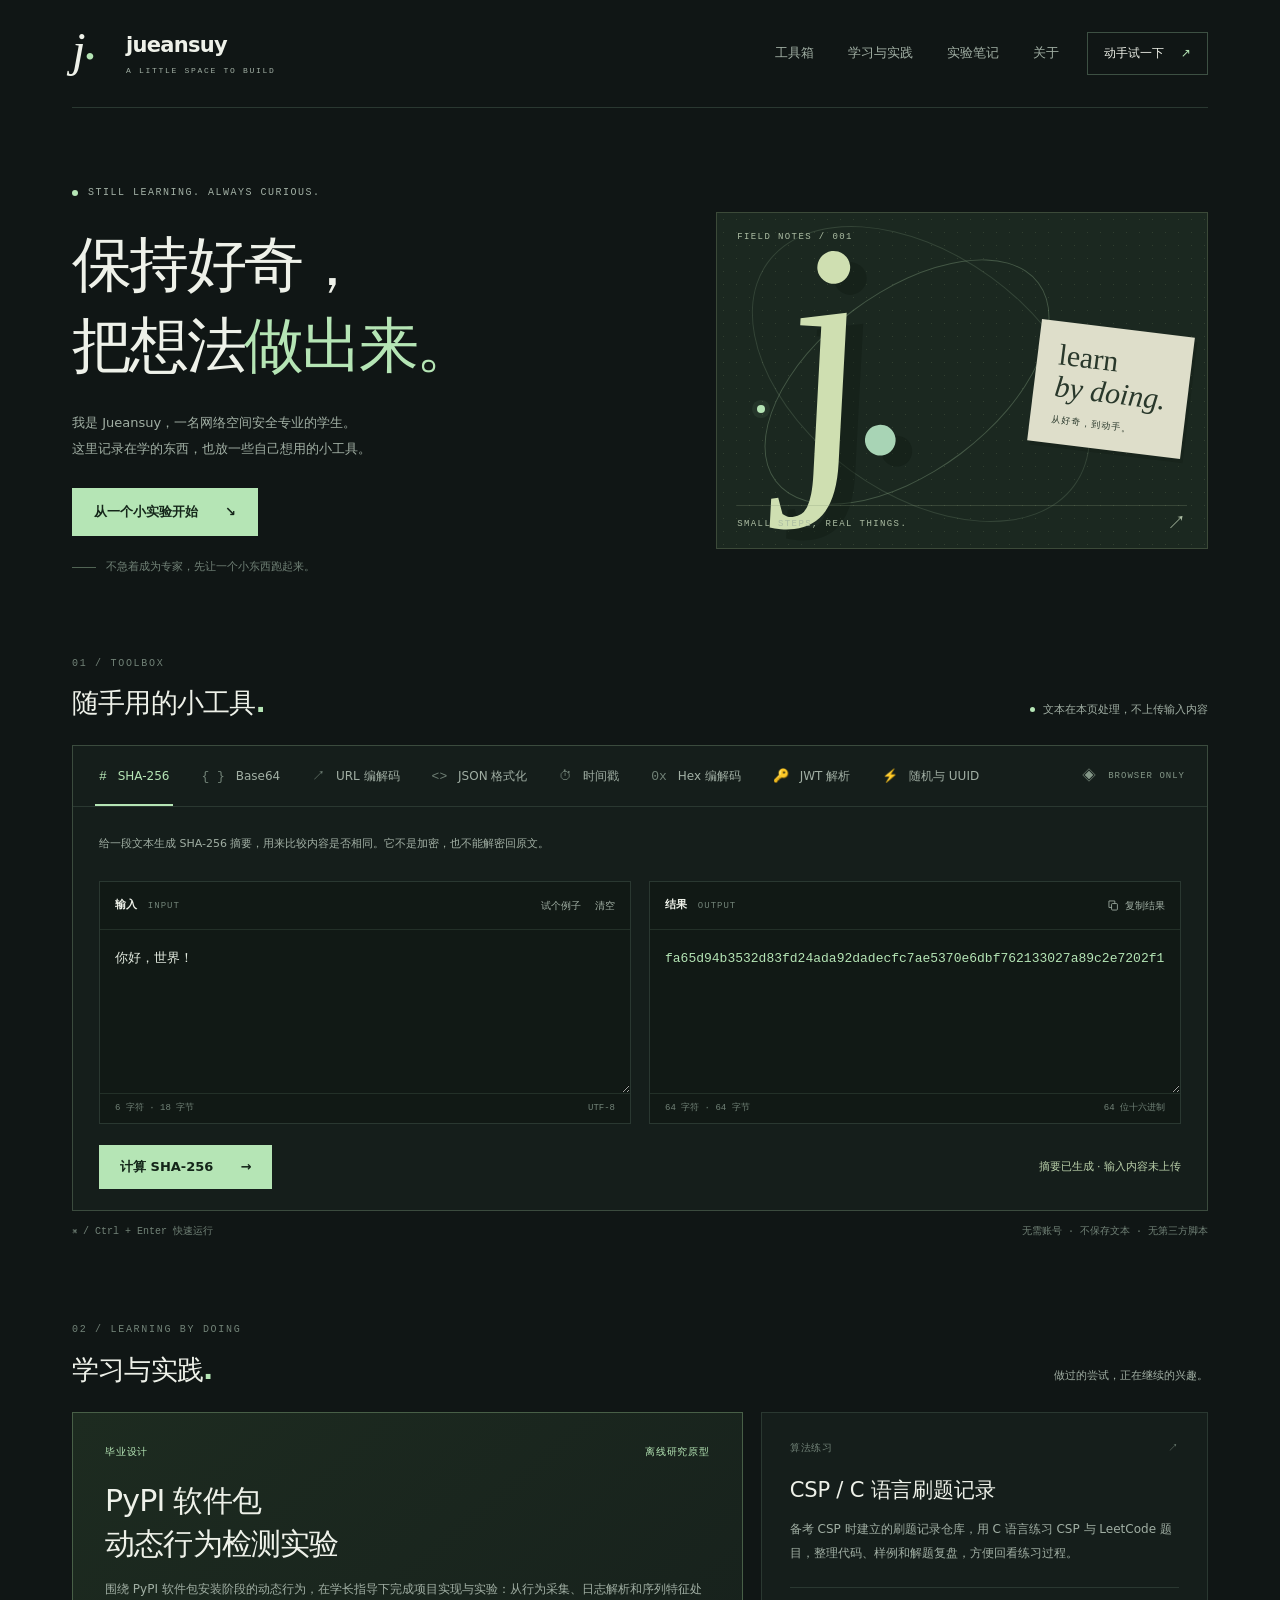
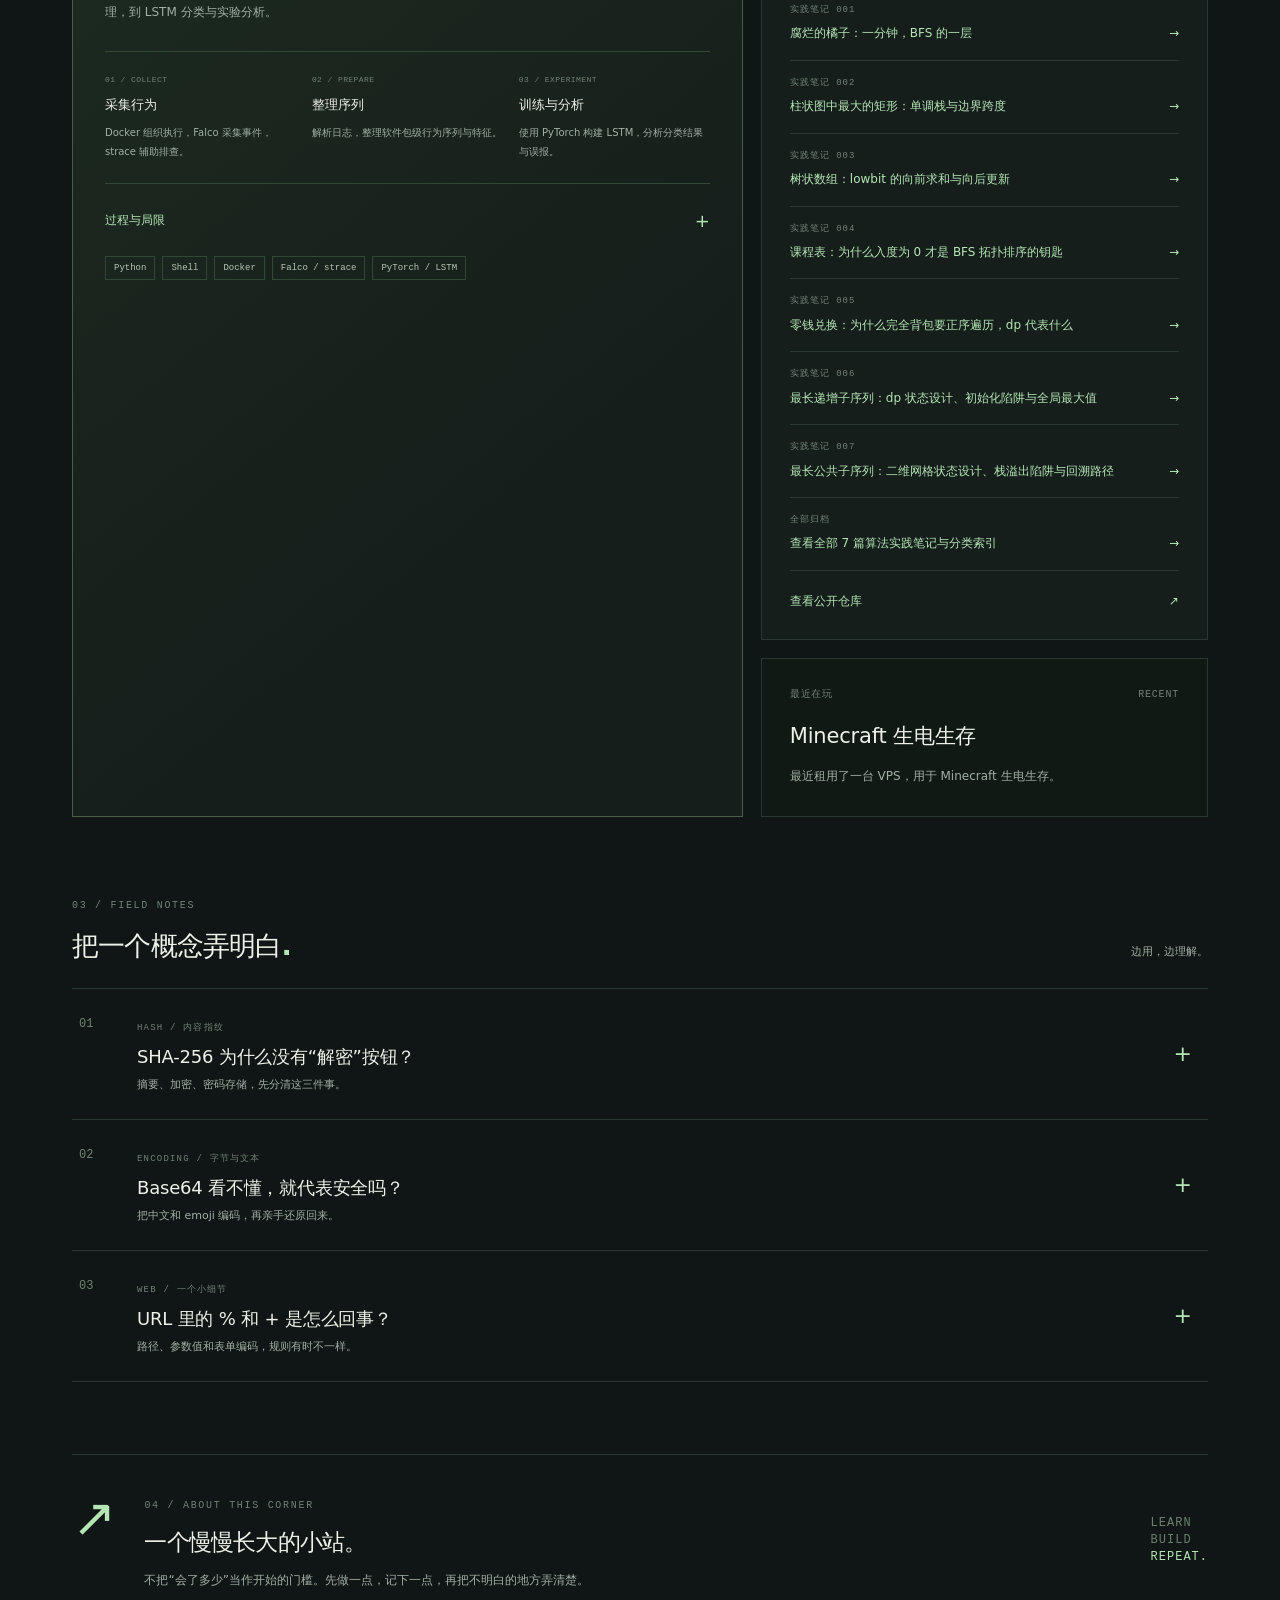
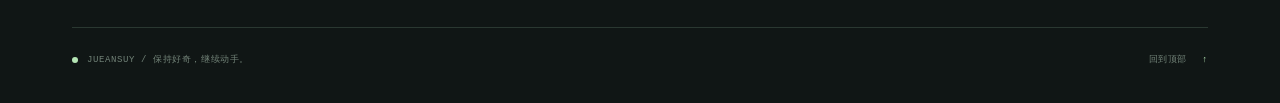
==== commit 4ca05b0f: "feat: add note 007 LCS, reading experience enhancements, JWT/UUID tools, and webmanifest" ====
--- a/index.html
+++ b/index.html
@@ -3,7 +3,7 @@
 <head>
   <meta charset="UTF-8">
   <meta name="viewport" content="width=device-width, initial-scale=1">
-  <meta name="description" content="Jueansuy 的个人小站：记录学习，做一点有用的东西。SHA-256、Base64、URL 编解码、JSON 格式化与 Unix 时间戳转换均在浏览器本地完成。">
+  <meta name="description" content="Jueansuy 的个人小站：记录学习，做一点有用的东西。SHA-256、Base64、URL、JSON、时间戳、Hex 编解码与 JWT 解析均在浏览器本地完成。">
   <meta name="theme-color" content="#101615">
   <meta property="og:type" content="website">
   <meta property="og:title" content="Jueansuy · 保持好奇，继续动手">
@@ -13,6 +13,7 @@
   <meta name="twitter:card" content="summary">
   <title>Jueansuy · 保持好奇，继续动手</title>
   <link rel="icon" type="image/svg+xml" href="./favicon.svg">
+  <link rel="manifest" href="./site.webmanifest">
   <link rel="stylesheet" href="./style.css">
   <script type="module" src="./app.js"></script>
 </head>
@@ -55,6 +56,8 @@
               <button type="button" class="tool-tab" id="tab-json" role="tab" aria-selected="false" aria-controls="tool-panel" tabindex="-1" data-tool="json"><span aria-hidden="true">&lt;&gt;</span> JSON 格式化</button>
               <button type="button" class="tool-tab" id="tab-timestamp" role="tab" aria-selected="false" aria-controls="tool-panel" tabindex="-1" data-tool="timestamp"><span aria-hidden="true">⏱</span> 时间戳</button>
               <button type="button" class="tool-tab" id="tab-hex" role="tab" aria-selected="false" aria-controls="tool-panel" tabindex="-1" data-tool="hex"><span aria-hidden="true">0x</span> Hex 编解码</button>
+              <button type="button" class="tool-tab" id="tab-jwt" role="tab" aria-selected="false" aria-controls="tool-panel" tabindex="-1" data-tool="jwt"><span aria-hidden="true">🔑</span> JWT 解析</button>
+              <button type="button" class="tool-tab" id="tab-uuid" role="tab" aria-selected="false" aria-controls="tool-panel" tabindex="-1" data-tool="uuid"><span aria-hidden="true">⚡</span> 随机与 UUID</button>
             </div>
             <span class="local-badge"><span aria-hidden="true">◈</span> BROWSER ONLY</span>
           </div>
@@ -104,7 +107,8 @@
             <a class="project-note-link" href="./notes/course-schedule.html"><span class="project-note-label">实践笔记 004</span><span>课程表：为什么入度为 0 才是 BFS 拓扑排序的钥匙 <span aria-hidden="true">→</span></span></a>
             <a class="project-note-link" href="./notes/coin-change.html"><span class="project-note-label">实践笔记 005</span><span>零钱兑换：为什么完全背包要正序遍历，dp 代表什么 <span aria-hidden="true">→</span></span></a>
             <a class="project-note-link" href="./notes/longest-increasing-subsequence.html"><span class="project-note-label">实践笔记 006</span><span>最长递增子序列：dp 状态设计、初始化陷阱与全局最大值 <span aria-hidden="true">→</span></span></a>
-            <a class="project-note-link" href="./notes/index.html"><span class="project-note-label">全部归档</span><span>查看全部 6 篇算法实践笔记与分类索引 <span aria-hidden="true">→</span></span></a>
+            <a class="project-note-link" href="./notes/longest-common-subsequence.html"><span class="project-note-label">实践笔记 007</span><span>最长公共子序列：二维网格状态设计、栈溢出陷阱与回溯路径 <span aria-hidden="true">→</span></span></a>
+            <a class="project-note-link" href="./notes/index.html"><span class="project-note-label">全部归档</span><span>查看全部 7 篇算法实践笔记与分类索引 <span aria-hidden="true">→</span></span></a>
             <a class="project-link" href="https://github.com/JUEANSUY/csp" target="_blank" rel="noopener noreferrer">查看公开仓库 <span aria-hidden="true">↗</span></a>
           </article>
           <article class="project-card project-recent" aria-labelledby="minecraft-title">
--- a/style.css
+++ b/style.css
@@ -8,11 +8,12 @@
 @media(max-width:640px){.site-header{height:auto;min-height:105px;flex-wrap:wrap;gap:14px;padding:17px 0}.site-header nav{flex-basis:100%;margin-left:0;flex-wrap:wrap;gap:8px 23px}.site-header nav a{white-space:nowrap}.practice-section{margin-top:49px}.practice-grid{grid-template-columns:minmax(0,1fr);gap:14px}.project-featured{grid-row:auto}.project-card,.project-featured{padding:23px}.project-featured h3{font-size:27px;margin-top:17px}.project-flow{gap:17px}.project-kicker{font-size:9px}.project-title-break{display:none}.project-card:not(.project-featured) h3{font-size:20px}.project-link{padding-top:18px}.project-tags{margin-top:19px}}
 @media(max-width:360px){.site-header nav{gap:8px 19px}.project-card,.project-featured{padding:20px}.project-featured h3{font-size:25px}.project-kicker{letter-spacing:.2px}.project-flow li>span{margin-right:8px}}
 .project-note-link{display:block;margin-top:22px;padding:15px 0;border-top:1px solid var(--line);border-bottom:1px solid var(--line);color:var(--mint);font-size:12px;line-height:1.8;overflow-wrap:anywhere}.project-note-label{display:block;font:9px/1.7 var(--mono);letter-spacing:1px;color:var(--subtle);margin-bottom:5px}.project-note-link>span:last-child{display:flex;align-items:center;justify-content:space-between;gap:12px}.project-note-link:hover>span:last-child{text-decoration:underline;text-underline-offset:4px}.project-note-link+.project-note-link{margin-top:-1px}
-.article-page .article-masthead{min-height:108px;display:flex;align-items:center;justify-content:space-between;gap:25px;border-bottom:1px solid var(--line)}.article-page .article-back{font-size:12px;color:var(--muted);white-space:nowrap}.article-page .article-back>span{color:var(--mint);margin-right:9px}.article-page .article-back:hover{color:var(--mint)}.article-page .article-intro{max-width:970px;padding:62px 0 48px;border-bottom:1px solid var(--line);margin-bottom:48px}.article-page .article-intro h1{font-size:43px;line-height:1.4;letter-spacing:-1.4px;margin:22px 0 20px;overflow-wrap:anywhere;font-weight:550}.article-page .article-deck{max-width:740px;font-size:15px;line-height:1.95;color:var(--muted);margin:0}.article-page .article-meta{display:flex;flex-wrap:wrap;gap:9px 21px;font:10px/1.8 var(--mono);color:var(--subtle);margin-top:25px}.article-page .article-layout{display:grid;grid-template-columns:minmax(0,780px) minmax(150px,1fr);gap:64px}.article-page .article-content{min-width:0}.article-page .article-section{margin:0 0 53px;scroll-margin-top:28px}.article-page .article-section h2{font-size:25px;margin:9px 0 19px;line-height:1.5;letter-spacing:-.5px;overflow-wrap:anywhere}.article-page .article-section p{font-size:14px;line-height:1.95;color:#b6c3b7;margin:15px 0}.article-page .article-section strong{color:var(--ink);font-weight:550}.article-page .article-section code{font:12px/1.7 var(--mono);color:var(--mint);background:#233328;padding:2px 5px;overflow-wrap:anywhere}.article-page .article-toc{position:sticky;top:34px;align-self:start;padding:5px 0 0 24px;border-left:1px solid var(--line)}.article-page .article-toc nav{display:flex;flex-direction:column;gap:15px;margin-top:23px}.article-page .article-toc nav a{font-size:12px;color:var(--muted)}.article-page .article-toc nav a:hover{color:var(--mint)}.article-page .article-toc>p{font-size:11px;line-height:1.9;color:var(--subtle);margin-top:33px}.article-page .article-steps{list-style:none;margin:24px 0;padding:0;border-top:1px solid var(--line)}.article-page .article-steps>li{display:flex;align-items:start;gap:20px;padding:23px 0;border-bottom:1px solid var(--line)}.article-page .article-step-number{font:11px/1.7 var(--mono);color:var(--subtle);padding-top:2px;flex:none}.article-page .article-steps h3{font-size:17px;line-height:1.6;margin:0 0 8px}.article-page .article-steps p{margin:0;font-size:13px}.article-page .article-insight{padding:22px 25px;border-left:2px solid var(--mint);background:#18251c}.article-page .article-insight p{margin:8px 0 0;font-size:13px}.article-page .article-code-panel{border:1px solid var(--line);background:var(--surface-deep);margin:23px 0 15px;min-width:0}.article-page .article-code-caption{display:flex;align-items:center;justify-content:space-between;gap:14px;padding:13px 18px;border-bottom:1px solid var(--line);font:10px/1.7 var(--mono);color:var(--subtle)}.article-page .article-code-caption a{color:var(--mint);font-size:10px}.code-copy-btn{border:1px solid #3c5443;background:#152219;color:var(--mint);font:10px/1 var(--mono);padding:4px 8px;cursor:pointer;transition:all .15s ease;margin-left:auto}.code-copy-btn:hover{background:#1f3525;border-color:var(--mint)}.code-copy-btn[data-copied="true"]{background:var(--mint);color:#101615;border-color:var(--mint);font-weight:600}.article-page .article-code-panel pre{max-width:100%;overflow:auto;margin:0;padding:22px;tab-size:4;color:#c4d5bd;font:12px/1.85 var(--mono);overscroll-behavior-x:contain}.article-page .article-code-panel pre:focus-visible{outline:2px solid var(--mint);outline-offset:-2px}.article-page .article-code-panel pre code{background:transparent;padding:0;font:inherit;white-space:pre;overflow-wrap:normal;color:inherit}.article-page .article-section .article-small{font-size:11px;line-height:1.9;color:var(--subtle)}.article-page .article-review-list{margin:23px 0 0;border-top:1px solid var(--line)}.article-page .article-review-list>div{padding:20px 0;border-bottom:1px solid var(--line)}.article-page .article-review-list dt{font-size:15px;color:var(--ink);margin-bottom:9px}.article-page .article-review-list dt>span{color:var(--subtle);font:10px var(--mono);margin-right:13px}.article-page .article-review-list dd{margin:0;font-size:13px;line-height:1.95;color:#b6c3b7}.article-page .article-case-grid{display:grid;grid-template-columns:repeat(2,minmax(0,1fr));gap:13px;margin-top:24px}.article-page .article-case-grid>div{padding:22px;border:1px solid var(--line);background:var(--surface)}.article-page .article-case-result{font:10px/1.7 var(--mono);color:var(--mint)}.article-page .article-case-grid h3{font-size:17px;margin:11px 0 13px}.article-page .article-case-grid p{font-size:12px;margin:13px 0 0}.article-page .article-complexity{display:grid;grid-template-columns:repeat(2,minmax(0,1fr));gap:25px;border-top:1px solid var(--line);border-bottom:1px solid var(--line);padding:24px 0;margin:24px 0 12px}.article-page .article-complexity>div>span{font-size:11px;color:var(--muted);display:block}.article-page .article-complexity>div>strong{font:27px/1.5 var(--mono);display:block;color:var(--mint);margin-top:8px}.article-page .article-complexity p{font-size:12px;margin:9px 0 0}.article-page .article-sources{border-top:1px solid var(--line);padding-top:30px}.article-page .article-sources h2{font-size:21px}.article-page .article-sources p{font-size:12px}.article-page .article-sources ul{list-style:none;padding:0;margin:19px 0 0;display:flex;flex-direction:column;gap:10px}.article-page .article-sources li a{font-size:12px;color:var(--mint);overflow-wrap:anywhere}.article-page .article-sources a:hover{text-decoration:underline;text-underline-offset:4px}.article-page .article-sources li a>span{margin-left:8px}.article-page .site-footer{margin-top:7px}.archive-section{margin-bottom:60px}.archive-grid{display:grid;grid-template-columns:repeat(2,minmax(0,1fr));gap:20px}.archive-card{border:1px solid var(--line);background:var(--surface);padding:28px;display:flex;flex-direction:column;transition:border-color .2s}.archive-card:hover{border-color:#4a634a}.archive-card-top{display:flex;justify-content:space-between;align-items:center;gap:10px;font:10px/1.6 var(--mono);color:var(--subtle);margin-bottom:14px}.archive-card-num{color:var(--mint);font-weight:600}.archive-card-tag{font-size:9px;letter-spacing:.5px}.archive-card h2{font-size:20px;line-height:1.45;margin:0 0 12px;font-weight:550;letter-spacing:-.5px}.archive-card h2 a{color:inherit}.archive-card h2 a:hover{color:var(--mint)}.archive-card-desc{font-size:13px;line-height:1.85;color:var(--muted);margin:0 0 18px}.archive-card-meta{display:flex;flex-wrap:wrap;gap:8px 16px;font:10px/1.6 var(--mono);color:var(--subtle);padding:14px 0;border-top:1px solid var(--line-soft);border-bottom:1px solid var(--line-soft);margin-top:auto}.archive-card-footer{padding-top:16px}.archive-card-link{font-size:12px;color:var(--mint);display:inline-flex;align-items:center;gap:6px}.archive-card-link:hover{text-decoration:underline;text-underline-offset:4px}
+.article-page .article-masthead{min-height:108px;display:flex;align-items:center;justify-content:space-between;gap:25px;border-bottom:1px solid var(--line)}.article-page .article-back{font-size:12px;color:var(--muted);white-space:nowrap}.article-page .article-back>span{color:var(--mint);margin-right:9px}.article-page .article-back:hover{color:var(--mint)}.article-page .article-intro{max-width:970px;padding:62px 0 48px;border-bottom:1px solid var(--line);margin-bottom:48px}.article-page .article-intro h1{font-size:43px;line-height:1.4;letter-spacing:-1.4px;margin:22px 0 20px;overflow-wrap:anywhere;font-weight:550}.article-page .article-deck{max-width:740px;font-size:15px;line-height:1.95;color:var(--muted);margin:0}.article-page .article-meta{display:flex;flex-wrap:wrap;gap:9px 21px;font:10px/1.8 var(--mono);color:var(--subtle);margin-top:25px}.article-page .article-layout{display:grid;grid-template-columns:minmax(0,780px) minmax(150px,1fr);gap:64px}.article-page .article-content{min-width:0}.article-page .article-section{margin:0 0 53px;scroll-margin-top:28px}.article-page .article-section h2{font-size:25px;margin:9px 0 19px;line-height:1.5;letter-spacing:-.5px;overflow-wrap:anywhere}.article-page .article-section p{font-size:14px;line-height:1.95;color:#b6c3b7;margin:15px 0}.article-page .article-section strong{color:var(--ink);font-weight:550}.article-page .article-section code{font:12px/1.7 var(--mono);color:var(--mint);background:#233328;padding:2px 5px;overflow-wrap:anywhere}.article-page .article-toc{position:sticky;top:34px;align-self:start;padding:5px 0 0 24px;border-left:1px solid var(--line)}.article-page .article-toc nav{display:flex;flex-direction:column;gap:15px;margin-top:23px}.article-page .article-toc nav a{font-size:12px;color:var(--muted)}.article-page .article-toc nav a:hover{color:var(--mint)}.article-page .article-toc>p{font-size:11px;line-height:1.9;color:var(--subtle);margin-top:33px}.article-page .article-steps{list-style:none;margin:24px 0;padding:0;border-top:1px solid var(--line)}.article-page .article-steps>li{display:flex;align-items:start;gap:20px;padding:23px 0;border-bottom:1px solid var(--line)}.article-page .article-step-number{font:11px/1.7 var(--mono);color:var(--subtle);padding-top:2px;flex:none}.article-page .article-steps h3{font-size:17px;line-height:1.6;margin:0 0 8px}.article-page .article-steps p{margin:0;font-size:13px}.article-page .article-insight{padding:22px 25px;border-left:2px solid var(--mint);background:#18251c}.article-page .article-insight p{margin:8px 0 0;font-size:13px}.article-page .article-code-panel{border:1px solid var(--line);background:var(--surface-deep);margin:23px 0 15px;min-width:0}.article-page .article-code-caption{display:flex;align-items:center;justify-content:space-between;gap:14px;padding:13px 18px;border-bottom:1px solid var(--line);font:10px/1.7 var(--mono);color:var(--subtle)}.article-page .article-code-caption a{color:var(--mint);font-size:10px}.code-copy-btn{border:1px solid #3c5443;background:#152219;color:var(--mint);font:10px/1 var(--mono);padding:4px 8px;cursor:pointer;transition:all .15s ease;margin-left:auto}.code-copy-btn:hover{background:#1f3525;border-color:var(--mint)}.code-copy-btn[data-copied="true"]{background:var(--mint);color:#101615;border-color:var(--mint);font-weight:600}.reading-progress-bar{position:fixed;top:0;left:0;height:3px;background:linear-gradient(90deg,var(--mint),#7df3bd);z-index:1000;pointer-events:none;transition:width .1s ease}.floating-back-to-top{position:fixed;bottom:24px;right:24px;width:38px;height:38px;background:var(--surface);border:1px solid var(--line-strong);color:var(--mint);font-size:16px;display:flex;align-items:center;justify-content:center;cursor:pointer;z-index:900;border-radius:0;box-shadow:0 4px 14px rgba(0,0,0,.5);transition:all .15s ease}.floating-back-to-top:hover{border-color:var(--mint);background:var(--line-subtle)}.floating-back-to-top[hidden]{display:none}.article-toc nav a[data-active="true"]{color:var(--mint);border-left:2px solid var(--mint);padding-left:10px;margin-left:-12px;font-weight:600}.article-page .article-code-panel pre{max-width:100%;overflow:auto;margin:0;padding:22px;tab-size:4;color:#c4d5bd;font:12px/1.85 var(--mono);overscroll-behavior-x:contain}.article-page .article-code-panel pre:focus-visible{outline:2px solid var(--mint);outline-offset:-2px}.article-page .article-code-panel pre code{background:transparent;padding:0;font:inherit;white-space:pre;overflow-wrap:normal;color:inherit}.article-page .article-section .article-small{font-size:11px;line-height:1.9;color:var(--subtle)}.article-page .article-review-list{margin:23px 0 0;border-top:1px solid var(--line)}.article-page .article-review-list>div{padding:20px 0;border-bottom:1px solid var(--line)}.article-page .article-review-list dt{font-size:15px;color:var(--ink);margin-bottom:9px}.article-page .article-review-list dt>span{color:var(--subtle);font:10px var(--mono);margin-right:13px}.article-page .article-review-list dd{margin:0;font-size:13px;line-height:1.95;color:#b6c3b7}.article-page .article-case-grid{display:grid;grid-template-columns:repeat(2,minmax(0,1fr));gap:13px;margin-top:24px}.article-page .article-case-grid>div{padding:22px;border:1px solid var(--line);background:var(--surface)}.article-page .article-case-result{font:10px/1.7 var(--mono);color:var(--mint)}.article-page .article-case-grid h3{font-size:17px;margin:11px 0 13px}.article-page .article-case-grid p{font-size:12px;margin:13px 0 0}.article-page .article-complexity{display:grid;grid-template-columns:repeat(2,minmax(0,1fr));gap:25px;border-top:1px solid var(--line);border-bottom:1px solid var(--line);padding:24px 0;margin:24px 0 12px}.article-page .article-complexity>div>span{font-size:11px;color:var(--muted);display:block}.article-page .article-complexity>div>strong{font:27px/1.5 var(--mono);display:block;color:var(--mint);margin-top:8px}.article-page .article-complexity p{font-size:12px;margin:9px 0 0}.article-page .article-sources{border-top:1px solid var(--line);padding-top:30px}.article-page .article-sources h2{font-size:21px}.article-page .article-sources p{font-size:12px}.article-page .article-sources ul{list-style:none;padding:0;margin:19px 0 0;display:flex;flex-direction:column;gap:10px}.article-page .article-sources li a{font-size:12px;color:var(--mint);overflow-wrap:anywhere}.article-page .article-sources a:hover{text-decoration:underline;text-underline-offset:4px}.article-page .article-sources li a>span{margin-left:8px}.article-page .site-footer{margin-top:7px}.archive-section{margin-bottom:60px}.archive-grid{display:grid;grid-template-columns:repeat(2,minmax(0,1fr));gap:20px}.archive-card{border:1px solid var(--line);background:var(--surface);padding:28px;display:flex;flex-direction:column;transition:border-color .2s}.archive-card:hover{border-color:#4a634a}.archive-card-top{display:flex;justify-content:space-between;align-items:center;gap:10px;font:10px/1.6 var(--mono);color:var(--subtle);margin-bottom:14px}.archive-card-num{color:var(--mint);font-weight:600}.archive-card-tag{font-size:9px;letter-spacing:.5px}.archive-card h2{font-size:20px;line-height:1.45;margin:0 0 12px;font-weight:550;letter-spacing:-.5px}.archive-card h2 a{color:inherit}.archive-card h2 a:hover{color:var(--mint)}.archive-card-desc{font-size:13px;line-height:1.85;color:var(--muted);margin:0 0 18px}.archive-card-meta{display:flex;flex-wrap:wrap;gap:8px 16px;font:10px/1.6 var(--mono);color:var(--subtle);padding:14px 0;border-top:1px solid var(--line-soft);border-bottom:1px solid var(--line-soft);margin-top:auto}.archive-card-footer{padding-top:16px}.archive-card-link{font-size:12px;color:var(--mint);display:inline-flex;align-items:center;gap:6px}.archive-card-link:hover{text-decoration:underline;text-underline-offset:4px}
 .article-page .orange-demo-panel{border:1px solid #435a43;background:linear-gradient(140deg,#1b2a1f,var(--surface) 80%);margin-top:24px}.article-page .orange-demo-heading{display:flex;justify-content:space-between;gap:15px;padding:15px 22px;border-bottom:1px solid #344735;font:10px/1.7 var(--mono);color:var(--muted)}.article-page .orange-demo-heading>span:first-child{color:var(--mint)}.article-page .orange-stage{display:grid;grid-template-columns:minmax(0,255px) minmax(0,1fr);align-items:center;gap:33px;padding:27px 24px}.article-page .orange-grid{display:grid;grid-template-columns:repeat(var(--orange-cols,3),minmax(0,1fr));gap:8px;max-width:255px;margin:0 auto}.article-page .orange-cell{min-width:0;aspect-ratio:1;display:flex;align-items:center;justify-content:center;font:26px/1.2 var(--mono);border:1px solid #35483a;background:#111b15;color:#748979}.article-page .orange-cell[data-value="1"]{background:#b5e5b5;color:#1b3522;border-color:#b5e5b5}.article-page .orange-cell[data-value="2"]{background:#704d35;color:#ffe5c7;border-color:#a77a51}.article-page .orange-cell[data-new="true"]{outline:2px solid #f8d59c;outline-offset:2px}.article-page .orange-legend{list-style:none;padding:0;margin:15px 0 0;display:flex;flex-wrap:wrap;justify-content:center;gap:9px 15px}.article-page .orange-legend>li{display:flex;gap:6px;align-items:center;color:var(--muted);font-size:10px}.article-page .orange-legend>li>span{display:inline-flex;justify-content:center;align-items:center;width:18px;height:18px;font:10px var(--mono);border:1px solid #35483a;color:#748979;background:#111b15}.article-page .orange-legend>li>span[data-value="1"]{background:var(--mint);color:#1b3522}.article-page .orange-legend>li>span[data-value="2"]{background:#704d35;color:#ffe5c7;border-color:#a77a51}.article-page .orange-readout{min-width:0}.article-page .orange-metrics{display:flex;gap:26px;flex-wrap:wrap}.article-page .orange-metrics>div>span{font-size:10px;color:var(--muted)}.article-page .orange-metrics p{font-size:10px;margin:3px 0 0;color:var(--subtle)}.article-page .orange-metrics p>strong{font:35px/1.35 var(--mono);color:var(--mint);margin-right:6px}.article-page #orange-status{font-size:12px;color:var(--ink);line-height:1.9;margin:18px 0 0;min-height:68px}.article-page .orange-reading-hint{font-size:10px;line-height:1.8;color:var(--subtle);margin:10px 0 0}.article-page .orange-controls{padding:20px 24px;border-top:1px solid #344735;display:flex;flex-direction:column;gap:17px}.article-page .orange-scenario-field{display:flex;align-items:center;gap:12px;min-width:0}.article-page .orange-scenario-field label{font-size:11px;color:var(--muted);flex:none}.article-page .orange-scenario-field select{max-width:100%;min-width:0;flex:1;border:1px solid #465d46;background:var(--surface-deep);border-radius:0;color:var(--ink);font:12px/1.5 var(--sans);padding:10px}.article-page .orange-scenario-field select:focus-visible{outline:2px solid var(--mint);outline-offset:3px}.article-page .orange-step-buttons{display:flex;flex-wrap:wrap;gap:9px}.article-page .orange-step-buttons button{border:1px solid #465d46;border-radius:0;background:transparent;color:var(--mint);padding:10px 14px;font:11px/1.5 var(--sans);min-height:39px}.article-page .orange-step-buttons #orange-next{background:var(--mint);border-color:var(--mint);color:#1b3522}.article-page .orange-step-buttons button:hover:enabled{border-color:var(--mint)}.article-page .orange-step-buttons button:disabled{opacity:.4}.article-page .orange-noscript{font-size:11px;color:var(--muted);padding:0 24px 18px}.article-page .histogram-demo-panel{border:1px solid #435a43;background:linear-gradient(140deg,#1b2a1f,var(--surface) 80%);margin-top:24px}.article-page .histogram-demo-heading{display:flex;justify-content:space-between;gap:15px;padding:15px 22px;border-bottom:1px solid #344735;font:10px/1.7 var(--mono);color:var(--muted)}.article-page .histogram-demo-heading>span:first-child{color:var(--mint)}.article-page .histogram-stage{display:grid;grid-template-columns:minmax(0,1.2fr) minmax(0,1fr);align-items:center;gap:33px;padding:27px 24px}.article-page .histogram-chart{display:flex;align-items:flex-end;justify-content:center;gap:10px;height:180px;padding:16px 12px 0;background:#111b15;border:1px solid #35483a;border-radius:2px}.article-page .histogram-col{display:flex;flex-direction:column;align-items:center;gap:6px;flex:1;max-width:44px;min-width:24px}.article-page .histogram-bar{width:100%;background:#233529;border:1px solid #3c5443;display:flex;align-items:flex-start;justify-content:center;padding-top:4px;transition:all .15s ease}.article-page .histogram-bar-val{font:12px/1 var(--mono);color:#8ca691}.article-page .histogram-idx-val{font:10px/1 var(--mono);color:var(--subtle);white-space:nowrap}.article-page .histogram-col[data-in-stack="true"] .histogram-bar{border-color:var(--mint);background:#1a3f28}.article-page .histogram-col[data-in-stack="true"] .histogram-bar-val{color:var(--mint);font-weight:600}.article-page .histogram-col[data-in-rect="true"] .histogram-bar{background:#2a4d34;box-shadow:inset 0 0 0 1px #598b67}.article-page .histogram-col[data-popped="true"] .histogram-bar{background:#704d35;border-color:#e09b67;box-shadow:0 0 8px #e09b6755}.article-page .histogram-col[data-popped="true"] .histogram-bar-val{color:#ffe5c7;font-weight:bold}.article-page .histogram-col[data-active="true"]{outline:2px dashed var(--mint);outline-offset:3px}.article-page .histogram-sentinel-col .sentinel-bar{background:#383228;border-color:#756545}.article-page .histogram-legend{list-style:none;padding:0;margin:15px 0 0;display:flex;flex-wrap:wrap;justify-content:center;gap:9px 15px}.article-page .histogram-legend>li{display:flex;gap:6px;align-items:center;color:var(--muted);font-size:10px}.article-page .legend-swatch{display:inline-block;width:14px;height:14px;border:1px solid #35483a}.article-page .swatch-stack{background:#1a3f28;border-color:var(--mint)}.article-page .swatch-active{background:transparent;border:2px dashed var(--mint)}.article-page .swatch-calc{background:#704d35;border-color:#e09b67}.article-page .swatch-rect{background:#2a4d34;border-color:#598b67}.article-page .histogram-readout{min-width:0}.article-page .histogram-metrics{display:flex;gap:20px;flex-wrap:wrap}.article-page .histogram-metrics>div>span{font-size:10px;color:var(--muted)}.article-page .histogram-metrics p{font-size:10px;margin:3px 0 0;color:var(--subtle)}.article-page .histogram-metrics p>strong{font:26px/1.35 var(--mono);color:var(--mint);margin-right:6px}.article-page #histogram-status{font-size:12px;color:var(--ink);line-height:1.9;margin:18px 0 0;min-height:68px}.article-page .histogram-reading-hint{font-size:10px;line-height:1.8;color:var(--subtle);margin:10px 0 0}.article-page .histogram-controls{padding:20px 24px;border-top:1px solid #344735;display:flex;flex-direction:column;gap:17px}.article-page .histogram-scenario-field{display:flex;align-items:center;gap:12px;min-width:0}.article-page .histogram-scenario-field label{font-size:11px;color:var(--muted);flex:none}.article-page .histogram-scenario-field select{max-width:100%;min-width:0;flex:1;border:1px solid #465d46;background:var(--surface-deep);border-radius:0;color:var(--ink);font:12px/1.5 var(--sans);padding:10px}.article-page .histogram-scenario-field select:focus-visible{outline:2px solid var(--mint);outline-offset:3px}.article-page .histogram-step-buttons{display:flex;flex-wrap:wrap;gap:9px}.article-page .histogram-step-buttons button{border:1px solid #465d46;border-radius:0;background:transparent;color:var(--mint);padding:10px 14px;font:11px/1.5 var(--sans);min-height:39px}.article-page .histogram-step-buttons #histogram-next{background:var(--mint);border-color:var(--mint);color:#1b3522}.article-page .histogram-step-buttons button:hover:enabled{border-color:var(--mint)}.article-page .histogram-step-buttons button:disabled{opacity:.4}.article-page .histogram-noscript{font-size:11px;color:var(--muted);padding:0 24px 18px}.article-page .fenwick-demo-panel{border:1px solid #435a43;background:linear-gradient(140deg,#1b2a1f,var(--surface) 80%);margin-top:24px}.article-page .fenwick-demo-heading{display:flex;justify-content:space-between;gap:15px;padding:15px 22px;border-bottom:1px solid #344735;font:10px/1.7 var(--mono);color:var(--muted)}.article-page .fenwick-demo-heading>span:first-child{color:var(--mint)}.article-page .fenwick-stage{display:grid;grid-template-columns:minmax(0,1.25fr) minmax(0,1fr);align-items:center;gap:33px;padding:27px 24px}.article-page .fenwick-visuals{display:flex;flex-direction:column;gap:18px}.article-page .fenwick-row{display:flex;flex-direction:column;gap:6px}.article-page .fenwick-row-label{font:10px/1.5 var(--mono);color:var(--subtle)}.article-page .fenwick-grid{display:flex;flex-wrap:wrap;gap:8px}.article-page .fenwick-cell{min-width:44px;flex:1;display:flex;flex-direction:column;align-items:center;justify-content:center;padding:8px 6px;border:1px solid #35483a;background:#111b15;transition:all .15s ease}.article-page .fenwick-num-cell{border-color:#3d5243}.article-page .fenwick-tree-cell{border-color:#34483a;background:#132118}.article-page .fenwick-val{font:16px/1.2 var(--mono);color:var(--ink);font-weight:600}.article-page .fenwick-sub{font:9px/1.4 var(--mono);color:var(--subtle);text-align:center;margin-top:4px}.article-page .fenwick-cell[data-active="true"]{border-color:var(--mint);background:#1e432a;box-shadow:0 0 10px #b5e5b533}.article-page .fenwick-cell[data-active="true"] .fenwick-val{color:var(--mint)}.article-page .fenwick-legend{list-style:none;padding:0;margin:10px 0 0;display:flex;flex-wrap:wrap;gap:9px 15px}.article-page .fenwick-legend>li{display:flex;gap:6px;align-items:center;color:var(--muted);font-size:10px}.article-page .swatch-tree{background:#132118;border-color:#34483a}.article-page .fenwick-readout{min-width:0}.article-page .fenwick-metrics{display:flex;gap:20px;flex-wrap:wrap}.article-page .fenwick-metrics>div>span{font-size:10px;color:var(--muted)}.article-page .fenwick-metrics p{font-size:10px;margin:3px 0 0;color:var(--subtle)}.article-page .fenwick-metrics p>strong{font:26px/1.35 var(--mono);color:var(--mint);margin-right:6px}.article-page #fenwick-status{font-size:12px;color:var(--ink);line-height:1.9;margin:18px 0 0;min-height:68px}.article-page .fenwick-reading-hint{font-size:10px;line-height:1.8;color:var(--subtle);margin:10px 0 0}.article-page .fenwick-controls{padding:20px 24px;border-top:1px solid #344735;display:flex;flex-direction:column;gap:17px}.article-page .fenwick-scenario-field{display:flex;align-items:center;gap:12px;min-width:0}.article-page .fenwick-scenario-field label{font-size:11px;color:var(--muted);flex:none}.article-page .fenwick-scenario-field select{max-width:100%;min-width:0;flex:1;border:1px solid #465d46;background:var(--surface-deep);border-radius:0;color:var(--ink);font:12px/1.5 var(--sans);padding:10px}.article-page .fenwick-scenario-field select:focus-visible{outline:2px solid var(--mint);outline-offset:3px}.article-page .fenwick-step-buttons{display:flex;flex-wrap:wrap;gap:9px}.article-page .fenwick-step-buttons button{border:1px solid #465d46;border-radius:0;background:transparent;color:var(--mint);padding:10px 14px;font:11px/1.5 var(--sans);min-height:39px}.article-page .fenwick-step-buttons #fenwick-next{background:var(--mint);border-color:var(--mint);color:#1b3522}.article-page .fenwick-step-buttons button:hover:enabled{border-color:var(--mint)}.article-page .fenwick-step-buttons button:disabled{opacity:.4}.article-page .fenwick-noscript{font-size:11px;color:var(--muted);padding:0 24px 18px}.article-nav{display:flex;justify-content:space-between;gap:16px;margin:45px 0 20px;padding:24px 0 0;border-top:1px solid var(--line)}.article-nav a{display:flex;flex-direction:column;gap:4px;font-size:13px;color:var(--mint);max-width:48%}.article-nav a:hover{text-decoration:underline;text-underline-offset:4px}.article-nav a.nav-next{margin-left:auto;text-align:right}.article-nav .nav-dir{font:10px/1.5 var(--mono);letter-spacing:1px;color:var(--subtle);text-transform:uppercase}.article-page .course-demo-panel{border:1px solid #435a43;background:linear-gradient(140deg,#1b2a1f,var(--surface) 80%);margin-top:24px}.article-page .course-demo-heading{display:flex;justify-content:space-between;gap:15px;padding:15px 22px;border-bottom:1px solid #344735;font:10px/1.7 var(--mono);color:var(--muted)}.article-page .course-demo-heading>span:first-child{color:var(--mint)}.article-page .course-stage{display:grid;grid-template-columns:minmax(0,1.25fr) minmax(0,1fr);align-items:center;gap:33px;padding:27px 24px}.article-page .course-visuals{display:flex;flex-direction:column;gap:18px}.article-page .course-row{display:flex;flex-direction:column;gap:6px}.article-page .course-row-label{font:10px/1.5 var(--mono);color:var(--subtle)}.article-page .course-grid{display:flex;flex-wrap:wrap;gap:10px}.article-page .course-node{min-width:58px;flex:1;display:flex;flex-direction:column;align-items:center;justify-content:center;padding:10px 8px;border:1px solid #35483a;background:#111b15;transition:all .15s ease}.article-page .course-node-id{font:13px/1.2 var(--mono);color:var(--ink);font-weight:600}.article-page .course-node-indeg{font:10px/1.4 var(--mono);color:var(--subtle);margin-top:4px}.article-page .course-node[data-in-queue="true"]{border-color:var(--mint);background:#1a3f28;box-shadow:0 0 8px #b5e5b533}.article-page .course-node[data-in-queue="true"] .course-node-id{color:var(--mint)}.article-page .course-node[data-current="true"]{border-color:#f8d59c;background:#382d1c;outline:2px dashed #f8d59c;outline-offset:2px}.article-page .course-node[data-current="true"] .course-node-id{color:#ffe5c7}.article-page .course-node[data-learned="true"]{border-color:#34483a;background:#132118;opacity:.8}.article-page .course-node[data-learned="true"] .course-node-id{color:#8ca691}.article-page .course-edges{display:flex;flex-wrap:wrap;gap:8px}.article-page .course-edge-tag{font:11px/1.5 var(--mono);padding:3px 8px;border:1px solid #35483a;background:#111b15;color:var(--muted)}.article-page .course-edge-tag[data-satisfied="true"]{border-color:#486348;background:#1a2b1d;color:#8ca691;text-decoration:line-through;text-decoration-color:#587a5a}.article-page .course-legend{list-style:none;padding:0;margin:10px 0 0;display:flex;flex-wrap:wrap;gap:9px 15px}.article-page .course-legend>li{display:flex;gap:6px;align-items:center;color:var(--muted);font-size:10px}.article-page .swatch-current{background:#382d1c;border-color:#f8d59c}.article-page .swatch-queue{background:#1a3f28;border-color:var(--mint)}.article-page .swatch-learned{background:#132118;border-color:#34483a}.article-page .course-readout{min-width:0}.article-page .course-metrics{display:flex;gap:20px;flex-wrap:wrap}.article-page .course-metrics>div>span{font-size:10px;color:var(--muted)}.article-page .course-metrics p{font-size:10px;margin:3px 0 0;color:var(--subtle)}.article-page .course-metrics p>strong{font:24px/1.35 var(--mono);color:var(--mint);margin-right:6px}.article-page #course-status{font-size:12px;color:var(--ink);line-height:1.9;margin:18px 0 0;min-height:68px}.article-page .course-reading-hint{font-size:10px;line-height:1.8;color:var(--subtle);margin:10px 0 0}.article-page .course-controls{padding:20px 24px;border-top:1px solid #344735;display:flex;flex-direction:column;gap:17px}.article-page .course-scenario-field{display:flex;align-items:center;gap:12px;min-width:0}.article-page .course-scenario-field label{font-size:11px;color:var(--muted);flex:none}.article-page .course-scenario-field select{max-width:100%;min-width:0;flex:1;border:1px solid #465d46;background:var(--surface-deep);border-radius:0;color:var(--ink);font:12px/1.5 var(--sans);padding:10px}.article-page .course-scenario-field select:focus-visible{outline:2px solid var(--mint);outline-offset:3px}.article-page .course-step-buttons{display:flex;flex-wrap:wrap;gap:9px}.article-page .course-step-buttons button{border:1px solid #465d46;border-radius:0;background:transparent;color:var(--mint);padding:10px 14px;font:11px/1.5 var(--sans);min-height:39px}.article-page .course-step-buttons #course-next{background:var(--mint);border-color:var(--mint);color:#1b3522}.article-page .course-step-buttons button:hover:enabled{border-color:var(--mint)}.article-page .course-step-buttons button:disabled{opacity:.4}.article-page .course-noscript{font-size:11px;color:var(--muted);padding:0 24px 18px}.article-page .coin-demo-panel{border:1px solid #435a43;background:linear-gradient(140deg,#1b2a1f,var(--surface) 80%);margin-top:24px}.article-page .coin-demo-heading{display:flex;justify-content:space-between;gap:15px;padding:15px 22px;border-bottom:1px solid #344735;font:10px/1.7 var(--mono);color:var(--muted)}.article-page .coin-demo-heading>span:first-child{color:var(--mint)}.article-page .coin-stage{display:grid;grid-template-columns:minmax(0,1.25fr) minmax(0,1fr);align-items:center;gap:33px;padding:27px 24px}.article-page .coin-visuals{display:flex;flex-direction:column;gap:18px}.article-page .coin-row{display:flex;flex-direction:column;gap:6px}.article-page .coin-row-label{font:10px/1.5 var(--mono);color:var(--subtle)}.article-page .coin-grid{display:flex;flex-wrap:wrap;gap:8px}.article-page .coin-cell{min-width:44px;flex:1;display:flex;flex-direction:column;align-items:center;justify-content:center;padding:8px 6px;border:1px solid #35483a;background:#111b15;transition:all .15s ease}.article-page .coin-val{font:16px/1.2 var(--mono);color:var(--ink);font-weight:600}.article-page .coin-idx{font:9px/1.4 var(--mono);color:var(--subtle);text-align:center;margin-top:4px}.article-page .coin-cell[data-active="true"]{border-color:var(--mint);background:#1a3f28;outline:2px solid var(--mint);outline-offset:2px}.article-page .coin-cell[data-active="true"] .coin-val{color:var(--mint)}.article-page .coin-cell[data-source="true"]{border-color:#f8d59c;background:#382d1c;box-shadow:0 0 8px #f8d59c55}.article-page .coin-cell[data-source="true"] .coin-val{color:#ffe5c7}.article-page .coin-cell[data-inf="true"] .coin-val{color:#647969}.article-page .coin-cell[data-valid="true"] .coin-val{color:#cce4ca}.article-page .coin-legend{list-style:none;padding:0;margin:10px 0 0;display:flex;flex-wrap:wrap;gap:9px 15px}.article-page .coin-legend>li{display:flex;gap:6px;align-items:center;color:var(--muted);font-size:10px}.article-page .swatch-active{background:#1a3f28;border-color:var(--mint)}.article-page .swatch-source{background:#382d1c;border-color:#f8d59c}.article-page .swatch-valid{background:#111b15;border-color:#35483a}.article-page .swatch-inf{background:#111b15;border-color:#2a3a2f}.article-page .coin-readout{min-width:0}.article-page .coin-metrics{display:flex;gap:20px;flex-wrap:wrap}.article-page .coin-metrics>div>span{font-size:10px;color:var(--muted)}.article-page .coin-metrics p{font-size:10px;margin:3px 0 0;color:var(--subtle)}.article-page .coin-metrics p>strong{font:24px/1.35 var(--mono);color:var(--mint);margin-right:6px}.article-page #coin-status{font-size:12px;color:var(--ink);line-height:1.9;margin:18px 0 0;min-height:68px}.article-page .coin-reading-hint{font-size:10px;line-height:1.8;color:var(--subtle);margin:10px 0 0}.article-page .coin-controls{padding:20px 24px;border-top:1px solid #344735;display:flex;flex-direction:column;gap:17px}.article-page .coin-scenario-field{display:flex;align-items:center;gap:12px;min-width:0}.article-page .coin-scenario-field label{font-size:11px;color:var(--muted);flex:none}.article-page .coin-scenario-field select{max-width:100%;min-width:0;flex:1;border:1px solid #465d46;background:var(--surface-deep);border-radius:0;color:var(--ink);font:12px/1.5 var(--sans);padding:10px}.article-page .coin-scenario-field select:focus-visible{outline:2px solid var(--mint);outline-offset:3px}.article-page .coin-step-buttons{display:flex;flex-wrap:wrap;gap:9px}.article-page .coin-step-buttons button{border:1px solid #465d46;border-radius:0;background:transparent;color:var(--mint);padding:10px 14px;font:11px/1.5 var(--sans);min-height:39px}.article-page .coin-step-buttons #coin-next{background:var(--mint);border-color:var(--mint);color:#1b3522}.article-page .coin-step-buttons button:hover:enabled{border-color:var(--mint)}.article-page .coin-step-buttons button:disabled{opacity:.4}.article-page .coin-noscript{font-size:11px;color:var(--muted);padding:0 24px 18px}
 .article-page .lis-demo-panel{border:1px solid #434e5a;background:linear-gradient(140deg,#1b222a,var(--surface) 80%);margin-top:24px}.article-page .lis-demo-heading{display:flex;justify-content:space-between;gap:15px;padding:15px 22px;border-bottom:1px solid #343f4a;font:10px/1.7 var(--mono);color:var(--muted)}.article-page .lis-demo-heading>span:first-child{color:var(--mint)}.article-page .lis-stage{display:grid;grid-template-columns:minmax(0,1.25fr) minmax(0,1fr);align-items:center;gap:33px;padding:27px 24px}.article-page .lis-visuals{display:flex;flex-direction:column;gap:18px}.article-page .lis-row{display:flex;flex-direction:column;gap:6px}.article-page .lis-row-label{font:10px/1.5 var(--mono);color:var(--subtle)}.article-page .lis-grid{display:flex;flex-wrap:wrap;gap:8px}.article-page .lis-cell{min-width:48px;flex:1;display:flex;flex-direction:column;align-items:center;justify-content:center;padding:8px 6px;border:1px solid #35404d;background:#121820;transition:all .15s ease}.article-page .lis-num{font:18px/1.2 var(--mono);color:var(--ink);font-weight:600}.article-page .lis-dp{font:11px/1.3 var(--mono);color:var(--mint);margin-top:3px}.article-page .lis-idx{font:9px/1.4 var(--mono);color:var(--subtle);text-align:center;margin-top:2px}.article-page .lis-cell[data-active="true"]{border-color:var(--mint);background:#1a3240;outline:2px solid var(--mint);outline-offset:2px}.article-page .lis-cell[data-active="true"] .lis-num{color:var(--mint)}.article-page .lis-cell[data-source="true"]{border-color:#f8d59c;background:#382d1c;box-shadow:0 0 8px #f8d59c55}.article-page .lis-cell[data-source="true"] .lis-num{color:#ffe5c7}.article-page .lis-cell[data-best="true"]{border-color:#9df8c5;background:#183626;box-shadow:0 0 10px #9df8c566}.article-page .lis-legend{list-style:none;padding:0;margin:10px 0 0;display:flex;flex-wrap:wrap;gap:9px 15px}.article-page .lis-legend>li{display:flex;gap:6px;align-items:center;color:var(--muted);font-size:10px}.article-page .swatch-best{background:#183626;border-color:#9df8c5}.article-page .lis-readout{min-width:0}.article-page .lis-metrics{display:flex;gap:20px;flex-wrap:wrap}.article-page .lis-metrics>div>span{font-size:10px;color:var(--muted)}.article-page .lis-metrics p{font-size:10px;margin:3px 0 0;color:var(--subtle)}.article-page .lis-metrics p>strong{font:24px/1.35 var(--mono);color:var(--mint);margin-right:6px}.article-page #lis-status{font-size:12px;color:var(--ink);line-height:1.9;margin:18px 0 0;min-height:68px}.article-page .lis-reading-hint{font-size:10px;line-height:1.8;color:var(--subtle);margin:10px 0 0}.article-page .lis-controls{padding:20px 24px;border-top:1px solid #343f4a;display:flex;flex-direction:column;gap:17px}.article-page .lis-scenario-field{display:flex;align-items:center;gap:12px;min-width:0}.article-page .lis-scenario-field label{font-size:11px;color:var(--muted);flex:none}.article-page .lis-scenario-field select{max-width:100%;min-width:0;flex:1;border:1px solid #465360;background:var(--surface-deep);border-radius:0;color:var(--ink);font:12px/1.5 var(--sans);padding:10px}.article-page .lis-scenario-field select:focus-visible{outline:2px solid var(--mint);outline-offset:3px}.article-page .lis-step-buttons{display:flex;flex-wrap:wrap;gap:9px}.article-page .lis-step-buttons button{border:1px solid #465360;border-radius:0;background:transparent;color:var(--mint);padding:10px 14px;font:11px/1.5 var(--sans);min-height:39px}.article-page .lis-step-buttons #lis-next{background:var(--mint);border-color:var(--mint);color:#1b3522}.article-page .lis-step-buttons button:hover:enabled{border-color:var(--mint)}.article-page .lis-step-buttons button:disabled{opacity:.4}.article-page .lis-noscript{font-size:11px;color:var(--muted);padding:0 24px 18px}
+.article-page .lcs-demo-panel{border:1px solid #4e435a;background:linear-gradient(140deg,#231b2a,var(--surface) 80%);margin-top:24px}.article-page .lcs-demo-heading{display:flex;justify-content:space-between;gap:15px;padding:15px 22px;border-bottom:1px solid #3c3247;font:10px/1.7 var(--mono);color:var(--muted)}.article-page .lcs-demo-heading>span:first-child{color:var(--mint)}.article-page .lcs-stage{display:grid;grid-template-columns:minmax(0,1.35fr) minmax(0,1fr);align-items:center;gap:33px;padding:27px 24px}.article-page .lcs-visuals{display:flex;flex-direction:column;gap:18px}.article-page .lcs-row{display:flex;flex-direction:column;gap:6px}.article-page .lcs-row-label{font:10px/1.5 var(--mono);color:var(--subtle)}.article-page .lcs-table-container{overflow-x:auto;padding-bottom:6px}.article-page .lcs-table{border-collapse:collapse;font:12px/1.3 var(--mono);color:var(--ink);text-align:center;width:max-content;margin:0 auto}.article-page .lcs-th{border:1px solid #3c3247;padding:5px 7px;background:#191421;color:var(--subtle);font-size:10px;font-weight:500}.article-page .lcs-th[data-highlight="true"]{background:#39284d;color:#d6b8ff;border-color:#7b4eb2;font-weight:700}.article-page .lcs-td{border:1px solid #3c3247;min-width:32px;height:30px;padding:3px 6px;background:#120e18;transition:all .15s ease}.article-page .lcs-td[data-active="true"]{border-color:var(--mint);background:#1a3f28;outline:2px solid var(--mint);outline-offset:1px;color:var(--mint);font-weight:700}.article-page .lcs-td[data-source="true"]{border-color:#f8d59c;background:#382d1c;box-shadow:0 0 8px #f8d59c55;color:#ffe5c7;font-weight:700}.article-page .lcs-td[data-path="true"]{border-color:#b589f8;background:#2f1d47;color:#eeddff;font-weight:700}.article-page .lcs-legend{list-style:none;padding:0;margin:10px 0 0;display:flex;flex-wrap:wrap;gap:9px 15px}.article-page .lcs-legend>li{display:flex;gap:6px;align-items:center;color:var(--muted);font-size:10px}.article-page .swatch-path{background:#2f1d47;border-color:#b589f8}.article-page .lcs-readout{min-width:0}.article-page .lcs-metrics{display:flex;gap:20px;flex-wrap:wrap}.article-page .lcs-metrics>div>span{font-size:10px;color:var(--muted)}.article-page .lcs-metrics p{font-size:10px;margin:3px 0 0;color:var(--subtle)}.article-page .lcs-metrics p>strong{font:24px/1.35 var(--mono);color:var(--mint);margin-right:6px}.article-page #lcs-status{font-size:12px;color:var(--ink);line-height:1.9;margin:18px 0 0;min-height:68px}.article-page .lcs-reading-hint{font-size:10px;line-height:1.8;color:var(--subtle);margin:10px 0 0}.article-page .lcs-controls{padding:20px 24px;border-top:1px solid #3c3247;display:flex;flex-direction:column;gap:17px}.article-page .lcs-scenario-field{display:flex;align-items:center;gap:12px;min-width:0}.article-page .lcs-scenario-field label{font-size:11px;color:var(--muted);flex:none}.article-page .lcs-scenario-field select{max-width:100%;min-width:0;flex:1;border:1px solid #4a3e59;background:var(--surface-deep);border-radius:0;color:var(--ink);font:12px/1.5 var(--sans);padding:10px}.article-page .lcs-scenario-field select:focus-visible{outline:2px solid var(--mint);outline-offset:3px}.article-page .lcs-step-buttons{display:flex;flex-wrap:wrap;gap:9px}.article-page .lcs-step-buttons button{border:1px solid #4a3e59;border-radius:0;background:transparent;color:var(--mint);padding:10px 14px;font:11px/1.5 var(--sans);min-height:39px}.article-page .lcs-step-buttons #lcs-next{background:var(--mint);border-color:var(--mint);color:#1b3522}.article-page .lcs-step-buttons button:hover:enabled{border-color:var(--mint)}.article-page .lcs-step-buttons button:disabled{opacity:.4}.article-page .lcs-noscript{font-size:11px;color:var(--muted);padding:0 24px 18px}
 .archive-toolbar{display:flex;flex-wrap:wrap;align-items:center;justify-content:space-between;gap:16px;margin:28px 0 20px;padding-bottom:18px;border-bottom:1px solid var(--line)}.archive-filters{display:flex;flex-wrap:wrap;gap:8px}.archive-filter-btn{background:var(--surface-deep);border:1px solid var(--line);color:var(--muted);padding:7px 13px;font:12px/1.4 var(--sans);cursor:pointer;transition:all .15s ease}.archive-filter-btn:hover{color:var(--ink);border-color:var(--line-strong)}.archive-filter-btn[data-active="true"]{background:var(--line-subtle);border-color:var(--mint);color:var(--mint);font-weight:600}.archive-search{display:flex;align-items:center;gap:8px;position:relative;min-width:200px;max-width:100%}.archive-search input{width:100%;background:var(--surface-deep);border:1px solid var(--line);color:var(--ink);padding:7px 12px;font:12px/1.4 var(--sans);border-radius:0;outline:none}.archive-search input:focus{border-color:var(--mint)}.archive-empty{padding:48px 0;text-align:center;color:var(--muted);font-size:14px;grid-column:1/-1}
 @media(max-width:1050px){.article-page .article-layout{grid-template-columns:minmax(0,1fr);gap:0}.article-page .article-toc{position:static;order:-1;border-left:0;border-bottom:1px solid var(--line);padding:0 0 25px;margin-bottom:35px}.article-page .article-toc nav{flex-direction:row;flex-wrap:wrap;gap:12px 23px;margin-top:15px}.article-page .article-toc>p{display:none}.article-page .article-content{max-width:820px}.article-page .article-intro{padding-top:48px;margin-bottom:30px}.archive-grid{grid-template-columns:1fr}}
-@media(max-width:640px){.article-page .article-masthead{min-height:86px;gap:17px}.article-page .article-back{font-size:10px}.article-page .article-back>span{margin-right:4px}.article-page .article-intro{padding:37px 0 29px;margin-bottom:24px}.article-page .article-intro h1{font-size:30px;line-height:1.45;letter-spacing:-.8px;margin:20px 0 18px}.article-page .article-deck{font-size:13px}.article-page .article-meta{font-size:9px;gap:7px 15px;margin-top:20px}.article-page .article-toc{margin-bottom:31px;padding-bottom:22px}.article-page .article-toc nav{gap:10px 19px}.article-page .article-toc nav a{font-size:11px}.article-page .article-section{margin-bottom:39px}.article-page .article-section h2{font-size:22px;margin:8px 0 15px}.article-page .article-section p{font-size:13px;line-height:1.95}.article-page .article-section code{font-size:11px}.article-page .article-steps>li{gap:13px;padding:20px 0}.article-page .article-steps h3{font-size:15px}.article-page .article-steps p{font-size:12px}.article-page .article-insight{padding:18px}.article-page .article-insight p{font-size:12px}.article-page .article-code-caption{padding:12px 13px;font-size:9px;flex-wrap:wrap;gap:7px}.article-page .article-code-caption a{font-size:9px}.article-page .article-code-panel pre{padding:17px 14px;font-size:11px}.article-page .article-review-list dt{font-size:14px}.article-page .article-review-list dd{font-size:12px}.article-page .article-case-grid{grid-template-columns:1fr;gap:11px;margin-top:20px}.article-page .article-case-grid>div{padding:20px}.article-page .article-case-grid h3{font-size:16px}.article-page .article-case-grid p{font-size:12px}.article-page .article-complexity{gap:18px;padding:21px 0}.article-page .article-complexity p{font-size:11px}.article-page .article-complexity>div>strong{font-size:24px}.article-page .article-sources h2{font-size:20px}.article-page .article-sources p{font-size:12px}.article-page .orange-demo-heading{padding:13px 17px;flex-wrap:wrap;gap:3px 15px;font-size:9px}.article-page .orange-stage{grid-template-columns:minmax(0,1fr);gap:22px;padding:23px 19px}.article-page .orange-grid{max-width:232px}.article-page .orange-cell{font-size:26px}.article-page .orange-readout{border-top:1px solid #344735;padding-top:18px}.article-page .orange-metrics{gap:38px}.article-page #orange-status{font-size:12px;min-height:0;margin-top:12px}.article-page .orange-reading-hint{font-size:10px}.article-page .orange-controls{padding:18px 17px;gap:16px}.article-page .orange-scenario-field{align-items:flex-start;flex-direction:column;gap:8px}.article-page .orange-scenario-field select{width:100%;font-size:11px}.article-page .orange-step-buttons{gap:8px}.article-page .orange-step-buttons button{padding:10px 11px;font-size:10px}.article-page .orange-noscript{font-size:11px}.article-page .histogram-demo-heading{padding:13px 17px;flex-wrap:wrap;gap:3px 15px;font-size:9px}.article-page .histogram-stage{grid-template-columns:minmax(0,1fr);gap:22px;padding:23px 19px}.article-page .histogram-chart{height:150px;padding:12px 8px 0;gap:6px}.article-page .histogram-col{max-width:36px;min-width:18px}.article-page .histogram-readout{border-top:1px solid #344735;padding-top:18px}.article-page .histogram-metrics{gap:24px}.article-page #histogram-status{font-size:12px;min-height:0;margin-top:12px}.article-page .histogram-reading-hint{font-size:10px}.article-page .histogram-controls{padding:18px 17px;gap:16px}.article-page .histogram-scenario-field{align-items:flex-start;flex-direction:column;gap:8px}.article-page .histogram-scenario-field select{width:100%;font-size:11px}.article-page .histogram-step-buttons{gap:8px}.article-page .histogram-step-buttons button{padding:10px 11px;font-size:10px}.article-page .histogram-noscript{font-size:11px}.article-page .fenwick-demo-heading{padding:13px 17px;flex-wrap:wrap;gap:3px 15px;font-size:9px}.article-page .fenwick-stage{grid-template-columns:minmax(0,1fr);gap:22px;padding:23px 19px}.article-page .fenwick-cell{min-width:36px;padding:6px 4px}.article-page .fenwick-val{font-size:14px}.article-page .fenwick-sub{font-size:8px}.article-page .fenwick-readout{border-top:1px solid #344735;padding-top:18px}.article-page #fenwick-status{font-size:12px;min-height:0;margin-top:12px}.article-page .fenwick-reading-hint{font-size:10px}.article-page .fenwick-controls{padding:18px 17px;gap:16px}.article-page .fenwick-scenario-field{align-items:flex-start;flex-direction:column;gap:8px}.article-page .fenwick-scenario-field select{width:100%;font-size:11px}.article-page .fenwick-step-buttons{gap:8px}.article-page .fenwick-step-buttons button{padding:10px 11px;font-size:10px}.article-page .fenwick-noscript{font-size:11px}.article-page .course-demo-heading{padding:13px 17px;flex-wrap:wrap;gap:3px 15px;font-size:9px}.article-page .course-stage{grid-template-columns:minmax(0,1fr);gap:22px;padding:23px 19px}.article-page .course-node{min-width:48px;padding:8px 6px}.article-page .course-node-id{font-size:12px}.article-page .course-node-indeg{font-size:9px}.article-page .course-readout{border-top:1px solid #344735;padding-top:18px}.article-page #course-status{font-size:12px;min-height:0;margin-top:12px}.article-page .course-reading-hint{font-size:10px}.article-page .course-controls{padding:18px 17px;gap:16px}.article-page .course-scenario-field{align-items:flex-start;flex-direction:column;gap:8px}.article-page .course-scenario-field select{width:100%;font-size:11px}.article-page .course-step-buttons{gap:8px}.article-page .course-step-buttons button{padding:10px 11px;font-size:10px}.article-page .course-noscript{font-size:11px}.article-page .coin-demo-heading{padding:13px 17px;flex-wrap:wrap;gap:3px 15px;font-size:9px}.article-page .coin-stage{grid-template-columns:minmax(0,1fr);gap:22px;padding:23px 19px}.article-page .coin-cell{min-width:36px;padding:6px 4px}.article-page .coin-val{font-size:14px}.article-page .coin-idx{font-size:8px}.article-page .coin-readout{border-top:1px solid #344735;padding-top:18px}.article-page #coin-status{font-size:12px;min-height:0;margin-top:12px}.article-page .coin-reading-hint{font-size:10px}.article-page .lis-demo-heading{padding:13px 17px;flex-wrap:wrap;gap:3px 15px;font-size:9px}.article-page .lis-stage{grid-template-columns:minmax(0,1fr);gap:22px;padding:23px 19px}.article-page .lis-cell{min-width:38px;padding:6px 4px}.article-page .lis-num{font-size:15px}.article-page .lis-dp{font-size:10px}.article-page .lis-idx{font-size:8px}.article-page .lis-readout{border-top:1px solid #343f4a;padding-top:18px}.article-page #lis-status{font-size:12px;min-height:0;margin-top:12px}.article-page .lis-reading-hint{font-size:10px}.article-page .coin-controls{padding:18px 17px;gap:16px}.article-page .coin-scenario-field{align-items:flex-start;flex-direction:column;gap:8px}.article-page .coin-scenario-field select{width:100%;font-size:11px}.article-page .coin-step-buttons{gap:8px}.article-page .coin-step-buttons button{padding:10px 11px;font-size:10px}.article-page .coin-noscript{font-size:11px}.article-nav{flex-direction:column;gap:14px}.article-nav a{max-width:100%}.article-nav a.nav-next{text-align:left}.project-note-link{font-size:11px}.archive-card{padding:20px}.archive-card h2{font-size:18px}}
-@media(max-width:360px){.article-page .article-intro h1{font-size:27px}.article-page .article-masthead{gap:10px}.article-page .article-back{font-size:9px}.article-page .article-section h2{font-size:21px}.article-page .article-complexity{grid-template-columns:1fr;gap:20px}.article-page .orange-stage{padding:20px 17px}.article-page .orange-step-buttons button{padding:10px 9px}.article-page .histogram-stage{padding:20px 17px}.article-page .histogram-step-buttons button{padding:10px 9px}.article-page .fenwick-stage{padding:20px 17px}.article-page .fenwick-step-buttons button{padding:10px 9px}.article-page .course-stage{padding:20px 17px}.article-page .course-step-buttons button{padding:10px 9px}.article-page .coin-stage{padding:20px 17px}.article-page .lis-stage{padding:20px 17px}.article-page .coin-step-buttons button{padding:10px 9px}}
+@media(max-width:640px){.article-page .article-masthead{min-height:86px;gap:17px}.article-page .article-back{font-size:10px}.article-page .article-back>span{margin-right:4px}.article-page .article-intro{padding:37px 0 29px;margin-bottom:24px}.article-page .article-intro h1{font-size:30px;line-height:1.45;letter-spacing:-.8px;margin:20px 0 18px}.article-page .article-deck{font-size:13px}.article-page .article-meta{font-size:9px;gap:7px 15px;margin-top:20px}.article-page .article-toc{margin-bottom:31px;padding-bottom:22px}.article-page .article-toc nav{gap:10px 19px}.article-page .article-toc nav a{font-size:11px}.article-page .article-section{margin-bottom:39px}.article-page .article-section h2{font-size:22px;margin:8px 0 15px}.article-page .article-section p{font-size:13px;line-height:1.95}.article-page .article-section code{font-size:11px}.article-page .article-steps>li{gap:13px;padding:20px 0}.article-page .article-steps h3{font-size:15px}.article-page .article-steps p{font-size:12px}.article-page .article-insight{padding:18px}.article-page .article-insight p{font-size:12px}.article-page .article-code-caption{padding:12px 13px;font-size:9px;flex-wrap:wrap;gap:7px}.article-page .article-code-caption a{font-size:9px}.article-page .article-code-panel pre{padding:17px 14px;font-size:11px}.article-page .article-review-list dt{font-size:14px}.article-page .article-review-list dd{font-size:12px}.article-page .article-case-grid{grid-template-columns:1fr;gap:11px;margin-top:20px}.article-page .article-case-grid>div{padding:20px}.article-page .article-case-grid h3{font-size:16px}.article-page .article-case-grid p{font-size:12px}.article-page .article-complexity{gap:18px;padding:21px 0}.article-page .article-complexity p{font-size:11px}.article-page .article-complexity>div>strong{font-size:24px}.article-page .article-sources h2{font-size:20px}.article-page .article-sources p{font-size:12px}.article-page .orange-demo-heading{padding:13px 17px;flex-wrap:wrap;gap:3px 15px;font-size:9px}.article-page .orange-stage{grid-template-columns:minmax(0,1fr);gap:22px;padding:23px 19px}.article-page .orange-grid{max-width:232px}.article-page .orange-cell{font-size:26px}.article-page .orange-readout{border-top:1px solid #344735;padding-top:18px}.article-page .orange-metrics{gap:38px}.article-page #orange-status{font-size:12px;min-height:0;margin-top:12px}.article-page .orange-reading-hint{font-size:10px}.article-page .orange-controls{padding:18px 17px;gap:16px}.article-page .orange-scenario-field{align-items:flex-start;flex-direction:column;gap:8px}.article-page .orange-scenario-field select{width:100%;font-size:11px}.article-page .orange-step-buttons{gap:8px}.article-page .orange-step-buttons button{padding:10px 11px;font-size:10px}.article-page .orange-noscript{font-size:11px}.article-page .histogram-demo-heading{padding:13px 17px;flex-wrap:wrap;gap:3px 15px;font-size:9px}.article-page .histogram-stage{grid-template-columns:minmax(0,1fr);gap:22px;padding:23px 19px}.article-page .histogram-chart{height:150px;padding:12px 8px 0;gap:6px}.article-page .histogram-col{max-width:36px;min-width:18px}.article-page .histogram-readout{border-top:1px solid #344735;padding-top:18px}.article-page .histogram-metrics{gap:24px}.article-page #histogram-status{font-size:12px;min-height:0;margin-top:12px}.article-page .histogram-reading-hint{font-size:10px}.article-page .histogram-controls{padding:18px 17px;gap:16px}.article-page .histogram-scenario-field{align-items:flex-start;flex-direction:column;gap:8px}.article-page .histogram-scenario-field select{width:100%;font-size:11px}.article-page .histogram-step-buttons{gap:8px}.article-page .histogram-step-buttons button{padding:10px 11px;font-size:10px}.article-page .histogram-noscript{font-size:11px}.article-page .fenwick-demo-heading{padding:13px 17px;flex-wrap:wrap;gap:3px 15px;font-size:9px}.article-page .fenwick-stage{grid-template-columns:minmax(0,1fr);gap:22px;padding:23px 19px}.article-page .fenwick-cell{min-width:36px;padding:6px 4px}.article-page .fenwick-val{font-size:14px}.article-page .fenwick-sub{font-size:8px}.article-page .fenwick-readout{border-top:1px solid #344735;padding-top:18px}.article-page #fenwick-status{font-size:12px;min-height:0;margin-top:12px}.article-page .fenwick-reading-hint{font-size:10px}.article-page .fenwick-controls{padding:18px 17px;gap:16px}.article-page .fenwick-scenario-field{align-items:flex-start;flex-direction:column;gap:8px}.article-page .fenwick-scenario-field select{width:100%;font-size:11px}.article-page .fenwick-step-buttons{gap:8px}.article-page .fenwick-step-buttons button{padding:10px 11px;font-size:10px}.article-page .fenwick-noscript{font-size:11px}.article-page .course-demo-heading{padding:13px 17px;flex-wrap:wrap;gap:3px 15px;font-size:9px}.article-page .course-stage{grid-template-columns:minmax(0,1fr);gap:22px;padding:23px 19px}.article-page .course-node{min-width:48px;padding:8px 6px}.article-page .course-node-id{font-size:12px}.article-page .course-node-indeg{font-size:9px}.article-page .course-readout{border-top:1px solid #344735;padding-top:18px}.article-page #course-status{font-size:12px;min-height:0;margin-top:12px}.article-page .course-reading-hint{font-size:10px}.article-page .course-controls{padding:18px 17px;gap:16px}.article-page .course-scenario-field{align-items:flex-start;flex-direction:column;gap:8px}.article-page .course-scenario-field select{width:100%;font-size:11px}.article-page .course-step-buttons{gap:8px}.article-page .course-step-buttons button{padding:10px 11px;font-size:10px}.article-page .course-noscript{font-size:11px}.article-page .coin-demo-heading{padding:13px 17px;flex-wrap:wrap;gap:3px 15px;font-size:9px}.article-page .coin-stage{grid-template-columns:minmax(0,1fr);gap:22px;padding:23px 19px}.article-page .coin-cell{min-width:36px;padding:6px 4px}.article-page .coin-val{font-size:14px}.article-page .coin-idx{font-size:8px}.article-page .coin-readout{border-top:1px solid #344735;padding-top:18px}.article-page #coin-status{font-size:12px;min-height:0;margin-top:12px}.article-page .coin-reading-hint{font-size:10px}.article-page .lis-demo-heading{padding:13px 17px;flex-wrap:wrap;gap:3px 15px;font-size:9px}.article-page .lis-stage{grid-template-columns:minmax(0,1fr);gap:22px;padding:23px 19px}.article-page .lcs-stage{grid-template-columns:minmax(0,1fr);gap:22px;padding:23px 19px}.article-page .lcs-td{min-width:28px;height:26px;font-size:11px}.article-page .lis-cell{min-width:38px;padding:6px 4px}.article-page .lis-num{font-size:15px}.article-page .lis-dp{font-size:10px}.article-page .lis-idx{font-size:8px}.article-page .lis-readout{border-top:1px solid #343f4a;padding-top:18px}.article-page #lis-status{font-size:12px;min-height:0;margin-top:12px}.article-page .lis-reading-hint{font-size:10px}.article-page .coin-controls{padding:18px 17px;gap:16px}.article-page .coin-scenario-field{align-items:flex-start;flex-direction:column;gap:8px}.article-page .coin-scenario-field select{width:100%;font-size:11px}.article-page .coin-step-buttons{gap:8px}.article-page .coin-step-buttons button{padding:10px 11px;font-size:10px}.article-page .coin-noscript{font-size:11px}.article-nav{flex-direction:column;gap:14px}.article-nav a{max-width:100%}.article-nav a.nav-next{text-align:left}.project-note-link{font-size:11px}.archive-card{padding:20px}.archive-card h2{font-size:18px}}
+@media(max-width:360px){.article-page .article-intro h1{font-size:27px}.article-page .article-masthead{gap:10px}.article-page .article-back{font-size:9px}.article-page .article-section h2{font-size:21px}.article-page .article-complexity{grid-template-columns:1fr;gap:20px}.article-page .orange-stage{padding:20px 17px}.article-page .orange-step-buttons button{padding:10px 9px}.article-page .histogram-stage{padding:20px 17px}.article-page .histogram-step-buttons button{padding:10px 9px}.article-page .fenwick-stage{padding:20px 17px}.article-page .fenwick-step-buttons button{padding:10px 9px}.article-page .course-stage{padding:20px 17px}.article-page .course-step-buttons button{padding:10px 9px}.article-page .coin-stage{padding:20px 17px}.article-page .lis-stage{padding:20px 17px}.article-page .lcs-stage{padding:20px 17px}.article-page .coin-step-buttons button{padding:10px 9px}}
 @media(prefers-reduced-motion:reduce){html{scroll-behavior:auto}*,*::before,*::after{transition:none!important;animation:none!important}}
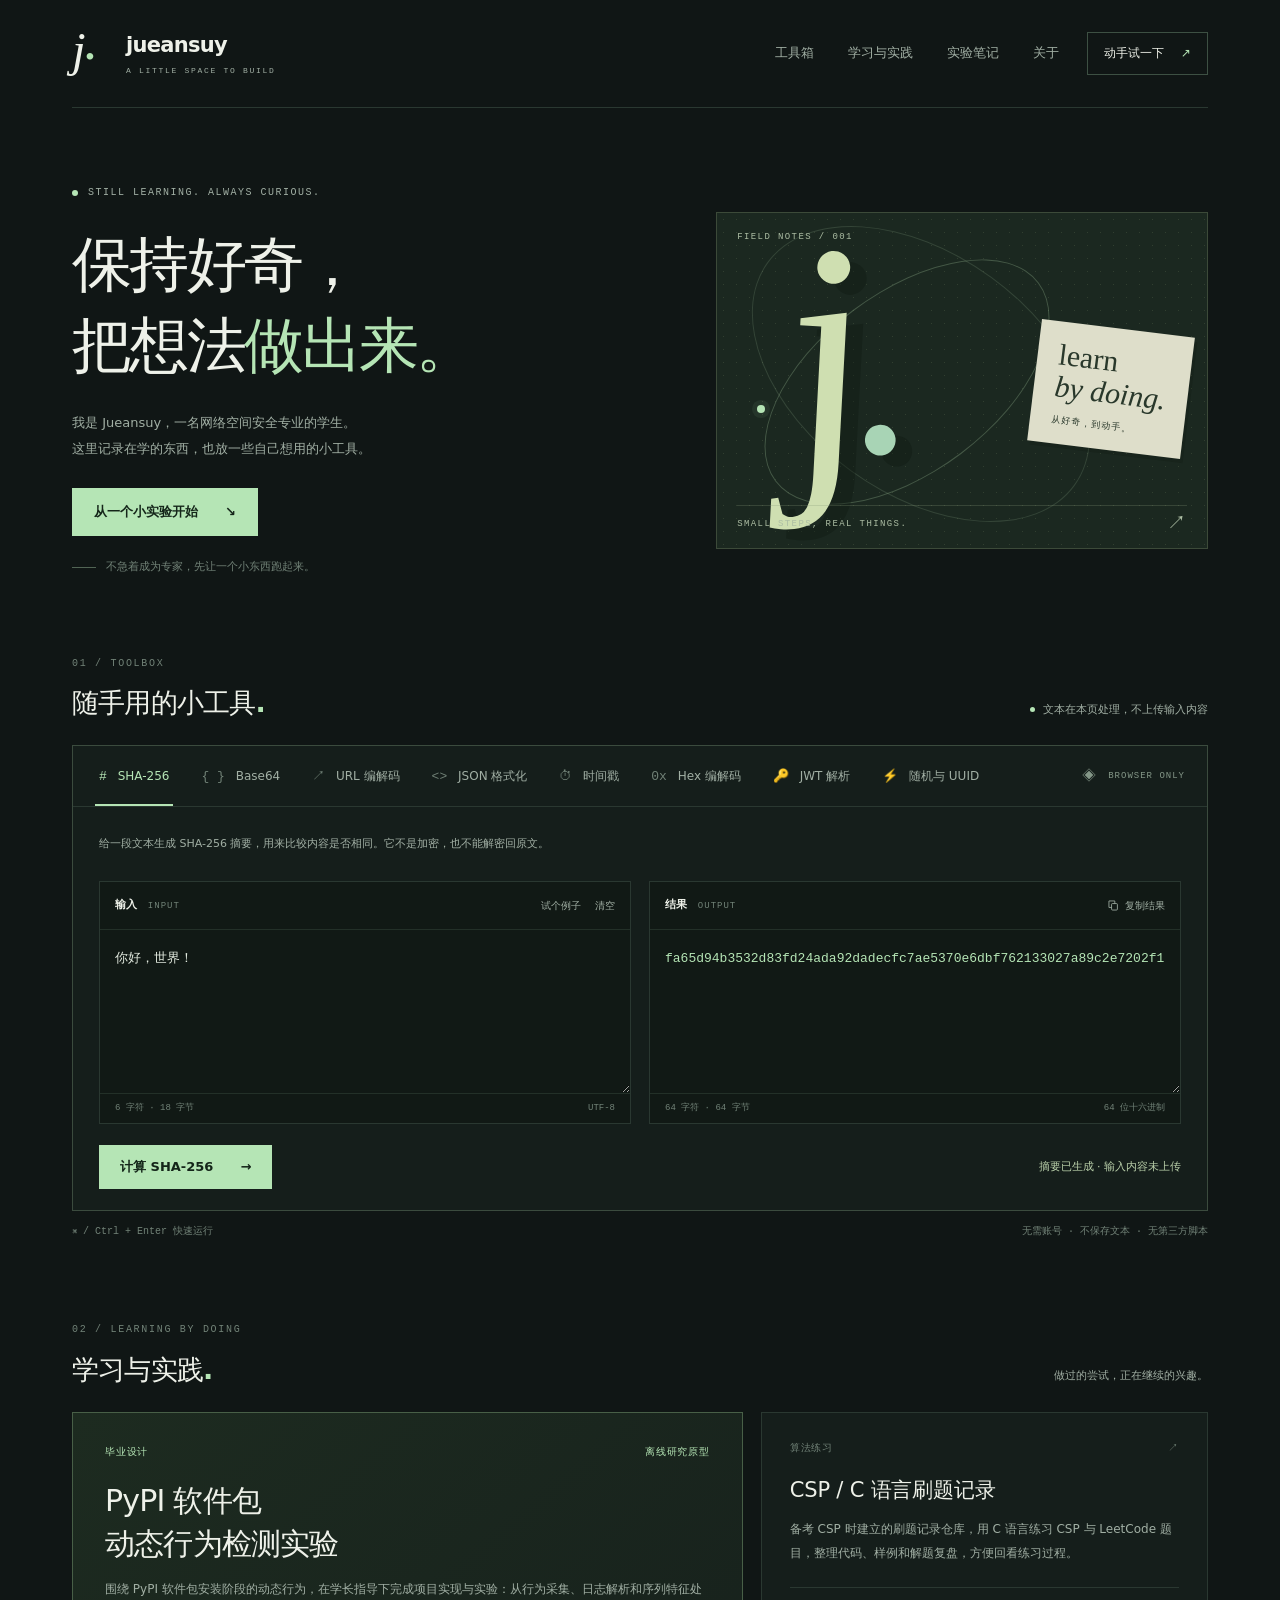
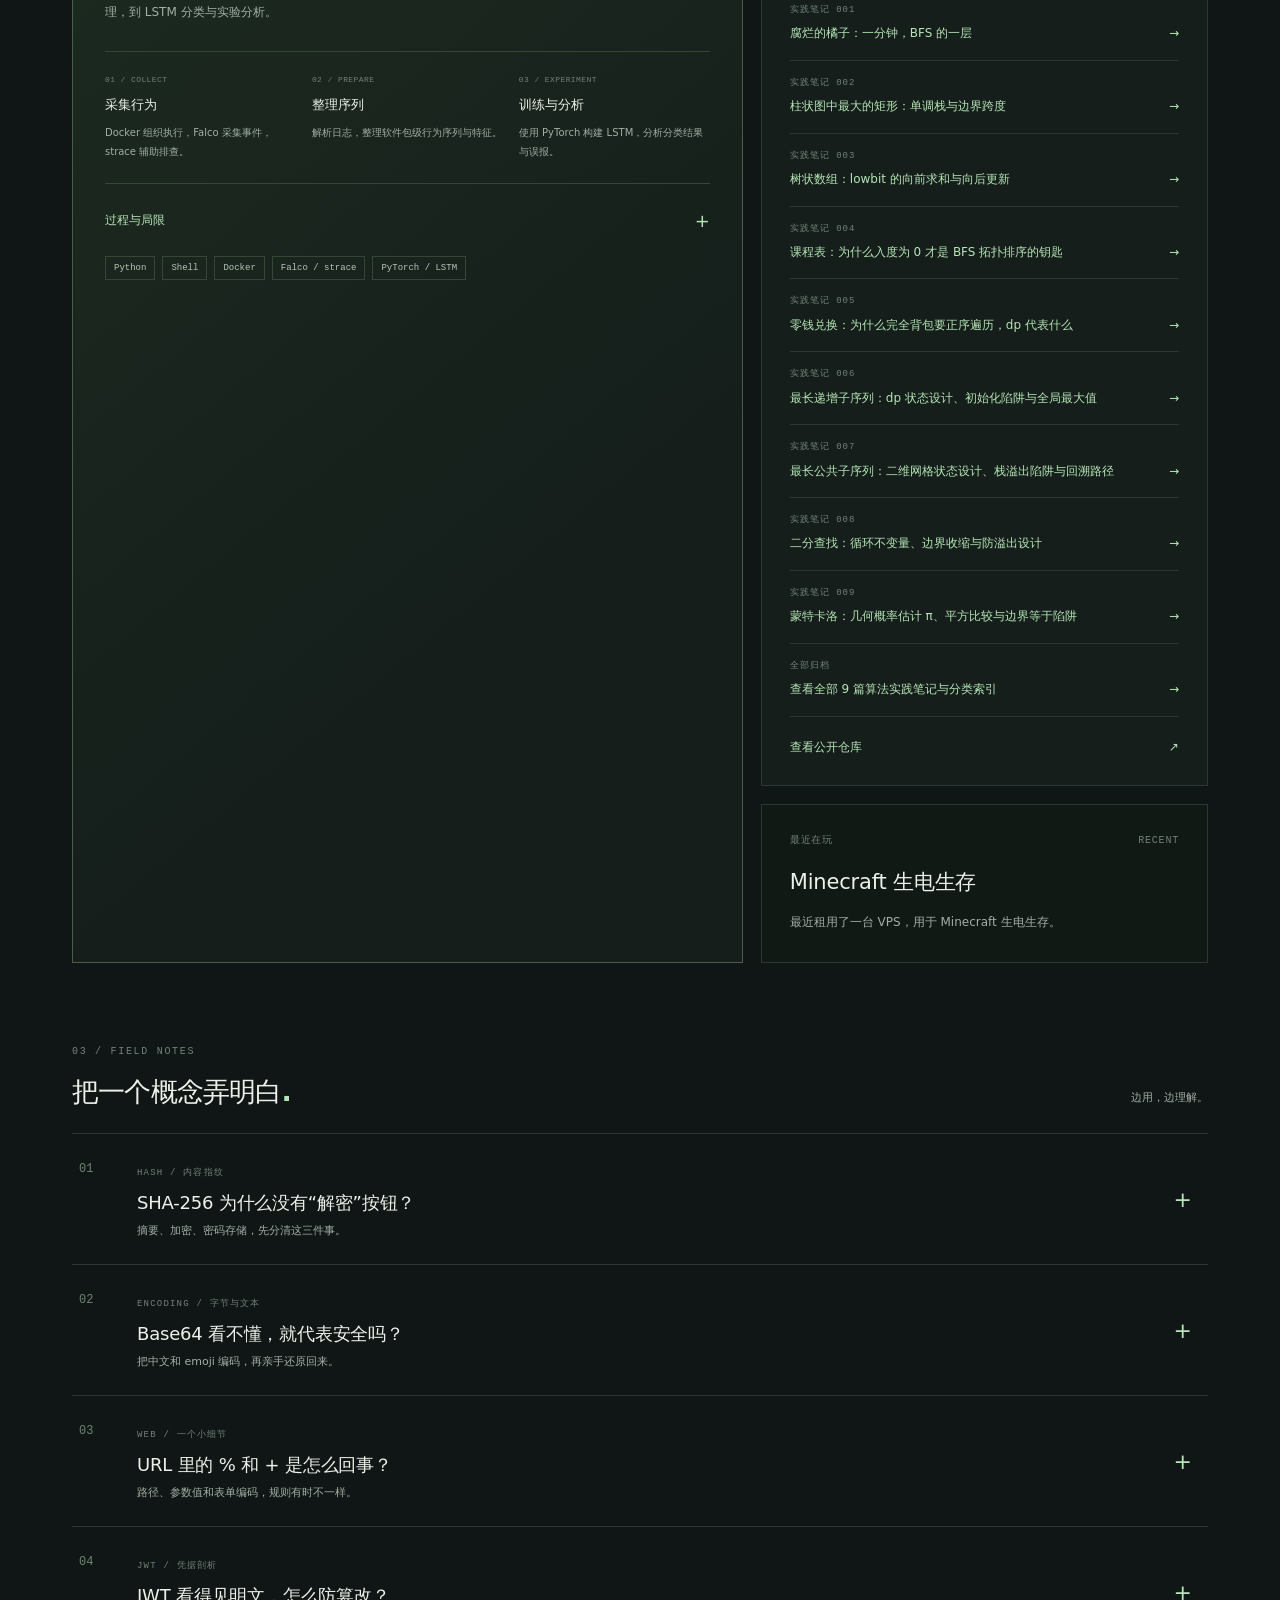
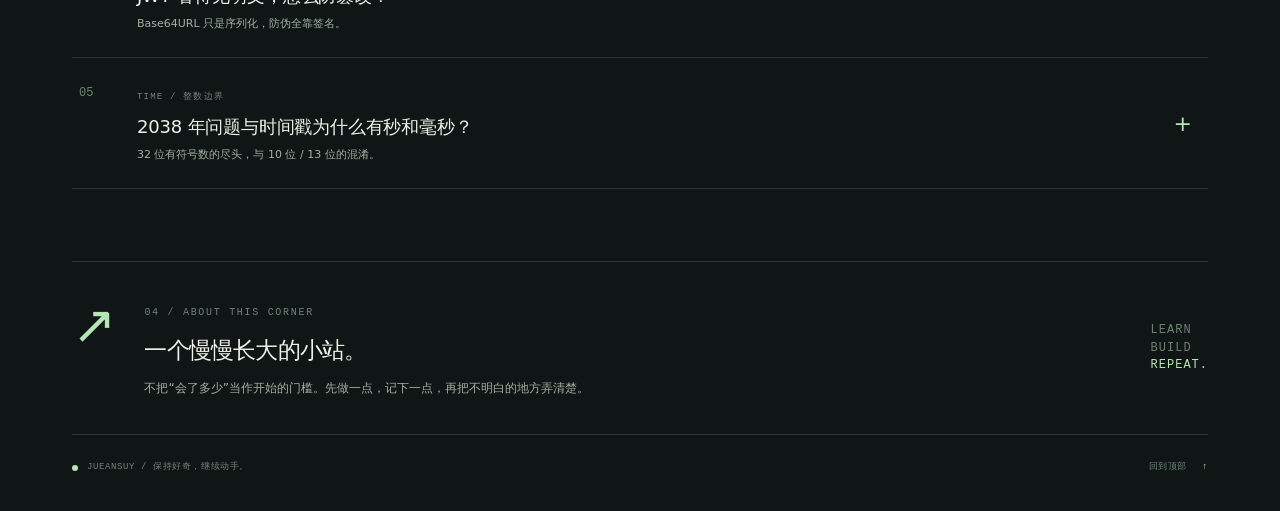
==== commit 5531671e: "feat: expand to 9 notes with binary search and CSP monte carlo, add concept notes 04 & 05" ====
--- a/index.html
+++ b/index.html
@@ -108,7 +108,9 @@
             <a class="project-note-link" href="./notes/coin-change.html"><span class="project-note-label">实践笔记 005</span><span>零钱兑换：为什么完全背包要正序遍历，dp 代表什么 <span aria-hidden="true">→</span></span></a>
             <a class="project-note-link" href="./notes/longest-increasing-subsequence.html"><span class="project-note-label">实践笔记 006</span><span>最长递增子序列：dp 状态设计、初始化陷阱与全局最大值 <span aria-hidden="true">→</span></span></a>
             <a class="project-note-link" href="./notes/longest-common-subsequence.html"><span class="project-note-label">实践笔记 007</span><span>最长公共子序列：二维网格状态设计、栈溢出陷阱与回溯路径 <span aria-hidden="true">→</span></span></a>
-            <a class="project-note-link" href="./notes/index.html"><span class="project-note-label">全部归档</span><span>查看全部 7 篇算法实践笔记与分类索引 <span aria-hidden="true">→</span></span></a>
+            <a class="project-note-link" href="./notes/binary-search.html"><span class="project-note-label">实践笔记 008</span><span>二分查找：循环不变量、边界收缩与防溢出设计 <span aria-hidden="true">→</span></span></a>
+            <a class="project-note-link" href="./notes/monte-carlo.html"><span class="project-note-label">实践笔记 009</span><span>蒙特卡洛：几何概率估计 π、平方比较与边界等于陷阱 <span aria-hidden="true">→</span></span></a>
+            <a class="project-note-link" href="./notes/index.html"><span class="project-note-label">全部归档</span><span>查看全部 9 篇算法实践笔记与分类索引 <span aria-hidden="true">→</span></span></a>
             <a class="project-link" href="https://github.com/JUEANSUY/csp" target="_blank" rel="noopener noreferrer">查看公开仓库 <span aria-hidden="true">↗</span></a>
           </article>
           <article class="project-card project-recent" aria-labelledby="minecraft-title">
@@ -125,6 +127,8 @@
           <details class="note"><summary><span class="note-number">01</span><div><span class="note-category">HASH / 内容指纹</span><h3>SHA-256 为什么没有“解密”按钮？</h3><p>摘要、加密、密码存储，先分清这三件事。</p></div><span class="note-open" aria-hidden="true">+</span></summary><div class="note-body"><p>SHA-256 会把输入转换为固定长度的摘要。改动一个字符，通常就会得到完全不同的结果。你可以在上面的工具里，把“你好”改成“你好！”，观察变化。</p><p>哈希没有对应的解密操作。不过，对容易猜到的输入，别人仍可逐个尝试并比较摘要。因此，直接用一次 SHA-256 保存密码并不合适；密码存储需要专门的方案。</p><button type="button" class="text-link note-example" data-example-tool="sha256">去做这个实验 <span aria-hidden="true">↗</span></button></div></details>
           <details class="note"><summary><span class="note-number">02</span><div><span class="note-category">ENCODING / 字节与文本</span><h3>Base64 看不懂，就代表安全吗？</h3><p>把中文和 emoji 编码，再亲手还原回来。</p></div><span class="note-open" aria-hidden="true">+</span></summary><div class="note-body"><p>Base64 是把字节表示成一组可打印字符的编码方式。它不需要密钥，知道编码规则就能解码，所以不能拿来保护秘密。</p><p>本页先把文本转为 UTF-8 字节，再做标准 Base64 编码。解码时也会检查结果是不是有效的 UTF-8 文本；图片或任意二进制数据的 Base64 不一定适合这个文本工具。</p><button type="button" class="text-link note-example" data-example-tool="base64">试试中文与 emoji <span aria-hidden="true">↗</span></button></div></details>
           <details class="note"><summary><span class="note-number">03</span><div><span class="note-category">WEB / 一个小细节</span><h3>URL 里的 % 和 + 是怎么回事？</h3><p>路径、参数值和表单编码，规则有时不一样。</p></div><span class="note-open" aria-hidden="true">+</span></summary><div class="note-body"><p>当你把一段文本放进 URL 的参数值时，空格、中文和一些符号需要编码。例如，空格可以变成 <code>%20</code>，加号可以变成 <code>%2B</code>。</p><p>本页使用 <code>encodeURIComponent</code> 与 <code>decodeURIComponent</code>，适合单独的参数值。它不会把解码输入中的 <code>+</code> 自动当成空格，也不会代你解析整条 URL。</p><button type="button" class="text-link note-example" data-example-tool="url">比较一下编码结果 <span aria-hidden="true">↗</span></button></div></details>
+          <details class="note"><summary><span class="note-number">04</span><div><span class="note-category">JWT / 凭据剖析</span><h3>JWT 看得见明文，怎么防篡改？</h3><p>Base64URL 只是序列化，防伪全靠签名。</p></div><span class="note-open" aria-hidden="true">+</span></summary><div class="note-body"><p>JWT 的 Header 和 Payload 仅使用 Base64URL 编码，任何人截获都能直接看到里面的 JSON 字段。它根本不是加密，千万不要在 Payload 内存放用户密码或敏感密钥！</p><p>JWT 防篡改的核心是第三段签名：服务端使用私钥或密钥对前两段进行加密或 HMAC 哈希。一旦攻击者篡改了角色或过期时间，服务端验签就会立即失败。另外注意警惕常见的 <code>alg: "none"</code> 攻击漏洞。</p><button type="button" class="text-link note-example" data-example-tool="jwt">去解析 JWT Token <span aria-hidden="true">↗</span></button></div></details>
+          <details class="note"><summary><span class="note-number">05</span><div><span class="note-category">TIME / 整数边界</span><h3>2038 年问题与时间戳为什么有秒和毫秒？</h3><p>32 位有符号数的尽头，与 10 位 / 13 位的混淆。</p></div><span class="note-open" aria-hidden="true">+</span></summary><div class="note-body"><p>Unix 时间戳记录自 1970-01-01 00:00:00 UTC 起流逝的秒数。在传统的 32 位有符号整数系统中，时间戳最大值为 <code>2,147,483,647</code>，即北京时间 2038 年 1 月 19 日 11:14:07，随后将溢出翻转为负数，这就是著名的“2038 年问题”。</p><p>在工程中，Linux/Python/C 常使用 10 位秒级时间戳，而 JavaScript 的 <code>Date.now()</code> 默认返回 13 位毫秒级时间戳。混淆二者会导致年份跳到几万年之后或 1970 年初，排查时先数位数是关键。</p><button type="button" class="text-link note-example" data-example-tool="timestamp">试试时间戳换算 <span aria-hidden="true">↗</span></button></div></details>
         </div>
       </section>
 
--- a/style.css
+++ b/style.css
@@ -1,19 +1,21 @@
-:root{color-scheme:dark;--bg:#101615;--surface:#151e1b;--surface-deep:#111915;--line:#2a3831;--line-soft:#233028;--ink:#eef1e9;--muted:#a1afa4;--subtle:#718277;--mint:#b5e5b5;--lime:#c2e9a6;--mono:Consolas,"SFMono-Regular",monospace;--sans:Inter,"Segoe UI","Microsoft YaHei",system-ui,sans-serif}*{box-sizing:border-box}html{scroll-behavior:smooth;scroll-padding-top:26px}body{margin:0;background:var(--bg);color:var(--ink);font-family:var(--sans);font-size:15px;line-height:1.7;-webkit-font-smoothing:antialiased}button,textarea{font:inherit}button,a,textarea{-webkit-tap-highlight-color:transparent}a{color:inherit;text-decoration:none}button{cursor:pointer}button:disabled{cursor:default;opacity:.45}[hidden]{display:none!important}button:focus-visible,a:focus-visible,summary:focus-visible{outline:2px solid var(--mint);outline-offset:5px}textarea:focus-visible{outline:2px solid var(--mint);outline-offset:-2px}::selection{background:#b5e5b5;color:#101615}.site-shell{max-width:1232px;margin:auto;padding:0 48px}.skip-link{position:fixed;top:-100px;left:16px;z-index:100;padding:10px 20px;background:var(--mint);color:var(--bg)}.skip-link:focus{top:12px}.site-header{height:108px;display:flex;align-items:center;justify-content:space-between;border-bottom:1px solid var(--line);gap:28px}.brand{display:flex;align-items:center;gap:14px;font-weight:650;font-size:21px;letter-spacing:-.7px}.brand-symbol{width:40px;height:44px;font-size:49px;line-height:37px;font-family:Georgia,serif;font-style:italic;letter-spacing:-7px;font-weight:500}.brand-symbol>span{color:var(--mint);font-size:28px;margin-left:6px}.brand-caption{font:8px/1.8 var(--mono);letter-spacing:1.7px;display:block;color:var(--muted)}.site-header nav{display:flex;gap:34px;margin-left:auto}.site-header nav a{font-size:13px;color:var(--muted);transition:color .2s}.site-header nav a:hover,.text-link:hover{color:var(--mint)}.header-link{font-size:12px;border:1px solid #3d5043;padding:10px 16px;white-space:nowrap}.header-link span{margin-left:13px;color:var(--mint)}.hero{display:grid;grid-template-columns:1.2fr 1fr;gap:54px;align-items:center;padding:77px 0 72px}.eyebrow{font:10px/1.5 var(--mono);letter-spacing:1.5px;color:var(--muted);display:flex;align-items:center;gap:10px}.status-dot{display:inline-block;flex:none;width:6px;height:6px;border-radius:50%;background:var(--mint)}h1{font-size:clamp(40px,4.7vw,61px);line-height:1.35;font-weight:560;letter-spacing:-2.6px;margin:24px 0}.mint{color:var(--mint)}.hero-description{font-size:13px;line-height:1.95;color:var(--muted);margin:0 0 27px}.button{border:0;display:inline-flex;align-items:center;justify-content:center;gap:27px;padding:13px 21px;font-size:13px;font-weight:600;line-height:1.4;transition:background .2s,transform .2s}.button-primary{background:var(--mint);color:#142519}.button-primary:hover:enabled,a.button-primary:hover{background:#cef4ca;transform:translateY(-1px)}.hero-button{padding:15px 22px}.hero-footnote{margin-top:22px;display:flex;align-items:center;gap:10px;color:var(--subtle);font-size:11px}.little-line{display:inline-block;width:24px;height:1px;background:#516454}.hero-art{height:337px;position:relative;overflow:hidden;background-color:#1b2820;background-image:radial-gradient(#54634a66 .7px,transparent .7px);background-size:13px 13px;border:1px solid #3c4a39;isolation:isolate}.art-corner{position:absolute;left:20px;right:20px;font:9px/1.5 var(--mono);letter-spacing:1.4px;color:#adbea4;z-index:3}.art-corner-top{top:18px}.art-corner-bottom{bottom:17px;display:flex;justify-content:space-between;border-top:1px solid #83967644;padding-top:12px}.art-corner-bottom span{font-size:19px;line-height:12px}.art-letter{position:absolute;left:65px;top:-23px;font:italic 310px/1.05 Georgia,serif;color:#cfdfb1;letter-spacing:-25px;z-index:1;text-shadow:15px 13px 0 #0f1a1266;transform:rotate(-7deg)}.art-letter span{color:#a8d4b5;font-size:260px}.orbit{position:absolute;border:1px solid #95b69155;border-radius:50%;width:330px;height:180px;transform:rotate(-37deg);top:79px;left:25px}.orbit-two{transform:rotate(36deg);width:380px;height:240px;top:41px;left:14px;border-color:#95b69133}.orbit-dot{position:absolute;left:40px;top:192px;width:8px;height:8px;background:var(--mint);border-radius:50%;z-index:3;box-shadow:0 0 0 5px #b5e5b511}.art-sticker{position:absolute;right:19px;top:115px;background:#dedeca;color:#29382b;padding:17px 21px;transform:rotate(7deg);z-index:2;font:30px/1.05 Georgia,serif;box-shadow:3px 4px 0 #0a140b33}.art-sticker em{font-weight:400}.art-sticker span{display:block;font:9px/1.6 var(--sans);margin-top:11px;letter-spacing:1.1px}.section-heading{display:flex;align-items:end;justify-content:space-between;gap:24px;margin-bottom:23px}.section-index{font:10px/1.6 var(--mono);letter-spacing:1.7px;color:var(--subtle)}h2{font-size:27px;line-height:1.4;font-weight:550;letter-spacing:-.8px;margin:10px 0 0}.section-heading>p{font-size:11px;line-height:1.6;color:var(--muted);margin:0 0 4px;display:flex;align-items:center;gap:8px}.section-heading .status-dot{width:5px;height:5px}.workbench{border:1px solid #3b4b3e;background:var(--surface)}.workbench-top{display:flex;align-items:center;justify-content:space-between;border-bottom:1px solid var(--line);padding:0 22px;gap:16px}.tool-tabs{display:flex;align-items:stretch;gap:24px}.tool-tab{color:var(--muted);background:transparent;border:0;padding:20px 4px 17px;font-size:12px;border-bottom:2px solid transparent;white-space:nowrap}.tool-tab>span{font:13px var(--mono);margin-right:7px;color:var(--subtle)}.tool-tab.active{color:var(--mint);border-bottom-color:var(--mint)}.tool-tab.active>span{color:var(--mint)}.local-badge{font:9px var(--mono);letter-spacing:1px;color:#849788;white-space:nowrap}.local-badge>span{font-size:14px;vertical-align:middle;margin-right:5px}.tool-description-row{display:flex;align-items:center;justify-content:space-between;gap:16px;min-height:74px;padding:14px 26px}.tool-description-row>p{font-size:11px;color:var(--muted);margin:0;line-height:1.8}.mode-controls{display:flex;border:1px solid #465944;padding:3px;flex:none}.mode-controls button{border:0;background:transparent;color:var(--muted);font-size:11px;line-height:1.3;padding:7px 13px}.mode-controls button[aria-pressed=true]{background:#334531;color:#e4efd9}.editors{display:grid;grid-template-columns:1fr 1fr;padding:0 26px;gap:18px}.editor{min-width:0;background:var(--surface-deep);border:1px solid var(--line);display:flex;flex-direction:column}.editor-heading{padding:12px 15px;display:flex;align-items:center;justify-content:space-between;border-bottom:1px solid var(--line-soft);gap:8px;min-height:48px}.editor-heading label{font-size:11px;font-weight:600;white-space:nowrap}.editor-heading label span{font:9px var(--mono);color:var(--subtle);margin-left:7px;letter-spacing:1px}.editor-actions{display:flex;gap:14px}.editor-actions button,.copy-button{background:transparent;border:0;color:var(--muted);font-size:10px;padding:2px 0}.editor-actions button:hover,.copy-button:hover:enabled{color:var(--mint)}.copy-button{display:flex;align-items:center;gap:5px;white-space:nowrap}.copy-button svg{width:13px;height:13px;fill:none;stroke:currentColor;stroke-width:1.3}.editor textarea{width:100%;min-height:163px;resize:vertical;border:0;border-radius:0;display:block;padding:17px 15px;background:transparent;color:#e2eadf;font:13px/1.9 var(--mono),"Microsoft YaHei",sans-serif;overflow-wrap:anywhere;white-space:pre-wrap}.output-editor textarea{color:var(--mint);word-break:break-all}.editor textarea::placeholder{color:#65796a;font-size:12px}.editor-meta{margin-top:auto;display:flex;justify-content:space-between;padding:8px 15px;border-top:1px solid var(--line-soft);font:9px/1.5 var(--mono);color:var(--subtle);gap:12px}.workbench-footer{display:flex;align-items:center;justify-content:space-between;gap:16px;padding:21px 26px}.run-actions{display:flex;gap:16px;align-items:center}.swap-button{border:0;background:transparent;color:var(--muted);font-size:11px;padding:8px 0;white-space:nowrap}.swap-button>span{margin-left:7px}#tool-status{font-size:11px;line-height:1.8;color:var(--muted);margin:0;text-align:right;max-width:48%;overflow-wrap:anywhere}#tool-status[data-state=error]{color:#f5b3a7}#tool-status[data-state=success]{color:#bad0aa}.toolbox-caption{display:flex;justify-content:space-between;gap:18px;font:10px/1.8 var(--mono);color:var(--subtle);margin-top:12px}.noscript-note{border:1px solid #a98650;padding:15px;color:#edd4ad}.notes-section{margin-top:74px}.note-list{border-top:1px solid var(--line)}.note{border-bottom:1px solid var(--line)}.note summary{list-style:none;cursor:pointer;display:flex;align-items:center;gap:28px;padding:24px 7px;transition:background .2s}.note summary::-webkit-details-marker{display:none}.note summary:hover{background:#18241a}.note-number{font:12px var(--mono);color:#6d8671;align-self:flex-start;padding-top:4px;min-width:30px}.note-category{font:9px var(--mono);letter-spacing:1.2px;color:var(--subtle)}h3{font-weight:500;font-size:18px;line-height:1.6;margin:5px 0 4px;letter-spacing:-.2px}.note summary p{font-size:11px;color:var(--muted);margin:0}.note-open{margin-left:auto;align-self:center;font-size:22px;font-weight:300;color:var(--mint);padding:0 9px}.note[open] .note-open{transform:rotate(45deg)}.note-body{max-width:810px;padding:0 58px 26px;font-size:13px;line-height:1.95;color:#b6c3b7}.note-body p:first-child{margin-top:0}.note-body code{font:11px var(--mono);padding:2px 5px;background:#26362a;color:var(--mint)}.text-link{background:transparent;border:0;padding:4px 0;font-size:12px;color:var(--mint)}.text-link span{margin-left:12px}.about-section{margin-top:72px;display:flex;gap:28px;align-items:center;border-top:1px solid var(--line);padding:36px 0}.about-mark{font-size:53px;line-height:1;color:var(--mint);align-self:flex-start}.about-section h2{font-size:23px}.about-section p{font-size:12px;color:var(--muted);margin-bottom:0;max-width:630px}.about-tag{margin-left:auto;font:12px/1.45 var(--mono);letter-spacing:1px;color:#6b816f;padding-left:20px}.about-tag span{color:var(--mint)}.site-footer{display:flex;justify-content:space-between;align-items:center;gap:20px;border-top:1px solid var(--line);padding:24px 0 35px;font:9px/1.8 var(--mono);letter-spacing:.6px;color:var(--subtle)}.site-footer>span{display:flex;align-items:center;gap:9px}.site-footer a{white-space:nowrap}.site-footer a span{margin-left:9px;color:var(--mint)}
-@media(min-width:1500px){.site-shell{max-width:1310px}.hero{gap:100px}.hero-art{height:365px}.art-letter{top:-12px;left:90px}.art-sticker{right:23px;top:130px}.orbit{left:55px;top:94px}.orbit-two{left:39px;top:55px}}
-@media(max-width:900px){.site-shell{padding:0 28px}.site-header{height:92px;gap:16px}.site-header nav{gap:22px}.header-link{display:none}.hero{gap:28px;padding:56px 0 58px;grid-template-columns:1.15fr 1fr}h1{font-size:45px;letter-spacing:-2px}.hero-art{height:310px}.art-letter{left:25px;top:0;font-size:275px}.art-letter span{font-size:220px}.art-sticker{right:12px;top:132px;font-size:23px;padding:14px}.orbit{left:-25px}.orbit-two{left:-40px}.art-corner{font-size:8px}.tool-tabs{gap:20px}.local-badge{display:none}.section-heading>p{max-width:210px}.editors{padding:0 20px;gap:12px}.tool-description-row{padding:14px 20px}.workbench-footer{padding:19px 20px;flex-wrap:wrap}#tool-status{max-width:100%;text-align:left}.hero-description{font-size:12px}.desktop-break{display:none}.run-actions{flex-wrap:wrap}}
-@media(max-width:640px){.site-shell{padding:0 20px}.site-header{height:83px;gap:12px}.brand{font-size:19px;gap:9px}.brand-caption{font-size:7px;letter-spacing:1px}.brand-symbol{width:31px}.site-header nav{gap:15px}.site-header nav a{font-size:11px}.hero{grid-template-columns:1fr;padding:40px 0 43px;gap:32px}.eyebrow{font-size:8px;letter-spacing:1.2px}h1{font-size:48px;line-height:1.3;letter-spacing:-2.2px;margin:20px 0}.hero-description{font-size:12px}.hero-art{height:224px}.art-letter{font-size:225px;top:-32px;left:60px;letter-spacing:-20px}.art-letter span{font-size:190px}.art-sticker{right:30px;top:60px;font-size:26px;padding:15px 20px}.art-corner-top{top:13px}.art-corner-bottom{bottom:13px;padding-top:8px}.orbit{left:40px;top:30px;width:260px;height:140px}.orbit-two{left:10px;top:-12px;width:310px;height:210px}.orbit-dot{left:39px;top:129px}.hero-footnote{margin-top:17px;font-size:10px}.section-heading{align-items:start;flex-direction:column;gap:10px;margin-bottom:19px}.section-heading>p{max-width:none;margin:0;font-size:10px}.section-index{font-size:9px}h2{font-size:25px;margin-top:8px}.workbench-top{padding:0 13px;overflow-x:auto;-webkit-overflow-scrolling:touch;scrollbar-width:none}.workbench-top::-webkit-scrollbar{display:none}.tool-tabs{width:max-content;min-width:100%;gap:14px;justify-content:flex-start}.tool-tab{padding:17px 3px 14px;font-size:11px}.tool-tab>span{margin-right:4px;font-size:11px}.tool-description-row{padding:16px;gap:12px;align-items:flex-start;flex-direction:column;min-height:0}.tool-description-row>p{font-size:11px}.editors{grid-template-columns:1fr;padding:0 15px;gap:12px}.editor textarea{min-height:145px;padding:13px;font-size:12px}.editor-heading{padding:11px 13px}.editor-meta{padding:8px 13px}.output-editor textarea{min-height:130px}.workbench-footer{padding:18px 15px;gap:12px;align-items:flex-start;flex-direction:column}.run-actions{gap:13px;width:100%}.run-actions>.button{flex:1;padding:13px 12px;font-size:12px;gap:12px}.swap-button{font-size:10px}#tool-status{font-size:10px}.toolbox-caption{font-size:9px;flex-direction:column;gap:2px}.notes-section{margin-top:49px}.note summary{gap:13px;padding:20px 0}.note-number{font-size:10px;min-width:20px}.note-category{font-size:8px;letter-spacing:.7px}h3{font-size:15px;line-height:1.55}.note summary p{font-size:10px}.note-open{font-size:20px;padding:0 3px}.note-body{padding:0 15px 22px 33px;font-size:12px}.about-section{margin-top:46px;padding:28px 0;gap:15px;align-items:flex-start}.about-mark{font-size:34px}.about-section h2{font-size:21px}.about-section p{font-size:11px}.about-tag{display:none}.site-footer{font-size:8px;letter-spacing:0;padding:20px 0 26px;align-items:flex-start}.site-footer>span{max-width:220px}.site-footer .status-dot{width:4px;height:4px;margin-top:4px}}
-@media(max-width:360px){.site-shell{padding:0 15px}.site-header nav{gap:11px}.brand-caption{display:none}.brand{font-size:18px}.site-header{height:73px}h1{font-size:41px}.hero-art{height:205px}.art-letter{left:35px;top:-40px}.art-sticker{right:15px;top:56px;font-size:24px}.tool-tab{font-size:10px}.tool-tab>span{font-size:10px;margin-right:3px}.editor-actions{gap:10px}.editor-heading label span{font-size:8px;margin-left:5px}.copy-button{font-size:9px}.run-actions{gap:8px}.swap-button{font-size:9px}.hero-footnote{font-size:9px}.section-heading h2{font-size:23px}.site-footer{gap:8px}}
-.practice-section{margin-top:74px}.practice-grid{display:grid;grid-template-columns:minmax(0,1.5fr) minmax(0,1fr);gap:18px}.project-card{min-width:0;display:flex;flex-direction:column;padding:28px;border:1px solid var(--line);background:var(--surface)}.project-featured{grid-row:span 2;background:linear-gradient(140deg,#1d2b20,var(--surface) 70%);border-color:#485f47;padding:32px}.project-kicker{display:flex;justify-content:space-between;align-items:center;flex-wrap:wrap;gap:8px;font:10px/1.6 var(--mono);letter-spacing:.8px;color:var(--subtle)}.project-featured .project-kicker{color:var(--mint)}.project-card h3{margin:18px 0 12px;font-size:21px;line-height:1.5;overflow-wrap:anywhere}.project-featured h3{font-size:30px;line-height:1.45;letter-spacing:-.8px}.project-description{margin:0;color:var(--muted);font-size:12px;line-height:1.95}.project-flow{display:grid;grid-template-columns:repeat(3,minmax(0,1fr));gap:16px;margin:27px 0 24px;padding:22px 0;border-top:1px solid #344735;border-bottom:1px solid #344735;list-style:none}.project-flow li{min-width:0}.project-flow li>span{display:block;color:var(--subtle);font:8px/1.6 var(--mono);letter-spacing:.4px;overflow-wrap:anywhere}.project-flow strong{display:block;font-size:13px;font-weight:500;margin-top:7px}.project-flow p{color:var(--muted);font-size:10px;line-height:1.9;margin:7px 0 0}.project-details{font-size:12px;color:var(--muted)}.project-details summary{list-style:none;cursor:pointer;display:flex;align-items:center;justify-content:space-between;color:var(--mint);padding:2px 0}.project-details summary::-webkit-details-marker{display:none}.project-details summary>span{font-size:18px;line-height:1}.project-details[open] summary>span{transform:rotate(45deg)}.project-details p{font-size:11px;line-height:1.95;margin:12px 0 0}.project-tags{display:flex;flex-wrap:wrap;gap:7px;padding:0;margin:23px 0 0;list-style:none}.project-tags li{font:9px/1.6 var(--mono);color:#b7c7b5;border:1px solid #344735;padding:4px 8px;overflow-wrap:anywhere}.project-link{display:flex;align-items:center;justify-content:space-between;gap:16px;font-size:12px;color:var(--mint);padding-top:20px;margin-top:auto}.project-link:hover{text-decoration:underline;text-underline-offset:4px}.project-recent{background:var(--surface-deep)}
-@media(max-width:900px){.practice-grid{grid-template-columns:minmax(0,1.25fr) minmax(0,1fr);gap:14px}.project-card{padding:23px}.project-featured{padding:25px}.project-featured h3{font-size:25px}.project-card:not(.project-featured) h3{font-size:19px}.project-flow{grid-template-columns:1fr;gap:15px;margin:22px 0}.project-flow li>span{display:inline-block;margin-right:12px}.project-flow strong{display:inline-block;margin-top:0}.project-flow p{margin-top:4px}}
-@media(max-width:640px){.site-header{height:auto;min-height:105px;flex-wrap:wrap;gap:14px;padding:17px 0}.site-header nav{flex-basis:100%;margin-left:0;flex-wrap:wrap;gap:8px 23px}.site-header nav a{white-space:nowrap}.practice-section{margin-top:49px}.practice-grid{grid-template-columns:minmax(0,1fr);gap:14px}.project-featured{grid-row:auto}.project-card,.project-featured{padding:23px}.project-featured h3{font-size:27px;margin-top:17px}.project-flow{gap:17px}.project-kicker{font-size:9px}.project-title-break{display:none}.project-card:not(.project-featured) h3{font-size:20px}.project-link{padding-top:18px}.project-tags{margin-top:19px}}
-@media(max-width:360px){.site-header nav{gap:8px 19px}.project-card,.project-featured{padding:20px}.project-featured h3{font-size:25px}.project-kicker{letter-spacing:.2px}.project-flow li>span{margin-right:8px}}
-.project-note-link{display:block;margin-top:22px;padding:15px 0;border-top:1px solid var(--line);border-bottom:1px solid var(--line);color:var(--mint);font-size:12px;line-height:1.8;overflow-wrap:anywhere}.project-note-label{display:block;font:9px/1.7 var(--mono);letter-spacing:1px;color:var(--subtle);margin-bottom:5px}.project-note-link>span:last-child{display:flex;align-items:center;justify-content:space-between;gap:12px}.project-note-link:hover>span:last-child{text-decoration:underline;text-underline-offset:4px}.project-note-link+.project-note-link{margin-top:-1px}
-.article-page .article-masthead{min-height:108px;display:flex;align-items:center;justify-content:space-between;gap:25px;border-bottom:1px solid var(--line)}.article-page .article-back{font-size:12px;color:var(--muted);white-space:nowrap}.article-page .article-back>span{color:var(--mint);margin-right:9px}.article-page .article-back:hover{color:var(--mint)}.article-page .article-intro{max-width:970px;padding:62px 0 48px;border-bottom:1px solid var(--line);margin-bottom:48px}.article-page .article-intro h1{font-size:43px;line-height:1.4;letter-spacing:-1.4px;margin:22px 0 20px;overflow-wrap:anywhere;font-weight:550}.article-page .article-deck{max-width:740px;font-size:15px;line-height:1.95;color:var(--muted);margin:0}.article-page .article-meta{display:flex;flex-wrap:wrap;gap:9px 21px;font:10px/1.8 var(--mono);color:var(--subtle);margin-top:25px}.article-page .article-layout{display:grid;grid-template-columns:minmax(0,780px) minmax(150px,1fr);gap:64px}.article-page .article-content{min-width:0}.article-page .article-section{margin:0 0 53px;scroll-margin-top:28px}.article-page .article-section h2{font-size:25px;margin:9px 0 19px;line-height:1.5;letter-spacing:-.5px;overflow-wrap:anywhere}.article-page .article-section p{font-size:14px;line-height:1.95;color:#b6c3b7;margin:15px 0}.article-page .article-section strong{color:var(--ink);font-weight:550}.article-page .article-section code{font:12px/1.7 var(--mono);color:var(--mint);background:#233328;padding:2px 5px;overflow-wrap:anywhere}.article-page .article-toc{position:sticky;top:34px;align-self:start;padding:5px 0 0 24px;border-left:1px solid var(--line)}.article-page .article-toc nav{display:flex;flex-direction:column;gap:15px;margin-top:23px}.article-page .article-toc nav a{font-size:12px;color:var(--muted)}.article-page .article-toc nav a:hover{color:var(--mint)}.article-page .article-toc>p{font-size:11px;line-height:1.9;color:var(--subtle);margin-top:33px}.article-page .article-steps{list-style:none;margin:24px 0;padding:0;border-top:1px solid var(--line)}.article-page .article-steps>li{display:flex;align-items:start;gap:20px;padding:23px 0;border-bottom:1px solid var(--line)}.article-page .article-step-number{font:11px/1.7 var(--mono);color:var(--subtle);padding-top:2px;flex:none}.article-page .article-steps h3{font-size:17px;line-height:1.6;margin:0 0 8px}.article-page .article-steps p{margin:0;font-size:13px}.article-page .article-insight{padding:22px 25px;border-left:2px solid var(--mint);background:#18251c}.article-page .article-insight p{margin:8px 0 0;font-size:13px}.article-page .article-code-panel{border:1px solid var(--line);background:var(--surface-deep);margin:23px 0 15px;min-width:0}.article-page .article-code-caption{display:flex;align-items:center;justify-content:space-between;gap:14px;padding:13px 18px;border-bottom:1px solid var(--line);font:10px/1.7 var(--mono);color:var(--subtle)}.article-page .article-code-caption a{color:var(--mint);font-size:10px}.code-copy-btn{border:1px solid #3c5443;background:#152219;color:var(--mint);font:10px/1 var(--mono);padding:4px 8px;cursor:pointer;transition:all .15s ease;margin-left:auto}.code-copy-btn:hover{background:#1f3525;border-color:var(--mint)}.code-copy-btn[data-copied="true"]{background:var(--mint);color:#101615;border-color:var(--mint);font-weight:600}.reading-progress-bar{position:fixed;top:0;left:0;height:3px;background:linear-gradient(90deg,var(--mint),#7df3bd);z-index:1000;pointer-events:none;transition:width .1s ease}.floating-back-to-top{position:fixed;bottom:24px;right:24px;width:38px;height:38px;background:var(--surface);border:1px solid var(--line-strong);color:var(--mint);font-size:16px;display:flex;align-items:center;justify-content:center;cursor:pointer;z-index:900;border-radius:0;box-shadow:0 4px 14px rgba(0,0,0,.5);transition:all .15s ease}.floating-back-to-top:hover{border-color:var(--mint);background:var(--line-subtle)}.floating-back-to-top[hidden]{display:none}.article-toc nav a[data-active="true"]{color:var(--mint);border-left:2px solid var(--mint);padding-left:10px;margin-left:-12px;font-weight:600}.article-page .article-code-panel pre{max-width:100%;overflow:auto;margin:0;padding:22px;tab-size:4;color:#c4d5bd;font:12px/1.85 var(--mono);overscroll-behavior-x:contain}.article-page .article-code-panel pre:focus-visible{outline:2px solid var(--mint);outline-offset:-2px}.article-page .article-code-panel pre code{background:transparent;padding:0;font:inherit;white-space:pre;overflow-wrap:normal;color:inherit}.article-page .article-section .article-small{font-size:11px;line-height:1.9;color:var(--subtle)}.article-page .article-review-list{margin:23px 0 0;border-top:1px solid var(--line)}.article-page .article-review-list>div{padding:20px 0;border-bottom:1px solid var(--line)}.article-page .article-review-list dt{font-size:15px;color:var(--ink);margin-bottom:9px}.article-page .article-review-list dt>span{color:var(--subtle);font:10px var(--mono);margin-right:13px}.article-page .article-review-list dd{margin:0;font-size:13px;line-height:1.95;color:#b6c3b7}.article-page .article-case-grid{display:grid;grid-template-columns:repeat(2,minmax(0,1fr));gap:13px;margin-top:24px}.article-page .article-case-grid>div{padding:22px;border:1px solid var(--line);background:var(--surface)}.article-page .article-case-result{font:10px/1.7 var(--mono);color:var(--mint)}.article-page .article-case-grid h3{font-size:17px;margin:11px 0 13px}.article-page .article-case-grid p{font-size:12px;margin:13px 0 0}.article-page .article-complexity{display:grid;grid-template-columns:repeat(2,minmax(0,1fr));gap:25px;border-top:1px solid var(--line);border-bottom:1px solid var(--line);padding:24px 0;margin:24px 0 12px}.article-page .article-complexity>div>span{font-size:11px;color:var(--muted);display:block}.article-page .article-complexity>div>strong{font:27px/1.5 var(--mono);display:block;color:var(--mint);margin-top:8px}.article-page .article-complexity p{font-size:12px;margin:9px 0 0}.article-page .article-sources{border-top:1px solid var(--line);padding-top:30px}.article-page .article-sources h2{font-size:21px}.article-page .article-sources p{font-size:12px}.article-page .article-sources ul{list-style:none;padding:0;margin:19px 0 0;display:flex;flex-direction:column;gap:10px}.article-page .article-sources li a{font-size:12px;color:var(--mint);overflow-wrap:anywhere}.article-page .article-sources a:hover{text-decoration:underline;text-underline-offset:4px}.article-page .article-sources li a>span{margin-left:8px}.article-page .site-footer{margin-top:7px}.archive-section{margin-bottom:60px}.archive-grid{display:grid;grid-template-columns:repeat(2,minmax(0,1fr));gap:20px}.archive-card{border:1px solid var(--line);background:var(--surface);padding:28px;display:flex;flex-direction:column;transition:border-color .2s}.archive-card:hover{border-color:#4a634a}.archive-card-top{display:flex;justify-content:space-between;align-items:center;gap:10px;font:10px/1.6 var(--mono);color:var(--subtle);margin-bottom:14px}.archive-card-num{color:var(--mint);font-weight:600}.archive-card-tag{font-size:9px;letter-spacing:.5px}.archive-card h2{font-size:20px;line-height:1.45;margin:0 0 12px;font-weight:550;letter-spacing:-.5px}.archive-card h2 a{color:inherit}.archive-card h2 a:hover{color:var(--mint)}.archive-card-desc{font-size:13px;line-height:1.85;color:var(--muted);margin:0 0 18px}.archive-card-meta{display:flex;flex-wrap:wrap;gap:8px 16px;font:10px/1.6 var(--mono);color:var(--subtle);padding:14px 0;border-top:1px solid var(--line-soft);border-bottom:1px solid var(--line-soft);margin-top:auto}.archive-card-footer{padding-top:16px}.archive-card-link{font-size:12px;color:var(--mint);display:inline-flex;align-items:center;gap:6px}.archive-card-link:hover{text-decoration:underline;text-underline-offset:4px}
-.article-page .orange-demo-panel{border:1px solid #435a43;background:linear-gradient(140deg,#1b2a1f,var(--surface) 80%);margin-top:24px}.article-page .orange-demo-heading{display:flex;justify-content:space-between;gap:15px;padding:15px 22px;border-bottom:1px solid #344735;font:10px/1.7 var(--mono);color:var(--muted)}.article-page .orange-demo-heading>span:first-child{color:var(--mint)}.article-page .orange-stage{display:grid;grid-template-columns:minmax(0,255px) minmax(0,1fr);align-items:center;gap:33px;padding:27px 24px}.article-page .orange-grid{display:grid;grid-template-columns:repeat(var(--orange-cols,3),minmax(0,1fr));gap:8px;max-width:255px;margin:0 auto}.article-page .orange-cell{min-width:0;aspect-ratio:1;display:flex;align-items:center;justify-content:center;font:26px/1.2 var(--mono);border:1px solid #35483a;background:#111b15;color:#748979}.article-page .orange-cell[data-value="1"]{background:#b5e5b5;color:#1b3522;border-color:#b5e5b5}.article-page .orange-cell[data-value="2"]{background:#704d35;color:#ffe5c7;border-color:#a77a51}.article-page .orange-cell[data-new="true"]{outline:2px solid #f8d59c;outline-offset:2px}.article-page .orange-legend{list-style:none;padding:0;margin:15px 0 0;display:flex;flex-wrap:wrap;justify-content:center;gap:9px 15px}.article-page .orange-legend>li{display:flex;gap:6px;align-items:center;color:var(--muted);font-size:10px}.article-page .orange-legend>li>span{display:inline-flex;justify-content:center;align-items:center;width:18px;height:18px;font:10px var(--mono);border:1px solid #35483a;color:#748979;background:#111b15}.article-page .orange-legend>li>span[data-value="1"]{background:var(--mint);color:#1b3522}.article-page .orange-legend>li>span[data-value="2"]{background:#704d35;color:#ffe5c7;border-color:#a77a51}.article-page .orange-readout{min-width:0}.article-page .orange-metrics{display:flex;gap:26px;flex-wrap:wrap}.article-page .orange-metrics>div>span{font-size:10px;color:var(--muted)}.article-page .orange-metrics p{font-size:10px;margin:3px 0 0;color:var(--subtle)}.article-page .orange-metrics p>strong{font:35px/1.35 var(--mono);color:var(--mint);margin-right:6px}.article-page #orange-status{font-size:12px;color:var(--ink);line-height:1.9;margin:18px 0 0;min-height:68px}.article-page .orange-reading-hint{font-size:10px;line-height:1.8;color:var(--subtle);margin:10px 0 0}.article-page .orange-controls{padding:20px 24px;border-top:1px solid #344735;display:flex;flex-direction:column;gap:17px}.article-page .orange-scenario-field{display:flex;align-items:center;gap:12px;min-width:0}.article-page .orange-scenario-field label{font-size:11px;color:var(--muted);flex:none}.article-page .orange-scenario-field select{max-width:100%;min-width:0;flex:1;border:1px solid #465d46;background:var(--surface-deep);border-radius:0;color:var(--ink);font:12px/1.5 var(--sans);padding:10px}.article-page .orange-scenario-field select:focus-visible{outline:2px solid var(--mint);outline-offset:3px}.article-page .orange-step-buttons{display:flex;flex-wrap:wrap;gap:9px}.article-page .orange-step-buttons button{border:1px solid #465d46;border-radius:0;background:transparent;color:var(--mint);padding:10px 14px;font:11px/1.5 var(--sans);min-height:39px}.article-page .orange-step-buttons #orange-next{background:var(--mint);border-color:var(--mint);color:#1b3522}.article-page .orange-step-buttons button:hover:enabled{border-color:var(--mint)}.article-page .orange-step-buttons button:disabled{opacity:.4}.article-page .orange-noscript{font-size:11px;color:var(--muted);padding:0 24px 18px}.article-page .histogram-demo-panel{border:1px solid #435a43;background:linear-gradient(140deg,#1b2a1f,var(--surface) 80%);margin-top:24px}.article-page .histogram-demo-heading{display:flex;justify-content:space-between;gap:15px;padding:15px 22px;border-bottom:1px solid #344735;font:10px/1.7 var(--mono);color:var(--muted)}.article-page .histogram-demo-heading>span:first-child{color:var(--mint)}.article-page .histogram-stage{display:grid;grid-template-columns:minmax(0,1.2fr) minmax(0,1fr);align-items:center;gap:33px;padding:27px 24px}.article-page .histogram-chart{display:flex;align-items:flex-end;justify-content:center;gap:10px;height:180px;padding:16px 12px 0;background:#111b15;border:1px solid #35483a;border-radius:2px}.article-page .histogram-col{display:flex;flex-direction:column;align-items:center;gap:6px;flex:1;max-width:44px;min-width:24px}.article-page .histogram-bar{width:100%;background:#233529;border:1px solid #3c5443;display:flex;align-items:flex-start;justify-content:center;padding-top:4px;transition:all .15s ease}.article-page .histogram-bar-val{font:12px/1 var(--mono);color:#8ca691}.article-page .histogram-idx-val{font:10px/1 var(--mono);color:var(--subtle);white-space:nowrap}.article-page .histogram-col[data-in-stack="true"] .histogram-bar{border-color:var(--mint);background:#1a3f28}.article-page .histogram-col[data-in-stack="true"] .histogram-bar-val{color:var(--mint);font-weight:600}.article-page .histogram-col[data-in-rect="true"] .histogram-bar{background:#2a4d34;box-shadow:inset 0 0 0 1px #598b67}.article-page .histogram-col[data-popped="true"] .histogram-bar{background:#704d35;border-color:#e09b67;box-shadow:0 0 8px #e09b6755}.article-page .histogram-col[data-popped="true"] .histogram-bar-val{color:#ffe5c7;font-weight:bold}.article-page .histogram-col[data-active="true"]{outline:2px dashed var(--mint);outline-offset:3px}.article-page .histogram-sentinel-col .sentinel-bar{background:#383228;border-color:#756545}.article-page .histogram-legend{list-style:none;padding:0;margin:15px 0 0;display:flex;flex-wrap:wrap;justify-content:center;gap:9px 15px}.article-page .histogram-legend>li{display:flex;gap:6px;align-items:center;color:var(--muted);font-size:10px}.article-page .legend-swatch{display:inline-block;width:14px;height:14px;border:1px solid #35483a}.article-page .swatch-stack{background:#1a3f28;border-color:var(--mint)}.article-page .swatch-active{background:transparent;border:2px dashed var(--mint)}.article-page .swatch-calc{background:#704d35;border-color:#e09b67}.article-page .swatch-rect{background:#2a4d34;border-color:#598b67}.article-page .histogram-readout{min-width:0}.article-page .histogram-metrics{display:flex;gap:20px;flex-wrap:wrap}.article-page .histogram-metrics>div>span{font-size:10px;color:var(--muted)}.article-page .histogram-metrics p{font-size:10px;margin:3px 0 0;color:var(--subtle)}.article-page .histogram-metrics p>strong{font:26px/1.35 var(--mono);color:var(--mint);margin-right:6px}.article-page #histogram-status{font-size:12px;color:var(--ink);line-height:1.9;margin:18px 0 0;min-height:68px}.article-page .histogram-reading-hint{font-size:10px;line-height:1.8;color:var(--subtle);margin:10px 0 0}.article-page .histogram-controls{padding:20px 24px;border-top:1px solid #344735;display:flex;flex-direction:column;gap:17px}.article-page .histogram-scenario-field{display:flex;align-items:center;gap:12px;min-width:0}.article-page .histogram-scenario-field label{font-size:11px;color:var(--muted);flex:none}.article-page .histogram-scenario-field select{max-width:100%;min-width:0;flex:1;border:1px solid #465d46;background:var(--surface-deep);border-radius:0;color:var(--ink);font:12px/1.5 var(--sans);padding:10px}.article-page .histogram-scenario-field select:focus-visible{outline:2px solid var(--mint);outline-offset:3px}.article-page .histogram-step-buttons{display:flex;flex-wrap:wrap;gap:9px}.article-page .histogram-step-buttons button{border:1px solid #465d46;border-radius:0;background:transparent;color:var(--mint);padding:10px 14px;font:11px/1.5 var(--sans);min-height:39px}.article-page .histogram-step-buttons #histogram-next{background:var(--mint);border-color:var(--mint);color:#1b3522}.article-page .histogram-step-buttons button:hover:enabled{border-color:var(--mint)}.article-page .histogram-step-buttons button:disabled{opacity:.4}.article-page .histogram-noscript{font-size:11px;color:var(--muted);padding:0 24px 18px}.article-page .fenwick-demo-panel{border:1px solid #435a43;background:linear-gradient(140deg,#1b2a1f,var(--surface) 80%);margin-top:24px}.article-page .fenwick-demo-heading{display:flex;justify-content:space-between;gap:15px;padding:15px 22px;border-bottom:1px solid #344735;font:10px/1.7 var(--mono);color:var(--muted)}.article-page .fenwick-demo-heading>span:first-child{color:var(--mint)}.article-page .fenwick-stage{display:grid;grid-template-columns:minmax(0,1.25fr) minmax(0,1fr);align-items:center;gap:33px;padding:27px 24px}.article-page .fenwick-visuals{display:flex;flex-direction:column;gap:18px}.article-page .fenwick-row{display:flex;flex-direction:column;gap:6px}.article-page .fenwick-row-label{font:10px/1.5 var(--mono);color:var(--subtle)}.article-page .fenwick-grid{display:flex;flex-wrap:wrap;gap:8px}.article-page .fenwick-cell{min-width:44px;flex:1;display:flex;flex-direction:column;align-items:center;justify-content:center;padding:8px 6px;border:1px solid #35483a;background:#111b15;transition:all .15s ease}.article-page .fenwick-num-cell{border-color:#3d5243}.article-page .fenwick-tree-cell{border-color:#34483a;background:#132118}.article-page .fenwick-val{font:16px/1.2 var(--mono);color:var(--ink);font-weight:600}.article-page .fenwick-sub{font:9px/1.4 var(--mono);color:var(--subtle);text-align:center;margin-top:4px}.article-page .fenwick-cell[data-active="true"]{border-color:var(--mint);background:#1e432a;box-shadow:0 0 10px #b5e5b533}.article-page .fenwick-cell[data-active="true"] .fenwick-val{color:var(--mint)}.article-page .fenwick-legend{list-style:none;padding:0;margin:10px 0 0;display:flex;flex-wrap:wrap;gap:9px 15px}.article-page .fenwick-legend>li{display:flex;gap:6px;align-items:center;color:var(--muted);font-size:10px}.article-page .swatch-tree{background:#132118;border-color:#34483a}.article-page .fenwick-readout{min-width:0}.article-page .fenwick-metrics{display:flex;gap:20px;flex-wrap:wrap}.article-page .fenwick-metrics>div>span{font-size:10px;color:var(--muted)}.article-page .fenwick-metrics p{font-size:10px;margin:3px 0 0;color:var(--subtle)}.article-page .fenwick-metrics p>strong{font:26px/1.35 var(--mono);color:var(--mint);margin-right:6px}.article-page #fenwick-status{font-size:12px;color:var(--ink);line-height:1.9;margin:18px 0 0;min-height:68px}.article-page .fenwick-reading-hint{font-size:10px;line-height:1.8;color:var(--subtle);margin:10px 0 0}.article-page .fenwick-controls{padding:20px 24px;border-top:1px solid #344735;display:flex;flex-direction:column;gap:17px}.article-page .fenwick-scenario-field{display:flex;align-items:center;gap:12px;min-width:0}.article-page .fenwick-scenario-field label{font-size:11px;color:var(--muted);flex:none}.article-page .fenwick-scenario-field select{max-width:100%;min-width:0;flex:1;border:1px solid #465d46;background:var(--surface-deep);border-radius:0;color:var(--ink);font:12px/1.5 var(--sans);padding:10px}.article-page .fenwick-scenario-field select:focus-visible{outline:2px solid var(--mint);outline-offset:3px}.article-page .fenwick-step-buttons{display:flex;flex-wrap:wrap;gap:9px}.article-page .fenwick-step-buttons button{border:1px solid #465d46;border-radius:0;background:transparent;color:var(--mint);padding:10px 14px;font:11px/1.5 var(--sans);min-height:39px}.article-page .fenwick-step-buttons #fenwick-next{background:var(--mint);border-color:var(--mint);color:#1b3522}.article-page .fenwick-step-buttons button:hover:enabled{border-color:var(--mint)}.article-page .fenwick-step-buttons button:disabled{opacity:.4}.article-page .fenwick-noscript{font-size:11px;color:var(--muted);padding:0 24px 18px}.article-nav{display:flex;justify-content:space-between;gap:16px;margin:45px 0 20px;padding:24px 0 0;border-top:1px solid var(--line)}.article-nav a{display:flex;flex-direction:column;gap:4px;font-size:13px;color:var(--mint);max-width:48%}.article-nav a:hover{text-decoration:underline;text-underline-offset:4px}.article-nav a.nav-next{margin-left:auto;text-align:right}.article-nav .nav-dir{font:10px/1.5 var(--mono);letter-spacing:1px;color:var(--subtle);text-transform:uppercase}.article-page .course-demo-panel{border:1px solid #435a43;background:linear-gradient(140deg,#1b2a1f,var(--surface) 80%);margin-top:24px}.article-page .course-demo-heading{display:flex;justify-content:space-between;gap:15px;padding:15px 22px;border-bottom:1px solid #344735;font:10px/1.7 var(--mono);color:var(--muted)}.article-page .course-demo-heading>span:first-child{color:var(--mint)}.article-page .course-stage{display:grid;grid-template-columns:minmax(0,1.25fr) minmax(0,1fr);align-items:center;gap:33px;padding:27px 24px}.article-page .course-visuals{display:flex;flex-direction:column;gap:18px}.article-page .course-row{display:flex;flex-direction:column;gap:6px}.article-page .course-row-label{font:10px/1.5 var(--mono);color:var(--subtle)}.article-page .course-grid{display:flex;flex-wrap:wrap;gap:10px}.article-page .course-node{min-width:58px;flex:1;display:flex;flex-direction:column;align-items:center;justify-content:center;padding:10px 8px;border:1px solid #35483a;background:#111b15;transition:all .15s ease}.article-page .course-node-id{font:13px/1.2 var(--mono);color:var(--ink);font-weight:600}.article-page .course-node-indeg{font:10px/1.4 var(--mono);color:var(--subtle);margin-top:4px}.article-page .course-node[data-in-queue="true"]{border-color:var(--mint);background:#1a3f28;box-shadow:0 0 8px #b5e5b533}.article-page .course-node[data-in-queue="true"] .course-node-id{color:var(--mint)}.article-page .course-node[data-current="true"]{border-color:#f8d59c;background:#382d1c;outline:2px dashed #f8d59c;outline-offset:2px}.article-page .course-node[data-current="true"] .course-node-id{color:#ffe5c7}.article-page .course-node[data-learned="true"]{border-color:#34483a;background:#132118;opacity:.8}.article-page .course-node[data-learned="true"] .course-node-id{color:#8ca691}.article-page .course-edges{display:flex;flex-wrap:wrap;gap:8px}.article-page .course-edge-tag{font:11px/1.5 var(--mono);padding:3px 8px;border:1px solid #35483a;background:#111b15;color:var(--muted)}.article-page .course-edge-tag[data-satisfied="true"]{border-color:#486348;background:#1a2b1d;color:#8ca691;text-decoration:line-through;text-decoration-color:#587a5a}.article-page .course-legend{list-style:none;padding:0;margin:10px 0 0;display:flex;flex-wrap:wrap;gap:9px 15px}.article-page .course-legend>li{display:flex;gap:6px;align-items:center;color:var(--muted);font-size:10px}.article-page .swatch-current{background:#382d1c;border-color:#f8d59c}.article-page .swatch-queue{background:#1a3f28;border-color:var(--mint)}.article-page .swatch-learned{background:#132118;border-color:#34483a}.article-page .course-readout{min-width:0}.article-page .course-metrics{display:flex;gap:20px;flex-wrap:wrap}.article-page .course-metrics>div>span{font-size:10px;color:var(--muted)}.article-page .course-metrics p{font-size:10px;margin:3px 0 0;color:var(--subtle)}.article-page .course-metrics p>strong{font:24px/1.35 var(--mono);color:var(--mint);margin-right:6px}.article-page #course-status{font-size:12px;color:var(--ink);line-height:1.9;margin:18px 0 0;min-height:68px}.article-page .course-reading-hint{font-size:10px;line-height:1.8;color:var(--subtle);margin:10px 0 0}.article-page .course-controls{padding:20px 24px;border-top:1px solid #344735;display:flex;flex-direction:column;gap:17px}.article-page .course-scenario-field{display:flex;align-items:center;gap:12px;min-width:0}.article-page .course-scenario-field label{font-size:11px;color:var(--muted);flex:none}.article-page .course-scenario-field select{max-width:100%;min-width:0;flex:1;border:1px solid #465d46;background:var(--surface-deep);border-radius:0;color:var(--ink);font:12px/1.5 var(--sans);padding:10px}.article-page .course-scenario-field select:focus-visible{outline:2px solid var(--mint);outline-offset:3px}.article-page .course-step-buttons{display:flex;flex-wrap:wrap;gap:9px}.article-page .course-step-buttons button{border:1px solid #465d46;border-radius:0;background:transparent;color:var(--mint);padding:10px 14px;font:11px/1.5 var(--sans);min-height:39px}.article-page .course-step-buttons #course-next{background:var(--mint);border-color:var(--mint);color:#1b3522}.article-page .course-step-buttons button:hover:enabled{border-color:var(--mint)}.article-page .course-step-buttons button:disabled{opacity:.4}.article-page .course-noscript{font-size:11px;color:var(--muted);padding:0 24px 18px}.article-page .coin-demo-panel{border:1px solid #435a43;background:linear-gradient(140deg,#1b2a1f,var(--surface) 80%);margin-top:24px}.article-page .coin-demo-heading{display:flex;justify-content:space-between;gap:15px;padding:15px 22px;border-bottom:1px solid #344735;font:10px/1.7 var(--mono);color:var(--muted)}.article-page .coin-demo-heading>span:first-child{color:var(--mint)}.article-page .coin-stage{display:grid;grid-template-columns:minmax(0,1.25fr) minmax(0,1fr);align-items:center;gap:33px;padding:27px 24px}.article-page .coin-visuals{display:flex;flex-direction:column;gap:18px}.article-page .coin-row{display:flex;flex-direction:column;gap:6px}.article-page .coin-row-label{font:10px/1.5 var(--mono);color:var(--subtle)}.article-page .coin-grid{display:flex;flex-wrap:wrap;gap:8px}.article-page .coin-cell{min-width:44px;flex:1;display:flex;flex-direction:column;align-items:center;justify-content:center;padding:8px 6px;border:1px solid #35483a;background:#111b15;transition:all .15s ease}.article-page .coin-val{font:16px/1.2 var(--mono);color:var(--ink);font-weight:600}.article-page .coin-idx{font:9px/1.4 var(--mono);color:var(--subtle);text-align:center;margin-top:4px}.article-page .coin-cell[data-active="true"]{border-color:var(--mint);background:#1a3f28;outline:2px solid var(--mint);outline-offset:2px}.article-page .coin-cell[data-active="true"] .coin-val{color:var(--mint)}.article-page .coin-cell[data-source="true"]{border-color:#f8d59c;background:#382d1c;box-shadow:0 0 8px #f8d59c55}.article-page .coin-cell[data-source="true"] .coin-val{color:#ffe5c7}.article-page .coin-cell[data-inf="true"] .coin-val{color:#647969}.article-page .coin-cell[data-valid="true"] .coin-val{color:#cce4ca}.article-page .coin-legend{list-style:none;padding:0;margin:10px 0 0;display:flex;flex-wrap:wrap;gap:9px 15px}.article-page .coin-legend>li{display:flex;gap:6px;align-items:center;color:var(--muted);font-size:10px}.article-page .swatch-active{background:#1a3f28;border-color:var(--mint)}.article-page .swatch-source{background:#382d1c;border-color:#f8d59c}.article-page .swatch-valid{background:#111b15;border-color:#35483a}.article-page .swatch-inf{background:#111b15;border-color:#2a3a2f}.article-page .coin-readout{min-width:0}.article-page .coin-metrics{display:flex;gap:20px;flex-wrap:wrap}.article-page .coin-metrics>div>span{font-size:10px;color:var(--muted)}.article-page .coin-metrics p{font-size:10px;margin:3px 0 0;color:var(--subtle)}.article-page .coin-metrics p>strong{font:24px/1.35 var(--mono);color:var(--mint);margin-right:6px}.article-page #coin-status{font-size:12px;color:var(--ink);line-height:1.9;margin:18px 0 0;min-height:68px}.article-page .coin-reading-hint{font-size:10px;line-height:1.8;color:var(--subtle);margin:10px 0 0}.article-page .coin-controls{padding:20px 24px;border-top:1px solid #344735;display:flex;flex-direction:column;gap:17px}.article-page .coin-scenario-field{display:flex;align-items:center;gap:12px;min-width:0}.article-page .coin-scenario-field label{font-size:11px;color:var(--muted);flex:none}.article-page .coin-scenario-field select{max-width:100%;min-width:0;flex:1;border:1px solid #465d46;background:var(--surface-deep);border-radius:0;color:var(--ink);font:12px/1.5 var(--sans);padding:10px}.article-page .coin-scenario-field select:focus-visible{outline:2px solid var(--mint);outline-offset:3px}.article-page .coin-step-buttons{display:flex;flex-wrap:wrap;gap:9px}.article-page .coin-step-buttons button{border:1px solid #465d46;border-radius:0;background:transparent;color:var(--mint);padding:10px 14px;font:11px/1.5 var(--sans);min-height:39px}.article-page .coin-step-buttons #coin-next{background:var(--mint);border-color:var(--mint);color:#1b3522}.article-page .coin-step-buttons button:hover:enabled{border-color:var(--mint)}.article-page .coin-step-buttons button:disabled{opacity:.4}.article-page .coin-noscript{font-size:11px;color:var(--muted);padding:0 24px 18px}
-.article-page .lis-demo-panel{border:1px solid #434e5a;background:linear-gradient(140deg,#1b222a,var(--surface) 80%);margin-top:24px}.article-page .lis-demo-heading{display:flex;justify-content:space-between;gap:15px;padding:15px 22px;border-bottom:1px solid #343f4a;font:10px/1.7 var(--mono);color:var(--muted)}.article-page .lis-demo-heading>span:first-child{color:var(--mint)}.article-page .lis-stage{display:grid;grid-template-columns:minmax(0,1.25fr) minmax(0,1fr);align-items:center;gap:33px;padding:27px 24px}.article-page .lis-visuals{display:flex;flex-direction:column;gap:18px}.article-page .lis-row{display:flex;flex-direction:column;gap:6px}.article-page .lis-row-label{font:10px/1.5 var(--mono);color:var(--subtle)}.article-page .lis-grid{display:flex;flex-wrap:wrap;gap:8px}.article-page .lis-cell{min-width:48px;flex:1;display:flex;flex-direction:column;align-items:center;justify-content:center;padding:8px 6px;border:1px solid #35404d;background:#121820;transition:all .15s ease}.article-page .lis-num{font:18px/1.2 var(--mono);color:var(--ink);font-weight:600}.article-page .lis-dp{font:11px/1.3 var(--mono);color:var(--mint);margin-top:3px}.article-page .lis-idx{font:9px/1.4 var(--mono);color:var(--subtle);text-align:center;margin-top:2px}.article-page .lis-cell[data-active="true"]{border-color:var(--mint);background:#1a3240;outline:2px solid var(--mint);outline-offset:2px}.article-page .lis-cell[data-active="true"] .lis-num{color:var(--mint)}.article-page .lis-cell[data-source="true"]{border-color:#f8d59c;background:#382d1c;box-shadow:0 0 8px #f8d59c55}.article-page .lis-cell[data-source="true"] .lis-num{color:#ffe5c7}.article-page .lis-cell[data-best="true"]{border-color:#9df8c5;background:#183626;box-shadow:0 0 10px #9df8c566}.article-page .lis-legend{list-style:none;padding:0;margin:10px 0 0;display:flex;flex-wrap:wrap;gap:9px 15px}.article-page .lis-legend>li{display:flex;gap:6px;align-items:center;color:var(--muted);font-size:10px}.article-page .swatch-best{background:#183626;border-color:#9df8c5}.article-page .lis-readout{min-width:0}.article-page .lis-metrics{display:flex;gap:20px;flex-wrap:wrap}.article-page .lis-metrics>div>span{font-size:10px;color:var(--muted)}.article-page .lis-metrics p{font-size:10px;margin:3px 0 0;color:var(--subtle)}.article-page .lis-metrics p>strong{font:24px/1.35 var(--mono);color:var(--mint);margin-right:6px}.article-page #lis-status{font-size:12px;color:var(--ink);line-height:1.9;margin:18px 0 0;min-height:68px}.article-page .lis-reading-hint{font-size:10px;line-height:1.8;color:var(--subtle);margin:10px 0 0}.article-page .lis-controls{padding:20px 24px;border-top:1px solid #343f4a;display:flex;flex-direction:column;gap:17px}.article-page .lis-scenario-field{display:flex;align-items:center;gap:12px;min-width:0}.article-page .lis-scenario-field label{font-size:11px;color:var(--muted);flex:none}.article-page .lis-scenario-field select{max-width:100%;min-width:0;flex:1;border:1px solid #465360;background:var(--surface-deep);border-radius:0;color:var(--ink);font:12px/1.5 var(--sans);padding:10px}.article-page .lis-scenario-field select:focus-visible{outline:2px solid var(--mint);outline-offset:3px}.article-page .lis-step-buttons{display:flex;flex-wrap:wrap;gap:9px}.article-page .lis-step-buttons button{border:1px solid #465360;border-radius:0;background:transparent;color:var(--mint);padding:10px 14px;font:11px/1.5 var(--sans);min-height:39px}.article-page .lis-step-buttons #lis-next{background:var(--mint);border-color:var(--mint);color:#1b3522}.article-page .lis-step-buttons button:hover:enabled{border-color:var(--mint)}.article-page .lis-step-buttons button:disabled{opacity:.4}.article-page .lis-noscript{font-size:11px;color:var(--muted);padding:0 24px 18px}
-.article-page .lcs-demo-panel{border:1px solid #4e435a;background:linear-gradient(140deg,#231b2a,var(--surface) 80%);margin-top:24px}.article-page .lcs-demo-heading{display:flex;justify-content:space-between;gap:15px;padding:15px 22px;border-bottom:1px solid #3c3247;font:10px/1.7 var(--mono);color:var(--muted)}.article-page .lcs-demo-heading>span:first-child{color:var(--mint)}.article-page .lcs-stage{display:grid;grid-template-columns:minmax(0,1.35fr) minmax(0,1fr);align-items:center;gap:33px;padding:27px 24px}.article-page .lcs-visuals{display:flex;flex-direction:column;gap:18px}.article-page .lcs-row{display:flex;flex-direction:column;gap:6px}.article-page .lcs-row-label{font:10px/1.5 var(--mono);color:var(--subtle)}.article-page .lcs-table-container{overflow-x:auto;padding-bottom:6px}.article-page .lcs-table{border-collapse:collapse;font:12px/1.3 var(--mono);color:var(--ink);text-align:center;width:max-content;margin:0 auto}.article-page .lcs-th{border:1px solid #3c3247;padding:5px 7px;background:#191421;color:var(--subtle);font-size:10px;font-weight:500}.article-page .lcs-th[data-highlight="true"]{background:#39284d;color:#d6b8ff;border-color:#7b4eb2;font-weight:700}.article-page .lcs-td{border:1px solid #3c3247;min-width:32px;height:30px;padding:3px 6px;background:#120e18;transition:all .15s ease}.article-page .lcs-td[data-active="true"]{border-color:var(--mint);background:#1a3f28;outline:2px solid var(--mint);outline-offset:1px;color:var(--mint);font-weight:700}.article-page .lcs-td[data-source="true"]{border-color:#f8d59c;background:#382d1c;box-shadow:0 0 8px #f8d59c55;color:#ffe5c7;font-weight:700}.article-page .lcs-td[data-path="true"]{border-color:#b589f8;background:#2f1d47;color:#eeddff;font-weight:700}.article-page .lcs-legend{list-style:none;padding:0;margin:10px 0 0;display:flex;flex-wrap:wrap;gap:9px 15px}.article-page .lcs-legend>li{display:flex;gap:6px;align-items:center;color:var(--muted);font-size:10px}.article-page .swatch-path{background:#2f1d47;border-color:#b589f8}.article-page .lcs-readout{min-width:0}.article-page .lcs-metrics{display:flex;gap:20px;flex-wrap:wrap}.article-page .lcs-metrics>div>span{font-size:10px;color:var(--muted)}.article-page .lcs-metrics p{font-size:10px;margin:3px 0 0;color:var(--subtle)}.article-page .lcs-metrics p>strong{font:24px/1.35 var(--mono);color:var(--mint);margin-right:6px}.article-page #lcs-status{font-size:12px;color:var(--ink);line-height:1.9;margin:18px 0 0;min-height:68px}.article-page .lcs-reading-hint{font-size:10px;line-height:1.8;color:var(--subtle);margin:10px 0 0}.article-page .lcs-controls{padding:20px 24px;border-top:1px solid #3c3247;display:flex;flex-direction:column;gap:17px}.article-page .lcs-scenario-field{display:flex;align-items:center;gap:12px;min-width:0}.article-page .lcs-scenario-field label{font-size:11px;color:var(--muted);flex:none}.article-page .lcs-scenario-field select{max-width:100%;min-width:0;flex:1;border:1px solid #4a3e59;background:var(--surface-deep);border-radius:0;color:var(--ink);font:12px/1.5 var(--sans);padding:10px}.article-page .lcs-scenario-field select:focus-visible{outline:2px solid var(--mint);outline-offset:3px}.article-page .lcs-step-buttons{display:flex;flex-wrap:wrap;gap:9px}.article-page .lcs-step-buttons button{border:1px solid #4a3e59;border-radius:0;background:transparent;color:var(--mint);padding:10px 14px;font:11px/1.5 var(--sans);min-height:39px}.article-page .lcs-step-buttons #lcs-next{background:var(--mint);border-color:var(--mint);color:#1b3522}.article-page .lcs-step-buttons button:hover:enabled{border-color:var(--mint)}.article-page .lcs-step-buttons button:disabled{opacity:.4}.article-page .lcs-noscript{font-size:11px;color:var(--muted);padding:0 24px 18px}
-.archive-toolbar{display:flex;flex-wrap:wrap;align-items:center;justify-content:space-between;gap:16px;margin:28px 0 20px;padding-bottom:18px;border-bottom:1px solid var(--line)}.archive-filters{display:flex;flex-wrap:wrap;gap:8px}.archive-filter-btn{background:var(--surface-deep);border:1px solid var(--line);color:var(--muted);padding:7px 13px;font:12px/1.4 var(--sans);cursor:pointer;transition:all .15s ease}.archive-filter-btn:hover{color:var(--ink);border-color:var(--line-strong)}.archive-filter-btn[data-active="true"]{background:var(--line-subtle);border-color:var(--mint);color:var(--mint);font-weight:600}.archive-search{display:flex;align-items:center;gap:8px;position:relative;min-width:200px;max-width:100%}.archive-search input{width:100%;background:var(--surface-deep);border:1px solid var(--line);color:var(--ink);padding:7px 12px;font:12px/1.4 var(--sans);border-radius:0;outline:none}.archive-search input:focus{border-color:var(--mint)}.archive-empty{padding:48px 0;text-align:center;color:var(--muted);font-size:14px;grid-column:1/-1}
-@media(max-width:1050px){.article-page .article-layout{grid-template-columns:minmax(0,1fr);gap:0}.article-page .article-toc{position:static;order:-1;border-left:0;border-bottom:1px solid var(--line);padding:0 0 25px;margin-bottom:35px}.article-page .article-toc nav{flex-direction:row;flex-wrap:wrap;gap:12px 23px;margin-top:15px}.article-page .article-toc>p{display:none}.article-page .article-content{max-width:820px}.article-page .article-intro{padding-top:48px;margin-bottom:30px}.archive-grid{grid-template-columns:1fr}}
-@media(max-width:640px){.article-page .article-masthead{min-height:86px;gap:17px}.article-page .article-back{font-size:10px}.article-page .article-back>span{margin-right:4px}.article-page .article-intro{padding:37px 0 29px;margin-bottom:24px}.article-page .article-intro h1{font-size:30px;line-height:1.45;letter-spacing:-.8px;margin:20px 0 18px}.article-page .article-deck{font-size:13px}.article-page .article-meta{font-size:9px;gap:7px 15px;margin-top:20px}.article-page .article-toc{margin-bottom:31px;padding-bottom:22px}.article-page .article-toc nav{gap:10px 19px}.article-page .article-toc nav a{font-size:11px}.article-page .article-section{margin-bottom:39px}.article-page .article-section h2{font-size:22px;margin:8px 0 15px}.article-page .article-section p{font-size:13px;line-height:1.95}.article-page .article-section code{font-size:11px}.article-page .article-steps>li{gap:13px;padding:20px 0}.article-page .article-steps h3{font-size:15px}.article-page .article-steps p{font-size:12px}.article-page .article-insight{padding:18px}.article-page .article-insight p{font-size:12px}.article-page .article-code-caption{padding:12px 13px;font-size:9px;flex-wrap:wrap;gap:7px}.article-page .article-code-caption a{font-size:9px}.article-page .article-code-panel pre{padding:17px 14px;font-size:11px}.article-page .article-review-list dt{font-size:14px}.article-page .article-review-list dd{font-size:12px}.article-page .article-case-grid{grid-template-columns:1fr;gap:11px;margin-top:20px}.article-page .article-case-grid>div{padding:20px}.article-page .article-case-grid h3{font-size:16px}.article-page .article-case-grid p{font-size:12px}.article-page .article-complexity{gap:18px;padding:21px 0}.article-page .article-complexity p{font-size:11px}.article-page .article-complexity>div>strong{font-size:24px}.article-page .article-sources h2{font-size:20px}.article-page .article-sources p{font-size:12px}.article-page .orange-demo-heading{padding:13px 17px;flex-wrap:wrap;gap:3px 15px;font-size:9px}.article-page .orange-stage{grid-template-columns:minmax(0,1fr);gap:22px;padding:23px 19px}.article-page .orange-grid{max-width:232px}.article-page .orange-cell{font-size:26px}.article-page .orange-readout{border-top:1px solid #344735;padding-top:18px}.article-page .orange-metrics{gap:38px}.article-page #orange-status{font-size:12px;min-height:0;margin-top:12px}.article-page .orange-reading-hint{font-size:10px}.article-page .orange-controls{padding:18px 17px;gap:16px}.article-page .orange-scenario-field{align-items:flex-start;flex-direction:column;gap:8px}.article-page .orange-scenario-field select{width:100%;font-size:11px}.article-page .orange-step-buttons{gap:8px}.article-page .orange-step-buttons button{padding:10px 11px;font-size:10px}.article-page .orange-noscript{font-size:11px}.article-page .histogram-demo-heading{padding:13px 17px;flex-wrap:wrap;gap:3px 15px;font-size:9px}.article-page .histogram-stage{grid-template-columns:minmax(0,1fr);gap:22px;padding:23px 19px}.article-page .histogram-chart{height:150px;padding:12px 8px 0;gap:6px}.article-page .histogram-col{max-width:36px;min-width:18px}.article-page .histogram-readout{border-top:1px solid #344735;padding-top:18px}.article-page .histogram-metrics{gap:24px}.article-page #histogram-status{font-size:12px;min-height:0;margin-top:12px}.article-page .histogram-reading-hint{font-size:10px}.article-page .histogram-controls{padding:18px 17px;gap:16px}.article-page .histogram-scenario-field{align-items:flex-start;flex-direction:column;gap:8px}.article-page .histogram-scenario-field select{width:100%;font-size:11px}.article-page .histogram-step-buttons{gap:8px}.article-page .histogram-step-buttons button{padding:10px 11px;font-size:10px}.article-page .histogram-noscript{font-size:11px}.article-page .fenwick-demo-heading{padding:13px 17px;flex-wrap:wrap;gap:3px 15px;font-size:9px}.article-page .fenwick-stage{grid-template-columns:minmax(0,1fr);gap:22px;padding:23px 19px}.article-page .fenwick-cell{min-width:36px;padding:6px 4px}.article-page .fenwick-val{font-size:14px}.article-page .fenwick-sub{font-size:8px}.article-page .fenwick-readout{border-top:1px solid #344735;padding-top:18px}.article-page #fenwick-status{font-size:12px;min-height:0;margin-top:12px}.article-page .fenwick-reading-hint{font-size:10px}.article-page .fenwick-controls{padding:18px 17px;gap:16px}.article-page .fenwick-scenario-field{align-items:flex-start;flex-direction:column;gap:8px}.article-page .fenwick-scenario-field select{width:100%;font-size:11px}.article-page .fenwick-step-buttons{gap:8px}.article-page .fenwick-step-buttons button{padding:10px 11px;font-size:10px}.article-page .fenwick-noscript{font-size:11px}.article-page .course-demo-heading{padding:13px 17px;flex-wrap:wrap;gap:3px 15px;font-size:9px}.article-page .course-stage{grid-template-columns:minmax(0,1fr);gap:22px;padding:23px 19px}.article-page .course-node{min-width:48px;padding:8px 6px}.article-page .course-node-id{font-size:12px}.article-page .course-node-indeg{font-size:9px}.article-page .course-readout{border-top:1px solid #344735;padding-top:18px}.article-page #course-status{font-size:12px;min-height:0;margin-top:12px}.article-page .course-reading-hint{font-size:10px}.article-page .course-controls{padding:18px 17px;gap:16px}.article-page .course-scenario-field{align-items:flex-start;flex-direction:column;gap:8px}.article-page .course-scenario-field select{width:100%;font-size:11px}.article-page .course-step-buttons{gap:8px}.article-page .course-step-buttons button{padding:10px 11px;font-size:10px}.article-page .course-noscript{font-size:11px}.article-page .coin-demo-heading{padding:13px 17px;flex-wrap:wrap;gap:3px 15px;font-size:9px}.article-page .coin-stage{grid-template-columns:minmax(0,1fr);gap:22px;padding:23px 19px}.article-page .coin-cell{min-width:36px;padding:6px 4px}.article-page .coin-val{font-size:14px}.article-page .coin-idx{font-size:8px}.article-page .coin-readout{border-top:1px solid #344735;padding-top:18px}.article-page #coin-status{font-size:12px;min-height:0;margin-top:12px}.article-page .coin-reading-hint{font-size:10px}.article-page .lis-demo-heading{padding:13px 17px;flex-wrap:wrap;gap:3px 15px;font-size:9px}.article-page .lis-stage{grid-template-columns:minmax(0,1fr);gap:22px;padding:23px 19px}.article-page .lcs-stage{grid-template-columns:minmax(0,1fr);gap:22px;padding:23px 19px}.article-page .lcs-td{min-width:28px;height:26px;font-size:11px}.article-page .lis-cell{min-width:38px;padding:6px 4px}.article-page .lis-num{font-size:15px}.article-page .lis-dp{font-size:10px}.article-page .lis-idx{font-size:8px}.article-page .lis-readout{border-top:1px solid #343f4a;padding-top:18px}.article-page #lis-status{font-size:12px;min-height:0;margin-top:12px}.article-page .lis-reading-hint{font-size:10px}.article-page .coin-controls{padding:18px 17px;gap:16px}.article-page .coin-scenario-field{align-items:flex-start;flex-direction:column;gap:8px}.article-page .coin-scenario-field select{width:100%;font-size:11px}.article-page .coin-step-buttons{gap:8px}.article-page .coin-step-buttons button{padding:10px 11px;font-size:10px}.article-page .coin-noscript{font-size:11px}.article-nav{flex-direction:column;gap:14px}.article-nav a{max-width:100%}.article-nav a.nav-next{text-align:left}.project-note-link{font-size:11px}.archive-card{padding:20px}.archive-card h2{font-size:18px}}
-@media(max-width:360px){.article-page .article-intro h1{font-size:27px}.article-page .article-masthead{gap:10px}.article-page .article-back{font-size:9px}.article-page .article-section h2{font-size:21px}.article-page .article-complexity{grid-template-columns:1fr;gap:20px}.article-page .orange-stage{padding:20px 17px}.article-page .orange-step-buttons button{padding:10px 9px}.article-page .histogram-stage{padding:20px 17px}.article-page .histogram-step-buttons button{padding:10px 9px}.article-page .fenwick-stage{padding:20px 17px}.article-page .fenwick-step-buttons button{padding:10px 9px}.article-page .course-stage{padding:20px 17px}.article-page .course-step-buttons button{padding:10px 9px}.article-page .coin-stage{padding:20px 17px}.article-page .lis-stage{padding:20px 17px}.article-page .lcs-stage{padding:20px 17px}.article-page .coin-step-buttons button{padding:10px 9px}}
-@media(prefers-reduced-motion:reduce){html{scroll-behavior:auto}*,*::before,*::after{transition:none!important;animation:none!important}}
+:root{color-scheme:dark;--bg:#101615;--surface:#151e1b;--surface-deep:#111915;--line:#2a3831;--line-soft:#233028;--ink:#eef1e9;--muted:#a1afa4;--subtle:#718277;--mint:#b5e5b5;--lime:#c2e9a6;--mono:Consolas,"SFMono-Regular",monospace;--sans:Inter,"Segoe UI","Microsoft YaHei",system-ui,sans-serif}*{box-sizing:border-box}html{scroll-behavior:smooth;scroll-padding-top:26px}body{margin:0;background:var(--bg);color:var(--ink);font-family:var(--sans);font-size:15px;line-height:1.7;-webkit-font-smoothing:antialiased}button,textarea{font:inherit}button,a,textarea{-webkit-tap-highlight-color:transparent}a{color:inherit;text-decoration:none}button{cursor:pointer}button:disabled{cursor:default;opacity:.45}[hidden]{display:none!important}button:focus-visible,a:focus-visible,summary:focus-visible{outline:2px solid var(--mint);outline-offset:5px}textarea:focus-visible{outline:2px solid var(--mint);outline-offset:-2px}::selection{background:#b5e5b5;color:#101615}.site-shell{max-width:1232px;margin:auto;padding:0 48px}.skip-link{position:fixed;top:-100px;left:16px;z-index:100;padding:10px 20px;background:var(--mint);color:var(--bg)}.skip-link:focus{top:12px}.site-header{height:108px;display:flex;align-items:center;justify-content:space-between;border-bottom:1px solid var(--line);gap:28px}.brand{display:flex;align-items:center;gap:14px;font-weight:650;font-size:21px;letter-spacing:-.7px}.brand-symbol{width:40px;height:44px;font-size:49px;line-height:37px;font-family:Georgia,serif;font-style:italic;letter-spacing:-7px;font-weight:500}.brand-symbol>span{color:var(--mint);font-size:28px;margin-left:6px}.brand-caption{font:8px/1.8 var(--mono);letter-spacing:1.7px;display:block;color:var(--muted)}.site-header nav{display:flex;gap:34px;margin-left:auto}.site-header nav a{font-size:13px;color:var(--muted);transition:color .2s}.site-header nav a:hover,.text-link:hover{color:var(--mint)}.header-link{font-size:12px;border:1px solid #3d5043;padding:10px 16px;white-space:nowrap}.header-link span{margin-left:13px;color:var(--mint)}.hero{display:grid;grid-template-columns:1.2fr 1fr;gap:54px;align-items:center;padding:77px 0 72px}.eyebrow{font:10px/1.5 var(--mono);letter-spacing:1.5px;color:var(--muted);display:flex;align-items:center;gap:10px}.status-dot{display:inline-block;flex:none;width:6px;height:6px;border-radius:50%;background:var(--mint)}h1{font-size:clamp(40px,4.7vw,61px);line-height:1.35;font-weight:560;letter-spacing:-2.6px;margin:24px 0}.mint{color:var(--mint)}.hero-description{font-size:13px;line-height:1.95;color:var(--muted);margin:0 0 27px}.button{border:0;display:inline-flex;align-items:center;justify-content:center;gap:27px;padding:13px 21px;font-size:13px;font-weight:600;line-height:1.4;transition:background .2s,transform .2s}.button-primary{background:var(--mint);color:#142519}.button-primary:hover:enabled,a.button-primary:hover{background:#cef4ca;transform:translateY(-1px)}.hero-button{padding:15px 22px}.hero-footnote{margin-top:22px;display:flex;align-items:center;gap:10px;color:var(--subtle);font-size:11px}.little-line{display:inline-block;width:24px;height:1px;background:#516454}.hero-art{height:337px;position:relative;overflow:hidden;background-color:#1b2820;background-image:radial-gradient(#54634a66 .7px,transparent .7px);background-size:13px 13px;border:1px solid #3c4a39;isolation:isolate}.art-corner{position:absolute;left:20px;right:20px;font:9px/1.5 var(--mono);letter-spacing:1.4px;color:#adbea4;z-index:3}.art-corner-top{top:18px}.art-corner-bottom{bottom:17px;display:flex;justify-content:space-between;border-top:1px solid #83967644;padding-top:12px}.art-corner-bottom span{font-size:19px;line-height:12px}.art-letter{position:absolute;left:65px;top:-23px;font:italic 310px/1.05 Georgia,serif;color:#cfdfb1;letter-spacing:-25px;z-index:1;text-shadow:15px 13px 0 #0f1a1266;transform:rotate(-7deg)}.art-letter span{color:#a8d4b5;font-size:260px}.orbit{position:absolute;border:1px solid #95b69155;border-radius:50%;width:330px;height:180px;transform:rotate(-37deg);top:79px;left:25px}.orbit-two{transform:rotate(36deg);width:380px;height:240px;top:41px;left:14px;border-color:#95b69133}.orbit-dot{position:absolute;left:40px;top:192px;width:8px;height:8px;background:var(--mint);border-radius:50%;z-index:3;box-shadow:0 0 0 5px #b5e5b511}.art-sticker{position:absolute;right:19px;top:115px;background:#dedeca;color:#29382b;padding:17px 21px;transform:rotate(7deg);z-index:2;font:30px/1.05 Georgia,serif;box-shadow:3px 4px 0 #0a140b33}.art-sticker em{font-weight:400}.art-sticker span{display:block;font:9px/1.6 var(--sans);margin-top:11px;letter-spacing:1.1px}.section-heading{display:flex;align-items:end;justify-content:space-between;gap:24px;margin-bottom:23px}.section-index{font:10px/1.6 var(--mono);letter-spacing:1.7px;color:var(--subtle)}h2{font-size:27px;line-height:1.4;font-weight:550;letter-spacing:-.8px;margin:10px 0 0}.section-heading>p{font-size:11px;line-height:1.6;color:var(--muted);margin:0 0 4px;display:flex;align-items:center;gap:8px}.section-heading .status-dot{width:5px;height:5px}.workbench{border:1px solid #3b4b3e;background:var(--surface)}.workbench-top{display:flex;align-items:center;justify-content:space-between;border-bottom:1px solid var(--line);padding:0 22px;gap:16px}.tool-tabs{display:flex;align-items:stretch;gap:24px}.tool-tab{color:var(--muted);background:transparent;border:0;padding:20px 4px 17px;font-size:12px;border-bottom:2px solid transparent;white-space:nowrap}.tool-tab>span{font:13px var(--mono);margin-right:7px;color:var(--subtle)}.tool-tab.active{color:var(--mint);border-bottom-color:var(--mint)}.tool-tab.active>span{color:var(--mint)}.local-badge{font:9px var(--mono);letter-spacing:1px;color:#849788;white-space:nowrap}.local-badge>span{font-size:14px;vertical-align:middle;margin-right:5px}.tool-description-row{display:flex;align-items:center;justify-content:space-between;gap:16px;min-height:74px;padding:14px 26px}.tool-description-row>p{font-size:11px;color:var(--muted);margin:0;line-height:1.8}.mode-controls{display:flex;border:1px solid #465944;padding:3px;flex:none}.mode-controls button{border:0;background:transparent;color:var(--muted);font-size:11px;line-height:1.3;padding:7px 13px}.mode-controls button[aria-pressed=true]{background:#334531;color:#e4efd9}.editors{display:grid;grid-template-columns:1fr 1fr;padding:0 26px;gap:18px}.editor{min-width:0;background:var(--surface-deep);border:1px solid var(--line);display:flex;flex-direction:column}.editor-heading{padding:12px 15px;display:flex;align-items:center;justify-content:space-between;border-bottom:1px solid var(--line-soft);gap:8px;min-height:48px}.editor-heading label{font-size:11px;font-weight:600;white-space:nowrap}.editor-heading label span{font:9px var(--mono);color:var(--subtle);margin-left:7px;letter-spacing:1px}.editor-actions{display:flex;gap:14px}.editor-actions button,.copy-button{background:transparent;border:0;color:var(--muted);font-size:10px;padding:2px 0}.editor-actions button:hover,.copy-button:hover:enabled{color:var(--mint)}.copy-button{display:flex;align-items:center;gap:5px;white-space:nowrap}.copy-button svg{width:13px;height:13px;fill:none;stroke:currentColor;stroke-width:1.3}.editor textarea{width:100%;min-height:163px;resize:vertical;border:0;border-radius:0;display:block;padding:17px 15px;background:transparent;color:#e2eadf;font:13px/1.9 var(--mono),"Microsoft YaHei",sans-serif;overflow-wrap:anywhere;white-space:pre-wrap}.output-editor textarea{color:var(--mint);word-break:break-all}.editor textarea::placeholder{color:#65796a;font-size:12px}.editor-meta{margin-top:auto;display:flex;justify-content:space-between;padding:8px 15px;border-top:1px solid var(--line-soft);font:9px/1.5 var(--mono);color:var(--subtle);gap:12px}.workbench-footer{display:flex;align-items:center;justify-content:space-between;gap:16px;padding:21px 26px}.run-actions{display:flex;gap:16px;align-items:center}.swap-button{border:0;background:transparent;color:var(--muted);font-size:11px;padding:8px 0;white-space:nowrap}.swap-button>span{margin-left:7px}#tool-status{font-size:11px;line-height:1.8;color:var(--muted);margin:0;text-align:right;max-width:48%;overflow-wrap:anywhere}#tool-status[data-state=error]{color:#f5b3a7}#tool-status[data-state=success]{color:#bad0aa}.toolbox-caption{display:flex;justify-content:space-between;gap:18px;font:10px/1.8 var(--mono);color:var(--subtle);margin-top:12px}.noscript-note{border:1px solid #a98650;padding:15px;color:#edd4ad}.notes-section{margin-top:74px}.note-list{border-top:1px solid var(--line)}.note{border-bottom:1px solid var(--line)}.note summary{list-style:none;cursor:pointer;display:flex;align-items:center;gap:28px;padding:24px 7px;transition:background .2s}.note summary::-webkit-details-marker{display:none}.note summary:hover{background:#18241a}.note-number{font:12px var(--mono);color:#6d8671;align-self:flex-start;padding-top:4px;min-width:30px}.note-category{font:9px var(--mono);letter-spacing:1.2px;color:var(--subtle)}h3{font-weight:500;font-size:18px;line-height:1.6;margin:5px 0 4px;letter-spacing:-.2px}.note summary p{font-size:11px;color:var(--muted);margin:0}.note-open{margin-left:auto;align-self:center;font-size:22px;font-weight:300;color:var(--mint);padding:0 9px}.note[open] .note-open{transform:rotate(45deg)}.note-body{max-width:810px;padding:0 58px 26px;font-size:13px;line-height:1.95;color:#b6c3b7}.note-body p:first-child{margin-top:0}.note-body code{font:11px var(--mono);padding:2px 5px;background:#26362a;color:var(--mint)}.text-link{background:transparent;border:0;padding:4px 0;font-size:12px;color:var(--mint)}.text-link span{margin-left:12px}.about-section{margin-top:72px;display:flex;gap:28px;align-items:center;border-top:1px solid var(--line);padding:36px 0}.about-mark{font-size:53px;line-height:1;color:var(--mint);align-self:flex-start}.about-section h2{font-size:23px}.about-section p{font-size:12px;color:var(--muted);margin-bottom:0;max-width:630px}.about-tag{margin-left:auto;font:12px/1.45 var(--mono);letter-spacing:1px;color:#6b816f;padding-left:20px}.about-tag span{color:var(--mint)}.site-footer{display:flex;justify-content:space-between;align-items:center;gap:20px;border-top:1px solid var(--line);padding:24px 0 35px;font:9px/1.8 var(--mono);letter-spacing:.6px;color:var(--subtle)}.site-footer>span{display:flex;align-items:center;gap:9px}.site-footer a{white-space:nowrap}.site-footer a span{margin-left:9px;color:var(--mint)}
+@media(min-width:1500px){.site-shell{max-width:1310px}.hero{gap:100px}.hero-art{height:365px}.art-letter{top:-12px;left:90px}.art-sticker{right:23px;top:130px}.orbit{left:55px;top:94px}.orbit-two{left:39px;top:55px}}
+@media(max-width:900px){.site-shell{padding:0 28px}.site-header{height:92px;gap:16px}.site-header nav{gap:22px}.header-link{display:none}.hero{gap:28px;padding:56px 0 58px;grid-template-columns:1.15fr 1fr}h1{font-size:45px;letter-spacing:-2px}.hero-art{height:310px}.art-letter{left:25px;top:0;font-size:275px}.art-letter span{font-size:220px}.art-sticker{right:12px;top:132px;font-size:23px;padding:14px}.orbit{left:-25px}.orbit-two{left:-40px}.art-corner{font-size:8px}.tool-tabs{gap:20px}.local-badge{display:none}.section-heading>p{max-width:210px}.editors{padding:0 20px;gap:12px}.tool-description-row{padding:14px 20px}.workbench-footer{padding:19px 20px;flex-wrap:wrap}#tool-status{max-width:100%;text-align:left}.hero-description{font-size:12px}.desktop-break{display:none}.run-actions{flex-wrap:wrap}}
+@media(max-width:640px){.site-shell{padding:0 20px}.site-header{height:83px;gap:12px}.brand{font-size:19px;gap:9px}.brand-caption{font-size:7px;letter-spacing:1px}.brand-symbol{width:31px}.site-header nav{gap:15px}.site-header nav a{font-size:11px}.hero{grid-template-columns:1fr;padding:40px 0 43px;gap:32px}.eyebrow{font-size:8px;letter-spacing:1.2px}h1{font-size:48px;line-height:1.3;letter-spacing:-2.2px;margin:20px 0}.hero-description{font-size:12px}.hero-art{height:224px}.art-letter{font-size:225px;top:-32px;left:60px;letter-spacing:-20px}.art-letter span{font-size:190px}.art-sticker{right:30px;top:60px;font-size:26px;padding:15px 20px}.art-corner-top{top:13px}.art-corner-bottom{bottom:13px;padding-top:8px}.orbit{left:40px;top:30px;width:260px;height:140px}.orbit-two{left:10px;top:-12px;width:310px;height:210px}.orbit-dot{left:39px;top:129px}.hero-footnote{margin-top:17px;font-size:10px}.section-heading{align-items:start;flex-direction:column;gap:10px;margin-bottom:19px}.section-heading>p{max-width:none;margin:0;font-size:10px}.section-index{font-size:9px}h2{font-size:25px;margin-top:8px}.workbench-top{padding:0 13px;overflow-x:auto;-webkit-overflow-scrolling:touch;scrollbar-width:none}.workbench-top::-webkit-scrollbar{display:none}.tool-tabs{width:max-content;min-width:100%;gap:14px;justify-content:flex-start}.tool-tab{padding:17px 3px 14px;font-size:11px}.tool-tab>span{margin-right:4px;font-size:11px}.tool-description-row{padding:16px;gap:12px;align-items:flex-start;flex-direction:column;min-height:0}.tool-description-row>p{font-size:11px}.editors{grid-template-columns:1fr;padding:0 15px;gap:12px}.editor textarea{min-height:145px;padding:13px;font-size:12px}.editor-heading{padding:11px 13px}.editor-meta{padding:8px 13px}.output-editor textarea{min-height:130px}.workbench-footer{padding:18px 15px;gap:12px;align-items:flex-start;flex-direction:column}.run-actions{gap:13px;width:100%}.run-actions>.button{flex:1;padding:13px 12px;font-size:12px;gap:12px}.swap-button{font-size:10px}#tool-status{font-size:10px}.toolbox-caption{font-size:9px;flex-direction:column;gap:2px}.notes-section{margin-top:49px}.note summary{gap:13px;padding:20px 0}.note-number{font-size:10px;min-width:20px}.note-category{font-size:8px;letter-spacing:.7px}h3{font-size:15px;line-height:1.55}.note summary p{font-size:10px}.note-open{font-size:20px;padding:0 3px}.note-body{padding:0 15px 22px 33px;font-size:12px}.about-section{margin-top:46px;padding:28px 0;gap:15px;align-items:flex-start}.about-mark{font-size:34px}.about-section h2{font-size:21px}.about-section p{font-size:11px}.about-tag{display:none}.site-footer{font-size:8px;letter-spacing:0;padding:20px 0 26px;align-items:flex-start}.site-footer>span{max-width:220px}.site-footer .status-dot{width:4px;height:4px;margin-top:4px}}
+@media(max-width:360px){.site-shell{padding:0 15px}.site-header nav{gap:11px}.brand-caption{display:none}.brand{font-size:18px}.site-header{height:73px}h1{font-size:41px}.hero-art{height:205px}.art-letter{left:35px;top:-40px}.art-sticker{right:15px;top:56px;font-size:24px}.tool-tab{font-size:10px}.tool-tab>span{font-size:10px;margin-right:3px}.editor-actions{gap:10px}.editor-heading label span{font-size:8px;margin-left:5px}.copy-button{font-size:9px}.run-actions{gap:8px}.swap-button{font-size:9px}.hero-footnote{font-size:9px}.section-heading h2{font-size:23px}.site-footer{gap:8px}}
+.practice-section{margin-top:74px}.practice-grid{display:grid;grid-template-columns:minmax(0,1.5fr) minmax(0,1fr);gap:18px}.project-card{min-width:0;display:flex;flex-direction:column;padding:28px;border:1px solid var(--line);background:var(--surface)}.project-featured{grid-row:span 2;background:linear-gradient(140deg,#1d2b20,var(--surface) 70%);border-color:#485f47;padding:32px}.project-kicker{display:flex;justify-content:space-between;align-items:center;flex-wrap:wrap;gap:8px;font:10px/1.6 var(--mono);letter-spacing:.8px;color:var(--subtle)}.project-featured .project-kicker{color:var(--mint)}.project-card h3{margin:18px 0 12px;font-size:21px;line-height:1.5;overflow-wrap:anywhere}.project-featured h3{font-size:30px;line-height:1.45;letter-spacing:-.8px}.project-description{margin:0;color:var(--muted);font-size:12px;line-height:1.95}.project-flow{display:grid;grid-template-columns:repeat(3,minmax(0,1fr));gap:16px;margin:27px 0 24px;padding:22px 0;border-top:1px solid #344735;border-bottom:1px solid #344735;list-style:none}.project-flow li{min-width:0}.project-flow li>span{display:block;color:var(--subtle);font:8px/1.6 var(--mono);letter-spacing:.4px;overflow-wrap:anywhere}.project-flow strong{display:block;font-size:13px;font-weight:500;margin-top:7px}.project-flow p{color:var(--muted);font-size:10px;line-height:1.9;margin:7px 0 0}.project-details{font-size:12px;color:var(--muted)}.project-details summary{list-style:none;cursor:pointer;display:flex;align-items:center;justify-content:space-between;color:var(--mint);padding:2px 0}.project-details summary::-webkit-details-marker{display:none}.project-details summary>span{font-size:18px;line-height:1}.project-details[open] summary>span{transform:rotate(45deg)}.project-details p{font-size:11px;line-height:1.95;margin:12px 0 0}.project-tags{display:flex;flex-wrap:wrap;gap:7px;padding:0;margin:23px 0 0;list-style:none}.project-tags li{font:9px/1.6 var(--mono);color:#b7c7b5;border:1px solid #344735;padding:4px 8px;overflow-wrap:anywhere}.project-link{display:flex;align-items:center;justify-content:space-between;gap:16px;font-size:12px;color:var(--mint);padding-top:20px;margin-top:auto}.project-link:hover{text-decoration:underline;text-underline-offset:4px}.project-recent{background:var(--surface-deep)}
+@media(max-width:900px){.practice-grid{grid-template-columns:minmax(0,1.25fr) minmax(0,1fr);gap:14px}.project-card{padding:23px}.project-featured{padding:25px}.project-featured h3{font-size:25px}.project-card:not(.project-featured) h3{font-size:19px}.project-flow{grid-template-columns:1fr;gap:15px;margin:22px 0}.project-flow li>span{display:inline-block;margin-right:12px}.project-flow strong{display:inline-block;margin-top:0}.project-flow p{margin-top:4px}}
+@media(max-width:640px){.site-header{height:auto;min-height:105px;flex-wrap:wrap;gap:14px;padding:17px 0}.site-header nav{flex-basis:100%;margin-left:0;flex-wrap:wrap;gap:8px 23px}.site-header nav a{white-space:nowrap}.practice-section{margin-top:49px}.practice-grid{grid-template-columns:minmax(0,1fr);gap:14px}.project-featured{grid-row:auto}.project-card,.project-featured{padding:23px}.project-featured h3{font-size:27px;margin-top:17px}.project-flow{gap:17px}.project-kicker{font-size:9px}.project-title-break{display:none}.project-card:not(.project-featured) h3{font-size:20px}.project-link{padding-top:18px}.project-tags{margin-top:19px}}
+@media(max-width:360px){.site-header nav{gap:8px 19px}.project-card,.project-featured{padding:20px}.project-featured h3{font-size:25px}.project-kicker{letter-spacing:.2px}.project-flow li>span{margin-right:8px}}
+.project-note-link{display:block;margin-top:22px;padding:15px 0;border-top:1px solid var(--line);border-bottom:1px solid var(--line);color:var(--mint);font-size:12px;line-height:1.8;overflow-wrap:anywhere}.project-note-label{display:block;font:9px/1.7 var(--mono);letter-spacing:1px;color:var(--subtle);margin-bottom:5px}.project-note-link>span:last-child{display:flex;align-items:center;justify-content:space-between;gap:12px}.project-note-link:hover>span:last-child{text-decoration:underline;text-underline-offset:4px}.project-note-link+.project-note-link{margin-top:-1px}
+.article-page .article-masthead{min-height:108px;display:flex;align-items:center;justify-content:space-between;gap:25px;border-bottom:1px solid var(--line)}.article-page .article-back{font-size:12px;color:var(--muted);white-space:nowrap}.article-page .article-back>span{color:var(--mint);margin-right:9px}.article-page .article-back:hover{color:var(--mint)}.article-page .article-intro{max-width:970px;padding:62px 0 48px;border-bottom:1px solid var(--line);margin-bottom:48px}.article-page .article-intro h1{font-size:43px;line-height:1.4;letter-spacing:-1.4px;margin:22px 0 20px;overflow-wrap:anywhere;font-weight:550}.article-page .article-deck{max-width:740px;font-size:15px;line-height:1.95;color:var(--muted);margin:0}.article-page .article-meta{display:flex;flex-wrap:wrap;gap:9px 21px;font:10px/1.8 var(--mono);color:var(--subtle);margin-top:25px}.article-page .article-layout{display:grid;grid-template-columns:minmax(0,780px) minmax(150px,1fr);gap:64px}.article-page .article-content{min-width:0}.article-page .article-section{margin:0 0 53px;scroll-margin-top:28px}.article-page .article-section h2{font-size:25px;margin:9px 0 19px;line-height:1.5;letter-spacing:-.5px;overflow-wrap:anywhere}.article-page .article-section p{font-size:14px;line-height:1.95;color:#b6c3b7;margin:15px 0}.article-page .article-section strong{color:var(--ink);font-weight:550}.article-page .article-section code{font:12px/1.7 var(--mono);color:var(--mint);background:#233328;padding:2px 5px;overflow-wrap:anywhere}.article-page .article-toc{position:sticky;top:34px;align-self:start;padding:5px 0 0 24px;border-left:1px solid var(--line)}.article-page .article-toc nav{display:flex;flex-direction:column;gap:15px;margin-top:23px}.article-page .article-toc nav a{font-size:12px;color:var(--muted)}.article-page .article-toc nav a:hover{color:var(--mint)}.article-page .article-toc>p{font-size:11px;line-height:1.9;color:var(--subtle);margin-top:33px}.article-page .article-steps{list-style:none;margin:24px 0;padding:0;border-top:1px solid var(--line)}.article-page .article-steps>li{display:flex;align-items:start;gap:20px;padding:23px 0;border-bottom:1px solid var(--line)}.article-page .article-step-number{font:11px/1.7 var(--mono);color:var(--subtle);padding-top:2px;flex:none}.article-page .article-steps h3{font-size:17px;line-height:1.6;margin:0 0 8px}.article-page .article-steps p{margin:0;font-size:13px}.article-page .article-insight{padding:22px 25px;border-left:2px solid var(--mint);background:#18251c}.article-page .article-insight p{margin:8px 0 0;font-size:13px}.article-page .article-code-panel{border:1px solid var(--line);background:var(--surface-deep);margin:23px 0 15px;min-width:0}.article-page .article-code-caption{display:flex;align-items:center;justify-content:space-between;gap:14px;padding:13px 18px;border-bottom:1px solid var(--line);font:10px/1.7 var(--mono);color:var(--subtle)}.article-page .article-code-caption a{color:var(--mint);font-size:10px}.code-copy-btn{border:1px solid #3c5443;background:#152219;color:var(--mint);font:10px/1 var(--mono);padding:4px 8px;cursor:pointer;transition:all .15s ease;margin-left:auto}.code-copy-btn:hover{background:#1f3525;border-color:var(--mint)}.code-copy-btn[data-copied="true"]{background:var(--mint);color:#101615;border-color:var(--mint);font-weight:600}.reading-progress-bar{position:fixed;top:0;left:0;height:3px;background:linear-gradient(90deg,var(--mint),#7df3bd);z-index:1000;pointer-events:none;transition:width .1s ease}.floating-back-to-top{position:fixed;bottom:24px;right:24px;width:38px;height:38px;background:var(--surface);border:1px solid var(--line-strong);color:var(--mint);font-size:16px;display:flex;align-items:center;justify-content:center;cursor:pointer;z-index:900;border-radius:0;box-shadow:0 4px 14px rgba(0,0,0,.5);transition:all .15s ease}.floating-back-to-top:hover{border-color:var(--mint);background:var(--line-subtle)}.floating-back-to-top[hidden]{display:none}.article-toc nav a[data-active="true"]{color:var(--mint);border-left:2px solid var(--mint);padding-left:10px;margin-left:-12px;font-weight:600}.article-page .article-code-panel pre{max-width:100%;overflow:auto;margin:0;padding:22px;tab-size:4;color:#c4d5bd;font:12px/1.85 var(--mono);overscroll-behavior-x:contain}.article-page .article-code-panel pre:focus-visible{outline:2px solid var(--mint);outline-offset:-2px}.article-page .article-code-panel pre code{background:transparent;padding:0;font:inherit;white-space:pre;overflow-wrap:normal;color:inherit}.article-page .article-section .article-small{font-size:11px;line-height:1.9;color:var(--subtle)}.article-page .article-review-list{margin:23px 0 0;border-top:1px solid var(--line)}.article-page .article-review-list>div{padding:20px 0;border-bottom:1px solid var(--line)}.article-page .article-review-list dt{font-size:15px;color:var(--ink);margin-bottom:9px}.article-page .article-review-list dt>span{color:var(--subtle);font:10px var(--mono);margin-right:13px}.article-page .article-review-list dd{margin:0;font-size:13px;line-height:1.95;color:#b6c3b7}.article-page .article-case-grid{display:grid;grid-template-columns:repeat(2,minmax(0,1fr));gap:13px;margin-top:24px}.article-page .article-case-grid>div{padding:22px;border:1px solid var(--line);background:var(--surface)}.article-page .article-case-result{font:10px/1.7 var(--mono);color:var(--mint)}.article-page .article-case-grid h3{font-size:17px;margin:11px 0 13px}.article-page .article-case-grid p{font-size:12px;margin:13px 0 0}.article-page .article-complexity{display:grid;grid-template-columns:repeat(2,minmax(0,1fr));gap:25px;border-top:1px solid var(--line);border-bottom:1px solid var(--line);padding:24px 0;margin:24px 0 12px}.article-page .article-complexity>div>span{font-size:11px;color:var(--muted);display:block}.article-page .article-complexity>div>strong{font:27px/1.5 var(--mono);display:block;color:var(--mint);margin-top:8px}.article-page .article-complexity p{font-size:12px;margin:9px 0 0}.article-page .article-sources{border-top:1px solid var(--line);padding-top:30px}.article-page .article-sources h2{font-size:21px}.article-page .article-sources p{font-size:12px}.article-page .article-sources ul{list-style:none;padding:0;margin:19px 0 0;display:flex;flex-direction:column;gap:10px}.article-page .article-sources li a{font-size:12px;color:var(--mint);overflow-wrap:anywhere}.article-page .article-sources a:hover{text-decoration:underline;text-underline-offset:4px}.article-page .article-sources li a>span{margin-left:8px}.article-page .site-footer{margin-top:7px}.archive-section{margin-bottom:60px}.archive-grid{display:grid;grid-template-columns:repeat(2,minmax(0,1fr));gap:20px}.archive-card{border:1px solid var(--line);background:var(--surface);padding:28px;display:flex;flex-direction:column;transition:border-color .2s}.archive-card:hover{border-color:#4a634a}.archive-card-top{display:flex;justify-content:space-between;align-items:center;gap:10px;font:10px/1.6 var(--mono);color:var(--subtle);margin-bottom:14px}.archive-card-num{color:var(--mint);font-weight:600}.archive-card-tag{font-size:9px;letter-spacing:.5px}.archive-card h2{font-size:20px;line-height:1.45;margin:0 0 12px;font-weight:550;letter-spacing:-.5px}.archive-card h2 a{color:inherit}.archive-card h2 a:hover{color:var(--mint)}.archive-card-desc{font-size:13px;line-height:1.85;color:var(--muted);margin:0 0 18px}.archive-card-meta{display:flex;flex-wrap:wrap;gap:8px 16px;font:10px/1.6 var(--mono);color:var(--subtle);padding:14px 0;border-top:1px solid var(--line-soft);border-bottom:1px solid var(--line-soft);margin-top:auto}.archive-card-footer{padding-top:16px}.archive-card-link{font-size:12px;color:var(--mint);display:inline-flex;align-items:center;gap:6px}.archive-card-link:hover{text-decoration:underline;text-underline-offset:4px}
+.article-page .orange-demo-panel{border:1px solid #435a43;background:linear-gradient(140deg,#1b2a1f,var(--surface) 80%);margin-top:24px}.article-page .orange-demo-heading{display:flex;justify-content:space-between;gap:15px;padding:15px 22px;border-bottom:1px solid #344735;font:10px/1.7 var(--mono);color:var(--muted)}.article-page .orange-demo-heading>span:first-child{color:var(--mint)}.article-page .orange-stage{display:grid;grid-template-columns:minmax(0,255px) minmax(0,1fr);align-items:center;gap:33px;padding:27px 24px}.article-page .orange-grid{display:grid;grid-template-columns:repeat(var(--orange-cols,3),minmax(0,1fr));gap:8px;max-width:255px;margin:0 auto}.article-page .orange-cell{min-width:0;aspect-ratio:1;display:flex;align-items:center;justify-content:center;font:26px/1.2 var(--mono);border:1px solid #35483a;background:#111b15;color:#748979}.article-page .orange-cell[data-value="1"]{background:#b5e5b5;color:#1b3522;border-color:#b5e5b5}.article-page .orange-cell[data-value="2"]{background:#704d35;color:#ffe5c7;border-color:#a77a51}.article-page .orange-cell[data-new="true"]{outline:2px solid #f8d59c;outline-offset:2px}.article-page .orange-legend{list-style:none;padding:0;margin:15px 0 0;display:flex;flex-wrap:wrap;justify-content:center;gap:9px 15px}.article-page .orange-legend>li{display:flex;gap:6px;align-items:center;color:var(--muted);font-size:10px}.article-page .orange-legend>li>span{display:inline-flex;justify-content:center;align-items:center;width:18px;height:18px;font:10px var(--mono);border:1px solid #35483a;color:#748979;background:#111b15}.article-page .orange-legend>li>span[data-value="1"]{background:var(--mint);color:#1b3522}.article-page .orange-legend>li>span[data-value="2"]{background:#704d35;color:#ffe5c7;border-color:#a77a51}.article-page .orange-readout{min-width:0}.article-page .orange-metrics{display:flex;gap:26px;flex-wrap:wrap}.article-page .orange-metrics>div>span{font-size:10px;color:var(--muted)}.article-page .orange-metrics p{font-size:10px;margin:3px 0 0;color:var(--subtle)}.article-page .orange-metrics p>strong{font:35px/1.35 var(--mono);color:var(--mint);margin-right:6px}.article-page #orange-status{font-size:12px;color:var(--ink);line-height:1.9;margin:18px 0 0;min-height:68px}.article-page .orange-reading-hint{font-size:10px;line-height:1.8;color:var(--subtle);margin:10px 0 0}.article-page .orange-controls{padding:20px 24px;border-top:1px solid #344735;display:flex;flex-direction:column;gap:17px}.article-page .orange-scenario-field{display:flex;align-items:center;gap:12px;min-width:0}.article-page .orange-scenario-field label{font-size:11px;color:var(--muted);flex:none}.article-page .orange-scenario-field select{max-width:100%;min-width:0;flex:1;border:1px solid #465d46;background:var(--surface-deep);border-radius:0;color:var(--ink);font:12px/1.5 var(--sans);padding:10px}.article-page .orange-scenario-field select:focus-visible{outline:2px solid var(--mint);outline-offset:3px}.article-page .orange-step-buttons{display:flex;flex-wrap:wrap;gap:9px}.article-page .orange-step-buttons button{border:1px solid #465d46;border-radius:0;background:transparent;color:var(--mint);padding:10px 14px;font:11px/1.5 var(--sans);min-height:39px}.article-page .orange-step-buttons #orange-next{background:var(--mint);border-color:var(--mint);color:#1b3522}.article-page .orange-step-buttons button:hover:enabled{border-color:var(--mint)}.article-page .orange-step-buttons button:disabled{opacity:.4}.article-page .orange-noscript{font-size:11px;color:var(--muted);padding:0 24px 18px}.article-page .histogram-demo-panel{border:1px solid #435a43;background:linear-gradient(140deg,#1b2a1f,var(--surface) 80%);margin-top:24px}.article-page .histogram-demo-heading{display:flex;justify-content:space-between;gap:15px;padding:15px 22px;border-bottom:1px solid #344735;font:10px/1.7 var(--mono);color:var(--muted)}.article-page .histogram-demo-heading>span:first-child{color:var(--mint)}.article-page .histogram-stage{display:grid;grid-template-columns:minmax(0,1.2fr) minmax(0,1fr);align-items:center;gap:33px;padding:27px 24px}.article-page .histogram-chart{display:flex;align-items:flex-end;justify-content:center;gap:10px;height:180px;padding:16px 12px 0;background:#111b15;border:1px solid #35483a;border-radius:2px}.article-page .histogram-col{display:flex;flex-direction:column;align-items:center;gap:6px;flex:1;max-width:44px;min-width:24px}.article-page .histogram-bar{width:100%;background:#233529;border:1px solid #3c5443;display:flex;align-items:flex-start;justify-content:center;padding-top:4px;transition:all .15s ease}.article-page .histogram-bar-val{font:12px/1 var(--mono);color:#8ca691}.article-page .histogram-idx-val{font:10px/1 var(--mono);color:var(--subtle);white-space:nowrap}.article-page .histogram-col[data-in-stack="true"] .histogram-bar{border-color:var(--mint);background:#1a3f28}.article-page .histogram-col[data-in-stack="true"] .histogram-bar-val{color:var(--mint);font-weight:600}.article-page .histogram-col[data-in-rect="true"] .histogram-bar{background:#2a4d34;box-shadow:inset 0 0 0 1px #598b67}.article-page .histogram-col[data-popped="true"] .histogram-bar{background:#704d35;border-color:#e09b67;box-shadow:0 0 8px #e09b6755}.article-page .histogram-col[data-popped="true"] .histogram-bar-val{color:#ffe5c7;font-weight:bold}.article-page .histogram-col[data-active="true"]{outline:2px dashed var(--mint);outline-offset:3px}.article-page .histogram-sentinel-col .sentinel-bar{background:#383228;border-color:#756545}.article-page .histogram-legend{list-style:none;padding:0;margin:15px 0 0;display:flex;flex-wrap:wrap;justify-content:center;gap:9px 15px}.article-page .histogram-legend>li{display:flex;gap:6px;align-items:center;color:var(--muted);font-size:10px}.article-page .legend-swatch{display:inline-block;width:14px;height:14px;border:1px solid #35483a}.article-page .swatch-stack{background:#1a3f28;border-color:var(--mint)}.article-page .swatch-active{background:transparent;border:2px dashed var(--mint)}.article-page .swatch-calc{background:#704d35;border-color:#e09b67}.article-page .swatch-rect{background:#2a4d34;border-color:#598b67}.article-page .histogram-readout{min-width:0}.article-page .histogram-metrics{display:flex;gap:20px;flex-wrap:wrap}.article-page .histogram-metrics>div>span{font-size:10px;color:var(--muted)}.article-page .histogram-metrics p{font-size:10px;margin:3px 0 0;color:var(--subtle)}.article-page .histogram-metrics p>strong{font:26px/1.35 var(--mono);color:var(--mint);margin-right:6px}.article-page #histogram-status{font-size:12px;color:var(--ink);line-height:1.9;margin:18px 0 0;min-height:68px}.article-page .histogram-reading-hint{font-size:10px;line-height:1.8;color:var(--subtle);margin:10px 0 0}.article-page .histogram-controls{padding:20px 24px;border-top:1px solid #344735;display:flex;flex-direction:column;gap:17px}.article-page .histogram-scenario-field{display:flex;align-items:center;gap:12px;min-width:0}.article-page .histogram-scenario-field label{font-size:11px;color:var(--muted);flex:none}.article-page .histogram-scenario-field select{max-width:100%;min-width:0;flex:1;border:1px solid #465d46;background:var(--surface-deep);border-radius:0;color:var(--ink);font:12px/1.5 var(--sans);padding:10px}.article-page .histogram-scenario-field select:focus-visible{outline:2px solid var(--mint);outline-offset:3px}.article-page .histogram-step-buttons{display:flex;flex-wrap:wrap;gap:9px}.article-page .histogram-step-buttons button{border:1px solid #465d46;border-radius:0;background:transparent;color:var(--mint);padding:10px 14px;font:11px/1.5 var(--sans);min-height:39px}.article-page .histogram-step-buttons #histogram-next{background:var(--mint);border-color:var(--mint);color:#1b3522}.article-page .histogram-step-buttons button:hover:enabled{border-color:var(--mint)}.article-page .histogram-step-buttons button:disabled{opacity:.4}.article-page .histogram-noscript{font-size:11px;color:var(--muted);padding:0 24px 18px}.article-page .fenwick-demo-panel{border:1px solid #435a43;background:linear-gradient(140deg,#1b2a1f,var(--surface) 80%);margin-top:24px}.article-page .fenwick-demo-heading{display:flex;justify-content:space-between;gap:15px;padding:15px 22px;border-bottom:1px solid #344735;font:10px/1.7 var(--mono);color:var(--muted)}.article-page .fenwick-demo-heading>span:first-child{color:var(--mint)}.article-page .fenwick-stage{display:grid;grid-template-columns:minmax(0,1.25fr) minmax(0,1fr);align-items:center;gap:33px;padding:27px 24px}.article-page .fenwick-visuals{display:flex;flex-direction:column;gap:18px}.article-page .fenwick-row{display:flex;flex-direction:column;gap:6px}.article-page .fenwick-row-label{font:10px/1.5 var(--mono);color:var(--subtle)}.article-page .fenwick-grid{display:flex;flex-wrap:wrap;gap:8px}.article-page .fenwick-cell{min-width:44px;flex:1;display:flex;flex-direction:column;align-items:center;justify-content:center;padding:8px 6px;border:1px solid #35483a;background:#111b15;transition:all .15s ease}.article-page .fenwick-num-cell{border-color:#3d5243}.article-page .fenwick-tree-cell{border-color:#34483a;background:#132118}.article-page .fenwick-val{font:16px/1.2 var(--mono);color:var(--ink);font-weight:600}.article-page .fenwick-sub{font:9px/1.4 var(--mono);color:var(--subtle);text-align:center;margin-top:4px}.article-page .fenwick-cell[data-active="true"]{border-color:var(--mint);background:#1e432a;box-shadow:0 0 10px #b5e5b533}.article-page .fenwick-cell[data-active="true"] .fenwick-val{color:var(--mint)}.article-page .fenwick-legend{list-style:none;padding:0;margin:10px 0 0;display:flex;flex-wrap:wrap;gap:9px 15px}.article-page .fenwick-legend>li{display:flex;gap:6px;align-items:center;color:var(--muted);font-size:10px}.article-page .swatch-tree{background:#132118;border-color:#34483a}.article-page .fenwick-readout{min-width:0}.article-page .fenwick-metrics{display:flex;gap:20px;flex-wrap:wrap}.article-page .fenwick-metrics>div>span{font-size:10px;color:var(--muted)}.article-page .fenwick-metrics p{font-size:10px;margin:3px 0 0;color:var(--subtle)}.article-page .fenwick-metrics p>strong{font:26px/1.35 var(--mono);color:var(--mint);margin-right:6px}.article-page #fenwick-status{font-size:12px;color:var(--ink);line-height:1.9;margin:18px 0 0;min-height:68px}.article-page .fenwick-reading-hint{font-size:10px;line-height:1.8;color:var(--subtle);margin:10px 0 0}.article-page .fenwick-controls{padding:20px 24px;border-top:1px solid #344735;display:flex;flex-direction:column;gap:17px}.article-page .fenwick-scenario-field{display:flex;align-items:center;gap:12px;min-width:0}.article-page .fenwick-scenario-field label{font-size:11px;color:var(--muted);flex:none}.article-page .fenwick-scenario-field select{max-width:100%;min-width:0;flex:1;border:1px solid #465d46;background:var(--surface-deep);border-radius:0;color:var(--ink);font:12px/1.5 var(--sans);padding:10px}.article-page .fenwick-scenario-field select:focus-visible{outline:2px solid var(--mint);outline-offset:3px}.article-page .fenwick-step-buttons{display:flex;flex-wrap:wrap;gap:9px}.article-page .fenwick-step-buttons button{border:1px solid #465d46;border-radius:0;background:transparent;color:var(--mint);padding:10px 14px;font:11px/1.5 var(--sans);min-height:39px}.article-page .fenwick-step-buttons #fenwick-next{background:var(--mint);border-color:var(--mint);color:#1b3522}.article-page .fenwick-step-buttons button:hover:enabled{border-color:var(--mint)}.article-page .fenwick-step-buttons button:disabled{opacity:.4}.article-page .fenwick-noscript{font-size:11px;color:var(--muted);padding:0 24px 18px}.article-nav{display:flex;justify-content:space-between;gap:16px;margin:45px 0 20px;padding:24px 0 0;border-top:1px solid var(--line)}.article-nav a{display:flex;flex-direction:column;gap:4px;font-size:13px;color:var(--mint);max-width:48%}.article-nav a:hover{text-decoration:underline;text-underline-offset:4px}.article-nav a.nav-next{margin-left:auto;text-align:right}.article-nav .nav-dir{font:10px/1.5 var(--mono);letter-spacing:1px;color:var(--subtle);text-transform:uppercase}.article-page .course-demo-panel{border:1px solid #435a43;background:linear-gradient(140deg,#1b2a1f,var(--surface) 80%);margin-top:24px}.article-page .course-demo-heading{display:flex;justify-content:space-between;gap:15px;padding:15px 22px;border-bottom:1px solid #344735;font:10px/1.7 var(--mono);color:var(--muted)}.article-page .course-demo-heading>span:first-child{color:var(--mint)}.article-page .course-stage{display:grid;grid-template-columns:minmax(0,1.25fr) minmax(0,1fr);align-items:center;gap:33px;padding:27px 24px}.article-page .course-visuals{display:flex;flex-direction:column;gap:18px}.article-page .course-row{display:flex;flex-direction:column;gap:6px}.article-page .course-row-label{font:10px/1.5 var(--mono);color:var(--subtle)}.article-page .course-grid{display:flex;flex-wrap:wrap;gap:10px}.article-page .course-node{min-width:58px;flex:1;display:flex;flex-direction:column;align-items:center;justify-content:center;padding:10px 8px;border:1px solid #35483a;background:#111b15;transition:all .15s ease}.article-page .course-node-id{font:13px/1.2 var(--mono);color:var(--ink);font-weight:600}.article-page .course-node-indeg{font:10px/1.4 var(--mono);color:var(--subtle);margin-top:4px}.article-page .course-node[data-in-queue="true"]{border-color:var(--mint);background:#1a3f28;box-shadow:0 0 8px #b5e5b533}.article-page .course-node[data-in-queue="true"] .course-node-id{color:var(--mint)}.article-page .course-node[data-current="true"]{border-color:#f8d59c;background:#382d1c;outline:2px dashed #f8d59c;outline-offset:2px}.article-page .course-node[data-current="true"] .course-node-id{color:#ffe5c7}.article-page .course-node[data-learned="true"]{border-color:#34483a;background:#132118;opacity:.8}.article-page .course-node[data-learned="true"] .course-node-id{color:#8ca691}.article-page .course-edges{display:flex;flex-wrap:wrap;gap:8px}.article-page .course-edge-tag{font:11px/1.5 var(--mono);padding:3px 8px;border:1px solid #35483a;background:#111b15;color:var(--muted)}.article-page .course-edge-tag[data-satisfied="true"]{border-color:#486348;background:#1a2b1d;color:#8ca691;text-decoration:line-through;text-decoration-color:#587a5a}.article-page .course-legend{list-style:none;padding:0;margin:10px 0 0;display:flex;flex-wrap:wrap;gap:9px 15px}.article-page .course-legend>li{display:flex;gap:6px;align-items:center;color:var(--muted);font-size:10px}.article-page .swatch-current{background:#382d1c;border-color:#f8d59c}.article-page .swatch-queue{background:#1a3f28;border-color:var(--mint)}.article-page .swatch-learned{background:#132118;border-color:#34483a}.article-page .course-readout{min-width:0}.article-page .course-metrics{display:flex;gap:20px;flex-wrap:wrap}.article-page .course-metrics>div>span{font-size:10px;color:var(--muted)}.article-page .course-metrics p{font-size:10px;margin:3px 0 0;color:var(--subtle)}.article-page .course-metrics p>strong{font:24px/1.35 var(--mono);color:var(--mint);margin-right:6px}.article-page #course-status{font-size:12px;color:var(--ink);line-height:1.9;margin:18px 0 0;min-height:68px}.article-page .course-reading-hint{font-size:10px;line-height:1.8;color:var(--subtle);margin:10px 0 0}.article-page .course-controls{padding:20px 24px;border-top:1px solid #344735;display:flex;flex-direction:column;gap:17px}.article-page .course-scenario-field{display:flex;align-items:center;gap:12px;min-width:0}.article-page .course-scenario-field label{font-size:11px;color:var(--muted);flex:none}.article-page .course-scenario-field select{max-width:100%;min-width:0;flex:1;border:1px solid #465d46;background:var(--surface-deep);border-radius:0;color:var(--ink);font:12px/1.5 var(--sans);padding:10px}.article-page .course-scenario-field select:focus-visible{outline:2px solid var(--mint);outline-offset:3px}.article-page .course-step-buttons{display:flex;flex-wrap:wrap;gap:9px}.article-page .course-step-buttons button{border:1px solid #465d46;border-radius:0;background:transparent;color:var(--mint);padding:10px 14px;font:11px/1.5 var(--sans);min-height:39px}.article-page .course-step-buttons #course-next{background:var(--mint);border-color:var(--mint);color:#1b3522}.article-page .course-step-buttons button:hover:enabled{border-color:var(--mint)}.article-page .course-step-buttons button:disabled{opacity:.4}.article-page .course-noscript{font-size:11px;color:var(--muted);padding:0 24px 18px}.article-page .coin-demo-panel{border:1px solid #435a43;background:linear-gradient(140deg,#1b2a1f,var(--surface) 80%);margin-top:24px}.article-page .coin-demo-heading{display:flex;justify-content:space-between;gap:15px;padding:15px 22px;border-bottom:1px solid #344735;font:10px/1.7 var(--mono);color:var(--muted)}.article-page .coin-demo-heading>span:first-child{color:var(--mint)}.article-page .coin-stage{display:grid;grid-template-columns:minmax(0,1.25fr) minmax(0,1fr);align-items:center;gap:33px;padding:27px 24px}.article-page .coin-visuals{display:flex;flex-direction:column;gap:18px}.article-page .coin-row{display:flex;flex-direction:column;gap:6px}.article-page .coin-row-label{font:10px/1.5 var(--mono);color:var(--subtle)}.article-page .coin-grid{display:flex;flex-wrap:wrap;gap:8px}.article-page .coin-cell{min-width:44px;flex:1;display:flex;flex-direction:column;align-items:center;justify-content:center;padding:8px 6px;border:1px solid #35483a;background:#111b15;transition:all .15s ease}.article-page .coin-val{font:16px/1.2 var(--mono);color:var(--ink);font-weight:600}.article-page .coin-idx{font:9px/1.4 var(--mono);color:var(--subtle);text-align:center;margin-top:4px}.article-page .coin-cell[data-active="true"]{border-color:var(--mint);background:#1a3f28;outline:2px solid var(--mint);outline-offset:2px}.article-page .coin-cell[data-active="true"] .coin-val{color:var(--mint)}.article-page .coin-cell[data-source="true"]{border-color:#f8d59c;background:#382d1c;box-shadow:0 0 8px #f8d59c55}.article-page .coin-cell[data-source="true"] .coin-val{color:#ffe5c7}.article-page .coin-cell[data-inf="true"] .coin-val{color:#647969}.article-page .coin-cell[data-valid="true"] .coin-val{color:#cce4ca}.article-page .coin-legend{list-style:none;padding:0;margin:10px 0 0;display:flex;flex-wrap:wrap;gap:9px 15px}.article-page .coin-legend>li{display:flex;gap:6px;align-items:center;color:var(--muted);font-size:10px}.article-page .swatch-active{background:#1a3f28;border-color:var(--mint)}.article-page .swatch-source{background:#382d1c;border-color:#f8d59c}.article-page .swatch-valid{background:#111b15;border-color:#35483a}.article-page .swatch-inf{background:#111b15;border-color:#2a3a2f}.article-page .coin-readout{min-width:0}.article-page .coin-metrics{display:flex;gap:20px;flex-wrap:wrap}.article-page .coin-metrics>div>span{font-size:10px;color:var(--muted)}.article-page .coin-metrics p{font-size:10px;margin:3px 0 0;color:var(--subtle)}.article-page .coin-metrics p>strong{font:24px/1.35 var(--mono);color:var(--mint);margin-right:6px}.article-page #coin-status{font-size:12px;color:var(--ink);line-height:1.9;margin:18px 0 0;min-height:68px}.article-page .coin-reading-hint{font-size:10px;line-height:1.8;color:var(--subtle);margin:10px 0 0}.article-page .coin-controls{padding:20px 24px;border-top:1px solid #344735;display:flex;flex-direction:column;gap:17px}.article-page .coin-scenario-field{display:flex;align-items:center;gap:12px;min-width:0}.article-page .coin-scenario-field label{font-size:11px;color:var(--muted);flex:none}.article-page .coin-scenario-field select{max-width:100%;min-width:0;flex:1;border:1px solid #465d46;background:var(--surface-deep);border-radius:0;color:var(--ink);font:12px/1.5 var(--sans);padding:10px}.article-page .coin-scenario-field select:focus-visible{outline:2px solid var(--mint);outline-offset:3px}.article-page .coin-step-buttons{display:flex;flex-wrap:wrap;gap:9px}.article-page .coin-step-buttons button{border:1px solid #465d46;border-radius:0;background:transparent;color:var(--mint);padding:10px 14px;font:11px/1.5 var(--sans);min-height:39px}.article-page .coin-step-buttons #coin-next{background:var(--mint);border-color:var(--mint);color:#1b3522}.article-page .coin-step-buttons button:hover:enabled{border-color:var(--mint)}.article-page .coin-step-buttons button:disabled{opacity:.4}.article-page .coin-noscript{font-size:11px;color:var(--muted);padding:0 24px 18px}
+.article-page .lis-demo-panel{border:1px solid #434e5a;background:linear-gradient(140deg,#1b222a,var(--surface) 80%);margin-top:24px}.article-page .lis-demo-heading{display:flex;justify-content:space-between;gap:15px;padding:15px 22px;border-bottom:1px solid #343f4a;font:10px/1.7 var(--mono);color:var(--muted)}.article-page .lis-demo-heading>span:first-child{color:var(--mint)}.article-page .lis-stage{display:grid;grid-template-columns:minmax(0,1.25fr) minmax(0,1fr);align-items:center;gap:33px;padding:27px 24px}.article-page .lis-visuals{display:flex;flex-direction:column;gap:18px}.article-page .lis-row{display:flex;flex-direction:column;gap:6px}.article-page .lis-row-label{font:10px/1.5 var(--mono);color:var(--subtle)}.article-page .lis-grid{display:flex;flex-wrap:wrap;gap:8px}.article-page .lis-cell{min-width:48px;flex:1;display:flex;flex-direction:column;align-items:center;justify-content:center;padding:8px 6px;border:1px solid #35404d;background:#121820;transition:all .15s ease}.article-page .lis-num{font:18px/1.2 var(--mono);color:var(--ink);font-weight:600}.article-page .lis-dp{font:11px/1.3 var(--mono);color:var(--mint);margin-top:3px}.article-page .lis-idx{font:9px/1.4 var(--mono);color:var(--subtle);text-align:center;margin-top:2px}.article-page .lis-cell[data-active="true"]{border-color:var(--mint);background:#1a3240;outline:2px solid var(--mint);outline-offset:2px}.article-page .lis-cell[data-active="true"] .lis-num{color:var(--mint)}.article-page .lis-cell[data-source="true"]{border-color:#f8d59c;background:#382d1c;box-shadow:0 0 8px #f8d59c55}.article-page .lis-cell[data-source="true"] .lis-num{color:#ffe5c7}.article-page .lis-cell[data-best="true"]{border-color:#9df8c5;background:#183626;box-shadow:0 0 10px #9df8c566}.article-page .lis-legend{list-style:none;padding:0;margin:10px 0 0;display:flex;flex-wrap:wrap;gap:9px 15px}.article-page .lis-legend>li{display:flex;gap:6px;align-items:center;color:var(--muted);font-size:10px}.article-page .swatch-best{background:#183626;border-color:#9df8c5}.article-page .lis-readout{min-width:0}.article-page .lis-metrics{display:flex;gap:20px;flex-wrap:wrap}.article-page .lis-metrics>div>span{font-size:10px;color:var(--muted)}.article-page .lis-metrics p{font-size:10px;margin:3px 0 0;color:var(--subtle)}.article-page .lis-metrics p>strong{font:24px/1.35 var(--mono);color:var(--mint);margin-right:6px}.article-page #lis-status{font-size:12px;color:var(--ink);line-height:1.9;margin:18px 0 0;min-height:68px}.article-page .lis-reading-hint{font-size:10px;line-height:1.8;color:var(--subtle);margin:10px 0 0}.article-page .lis-controls{padding:20px 24px;border-top:1px solid #343f4a;display:flex;flex-direction:column;gap:17px}.article-page .lis-scenario-field{display:flex;align-items:center;gap:12px;min-width:0}.article-page .lis-scenario-field label{font-size:11px;color:var(--muted);flex:none}.article-page .lis-scenario-field select{max-width:100%;min-width:0;flex:1;border:1px solid #465360;background:var(--surface-deep);border-radius:0;color:var(--ink);font:12px/1.5 var(--sans);padding:10px}.article-page .lis-scenario-field select:focus-visible{outline:2px solid var(--mint);outline-offset:3px}.article-page .lis-step-buttons{display:flex;flex-wrap:wrap;gap:9px}.article-page .lis-step-buttons button{border:1px solid #465360;border-radius:0;background:transparent;color:var(--mint);padding:10px 14px;font:11px/1.5 var(--sans);min-height:39px}.article-page .lis-step-buttons #lis-next{background:var(--mint);border-color:var(--mint);color:#1b3522}.article-page .lis-step-buttons button:hover:enabled{border-color:var(--mint)}.article-page .lis-step-buttons button:disabled{opacity:.4}.article-page .lis-noscript{font-size:11px;color:var(--muted);padding:0 24px 18px}
+.article-page .lcs-demo-panel{border:1px solid #4e435a;background:linear-gradient(140deg,#231b2a,var(--surface) 80%);margin-top:24px}.article-page .lcs-demo-heading{display:flex;justify-content:space-between;gap:15px;padding:15px 22px;border-bottom:1px solid #3c3247;font:10px/1.7 var(--mono);color:var(--muted)}.article-page .lcs-demo-heading>span:first-child{color:var(--mint)}.article-page .lcs-stage{display:grid;grid-template-columns:minmax(0,1.35fr) minmax(0,1fr);align-items:center;gap:33px;padding:27px 24px}.article-page .lcs-visuals{display:flex;flex-direction:column;gap:18px}.article-page .lcs-row{display:flex;flex-direction:column;gap:6px}.article-page .lcs-row-label{font:10px/1.5 var(--mono);color:var(--subtle)}.article-page .lcs-table-container{overflow-x:auto;padding-bottom:6px}.article-page .lcs-table{border-collapse:collapse;font:12px/1.3 var(--mono);color:var(--ink);text-align:center;width:max-content;margin:0 auto}.article-page .lcs-th{border:1px solid #3c3247;padding:5px 7px;background:#191421;color:var(--subtle);font-size:10px;font-weight:500}.article-page .lcs-th[data-highlight="true"]{background:#39284d;color:#d6b8ff;border-color:#7b4eb2;font-weight:700}.article-page .lcs-td{border:1px solid #3c3247;min-width:32px;height:30px;padding:3px 6px;background:#120e18;transition:all .15s ease}.article-page .lcs-td[data-active="true"]{border-color:var(--mint);background:#1a3f28;outline:2px solid var(--mint);outline-offset:1px;color:var(--mint);font-weight:700}.article-page .lcs-td[data-source="true"]{border-color:#f8d59c;background:#382d1c;box-shadow:0 0 8px #f8d59c55;color:#ffe5c7;font-weight:700}.article-page .lcs-td[data-path="true"]{border-color:#b589f8;background:#2f1d47;color:#eeddff;font-weight:700}.article-page .lcs-legend{list-style:none;padding:0;margin:10px 0 0;display:flex;flex-wrap:wrap;gap:9px 15px}.article-page .lcs-legend>li{display:flex;gap:6px;align-items:center;color:var(--muted);font-size:10px}.article-page .swatch-path{background:#2f1d47;border-color:#b589f8}.article-page .lcs-readout{min-width:0}.article-page .lcs-metrics{display:flex;gap:20px;flex-wrap:wrap}.article-page .lcs-metrics>div>span{font-size:10px;color:var(--muted)}.article-page .lcs-metrics p{font-size:10px;margin:3px 0 0;color:var(--subtle)}.article-page .lcs-metrics p>strong{font:24px/1.35 var(--mono);color:var(--mint);margin-right:6px}.article-page #lcs-status{font-size:12px;color:var(--ink);line-height:1.9;margin:18px 0 0;min-height:68px}.article-page .lcs-reading-hint{font-size:10px;line-height:1.8;color:var(--subtle);margin:10px 0 0}.article-page .lcs-controls{padding:20px 24px;border-top:1px solid #3c3247;display:flex;flex-direction:column;gap:17px}.article-page .lcs-scenario-field{display:flex;align-items:center;gap:12px;min-width:0}.article-page .lcs-scenario-field label{font-size:11px;color:var(--muted);flex:none}.article-page .lcs-scenario-field select{max-width:100%;min-width:0;flex:1;border:1px solid #4a3e59;background:var(--surface-deep);border-radius:0;color:var(--ink);font:12px/1.5 var(--sans);padding:10px}.article-page .lcs-scenario-field select:focus-visible{outline:2px solid var(--mint);outline-offset:3px}.article-page .lcs-step-buttons{display:flex;flex-wrap:wrap;gap:9px}.article-page .lcs-step-buttons button{border:1px solid #4a3e59;border-radius:0;background:transparent;color:var(--mint);padding:10px 14px;font:11px/1.5 var(--sans);min-height:39px}.article-page .lcs-step-buttons #lcs-next{background:var(--mint);border-color:var(--mint);color:#1b3522}.article-page .lcs-step-buttons button:hover:enabled{border-color:var(--mint)}.article-page .lcs-step-buttons button:disabled{opacity:.4}.article-page .lcs-noscript{font-size:11px;color:var(--muted);padding:0 24px 18px}
+.article-page .bs-demo-panel{border:1px solid #3c5443;background:linear-gradient(140deg,#152219,var(--surface) 80%);margin-top:24px}.article-page .bs-demo-heading{display:flex;justify-content:space-between;gap:15px;padding:15px 22px;border-bottom:1px solid #2d3f32;font:10px/1.7 var(--mono);color:var(--muted)}.article-page .bs-demo-heading>span:first-child{color:var(--mint)}.article-page .bs-stage{display:grid;grid-template-columns:minmax(0,1.3fr) minmax(0,1fr);align-items:center;gap:33px;padding:27px 24px}.article-page .bs-visuals{display:flex;flex-direction:column;gap:18px}.article-page .bs-row{display:flex;flex-direction:column;gap:6px}.article-page .bs-row-label{font:10px/1.5 var(--mono);color:var(--subtle)}.article-page .bs-grid{display:flex;flex-wrap:wrap;gap:8px}.article-page .bs-cell{min-width:48px;flex:1;display:flex;flex-direction:column;align-items:center;justify-content:center;padding:6px;border:1px solid #35483a;background:#111b15;transition:all .2s ease}.article-page .bs-tag{font:10px/1.2 var(--mono);min-height:14px;font-weight:700;color:var(--mint)}.article-page .bs-val{font:18px/1.2 var(--mono);color:var(--ink);font-weight:600;margin:4px 0 2px}.article-page .bs-idx{font:9px/1.4 var(--mono);color:var(--subtle)}.article-page .bs-cell[data-candidate="true"]{border-color:#4be39c;background:#1a3224}.article-page .bs-cell[data-mid="true"]{border-color:#f8d59c;background:#382d1c;outline:2px solid #f8d59c;outline-offset:1px;box-shadow:0 0 10px #f8d59c55}.article-page .bs-cell[data-mid="true"] .bs-tag{color:#ffe5c7}.article-page .bs-cell[data-found="true"]{border-color:#4be39c;background:#1f472d;outline:2px solid #4be39c;outline-offset:2px;box-shadow:0 0 12px #4be39c66}.article-page .bs-cell[data-excluded="true"]{opacity:.35;filter:grayscale(80%);border-color:#26332a}.article-page .bs-legend{list-style:none;padding:0;margin:10px 0 0;display:flex;flex-wrap:wrap;gap:9px 15px}.article-page .bs-legend>li{display:flex;gap:6px;align-items:center;color:var(--muted);font-size:10px}.article-page .swatch-mid{background:#382d1c;border-color:#f8d59c}.article-page .swatch-excluded{background:#111b15;border-color:#26332a;opacity:.5}.article-page .bs-readout{min-width:0}.article-page .bs-metrics{display:flex;gap:20px;flex-wrap:wrap}.article-page .bs-metrics>div>span{font-size:10px;color:var(--muted)}.article-page .bs-metrics p{font-size:10px;margin:3px 0 0;color:var(--subtle)}.article-page .bs-metrics p>strong{font:24px/1.35 var(--mono);color:var(--mint);margin-right:6px}.article-page #bs-status{font-size:12px;color:var(--ink);line-height:1.9;margin:18px 0 0;min-height:68px}.article-page .bs-reading-hint{font-size:10px;line-height:1.8;color:var(--subtle);margin:10px 0 0}.article-page .bs-controls{padding:20px 24px;border-top:1px solid #2d3f32;display:flex;flex-direction:column;gap:17px}.article-page .bs-scenario-field{display:flex;align-items:center;gap:12px;min-width:0}.article-page .bs-scenario-field label{font-size:11px;color:var(--muted);flex:none}.article-page .bs-scenario-field select{max-width:100%;min-width:0;flex:1;border:1px solid #3c5443;background:var(--surface-deep);border-radius:0;color:var(--ink);font:12px/1.5 var(--sans);padding:10px}.article-page .bs-scenario-field select:focus-visible{outline:2px solid var(--mint);outline-offset:3px}.article-page .bs-step-buttons{display:flex;flex-wrap:wrap;gap:9px}.article-page .bs-step-buttons button{border:1px solid #3c5443;border-radius:0;background:transparent;color:var(--mint);padding:10px 14px;font:11px/1.5 var(--sans);min-height:39px}.article-page .bs-step-buttons #bs-next{background:var(--mint);border-color:var(--mint);color:#1b3522}.article-page .bs-step-buttons button:hover:enabled{border-color:var(--mint)}.article-page .bs-step-buttons button:disabled{opacity:.4}.article-page .bs-noscript{font-size:11px;color:var(--muted);padding:0 24px 18px}
+.article-page .mc-demo-heading{padding:14px 24px;border-bottom:1px solid #2d3f32;background:#151f19;display:flex;justify-content:space-between;align-items:center;font:10px/1.4 var(--mono);color:var(--muted)}.article-page .mc-demo-heading>span:first-child{color:var(--mint)}.article-page .mc-toolbar{padding:16px 24px;border-bottom:1px solid #2d3f32;display:flex;flex-wrap:wrap;justify-content:space-between;align-items:center;gap:12px;background:#131d17}.article-page .mc-scenario-group{display:flex;align-items:center;gap:10px;font-size:12px;color:var(--muted)}.article-page .mc-select{border:1px solid #3c5443;background:var(--surface-deep);color:var(--ink);padding:6px 10px;font:12px/1.4 var(--sans)}.article-page .mc-btn-group{display:flex;gap:8px;flex-wrap:wrap}.article-page .mc-btn{border:1px solid #3c5443;background:var(--surface-deep);color:var(--mint);padding:6px 12px;font:12px/1.4 var(--sans);cursor:pointer;transition:all .15s ease}.article-page .mc-btn:hover{border-color:var(--mint);background:#1a2e22}.article-page .mc-btn-secondary{color:var(--muted);border-color:#334237}.article-page .mc-btn-secondary:hover{color:var(--ink);border-color:var(--muted)}.article-page .mc-display-layout{display:grid;grid-template-columns:auto 1fr;gap:28px;padding:24px;align-items:center}.article-page .mc-canvas-wrapper{position:relative;display:inline-block;border:1px solid #2d3f32;background:#101615;box-shadow:0 4px 16px rgba(0,0,0,0.3)}.article-page #mc-canvas{display:block;max-width:100%;height:auto}.article-page .mc-canvas-labels{position:absolute;inset:0;pointer-events:none;font:10px/1 var(--mono);color:var(--subtle)}.article-page .mc-axis-y{position:absolute;top:8px;left:8px}.article-page .mc-axis-origin{position:absolute;bottom:6px;left:6px}.article-page .mc-axis-x{position:absolute;bottom:6px;right:8px}.article-page .mc-arc-tag{position:absolute;top:32px;right:32px;color:var(--mint);font-size:11px}.article-page .mc-stats-card{display:flex;flex-direction:column;gap:14px;background:#131c17;border:1px solid #2d3f32;padding:20px}.article-page .mc-stat-item{display:flex;justify-content:space-between;align-items:baseline;border-bottom:1px solid #223026;padding-bottom:8px}.article-page .mc-stat-label{font-size:11px;color:var(--muted)}.article-page .mc-stat-val{font:16px/1.2 var(--mono);color:var(--ink)}.article-page .mc-val-inside{color:#34d399}.article-page .mc-val-outside{color:#f87171}.article-page .mc-stat-highlight{padding:12px;background:#17291f;border:1px solid #2f543d;display:flex;flex-direction:column;gap:6px}.article-page .mc-stat-highlight .mc-stat-val{font:28px/1.2 var(--mono);color:var(--mint);font-weight:700}.article-page .mc-stat-diff{font:11px/1.4 var(--mono);color:var(--subtle)}.article-page .mc-legend{display:flex;flex-direction:column;gap:6px;font-size:11px;color:var(--muted);margin-top:6px}.article-page .mc-dot{display:inline-block;width:8px;height:8px;border-radius:50%;margin-right:6px}.article-page .mc-dot-in{background:#34d399}.article-page .mc-dot-out{background:#f87171}
+.archive-toolbar{display:flex;flex-wrap:wrap;align-items:center;justify-content:space-between;gap:16px;margin:28px 0 20px;padding-bottom:18px;border-bottom:1px solid var(--line)}.archive-filters{display:flex;flex-wrap:wrap;gap:8px}.archive-filter-btn{background:var(--surface-deep);border:1px solid var(--line);color:var(--muted);padding:7px 13px;font:12px/1.4 var(--sans);cursor:pointer;transition:all .15s ease}.archive-filter-btn:hover{color:var(--ink);border-color:var(--line-strong)}.archive-filter-btn[data-active="true"]{background:var(--line-subtle);border-color:var(--mint);color:var(--mint);font-weight:600}.archive-search{display:flex;align-items:center;gap:8px;position:relative;min-width:200px;max-width:100%}.archive-search input{width:100%;background:var(--surface-deep);border:1px solid var(--line);color:var(--ink);padding:7px 12px;font:12px/1.4 var(--sans);border-radius:0;outline:none}.archive-search input:focus{border-color:var(--mint)}.archive-empty{padding:48px 0;text-align:center;color:var(--muted);font-size:14px;grid-column:1/-1}
+@media(max-width:1050px){.article-page .article-layout{grid-template-columns:minmax(0,1fr);gap:0}.article-page .article-toc{position:static;order:-1;border-left:0;border-bottom:1px solid var(--line);padding:0 0 25px;margin-bottom:35px}.article-page .article-toc nav{flex-direction:row;flex-wrap:wrap;gap:12px 23px;margin-top:15px}.article-page .article-toc>p{display:none}.article-page .article-content{max-width:820px}.article-page .article-intro{padding-top:48px;margin-bottom:30px}.archive-grid{grid-template-columns:1fr}}
+@media(max-width:640px){.article-page .article-masthead{min-height:86px;gap:17px}.article-page .article-back{font-size:10px}.article-page .article-back>span{margin-right:4px}.article-page .article-intro{padding:37px 0 29px;margin-bottom:24px}.article-page .article-intro h1{font-size:30px;line-height:1.45;letter-spacing:-.8px;margin:20px 0 18px}.article-page .article-deck{font-size:13px}.article-page .article-meta{font-size:9px;gap:7px 15px;margin-top:20px}.article-page .article-toc{margin-bottom:31px;padding-bottom:22px}.article-page .article-toc nav{gap:10px 19px}.article-page .article-toc nav a{font-size:11px}.article-page .article-section{margin-bottom:39px}.article-page .article-section h2{font-size:22px;margin:8px 0 15px}.article-page .article-section p{font-size:13px;line-height:1.95}.article-page .article-section code{font-size:11px}.article-page .article-steps>li{gap:13px;padding:20px 0}.article-page .article-steps h3{font-size:15px}.article-page .article-steps p{font-size:12px}.article-page .article-insight{padding:18px}.article-page .article-insight p{font-size:12px}.article-page .article-code-caption{padding:12px 13px;font-size:9px;flex-wrap:wrap;gap:7px}.article-page .article-code-caption a{font-size:9px}.article-page .article-code-panel pre{padding:17px 14px;font-size:11px}.article-page .article-review-list dt{font-size:14px}.article-page .article-review-list dd{font-size:12px}.article-page .article-case-grid{grid-template-columns:1fr;gap:11px;margin-top:20px}.article-page .article-case-grid>div{padding:20px}.article-page .article-case-grid h3{font-size:16px}.article-page .article-case-grid p{font-size:12px}.article-page .article-complexity{gap:18px;padding:21px 0}.article-page .article-complexity p{font-size:11px}.article-page .article-complexity>div>strong{font-size:24px}.article-page .article-sources h2{font-size:20px}.article-page .article-sources p{font-size:12px}.article-page .orange-demo-heading{padding:13px 17px;flex-wrap:wrap;gap:3px 15px;font-size:9px}.article-page .orange-stage{grid-template-columns:minmax(0,1fr);gap:22px;padding:23px 19px}.article-page .orange-grid{max-width:232px}.article-page .orange-cell{font-size:26px}.article-page .orange-readout{border-top:1px solid #344735;padding-top:18px}.article-page .orange-metrics{gap:38px}.article-page #orange-status{font-size:12px;min-height:0;margin-top:12px}.article-page .orange-reading-hint{font-size:10px}.article-page .orange-controls{padding:18px 17px;gap:16px}.article-page .orange-scenario-field{align-items:flex-start;flex-direction:column;gap:8px}.article-page .orange-scenario-field select{width:100%;font-size:11px}.article-page .orange-step-buttons{gap:8px}.article-page .orange-step-buttons button{padding:10px 11px;font-size:10px}.article-page .orange-noscript{font-size:11px}.article-page .histogram-demo-heading{padding:13px 17px;flex-wrap:wrap;gap:3px 15px;font-size:9px}.article-page .histogram-stage{grid-template-columns:minmax(0,1fr);gap:22px;padding:23px 19px}.article-page .histogram-chart{height:150px;padding:12px 8px 0;gap:6px}.article-page .histogram-col{max-width:36px;min-width:18px}.article-page .histogram-readout{border-top:1px solid #344735;padding-top:18px}.article-page .histogram-metrics{gap:24px}.article-page #histogram-status{font-size:12px;min-height:0;margin-top:12px}.article-page .histogram-reading-hint{font-size:10px}.article-page .histogram-controls{padding:18px 17px;gap:16px}.article-page .histogram-scenario-field{align-items:flex-start;flex-direction:column;gap:8px}.article-page .histogram-scenario-field select{width:100%;font-size:11px}.article-page .histogram-step-buttons{gap:8px}.article-page .histogram-step-buttons button{padding:10px 11px;font-size:10px}.article-page .histogram-noscript{font-size:11px}.article-page .fenwick-demo-heading{padding:13px 17px;flex-wrap:wrap;gap:3px 15px;font-size:9px}.article-page .fenwick-stage{grid-template-columns:minmax(0,1fr);gap:22px;padding:23px 19px}.article-page .fenwick-cell{min-width:36px;padding:6px 4px}.article-page .fenwick-val{font-size:14px}.article-page .fenwick-sub{font-size:8px}.article-page .fenwick-readout{border-top:1px solid #344735;padding-top:18px}.article-page #fenwick-status{font-size:12px;min-height:0;margin-top:12px}.article-page .fenwick-reading-hint{font-size:10px}.article-page .fenwick-controls{padding:18px 17px;gap:16px}.article-page .fenwick-scenario-field{align-items:flex-start;flex-direction:column;gap:8px}.article-page .fenwick-scenario-field select{width:100%;font-size:11px}.article-page .fenwick-step-buttons{gap:8px}.article-page .fenwick-step-buttons button{padding:10px 11px;font-size:10px}.article-page .fenwick-noscript{font-size:11px}.article-page .course-demo-heading{padding:13px 17px;flex-wrap:wrap;gap:3px 15px;font-size:9px}.article-page .course-stage{grid-template-columns:minmax(0,1fr);gap:22px;padding:23px 19px}.article-page .course-node{min-width:48px;padding:8px 6px}.article-page .course-node-id{font-size:12px}.article-page .course-node-indeg{font-size:9px}.article-page .course-readout{border-top:1px solid #344735;padding-top:18px}.article-page #course-status{font-size:12px;min-height:0;margin-top:12px}.article-page .course-reading-hint{font-size:10px}.article-page .course-controls{padding:18px 17px;gap:16px}.article-page .course-scenario-field{align-items:flex-start;flex-direction:column;gap:8px}.article-page .course-scenario-field select{width:100%;font-size:11px}.article-page .course-step-buttons{gap:8px}.article-page .course-step-buttons button{padding:10px 11px;font-size:10px}.article-page .course-noscript{font-size:11px}.article-page .coin-demo-heading{padding:13px 17px;flex-wrap:wrap;gap:3px 15px;font-size:9px}.article-page .coin-stage{grid-template-columns:minmax(0,1fr);gap:22px;padding:23px 19px}.article-page .coin-cell{min-width:36px;padding:6px 4px}.article-page .coin-val{font-size:14px}.article-page .coin-idx{font-size:8px}.article-page .coin-readout{border-top:1px solid #344735;padding-top:18px}.article-page #coin-status{font-size:12px;min-height:0;margin-top:12px}.article-page .coin-reading-hint{font-size:10px}.article-page .lis-demo-heading{padding:13px 17px;flex-wrap:wrap;gap:3px 15px;font-size:9px}.article-page .lis-stage{grid-template-columns:minmax(0,1fr);gap:22px;padding:23px 19px}.article-page .lcs-stage{grid-template-columns:minmax(0,1fr);gap:22px;padding:23px 19px}.article-page .bs-stage{grid-template-columns:minmax(0,1fr);gap:22px;padding:23px 19px}.article-page .lcs-td{min-width:28px;height:26px;font-size:11px}.article-page .lis-cell{min-width:38px;padding:6px 4px}.article-page .lis-num{font-size:15px}.article-page .lis-dp{font-size:10px}.article-page .lis-idx{font-size:8px}.article-page .lis-readout{border-top:1px solid #343f4a;padding-top:18px}.article-page #lis-status{font-size:12px;min-height:0;margin-top:12px}.article-page .lis-reading-hint{font-size:10px}.article-page .coin-controls{padding:18px 17px;gap:16px}.article-page .coin-scenario-field{align-items:flex-start;flex-direction:column;gap:8px}.article-page .coin-scenario-field select{width:100%;font-size:11px}.article-page .coin-step-buttons{gap:8px}.article-page .coin-step-buttons button{padding:10px 11px;font-size:10px}.article-page .coin-noscript{font-size:11px}.article-nav{flex-direction:column;gap:14px}.article-nav a{max-width:100%}.article-nav a.nav-next{text-align:left}.project-note-link{font-size:11px}.archive-card{padding:20px}.archive-card h2{font-size:18px}}
+@media(max-width:360px){.article-page .article-intro h1{font-size:27px}.article-page .article-masthead{gap:10px}.article-page .article-back{font-size:9px}.article-page .article-section h2{font-size:21px}.article-page .article-complexity{grid-template-columns:1fr;gap:20px}.article-page .orange-stage{padding:20px 17px}.article-page .orange-step-buttons button{padding:10px 9px}.article-page .histogram-stage{padding:20px 17px}.article-page .histogram-step-buttons button{padding:10px 9px}.article-page .fenwick-stage{padding:20px 17px}.article-page .fenwick-step-buttons button{padding:10px 9px}.article-page .course-stage{padding:20px 17px}.article-page .course-step-buttons button{padding:10px 9px}.article-page .coin-stage{padding:20px 17px}.article-page .lis-stage{padding:20px 17px}.article-page .lcs-stage{padding:20px 17px}.article-page .bs-stage{padding:20px 17px}.article-page .coin-step-buttons button{padding:10px 9px}}
+@media(prefers-reduced-motion:reduce){html{scroll-behavior:auto}*,*::before,*::after{transition:none!important;animation:none!important}}
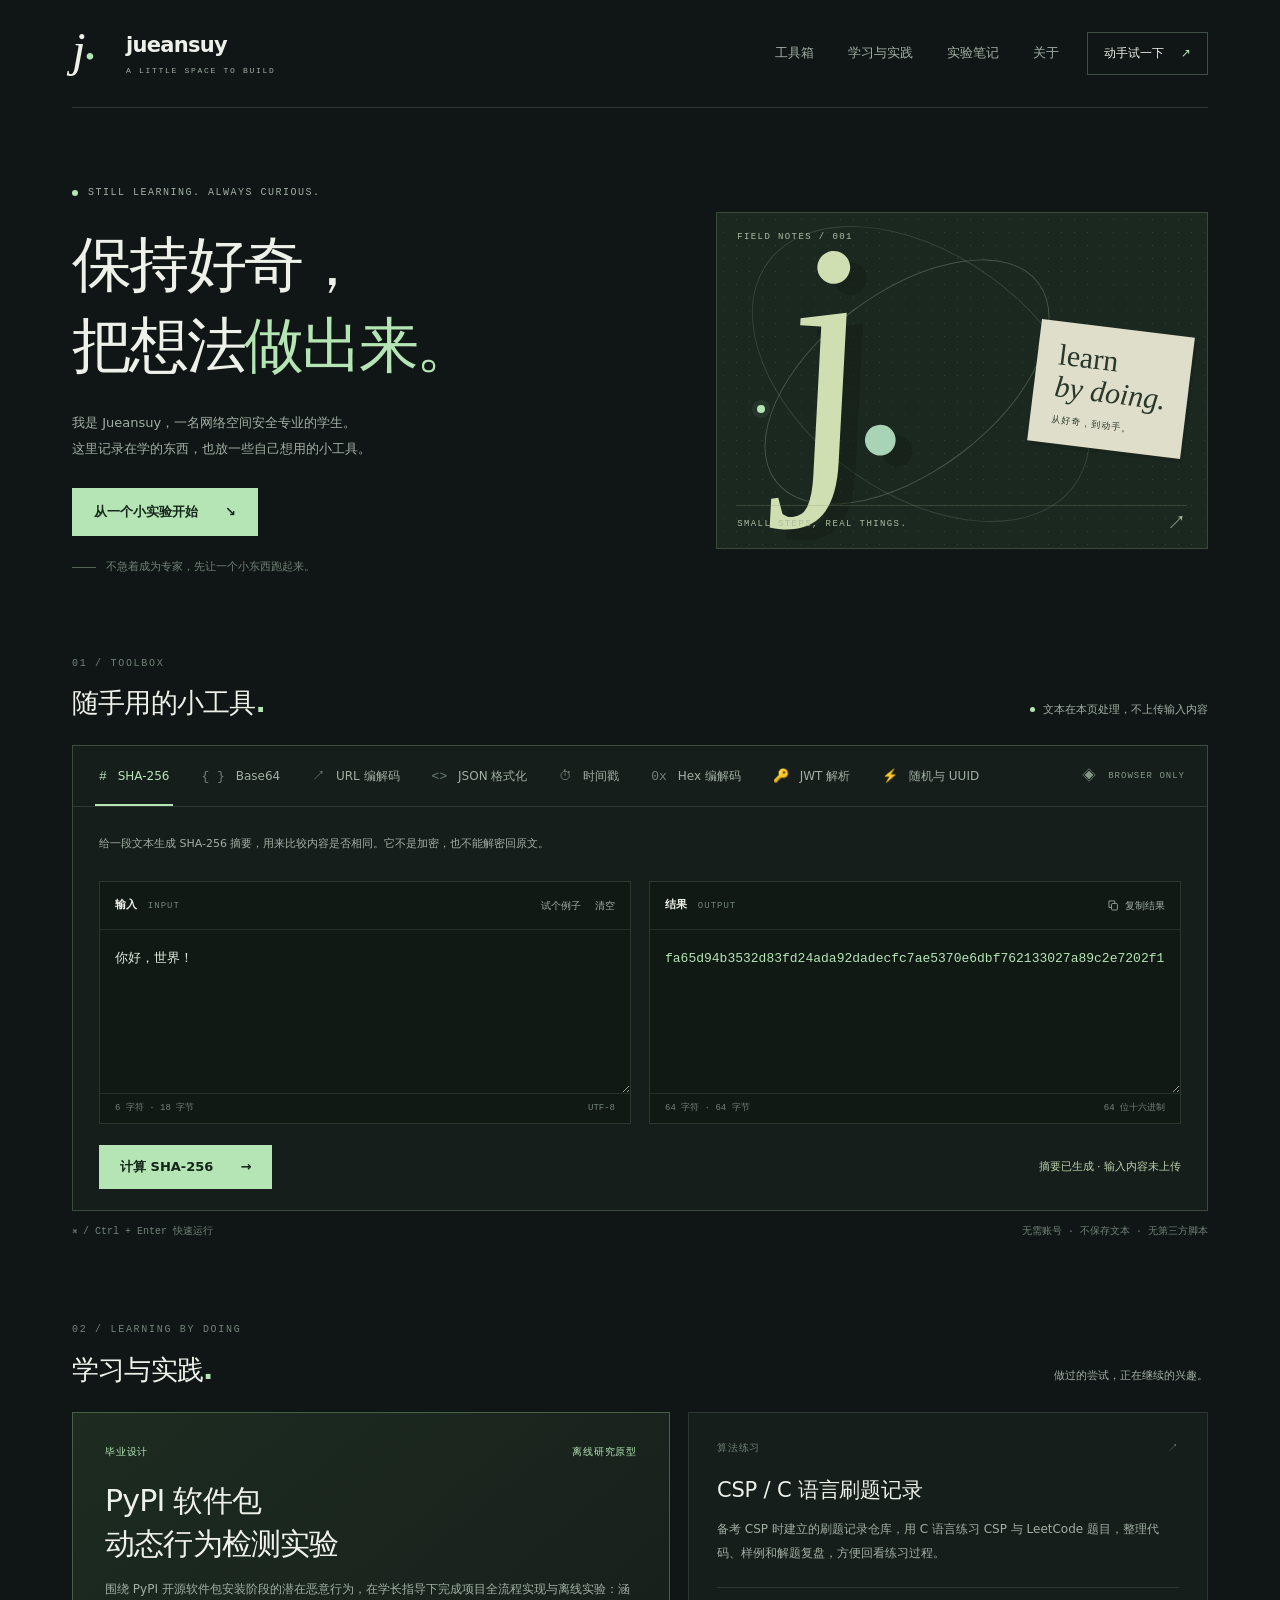
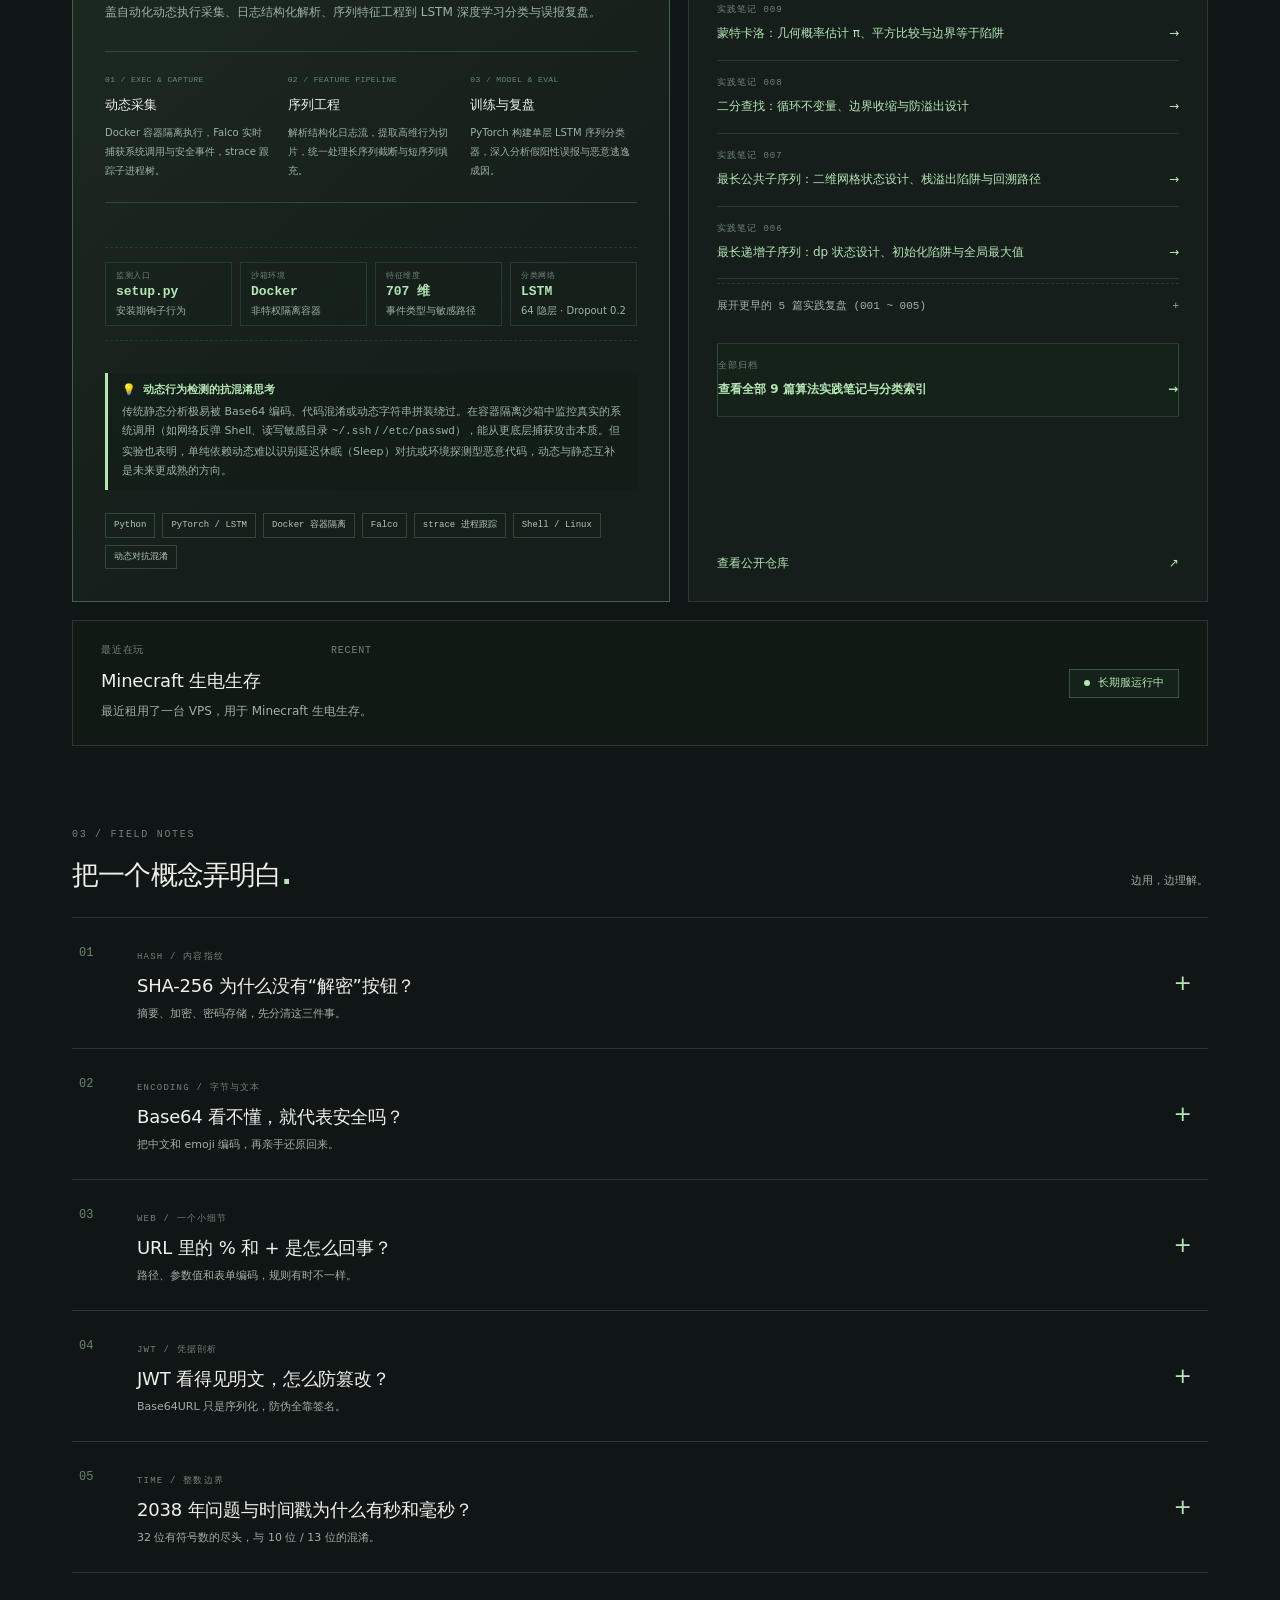
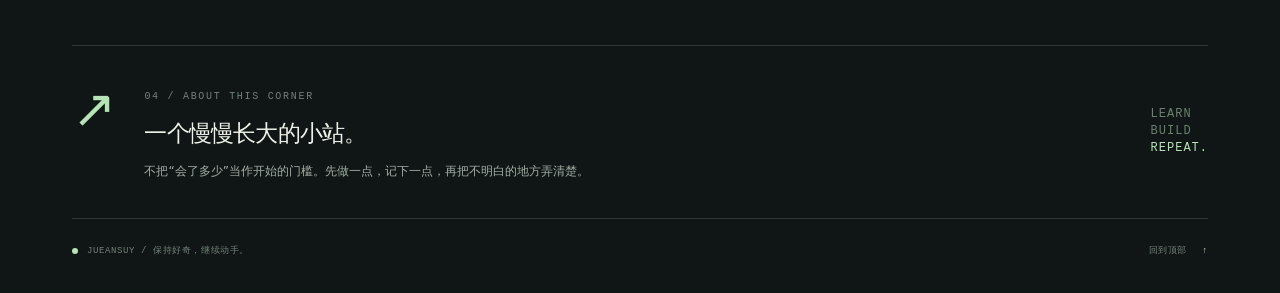
==== commit 8d58f901: "fix: enrich graduation project card content and balance layout to 1:1 parity" ====
--- a/index.html
+++ b/index.html
@@ -88,35 +88,78 @@
           <article class="project-card project-featured" aria-labelledby="graduation-title">
             <div class="project-kicker"><span>毕业设计</span><span>离线研究原型</span></div>
             <h3 id="graduation-title">PyPI 软件包<br class="project-title-break">动态行为检测实验</h3>
-            <p class="project-description">围绕 PyPI 软件包安装阶段的动态行为，在学长指导下完成项目实现与实验：从行为采集、日志解析和序列特征处理，到 LSTM 分类与实验分析。</p>
+            <p class="project-description">围绕 PyPI 开源软件包安装阶段的潜在恶意行为，在学长指导下完成项目全流程实现与离线实验：涵盖自动化动态执行采集、日志结构化解析、序列特征工程到 LSTM 深度学习分类与误报复盘。</p>
             <ol class="project-flow" aria-label="项目技术流程">
-              <li><span>01 / COLLECT</span><strong>采集行为</strong><p>Docker 组织执行，Falco 采集事件，strace 辅助排查。</p></li>
-              <li><span>02 / PREPARE</span><strong>整理序列</strong><p>解析日志，整理软件包级行为序列与特征。</p></li>
-              <li><span>03 / EXPERIMENT</span><strong>训练与分析</strong><p>使用 PyTorch 构建 LSTM，分析分类结果与误报。</p></li>
+              <li><span>01 / EXEC & CAPTURE</span><strong>动态采集</strong><p>Docker 容器隔离执行，Falco 实时捕获系统调用与安全事件，strace 跟踪子进程树。</p></li>
+              <li><span>02 / FEATURE PIPELINE</span><strong>序列工程</strong><p>解析结构化日志流，提取高维行为切片，统一处理长序列截断与短序列填充。</p></li>
+              <li><span>03 / MODEL & EVAL</span><strong>训练与复盘</strong><p>PyTorch 构建单层 LSTM 序列分类器，深入分析假阳性误报与恶意逃逸成因。</p></li>
             </ol>
-            <details class="project-details"><summary>过程与局限 <span aria-hidden="true">+</span></summary><div><p>实验中记录了空序列、长序列、样本筛选和执行超时等问题，并比较不同事件数量设置对结果的影响。项目用于离线分析与实验验证，仍受行为触发范围、样本规模和长序列建模能力限制。</p></div></details>
-            <ul class="project-tags" aria-label="毕业设计技术"><li>Python</li><li>Shell</li><li>Docker</li><li>Falco / strace</li><li>PyTorch / LSTM</li></ul>
+            <div class="project-stats-grid" aria-label="实验环境与特征配置">
+              <div class="project-stat-box">
+                <span class="project-stat-key">监测入口</span>
+                <strong class="project-stat-num">setup.py</strong>
+                <span class="project-stat-desc">安装期钩子行为</span>
+              </div>
+              <div class="project-stat-box">
+                <span class="project-stat-key">沙箱环境</span>
+                <strong class="project-stat-num">Docker</strong>
+                <span class="project-stat-desc">非特权隔离容器</span>
+              </div>
+              <div class="project-stat-box">
+                <span class="project-stat-key">特征维度</span>
+                <strong class="project-stat-num">707 维</strong>
+                <span class="project-stat-desc">事件类型与敏感路径</span>
+              </div>
+              <div class="project-stat-box">
+                <span class="project-stat-key">分类网络</span>
+                <strong class="project-stat-num">LSTM</strong>
+                <span class="project-stat-desc">64 隐层 · Dropout 0.2</span>
+              </div>
+            </div>
+            <div class="project-takeaway">
+              <span class="project-takeaway-label">💡 动态行为检测的抗混淆思考</span>
+              <p>传统静态分析极易被 Base64 编码、代码混淆或动态字符串拼装绕过。在容器隔离沙箱中监控真实的系统调用（如网络反弹 Shell、读写敏感目录 <code>~/.ssh</code> / <code>/etc/passwd</code>），能从更底层捕获攻击本质。但实验也表明，单纯依赖动态难以识别延迟休眠（Sleep）对抗或环境探测型恶意代码，动态与静态互补是未来更成熟的方向。</p>
+            </div>
+            <ul class="project-tags" aria-label="毕业设计技术">
+              <li>Python</li>
+              <li>PyTorch / LSTM</li>
+              <li>Docker 容器隔离</li>
+              <li>Falco</li>
+              <li>strace 进程跟踪</li>
+              <li>Shell / Linux</li>
+              <li>动态对抗混淆</li>
+            </ul>
           </article>
           <article class="project-card" aria-labelledby="csp-title">
             <div class="project-kicker"><span>算法练习</span><span aria-hidden="true">↗</span></div>
             <h3 id="csp-title">CSP / C 语言刷题记录</h3>
             <p class="project-description">备考 CSP 时建立的刷题记录仓库，用 C 语言练习 CSP 与 LeetCode 题目，整理代码、样例和解题复盘，方便回看练习过程。</p>
-            <a class="project-note-link" href="./notes/rotting-oranges.html"><span class="project-note-label">实践笔记 001</span><span>腐烂的橘子：一分钟，BFS 的一层 <span aria-hidden="true">→</span></span></a>
-            <a class="project-note-link" href="./notes/largest-rectangle.html"><span class="project-note-label">实践笔记 002</span><span>柱状图中最大的矩形：单调栈与边界跨度 <span aria-hidden="true">→</span></span></a>
-            <a class="project-note-link" href="./notes/range-sum-mutable.html"><span class="project-note-label">实践笔记 003</span><span>树状数组：lowbit 的向前求和与向后更新 <span aria-hidden="true">→</span></span></a>
-            <a class="project-note-link" href="./notes/course-schedule.html"><span class="project-note-label">实践笔记 004</span><span>课程表：为什么入度为 0 才是 BFS 拓扑排序的钥匙 <span aria-hidden="true">→</span></span></a>
-            <a class="project-note-link" href="./notes/coin-change.html"><span class="project-note-label">实践笔记 005</span><span>零钱兑换：为什么完全背包要正序遍历，dp 代表什么 <span aria-hidden="true">→</span></span></a>
+            <a class="project-note-link" href="./notes/monte-carlo.html"><span class="project-note-label">实践笔记 009</span><span>蒙特卡洛：几何概率估计 π、平方比较与边界等于陷阱 <span aria-hidden="true">→</span></span></a>
+            <a class="project-note-link" href="./notes/binary-search.html"><span class="project-note-label">实践笔记 008</span><span>二分查找：循环不变量、边界收缩与防溢出设计 <span aria-hidden="true">→</span></span></a>
+            <a class="project-note-link" href="./notes/longest-common-subsequence.html"><span class="project-note-label">实践笔记 007</span><span>最长公共子序列：二维网格状态设计、栈溢出陷阱与回溯路径 <span aria-hidden="true">→</span></span></a>
             <a class="project-note-link" href="./notes/longest-increasing-subsequence.html"><span class="project-note-label">实践笔记 006</span><span>最长递增子序列：dp 状态设计、初始化陷阱与全局最大值 <span aria-hidden="true">→</span></span></a>
-            <a class="project-note-link" href="./notes/longest-common-subsequence.html"><span class="project-note-label">实践笔记 007</span><span>最长公共子序列：二维网格状态设计、栈溢出陷阱与回溯路径 <span aria-hidden="true">→</span></span></a>
-            <a class="project-note-link" href="./notes/binary-search.html"><span class="project-note-label">实践笔记 008</span><span>二分查找：循环不变量、边界收缩与防溢出设计 <span aria-hidden="true">→</span></span></a>
-            <a class="project-note-link" href="./notes/monte-carlo.html"><span class="project-note-label">实践笔记 009</span><span>蒙特卡洛：几何概率估计 π、平方比较与边界等于陷阱 <span aria-hidden="true">→</span></span></a>
-            <a class="project-note-link" href="./notes/index.html"><span class="project-note-label">全部归档</span><span>查看全部 9 篇算法实践笔记与分类索引 <span aria-hidden="true">→</span></span></a>
+            <details class="project-notes-more">
+              <summary>展开更早的 5 篇实践复盘 (001 ~ 005) <span aria-hidden="true">+</span></summary>
+              <div>
+                <a class="project-note-link" href="./notes/coin-change.html"><span class="project-note-label">实践笔记 005</span><span>零钱兑换：为什么完全背包要正序遍历，dp 代表什么 <span aria-hidden="true">→</span></span></a>
+                <a class="project-note-link" href="./notes/course-schedule.html"><span class="project-note-label">实践笔记 004</span><span>课程表：为什么入度为 0 才是 BFS 拓扑排序的钥匙 <span aria-hidden="true">→</span></span></a>
+                <a class="project-note-link" href="./notes/range-sum-mutable.html"><span class="project-note-label">实践笔记 003</span><span>树状数组：lowbit 的向前求和与向后更新 <span aria-hidden="true">→</span></span></a>
+                <a class="project-note-link" href="./notes/largest-rectangle.html"><span class="project-note-label">实践笔记 002</span><span>柱状图中最大的矩形：单调栈与边界跨度 <span aria-hidden="true">→</span></span></a>
+                <a class="project-note-link" href="./notes/rotting-oranges.html"><span class="project-note-label">实践笔记 001</span><span>腐烂的橘子：一分钟，BFS 的一层 <span aria-hidden="true">→</span></span></a>
+              </div>
+            </details>
+            <a class="project-note-link project-note-all" href="./notes/index.html"><span class="project-note-label">全部归档</span><span>查看全部 9 篇算法实践笔记与分类索引 <span aria-hidden="true">→</span></span></a>
             <a class="project-link" href="https://github.com/JUEANSUY/csp" target="_blank" rel="noopener noreferrer">查看公开仓库 <span aria-hidden="true">↗</span></a>
           </article>
           <article class="project-card project-recent" aria-labelledby="minecraft-title">
-            <div class="project-kicker"><span>最近在玩</span><span>RECENT</span></div>
-            <h3 id="minecraft-title">Minecraft 生电生存</h3>
-            <p class="project-description">最近租用了一台 VPS，用于 Minecraft 生电生存。</p>
+            <div class="project-recent-info">
+              <div class="project-kicker"><span>最近在玩</span><span>RECENT</span></div>
+              <h3 id="minecraft-title">Minecraft 生电生存</h3>
+              <p class="project-description">最近租用了一台 VPS，用于 Minecraft 生电生存。</p>
+            </div>
+            <div class="project-recent-badge">
+              <span class="status-dot"></span> 长期服运行中
+            </div>
           </article>
         </div>
       </section>
--- a/style.css
+++ b/style.css
@@ -3,8 +3,8 @@
 @media(max-width:900px){.site-shell{padding:0 28px}.site-header{height:92px;gap:16px}.site-header nav{gap:22px}.header-link{display:none}.hero{gap:28px;padding:56px 0 58px;grid-template-columns:1.15fr 1fr}h1{font-size:45px;letter-spacing:-2px}.hero-art{height:310px}.art-letter{left:25px;top:0;font-size:275px}.art-letter span{font-size:220px}.art-sticker{right:12px;top:132px;font-size:23px;padding:14px}.orbit{left:-25px}.orbit-two{left:-40px}.art-corner{font-size:8px}.tool-tabs{gap:20px}.local-badge{display:none}.section-heading>p{max-width:210px}.editors{padding:0 20px;gap:12px}.tool-description-row{padding:14px 20px}.workbench-footer{padding:19px 20px;flex-wrap:wrap}#tool-status{max-width:100%;text-align:left}.hero-description{font-size:12px}.desktop-break{display:none}.run-actions{flex-wrap:wrap}}
 @media(max-width:640px){.site-shell{padding:0 20px}.site-header{height:83px;gap:12px}.brand{font-size:19px;gap:9px}.brand-caption{font-size:7px;letter-spacing:1px}.brand-symbol{width:31px}.site-header nav{gap:15px}.site-header nav a{font-size:11px}.hero{grid-template-columns:1fr;padding:40px 0 43px;gap:32px}.eyebrow{font-size:8px;letter-spacing:1.2px}h1{font-size:48px;line-height:1.3;letter-spacing:-2.2px;margin:20px 0}.hero-description{font-size:12px}.hero-art{height:224px}.art-letter{font-size:225px;top:-32px;left:60px;letter-spacing:-20px}.art-letter span{font-size:190px}.art-sticker{right:30px;top:60px;font-size:26px;padding:15px 20px}.art-corner-top{top:13px}.art-corner-bottom{bottom:13px;padding-top:8px}.orbit{left:40px;top:30px;width:260px;height:140px}.orbit-two{left:10px;top:-12px;width:310px;height:210px}.orbit-dot{left:39px;top:129px}.hero-footnote{margin-top:17px;font-size:10px}.section-heading{align-items:start;flex-direction:column;gap:10px;margin-bottom:19px}.section-heading>p{max-width:none;margin:0;font-size:10px}.section-index{font-size:9px}h2{font-size:25px;margin-top:8px}.workbench-top{padding:0 13px;overflow-x:auto;-webkit-overflow-scrolling:touch;scrollbar-width:none}.workbench-top::-webkit-scrollbar{display:none}.tool-tabs{width:max-content;min-width:100%;gap:14px;justify-content:flex-start}.tool-tab{padding:17px 3px 14px;font-size:11px}.tool-tab>span{margin-right:4px;font-size:11px}.tool-description-row{padding:16px;gap:12px;align-items:flex-start;flex-direction:column;min-height:0}.tool-description-row>p{font-size:11px}.editors{grid-template-columns:1fr;padding:0 15px;gap:12px}.editor textarea{min-height:145px;padding:13px;font-size:12px}.editor-heading{padding:11px 13px}.editor-meta{padding:8px 13px}.output-editor textarea{min-height:130px}.workbench-footer{padding:18px 15px;gap:12px;align-items:flex-start;flex-direction:column}.run-actions{gap:13px;width:100%}.run-actions>.button{flex:1;padding:13px 12px;font-size:12px;gap:12px}.swap-button{font-size:10px}#tool-status{font-size:10px}.toolbox-caption{font-size:9px;flex-direction:column;gap:2px}.notes-section{margin-top:49px}.note summary{gap:13px;padding:20px 0}.note-number{font-size:10px;min-width:20px}.note-category{font-size:8px;letter-spacing:.7px}h3{font-size:15px;line-height:1.55}.note summary p{font-size:10px}.note-open{font-size:20px;padding:0 3px}.note-body{padding:0 15px 22px 33px;font-size:12px}.about-section{margin-top:46px;padding:28px 0;gap:15px;align-items:flex-start}.about-mark{font-size:34px}.about-section h2{font-size:21px}.about-section p{font-size:11px}.about-tag{display:none}.site-footer{font-size:8px;letter-spacing:0;padding:20px 0 26px;align-items:flex-start}.site-footer>span{max-width:220px}.site-footer .status-dot{width:4px;height:4px;margin-top:4px}}
 @media(max-width:360px){.site-shell{padding:0 15px}.site-header nav{gap:11px}.brand-caption{display:none}.brand{font-size:18px}.site-header{height:73px}h1{font-size:41px}.hero-art{height:205px}.art-letter{left:35px;top:-40px}.art-sticker{right:15px;top:56px;font-size:24px}.tool-tab{font-size:10px}.tool-tab>span{font-size:10px;margin-right:3px}.editor-actions{gap:10px}.editor-heading label span{font-size:8px;margin-left:5px}.copy-button{font-size:9px}.run-actions{gap:8px}.swap-button{font-size:9px}.hero-footnote{font-size:9px}.section-heading h2{font-size:23px}.site-footer{gap:8px}}
-.practice-section{margin-top:74px}.practice-grid{display:grid;grid-template-columns:minmax(0,1.5fr) minmax(0,1fr);gap:18px}.project-card{min-width:0;display:flex;flex-direction:column;padding:28px;border:1px solid var(--line);background:var(--surface)}.project-featured{grid-row:span 2;background:linear-gradient(140deg,#1d2b20,var(--surface) 70%);border-color:#485f47;padding:32px}.project-kicker{display:flex;justify-content:space-between;align-items:center;flex-wrap:wrap;gap:8px;font:10px/1.6 var(--mono);letter-spacing:.8px;color:var(--subtle)}.project-featured .project-kicker{color:var(--mint)}.project-card h3{margin:18px 0 12px;font-size:21px;line-height:1.5;overflow-wrap:anywhere}.project-featured h3{font-size:30px;line-height:1.45;letter-spacing:-.8px}.project-description{margin:0;color:var(--muted);font-size:12px;line-height:1.95}.project-flow{display:grid;grid-template-columns:repeat(3,minmax(0,1fr));gap:16px;margin:27px 0 24px;padding:22px 0;border-top:1px solid #344735;border-bottom:1px solid #344735;list-style:none}.project-flow li{min-width:0}.project-flow li>span{display:block;color:var(--subtle);font:8px/1.6 var(--mono);letter-spacing:.4px;overflow-wrap:anywhere}.project-flow strong{display:block;font-size:13px;font-weight:500;margin-top:7px}.project-flow p{color:var(--muted);font-size:10px;line-height:1.9;margin:7px 0 0}.project-details{font-size:12px;color:var(--muted)}.project-details summary{list-style:none;cursor:pointer;display:flex;align-items:center;justify-content:space-between;color:var(--mint);padding:2px 0}.project-details summary::-webkit-details-marker{display:none}.project-details summary>span{font-size:18px;line-height:1}.project-details[open] summary>span{transform:rotate(45deg)}.project-details p{font-size:11px;line-height:1.95;margin:12px 0 0}.project-tags{display:flex;flex-wrap:wrap;gap:7px;padding:0;margin:23px 0 0;list-style:none}.project-tags li{font:9px/1.6 var(--mono);color:#b7c7b5;border:1px solid #344735;padding:4px 8px;overflow-wrap:anywhere}.project-link{display:flex;align-items:center;justify-content:space-between;gap:16px;font-size:12px;color:var(--mint);padding-top:20px;margin-top:auto}.project-link:hover{text-decoration:underline;text-underline-offset:4px}.project-recent{background:var(--surface-deep)}
-@media(max-width:900px){.practice-grid{grid-template-columns:minmax(0,1.25fr) minmax(0,1fr);gap:14px}.project-card{padding:23px}.project-featured{padding:25px}.project-featured h3{font-size:25px}.project-card:not(.project-featured) h3{font-size:19px}.project-flow{grid-template-columns:1fr;gap:15px;margin:22px 0}.project-flow li>span{display:inline-block;margin-right:12px}.project-flow strong{display:inline-block;margin-top:0}.project-flow p{margin-top:4px}}
+.practice-section{margin-top:74px}.practice-grid{display:grid;grid-template-columns:minmax(0,1.15fr) minmax(0,1fr);gap:18px}.project-card{min-width:0;display:flex;flex-direction:column;padding:28px;border:1px solid var(--line);background:var(--surface)}.project-featured{background:linear-gradient(140deg,#1d2b20,var(--surface) 70%);border-color:#485f47;padding:32px}.project-featured .project-details{margin-top:auto}.project-kicker{display:flex;justify-content:space-between;align-items:center;flex-wrap:wrap;gap:8px;font:10px/1.6 var(--mono);letter-spacing:.8px;color:var(--subtle)}.project-featured .project-kicker{color:var(--mint)}.project-card h3{margin:18px 0 12px;font-size:21px;line-height:1.5;overflow-wrap:anywhere}.project-featured h3{font-size:30px;line-height:1.45;letter-spacing:-.8px}.project-description{margin:0;color:var(--muted);font-size:12px;line-height:1.95}.project-flow{display:grid;grid-template-columns:repeat(3,minmax(0,1fr));gap:16px;margin:27px 0 24px;padding:22px 0;border-top:1px solid #344735;border-bottom:1px solid #344735;list-style:none}.project-flow li{min-width:0}.project-flow li>span{display:block;color:var(--subtle);font:8px/1.6 var(--mono);letter-spacing:.4px;overflow-wrap:anywhere}.project-flow strong{display:block;font-size:13px;font-weight:500;margin-top:7px}.project-flow p{color:var(--muted);font-size:10px;line-height:1.9;margin:7px 0 0}.project-details{font-size:12px;color:var(--muted)}.project-details summary{list-style:none;cursor:pointer;display:flex;align-items:center;justify-content:space-between;color:var(--mint);padding:2px 0}.project-details summary::-webkit-details-marker{display:none}.project-details summary>span{font-size:18px;line-height:1}.project-details[open] summary>span{transform:rotate(45deg)}.project-details p{font-size:11px;line-height:1.95;margin:12px 0 0}.project-tags{display:flex;flex-wrap:wrap;gap:7px;padding:0;margin:23px 0 0;list-style:none}.project-tags li{font:9px/1.6 var(--mono);color:#b7c7b5;border:1px solid #344735;padding:4px 8px;overflow-wrap:anywhere}.project-stats-grid{display:grid;grid-template-columns:repeat(4,minmax(0,1fr));gap:8px;margin:20px 0 16px;padding:14px 0;border-top:1px dashed var(--line);border-bottom:1px dashed var(--line)}.project-stat-box{display:flex;flex-direction:column;gap:3px;background:rgba(21,34,25,0.4);border:1px solid #283a2e;padding:8px 10px}.project-stat-key{font:8px/1.2 var(--mono);color:var(--subtle);letter-spacing:.5px;text-transform:uppercase}.project-stat-num{font:13px/1.3 var(--mono);color:var(--mint);font-weight:600}.project-stat-desc{font:10px/1.3 var(--sans);color:var(--muted)}.project-takeaway{background:rgba(18,29,22,0.6);border-left:3px solid var(--mint);padding:10px 14px;margin:16px 0 0}.project-takeaway-label{display:block;font:11px/1.4 var(--mono);color:var(--mint);font-weight:600;margin-bottom:4px}.project-takeaway p{font-size:11px;color:var(--muted);line-height:1.75;margin:0}.project-link{display:flex;align-items:center;justify-content:space-between;gap:16px;font-size:12px;color:var(--mint);padding-top:20px;margin-top:auto}.project-link:hover{text-decoration:underline;text-underline-offset:4px}.project-notes-more{margin:4px 0 0;border-top:1px dashed var(--line);padding-top:8px}.project-notes-more summary{font:11px/1.5 var(--mono);color:var(--muted);cursor:pointer;list-style:none;display:flex;align-items:center;justify-content:space-between;padding:6px 0}.project-notes-more summary:hover{color:var(--mint)}.project-notes-more[open] summary{margin-bottom:8px;color:var(--mint)}.project-notes-more[open] summary span{transform:rotate(45deg)}.project-notes-more>div{display:flex;flex-direction:column;gap:0}.project-note-all{margin-top:10px;background:#15221a;border-color:#334d3c;padding:10px 12px;border:1px solid #334d3c;font-weight:600}.project-note-all:hover{background:#1b2f23;border-color:var(--mint)}.project-recent{grid-column:1/-1;background:var(--surface-deep);display:flex;flex-direction:row;justify-content:space-between;align-items:center;gap:20px;padding:22px 28px}.project-recent-info{display:flex;flex-direction:column;gap:4px}.project-recent-info .project-kicker{margin-bottom:0}.project-recent-info h3{margin:4px 0 2px;font-size:18px}.project-recent-info .project-description{margin:0;font-size:12px}.project-recent-badge{display:inline-flex;align-items:center;gap:8px;font:11px/1 var(--mono);color:var(--mint);padding:8px 14px;border:1px solid #3c5443;background:#152219;white-space:nowrap}
+@media(max-width:900px){.practice-grid{grid-template-columns:minmax(0,1fr);gap:14px}.project-recent{flex-direction:column;align-items:flex-start}.project-stats-grid{grid-template-columns:repeat(2,minmax(0,1fr))}.project-card{padding:23px}.project-featured{padding:25px}.project-featured h3{font-size:25px}.project-card:not(.project-featured) h3{font-size:19px}.project-flow{grid-template-columns:1fr;gap:15px;margin:22px 0}.project-flow li>span{display:inline-block;margin-right:12px}.project-flow strong{display:inline-block;margin-top:0}.project-flow p{margin-top:4px}}
 @media(max-width:640px){.site-header{height:auto;min-height:105px;flex-wrap:wrap;gap:14px;padding:17px 0}.site-header nav{flex-basis:100%;margin-left:0;flex-wrap:wrap;gap:8px 23px}.site-header nav a{white-space:nowrap}.practice-section{margin-top:49px}.practice-grid{grid-template-columns:minmax(0,1fr);gap:14px}.project-featured{grid-row:auto}.project-card,.project-featured{padding:23px}.project-featured h3{font-size:27px;margin-top:17px}.project-flow{gap:17px}.project-kicker{font-size:9px}.project-title-break{display:none}.project-card:not(.project-featured) h3{font-size:20px}.project-link{padding-top:18px}.project-tags{margin-top:19px}}
 @media(max-width:360px){.site-header nav{gap:8px 19px}.project-card,.project-featured{padding:20px}.project-featured h3{font-size:25px}.project-kicker{letter-spacing:.2px}.project-flow li>span{margin-right:8px}}
 .project-note-link{display:block;margin-top:22px;padding:15px 0;border-top:1px solid var(--line);border-bottom:1px solid var(--line);color:var(--mint);font-size:12px;line-height:1.8;overflow-wrap:anywhere}.project-note-label{display:block;font:9px/1.7 var(--mono);letter-spacing:1px;color:var(--subtle);margin-bottom:5px}.project-note-link>span:last-child{display:flex;align-items:center;justify-content:space-between;gap:12px}.project-note-link:hover>span:last-child{text-decoration:underline;text-underline-offset:4px}.project-note-link+.project-note-link{margin-top:-1px}
